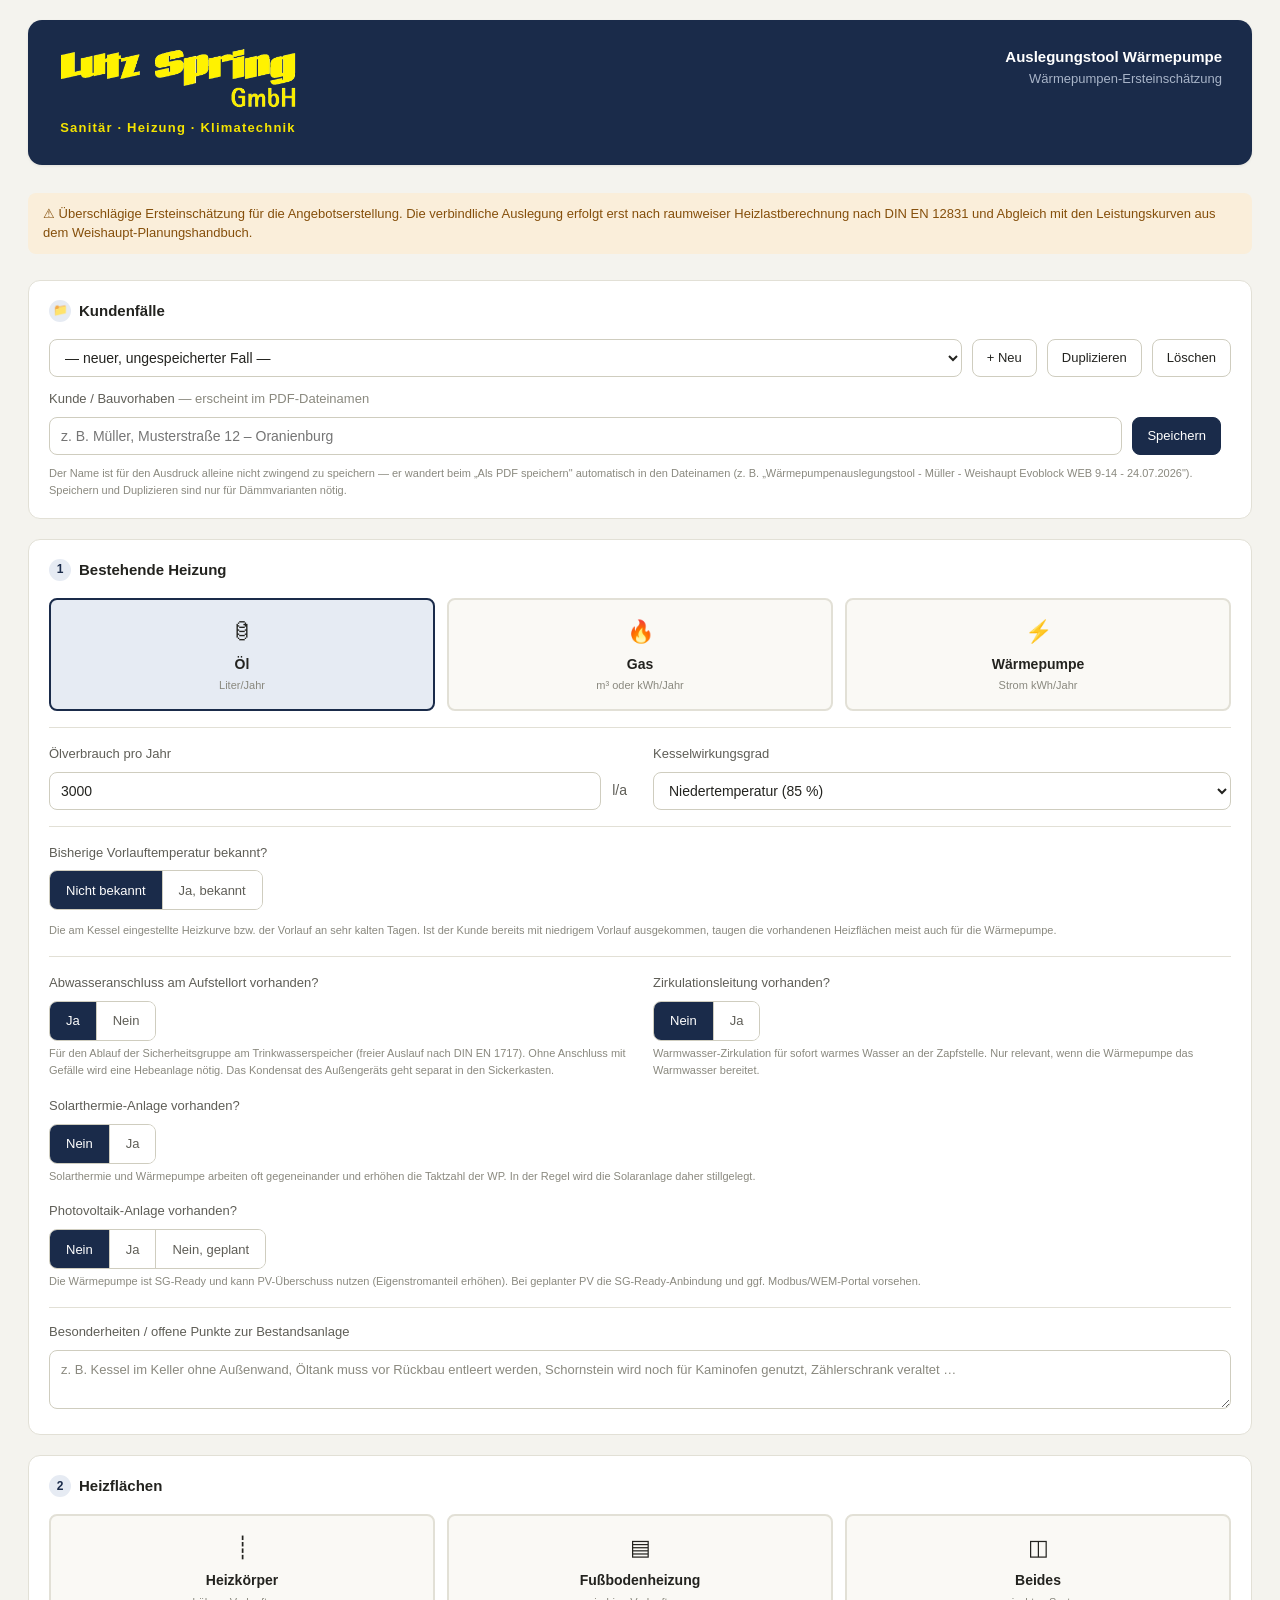
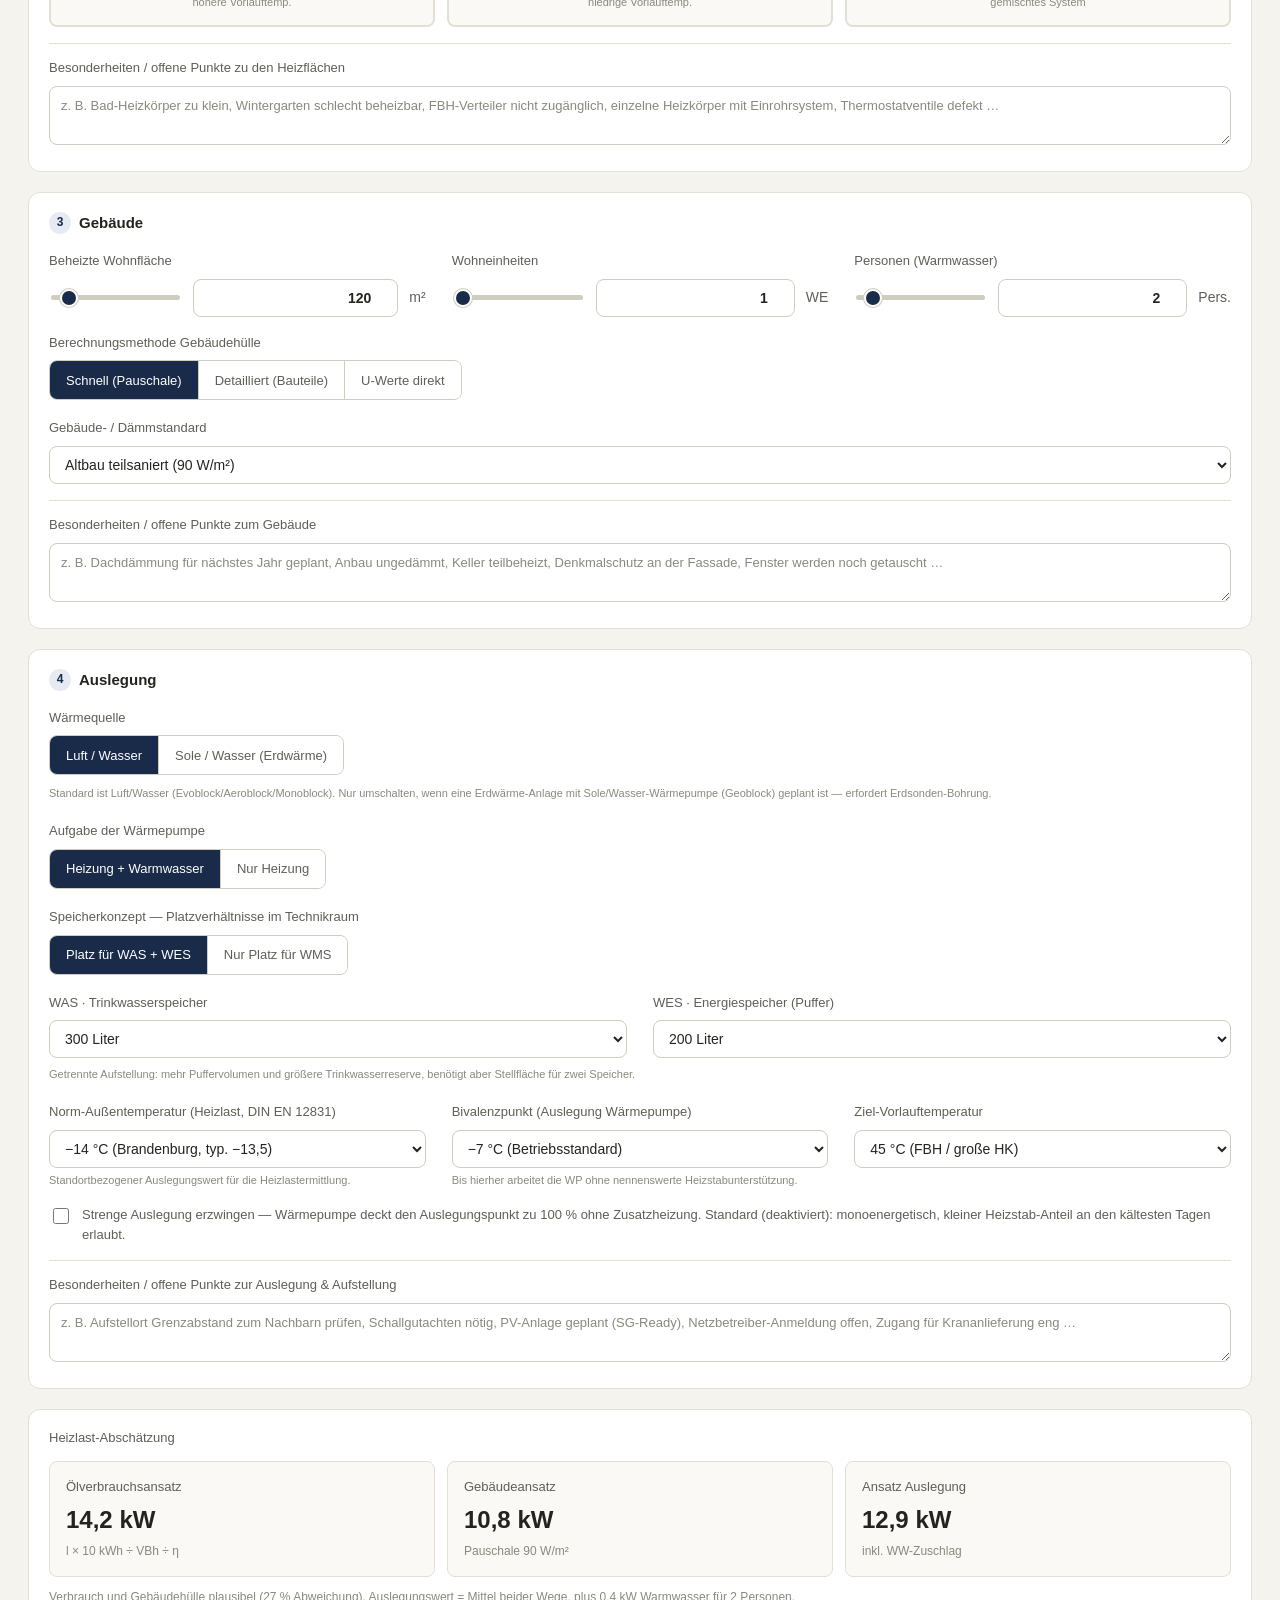
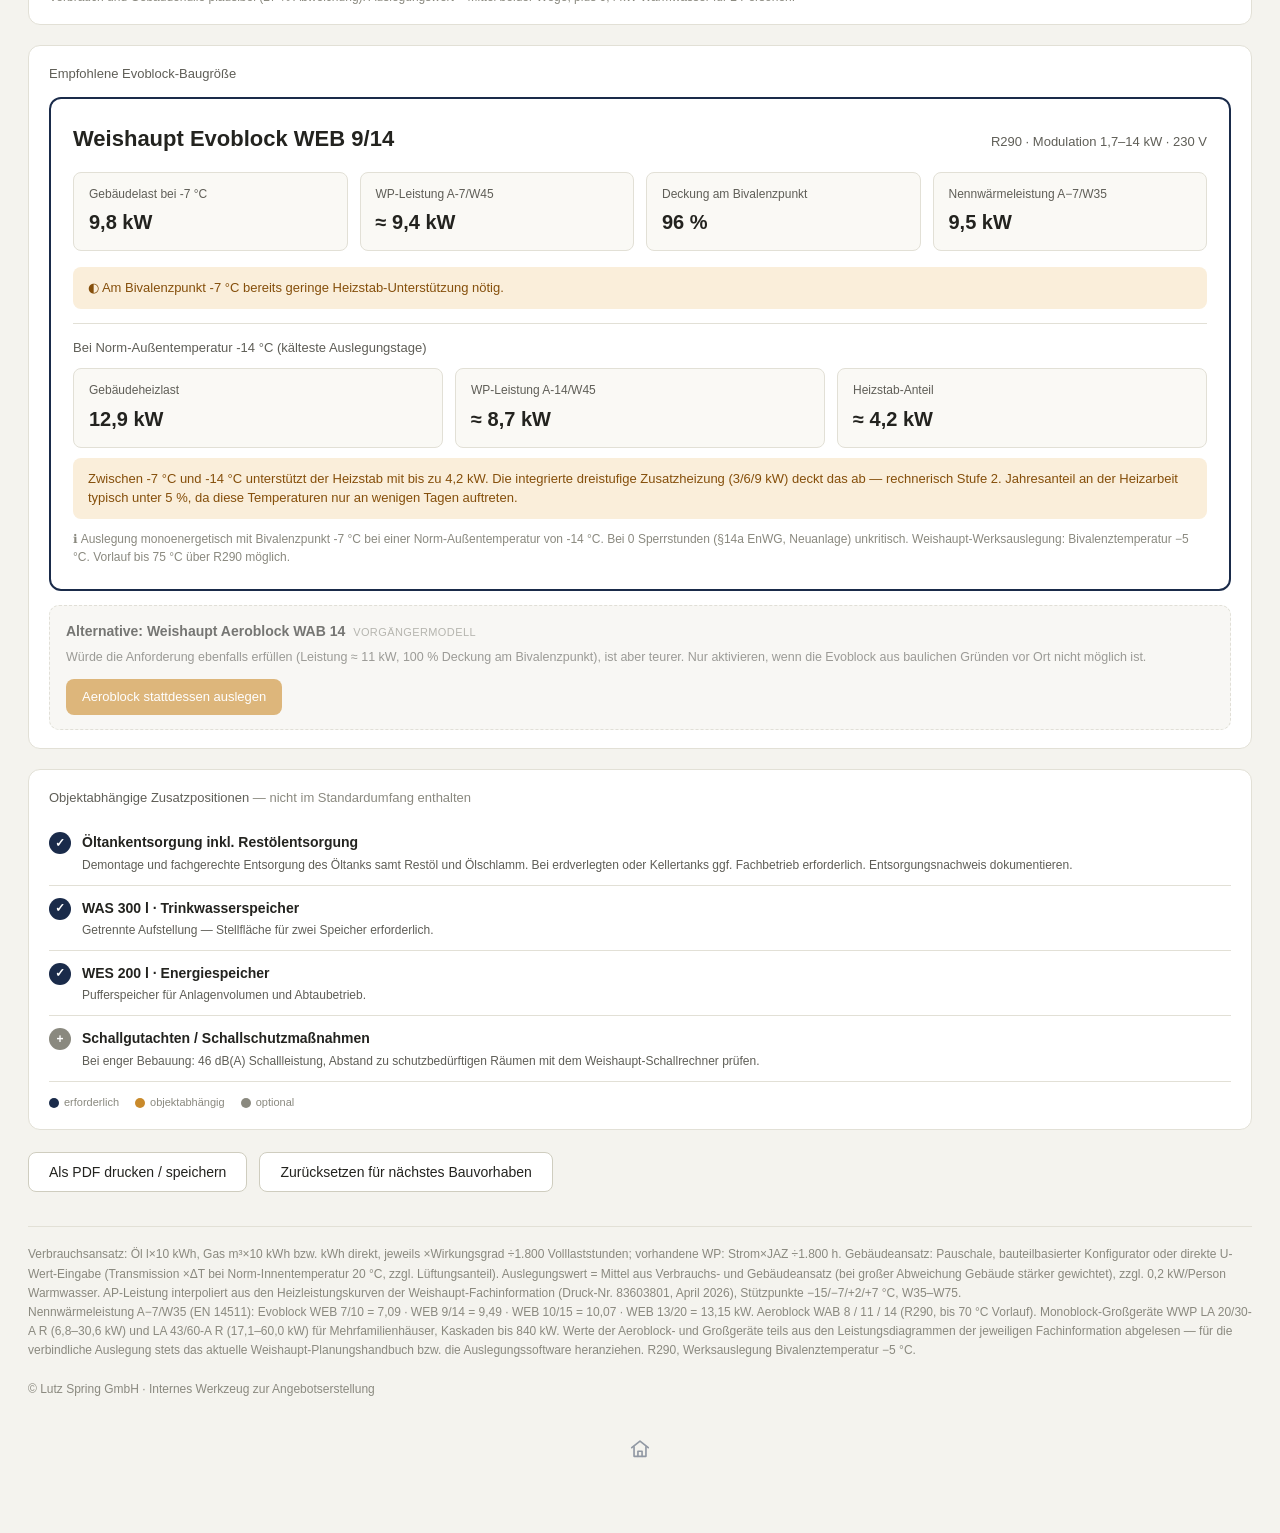
==== auslegung.html @ f7540739 "Tools übernommen, Designsystem 2.1" ====
<!DOCTYPE html>
<html lang="de">
<head>
<meta charset="UTF-8">
<meta name="viewport" content="width=device-width, initial-scale=1.0">
<title>Auslegungstool Wärmepumpe · Lutz Spring GmbH</title>
<link rel="stylesheet" href="theme.css">
<style>
  /* Datei-eigene Namen -> zentrale Tokens aus theme.css.
     Farbwerte stehen ausschliesslich in theme.css. */
  :root{
    --accent:      var(--brand-navy);
    --accent-text: var(--brand-navy);
  }
  *{box-sizing:border-box;}
  body{
    margin:0; background:var(--bg); color:var(--text);
    font-family:var(--font); font-size:16px; line-height:1.6;
    -webkit-font-smoothing:antialiased;
  }
  .wrap{width:100%; max-width:1400px; margin:0 auto; padding:0 28px 60px;}
  @media (max-width:700px){ .wrap{padding:0 14px 50px;} }
  header{
    display:flex; align-items:flex-start; justify-content:space-between;
    padding:26px 30px; margin:20px 0 28px;
    background:var(--brand-navy); border-radius:14px; flex-wrap:wrap; gap:16px;
    box-shadow:0 1px 3px var(--shadow-soft);
  }
  .brand{display:inline-flex; flex-direction:column; align-items:center; gap:8px;}
  .zurueck{
    display:inline-flex; align-items:center; justify-content:center;
    width:48px; height:48px; flex-shrink:0;
    color:var(--accent); text-decoration:none; line-height:1;
    opacity:.45; transition:opacity .12s;
  }
  .zurueck:hover{opacity:1;}
  .zurueck:active{opacity:.3;}
  .brand img.logo-img{width:240px; height:auto; display:block;}
  .brand-sub{color:var(--brand-yellow); font-size:13px; font-weight:600; letter-spacing:1.2px; text-align:center; white-space:nowrap;}
  .tool-title{font-size:13px; color:var(--text-on-dark-2); text-align:right; line-height:1.5;}
  .tool-title strong{display:block; color:var(--text-on-dark); font-size:15px; font-weight:600;}
  .hinweis{
    background:var(--warn-bg); border-radius:var(--radius);
    padding:11px 15px; margin-bottom:26px; font-size:13px;
    color:var(--warn); line-height:1.5;
  }
  .block{border:1px solid var(--border); border-radius:12px; padding:18px 20px; margin-bottom:20px; background:var(--card);}
  .block-title{font-size:15px; font-weight:600; margin-bottom:16px; display:flex; align-items:center; gap:8px;}
  .block-title .num{
    width:22px; height:22px; border-radius:50%; background:var(--accent-bg); color:var(--accent);
    display:inline-flex; align-items:center; justify-content:center; font-size:12px; font-weight:700; flex-shrink:0;
  }
  .grid-in{display:grid; grid-template-columns:repeat(auto-fit,minmax(250px,1fr)); gap:18px 26px;}
  label.fld{display:block; font-size:13px; color:var(--text-2); margin-bottom:7px;}
  .row{display:flex; align-items:center; gap:11px;}
  .val{font-size:14px; font-weight:600; min-width:66px; text-align:right;}
  .val-input{
    width:72px; height:34px; padding:0 8px; font-size:14px; font-weight:600;
    font-family:var(--font); color:var(--text); text-align:right;
    background:var(--card); border:1px solid var(--border-strong); border-radius:var(--radius); outline:none;
  }
  .val-input:focus{border-color:var(--accent); box-shadow:0 0 0 3px var(--accent-bg);}
  select, input[type=number]{
    width:100%; height:38px; padding:0 11px; font-size:14px;
    font-family:var(--font); color:var(--text);
    background:var(--card); border:1px solid var(--border-strong);
    border-radius:var(--radius); outline:none;
  }
  select:focus, input[type=number]:focus{border-color:var(--accent); box-shadow:0 0 0 3px var(--accent-bg);}
  input[type=range]{-webkit-appearance:none; appearance:none; height:5px; border-radius:3px; background:var(--border-strong); outline:none;}
  input[type=range]::-webkit-slider-thumb{-webkit-appearance:none; appearance:none; width:18px; height:18px; border-radius:50%; background:var(--accent); cursor:pointer; border:2px solid var(--card); box-shadow:0 0 0 1px var(--border-strong);}
  input[type=range]::-moz-range-thumb{width:18px; height:18px; border-radius:50%; background:var(--accent); cursor:pointer; border:2px solid var(--card);}
  .unit{font-size:14px; color:var(--text-2); white-space:nowrap;}
  .segment{display:inline-flex; border:1px solid var(--border-strong); border-radius:var(--radius); overflow:hidden;}
  .segment button{
    height:38px; padding:0 16px; font-size:13px; font-family:var(--font);
    background:var(--card); color:var(--text-2); border:none; cursor:pointer; border-right:1px solid var(--border-strong);
  }
  .segment button:last-child{border-right:none;}
  .segment button.active{background:var(--accent); color:var(--text-on-dark); font-weight:500;}
  .heizart-grid{display:grid; grid-template-columns:repeat(3,1fr); gap:12px;}
  .heizart-card, .heizflaeche-card{
    border:2px solid var(--border); border-radius:var(--radius); padding:14px 12px; text-align:center; cursor:pointer;
    background:var(--surface); transition:border-color .1s;
  }
  .heizart-card:hover, .heizflaeche-card:hover{border-color:var(--border-strong);}
  .heizart-card.active, .heizflaeche-card.active{border-color:var(--accent); background:var(--accent-bg);}
  .heizart-icon{font-size:22px; margin-bottom:4px;}
  .heizart-lbl{font-size:14px; font-weight:600;}
  .heizart-sub{font-size:11px; color:var(--text-3); margin-top:2px;}
  .subpanel{margin-top:16px; padding-top:16px; border-top:1px solid var(--border); display:none;}
  .subpanel.show{display:block;}
  .mode-panel{display:none; margin-top:14px;}
  .mode-panel.show{display:block;}
  .section-label{font-size:13px; color:var(--text-2); margin-bottom:12px;}
  .stat-grid{display:grid; grid-template-columns:repeat(auto-fit,minmax(150px,1fr)); gap:12px;}
  .stat{background:var(--surface); border-radius:var(--radius); padding:15px 16px; border:1px solid var(--border);}
  .stat-lbl{font-size:13px; color:var(--text-2); margin-bottom:4px;}
  .stat-val{font-size:24px; font-weight:600;}
  .stat-sub{font-size:12px; color:var(--text-3); margin-top:2px;}
  .plausi{font-size:12px; color:var(--text-3); margin-top:11px; line-height:1.5;}
  .rec-card{border:2px solid var(--accent); border-radius:12px; padding:22px; background:var(--card);}
  .rec-head{display:flex; align-items:baseline; justify-content:space-between; margin-bottom:16px; flex-wrap:wrap; gap:6px;}
  .rec-name{font-size:22px; font-weight:600;}
  .rec-meta{font-size:13px; color:var(--text-2);}
  .rec-stats{display:grid; grid-template-columns:repeat(auto-fit,minmax(130px,1fr)); gap:12px; margin-bottom:16px;}
  .rec-stat{background:var(--surface); border-radius:var(--radius); padding:12px 15px; border:1px solid var(--border);}
  .rec-stat-lbl{font-size:12px; color:var(--text-2);}
  .rec-stat-val{font-size:20px; font-weight:600; margin-top:2px;}
  .badge{border-radius:var(--radius); padding:11px 15px; font-size:13px; line-height:1.5; margin-bottom:11px;}
  .b-success{background:var(--success-bg); color:var(--success);}
  .b-warn{background:var(--warn-bg); color:var(--warn);}
  .b-danger{background:var(--danger-bg); color:var(--danger);}
  .note{font-size:12px; color:var(--text-3); line-height:1.55;}
  .toggle-row{margin-top:16px; display:flex; align-items:flex-start; gap:10px; font-size:13px; color:var(--text-2); line-height:1.5;}
  .toggle-row input{width:16px; height:16px; cursor:pointer; margin-top:3px; flex-shrink:0;}
  footer{margin-top:34px; padding-top:18px; border-top:1px solid var(--border); font-size:12px; color:var(--text-3); line-height:1.6;}
  .print-btn{margin-top:22px; height:40px; padding:0 20px; font-size:14px; font-family:var(--font); color:var(--text); background:var(--card); border:1px solid var(--border-strong); border-radius:var(--radius); cursor:pointer;}
  .print-btn:hover{background:var(--surface);}
  .mini-btn{
    height:38px; padding:0 14px; font-size:13px; font-family:var(--font);
    color:var(--text); background:var(--card); border:1px solid var(--border-strong);
    border-radius:var(--radius); cursor:pointer; white-space:nowrap;
  }
  .mini-btn:hover{background:var(--surface);}
  .mini-btn.accent{background:var(--accent); color:var(--text-on-dark); border-color:var(--accent);}
  .mini-btn.accent:hover{background:var(--brand-navy-dark);}
  .uwert-hint{font-size:11px; color:var(--text-3); margin-top:4px;}
  .verteiler-row{display:flex; align-items:center; gap:10px; margin-bottom:10px;}
  .verteiler-row .vt-name{flex:1.4; height:38px; padding:0 11px; font-size:14px; font-family:var(--font); color:var(--text); background:var(--card); border:1px solid var(--border-strong); border-radius:var(--radius); outline:none;}
  .verteiler-row .vt-kreise{flex:0.8; height:38px; padding:0 11px; font-size:14px; font-family:var(--font); color:var(--text); background:var(--card); border:1px solid var(--border-strong); border-radius:var(--radius); outline:none;}
  .verteiler-row .vt-del{width:34px; height:34px; flex-shrink:0; border:1px solid var(--border-strong); border-radius:var(--radius); background:var(--card); color:var(--text-2); font-size:18px; line-height:1; cursor:pointer;}
  .verteiler-row .vt-del:hover{background:var(--danger-bg); color:var(--danger); border-color:var(--danger);}
  .vt-add{height:38px; padding:0 16px; font-size:13px; font-family:var(--font); color:var(--accent); background:var(--accent-bg); border:1px solid var(--accent); border-radius:var(--radius); cursor:pointer; font-weight:500;}
  .vt-add:hover{background:var(--blue-hover);}
  .pg-box{border:1.5px solid var(--border-strong); border-radius:10px; padding:14px 16px; margin-top:14px;}
  .pg-box.pg1{border-left:4px solid var(--gold); background:var(--gold-bg);}
  .pg-box.pg2{border-left:4px solid var(--accent); background:var(--blue-bg);}
  .pg-head{display:flex; align-items:center; gap:8px; font-size:13px; font-weight:700; margin-bottom:12px;}
  .pg-head .pg-num{width:22px; height:22px; border-radius:50%; display:inline-flex; align-items:center; justify-content:center; font-size:12px; color:var(--text-on-dark); flex-shrink:0;}
  .pg-box.pg1 .pg-num{background:var(--gold);}
  .pg-box.pg2 .pg-num{background:var(--accent);}
  .pg-box.pg1 .pg-head{color:var(--gold-text);}
  .pg-box.pg2 .pg-head{color:var(--accent);}
  .pg-head .pg-sub{font-weight:400; color:var(--text-3); font-size:12px;}
  .komp-item{display:flex; align-items:flex-start; gap:11px; padding:11px 0; border-bottom:1px solid var(--border);}
  .komp-item:last-child{border-bottom:none;}
  .komp-icon{width:22px; height:22px; border-radius:50%; flex-shrink:0; display:inline-flex; align-items:center; justify-content:center; font-size:12px; font-weight:700; color:var(--text-on-dark); margin-top:1px;}
  .komp-icon.pflicht{background:var(--accent);}
  .komp-icon.bedingt{background:var(--gold);}
  .komp-icon.option{background:var(--text-3);}
  .komp-txt{flex:1;}
  .komp-name{font-size:14px; font-weight:600;}
  .komp-desc{font-size:12px; color:var(--text-2); margin-top:2px; line-height:1.5;}
  .komp-legende{font-size:11px; color:var(--text-3); margin-top:12px; display:flex; gap:16px; flex-wrap:wrap;}
  .komp-legende span{display:inline-flex; align-items:center; gap:5px;}
  .komp-legende i{width:10px; height:10px; border-radius:50%; display:inline-block;}
  .alt-card{margin-top:14px; padding:14px 16px; border:1px dashed var(--border-strong); border-radius:10px; background:var(--bg); opacity:.62; transition:opacity .15s;}
  .alt-card:hover{opacity:.85;}
  .alt-card.aktiv{opacity:1; border-style:solid; border-color:var(--gold); background:var(--gold-bg);}
  .alt-head{font-size:14px; font-weight:700; color:var(--text); margin-bottom:6px;}
  .alt-head .alt-sub{font-size:11px; font-weight:400; color:var(--text-3); text-transform:uppercase; letter-spacing:.4px; margin-left:4px;}
  .alt-badge{display:inline-block; background:var(--gold); color:var(--text-on-dark); font-size:11px; font-weight:600; padding:2px 8px; border-radius:20px; margin-right:6px; text-transform:none; letter-spacing:0;}
  .alt-desc{font-size:12.5px; color:var(--text-2); line-height:1.55; margin-bottom:11px;}
  .alt-btn{height:36px; padding:0 16px; font-size:13px; font-family:var(--font); font-weight:500; color:var(--text-on-dark); background:var(--gold); border:none; border-radius:var(--radius); cursor:pointer;}
  .alt-btn:hover{background:var(--gold-hover);}
  .bes-wrap{border-top:1px solid var(--border); margin-top:16px; padding-top:14px;}
  .bes-wrap textarea{
    width:100%; min-height:58px; padding:9px 11px; font-size:13px; font-family:var(--font);
    color:var(--text); background:var(--card); border:1px solid var(--border-strong);
    border-radius:var(--radius); outline:none; resize:vertical; line-height:1.5;
  }
  .bes-wrap textarea:focus{border-color:var(--accent); box-shadow:0 0 0 3px var(--accent-bg);}
  .bes-wrap textarea::placeholder{color:var(--text-3);}
  #print-summary{display:none;}
  @media print{
    body{background:var(--card);}
    .print-btn{display:none;}
    .zurueck{display:none;}
    .heizart-card, .heizflaeche-card{cursor:default;}
    header{-webkit-print-color-adjust:exact; print-color-adjust:exact;}
    .mini-btn{display:none;}
    #kunde-select,#kunde-name{border:none;}
    /* Bedien-Blöcke und Live-Ergebnisse im Druck ausblenden */
    .block, footer{display:none;}
    .hinweis{display:none;}
    /* Zusammenfassung anzeigen */
    #print-summary{display:block; -webkit-print-color-adjust:exact; print-color-adjust:exact;}
    header{margin-top:0;}
    .wrap{max-width:100%; padding:0;}
    @page{margin:14mm;}
  }
  #print-summary .ps-title{font-size:17px; font-weight:700; color:var(--text); margin:4px 0 2px;}
  #print-summary .ps-meta{font-size:12px; color:var(--text-2); margin-bottom:14px;}
  #print-summary .ps-cols{display:flex; gap:24px;}
  #print-summary .ps-col{flex:1;}
  #print-summary .ps-h{font-size:12px; font-weight:700; color:var(--accent); text-transform:uppercase; letter-spacing:.4px; margin-bottom:6px; border-bottom:1.5px solid var(--accent); padding-bottom:3px;}
  #print-summary .ps-table{width:100%; border-collapse:collapse; font-size:12.5px; margin-bottom:4px;}
  #print-summary .ps-table td{padding:3px 0; vertical-align:top;}
  #print-summary .ps-table td:first-child{color:var(--text-2); width:52%; padding-right:8px;}
  #print-summary .ps-table td:last-child{color:var(--text); font-weight:500; text-align:right;}
  #print-summary .ps-result{margin-top:14px; padding:14px 16px; border:2px solid var(--accent); border-radius:10px; background:var(--blue-bg-2);}
  #print-summary .ps-result .ps-r-name{font-size:18px; font-weight:700; color:var(--text);}
  #print-summary .ps-result .ps-r-sub{font-size:12px; color:var(--text-2); margin-bottom:8px;}
  #print-summary .ps-result table{width:100%; border-collapse:collapse; font-size:12.5px;}
  #print-summary .ps-result td{padding:3px 0;}
  #print-summary .ps-result td:first-child{color:var(--text-2);}
  #print-summary .ps-result td:last-child{text-align:right; font-weight:600;}
  #print-summary .ps-note{font-size:11.5px; color:var(--text-2); margin-top:10px; line-height:1.5;}
  #print-summary .ps-disclaimer{font-size:10.5px; color:var(--text-3); margin-top:16px; padding-top:8px; border-top:1px solid var(--border); line-height:1.5;}
  #print-summary .psk-item{font-size:11.5px; line-height:1.5; padding:3px 0; display:flex; gap:7px;}
  #print-summary .psk-mark{font-weight:700; flex-shrink:0; width:12px;}
  #print-summary .psk-name{font-weight:600;}
  #print-summary .psk-desc{color:var(--text-2);}
  #print-summary .psk-legende{font-size:10.5px; color:var(--text-3); margin-top:6px;}
  #print-summary .psb-item{font-size:11.5px; line-height:1.5; margin-bottom:7px;}
  #print-summary .psb-label{font-weight:600; color:var(--text);}
  #print-summary .psb-text{color:var(--text-2); white-space:pre-wrap;}
</style>
</head>
<body>
<div class="wrap">

  <header>
    <div class="brand">
      <img class="logo-img" src="[data-uri]" alt="Lutz Spring GmbH">
      <div class="brand-sub">Sanitär · Heizung · Klimatechnik</div>
    </div>
    <div class="tool-title">
      <strong>Auslegungstool Wärmepumpe</strong>
      Wärmepumpen-Ersteinschätzung
    </div>
  </header>

  <div class="hinweis">
    &#9888; Überschlägige Ersteinschätzung für die Angebotserstellung. Die verbindliche Auslegung erfolgt erst nach raumweiser Heizlastberechnung nach DIN EN 12831 und Abgleich mit den Leistungskurven aus dem Weishaupt-Planungshandbuch.
  </div>

  <!-- BLOCK 0: Kundenliste -->
  <div class="block">
    <div class="block-title"><span class="num">&#128193;</span> Kundenfälle</div>
    <div style="display:flex; align-items:center; gap:10px; flex-wrap:wrap; margin-bottom:12px;">
      <select id="kunde-select" style="flex:1; min-width:180px;">
        <option value="">— neuer, ungespeicherter Fall —</option>
      </select>
      <button class="mini-btn" id="kunde-neu" title="Neuen leeren Fall beginnen">+ Neu</button>
      <button class="mini-btn" id="kunde-dupl" title="Aktuellen Fall als Kopie speichern (z. B. für Dämmvariante)">Duplizieren</button>
      <button class="mini-btn" id="kunde-del" title="Ausgewählten Fall löschen">Löschen</button>
    </div>
    <label class="fld">Kunde / Bauvorhaben <span style="color:var(--text-3); font-weight:400;">— erscheint im PDF-Dateinamen</span></label>
    <div style="display:flex; align-items:center; gap:10px; flex-wrap:wrap;">
      <input type="text" id="kunde-name" placeholder="z. B. Müller, Musterstraße 12 – Oranienburg" style="flex:1; min-width:200px; height:38px; padding:0 11px; font-size:14px; font-family:var(--font); color:var(--text); background:var(--card); border:1px solid var(--border-strong); border-radius:var(--radius); outline:none;">
      <button class="mini-btn accent" id="kunde-save">Speichern</button>
      <span id="save-status" style="font-size:12px; color:var(--text-3);"></span>
    </div>
    <div class="uwert-hint" style="margin-top:10px;">Der Name ist für den Ausdruck alleine nicht zwingend zu speichern — er wandert beim „Als PDF speichern" automatisch in den Dateinamen (z. B. „Wärmepumpenauslegungstool - Müller - Weishaupt Evoblock WEB 9-14 - 24.07.2026"). Speichern und Duplizieren sind nur für Dämmvarianten nötig.</div>
  </div>

  <!-- BLOCK 1: Bestandsanlage / Heizart -->
  <div class="block">
    <div class="block-title"><span class="num">1</span> Bestehende Heizung</div>
    <div class="heizart-grid">
      <div class="heizart-card" data-heizart="oel">
        <div class="heizart-icon">&#128738;</div>
        <div class="heizart-lbl">Öl</div>
        <div class="heizart-sub">Liter/Jahr</div>
      </div>
      <div class="heizart-card" data-heizart="gas">
        <div class="heizart-icon">&#128293;</div>
        <div class="heizart-lbl">Gas</div>
        <div class="heizart-sub">m³ oder kWh/Jahr</div>
      </div>
      <div class="heizart-card" data-heizart="wp">
        <div class="heizart-icon">&#9889;</div>
        <div class="heizart-lbl">Wärmepumpe</div>
        <div class="heizart-sub">Strom kWh/Jahr</div>
      </div>
    </div>

    <!-- Öl -->
    <div class="subpanel" id="panel-oel">
      <div class="grid-in">
        <div>
          <label class="fld">Ölverbrauch pro Jahr</label>
          <div class="row"><input type="number" id="oel-verbrauch" value="3000" min="0" max="12000" step="100" style="flex:1;"><span class="unit">l/a</span></div>
        </div>
        <div>
          <label class="fld">Kesselwirkungsgrad</label>
          <select id="oel-eta">
            <option value="0.80">Alter Standardkessel (80 %)</option>
            <option value="0.85" selected>Niedertemperatur (85 %)</option>
            <option value="0.90">Brennwert (90 %)</option>
          </select>
        </div>
      </div>
    </div>

    <!-- Gas -->
    <div class="subpanel" id="panel-gas">
      <div class="grid-in">
        <div>
          <label class="fld">Gasverbrauch pro Jahr</label>
          <div class="row"><input type="number" id="gas-verbrauch" value="3000" min="0" max="60000" step="100" style="flex:1;"><span class="unit" id="gas-unit">m³/a</span></div>
        </div>
        <div>
          <label class="fld">Abrechnungseinheit</label>
          <div class="segment" id="gas-einheit">
            <button type="button" data-einheit="m3" class="active">m³</button>
            <button type="button" data-einheit="kwh">kWh</button>
          </div>
          <div class="uwert-hint" id="gas-brennwert-hint">Brennwert ~10 kWh/m³ (Erdgas H). Bei m³-Abrechnung automatisch umgerechnet.</div>
        </div>
        <div>
          <label class="fld">Kesselwirkungsgrad</label>
          <select id="gas-eta">
            <option value="0.85">Alter Heizwertkessel (85 %)</option>
            <option value="0.90" selected>Niedertemperatur (90 %)</option>
            <option value="0.96">Brennwert (96 %)</option>
          </select>
        </div>
      </div>
    </div>

    <!-- WP -->
    <div class="subpanel" id="panel-wp">
      <div class="grid-in">
        <div>
          <label class="fld">Stromverbrauch Wärmepumpe/Jahr</label>
          <div class="row"><input type="number" id="wp-strom" value="4500" min="0" max="20000" step="100" style="flex:1;"><span class="unit">kWh/a</span></div>
          <div class="uwert-hint">Nur WP-Strom, ohne Haushaltsstrom. Falls Zwischenzähler vorhanden.</div>
        </div>
        <div>
          <label class="fld">Jahresarbeitszahl (JAZ)</label>
          <div class="row"><input type="number" id="wp-jaz" value="3.5" min="1.5" max="6" step="0.1" style="flex:1;"><span class="unit">–</span></div>
          <div class="uwert-hint">Aus Zählerablesung ermittelt oder geschätzt (Luft/Wasser typ. 3,0–4,0).</div>
        </div>
      </div>
    </div>

    <!-- Bisherige Vorlauftemperatur -->
    <div style="border-top:1px solid var(--border); margin-top:16px; padding-top:16px;">
      <label class="fld">Bisherige Vorlauftemperatur bekannt?</label>
      <div class="segment" id="alt-vl-bekannt" style="margin-bottom:4px;">
        <button type="button" data-altvl="nein" class="active">Nicht bekannt</button>
        <button type="button" data-altvl="ja">Ja, bekannt</button>
      </div>

      <div class="mode-panel" id="alt-vl-panel">
        <div class="grid-in" style="margin-top:14px;">
          <div>
            <label class="fld">Vorlauf der Altanlage am kältesten Tag</label>
            <div class="row">
              <input type="number" id="alt-vl-wert" value="60" min="30" max="90" step="1" style="flex:1;">
              <span class="unit">°C</span>
            </div>
          </div>
          <div>
            <label class="fld">Wurde es damit ausreichend warm?</label>
            <select id="alt-vl-komfort">
              <option value="ja" selected>Ja, Räume wurden warm</option>
              <option value="knapp">Knapp / einzelne Räume kühl</option>
              <option value="nein">Nein, es war zu kalt</option>
            </select>
          </div>
        </div>
        <div id="alt-vl-bewertung" style="margin-top:12px;"></div>
      </div>

      <div class="uwert-hint" id="alt-vl-hint" style="margin-top:8px;">Die am Kessel eingestellte Heizkurve bzw. der Vorlauf an sehr kalten Tagen. Ist der Kunde bereits mit niedrigem Vorlauf ausgekommen, taugen die vorhandenen Heizflächen meist auch für die Wärmepumpe.</div>
    </div>

    <!-- Bauliche Gegebenheiten -->
    <div style="border-top:1px solid var(--border); margin-top:16px; padding-top:16px;">
      <div class="grid-in">
        <div>
          <label class="fld">Abwasseranschluss am Aufstellort vorhanden?</label>
          <div class="segment" id="abwasser">
            <button type="button" data-abw="ja" class="active">Ja</button>
            <button type="button" data-abw="nein">Nein</button>
          </div>
          <div class="uwert-hint">Für den Ablauf der Sicherheitsgruppe am Trinkwasserspeicher (freier Auslauf nach DIN EN 1717). Ohne Anschluss mit Gefälle wird eine Hebeanlage nötig. Das Kondensat des Außengeräts geht separat in den Sickerkasten.</div>
        </div>
        <div>
          <label class="fld">Zirkulationsleitung vorhanden?</label>
          <div class="segment" id="zirkulation">
            <button type="button" data-zirk="nein" class="active">Nein</button>
            <button type="button" data-zirk="ja">Ja</button>
          </div>
          <div class="uwert-hint">Warmwasser-Zirkulation für sofort warmes Wasser an der Zapfstelle. Nur relevant, wenn die Wärmepumpe das Warmwasser bereitet.</div>
        </div>
      </div>

      <div class="grid-in" style="margin-top:16px;">
        <div>
          <label class="fld">Solarthermie-Anlage vorhanden?</label>
          <div class="segment" id="solar">
            <button type="button" data-solar="nein" class="active">Nein</button>
            <button type="button" data-solar="ja">Ja</button>
          </div>
          <div class="uwert-hint">Solarthermie und Wärmepumpe arbeiten oft gegeneinander und erhöhen die Taktzahl der WP. In der Regel wird die Solaranlage daher stillgelegt.</div>
        </div>
        <div id="solar-demontage-wrap" style="display:none;">
          <label class="fld">Solarthermie demontieren?</label>
          <div class="segment" id="solar-demontage">
            <button type="button" data-solardem="ja" class="active">Ja, demontieren</button>
            <button type="button" data-solardem="nein">Nein, bleibt</button>
          </div>
          <div class="uwert-hint">Bei Demontage wird die Solarflüssigkeit in einem Kanister aufgefangen (verbleibt beim Kunden).</div>
        </div>
      </div>

      <div class="grid-in" style="margin-top:16px;">
        <div>
          <label class="fld">Photovoltaik-Anlage vorhanden?</label>
          <div class="segment" id="pv">
            <button type="button" data-pv="nein" class="active">Nein</button>
            <button type="button" data-pv="ja">Ja</button>
            <button type="button" data-pv="geplant">Nein, geplant</button>
          </div>
          <div class="uwert-hint" id="pv-hint">Die Wärmepumpe ist SG-Ready und kann PV-Überschuss nutzen (Eigenstromanteil erhöhen). Bei geplanter PV die SG-Ready-Anbindung und ggf. Modbus/WEM-Portal vorsehen.</div>
        </div>
      </div>
    </div>

    <div class="bes-wrap">
      <label class="fld">Besonderheiten / offene Punkte zur Bestandsanlage</label>
      <textarea id="bes-bestand" placeholder="z. B. Kessel im Keller ohne Außenwand, Öltank muss vor Rückbau entleert werden, Schornstein wird noch für Kaminofen genutzt, Zählerschrank veraltet …"></textarea>
    </div>
  </div>

  <!-- BLOCK 2: Heizflächen -->
  <div class="block">
    <div class="block-title"><span class="num">2</span> Heizflächen</div>
    <div class="heizart-grid">
      <div class="heizflaeche-card" data-hf="hk">
        <div class="heizart-icon">&#9482;</div>
        <div class="heizart-lbl">Heizkörper</div>
        <div class="heizart-sub">höhere Vorlauftemp.</div>
      </div>
      <div class="heizflaeche-card" data-hf="fbh">
        <div class="heizart-icon">&#9636;</div>
        <div class="heizart-lbl">Fußbodenheizung</div>
        <div class="heizart-sub">niedrige Vorlauftemp.</div>
      </div>
      <div class="heizflaeche-card" data-hf="beides">
        <div class="heizart-icon">&#9707;</div>
        <div class="heizart-lbl">Beides</div>
        <div class="heizart-sub">gemischtes System</div>
      </div>
    </div>

    <!-- Heizkörper-Anzahl -->
    <div class="subpanel" id="panel-hk">
      <div class="grid-in">
        <div>
          <label class="fld">Anzahl Heizkörper</label>
          <div class="row"><input type="number" id="hf-hk-anzahl" value="8" min="0" max="60" step="1" style="flex:1;"><span class="unit">Stück</span></div>
        </div>
        <div>
          <label class="fld">Rohrsystem</label>
          <div class="segment" id="hk-system">
            <button type="button" data-hksys="zweirohr" class="active">Zweirohr</button>
            <button type="button" data-hksys="einrohr">Einrohr</button>
          </div>
        </div>
      </div>
      <div class="uwert-hint" id="hk-system-hint" style="margin-top:8px;"></div>

      <div style="border-top:1px solid var(--border); margin-top:14px; padding-top:14px;">
        <div class="grid-in">
          <div>
            <label class="fld">RTL-Boxen vorhanden? <span style="color:var(--text-3); font-weight:400;">(Rücklauftemperaturbegrenzer)</span></label>
            <div class="segment" id="rtl">
              <button type="button" data-rtl="nein" class="active">Nein</button>
              <button type="button" data-rtl="ja">Ja</button>
            </div>
          </div>
          <div id="rtl-anzahl-wrap" style="display:none;">
            <label class="fld">Anzahl RTL-Boxen</label>
            <div class="row"><input type="number" id="rtl-anzahl" value="1" min="1" max="40" step="1" style="flex:1;"><span class="unit">Stück</span></div>
          </div>
          <div id="rtl-hersteller-wrap" style="display:none;">
            <label class="fld">Hersteller / Typ</label>
            <input type="text" id="rtl-hersteller" placeholder="z. B. Möhlenhoff, Oventrop …" style="width:100%; height:38px; padding:0 11px; font-size:14px; font-family:var(--font); color:var(--text); background:var(--card); border:1px solid var(--border-strong); border-radius:var(--radius); outline:none;">
          </div>
        </div>
        <div class="uwert-hint" id="rtl-hint" style="margin-top:8px; display:none;">RTL-Boxen begrenzen den Rücklauf einzelner Flächen (oft Bad-FBH im Heizkörpernetz). Im Wärmepumpenbetrieb können sie zu hohen Rücklauftemperaturen bzw. Taktung führen — vor Ort prüfen, ob sie entfallen oder umgebaut werden müssen.</div>
      </div>
    </div>

    <!-- FBH-Kreise -->
    <div class="subpanel" id="panel-fbh">
      <label class="fld">Heizkreisverteiler (je Etage / Bereich ein Verteiler)</label>
      <div id="fbh-verteiler-liste"></div>
      <button type="button" class="vt-add" id="fbh-verteiler-add">+ Verteiler hinzufügen</button>
      <div class="uwert-hint" style="margin-top:10px;">Bei mehreren Etagen hat üblicherweise jede Etage einen eigenen Heizkreisverteiler. Über „+ Verteiler hinzufügen" weitere Verteiler mit ihrer jeweiligen Kreiszahl ergänzen.</div>
    </div>

    <!-- Beides -->
    <div class="subpanel" id="panel-beides">

      <div class="pg-box pg1">
        <div class="pg-head"><span class="pg-num">1</span> Pumpengruppe 1 · Heizkörper <span class="pg-sub">— ungemischter Kreis</span></div>
        <div class="grid-in">
          <div>
            <label class="fld">Anzahl Heizkörper</label>
            <div class="row"><input type="number" id="hf-beides-hk" value="4" min="0" max="60" step="1" style="flex:1;"><span class="unit">Stück</span></div>
          </div>
          <div>
            <label class="fld">Vorlauftemperatur</label>
            <select id="hf-beides-vlhk">
              <option value="45">45 °C</option>
              <option value="50" selected>50 °C</option>
              <option value="55">55 °C</option>
              <option value="60">60 °C</option>
            </select>
          </div>
        </div>
      </div>

      <div class="pg-box pg2">
        <div class="pg-head"><span class="pg-num">2</span> Pumpengruppe 2 · Fußbodenheizung <span class="pg-sub">— gemischter Kreis (3-Wege-Mischer)</span></div>
        <div class="grid-in" style="margin-bottom:12px;">
          <div>
            <label class="fld">Vorlauftemperatur</label>
            <select id="hf-beides-vlfbh">
              <option value="30">30 °C</option>
              <option value="35">35 °C</option>
              <option value="40" selected>40 °C</option>
              <option value="45">45 °C</option>
            </select>
          </div>
        </div>
        <label class="fld">Heizkreisverteiler (je Etage / Bereich ein Verteiler)</label>
        <div id="beides-verteiler-liste"></div>
        <button type="button" class="vt-add" id="beides-verteiler-add">+ Verteiler hinzufügen</button>
      </div>

      <div class="uwert-hint" style="margin-top:12px;">Die Wärmepumpe wird auf den höheren Vorlauf (Pumpengruppe 1, Heizkörper) ausgelegt — dieser Wert wird oben als Ziel-Vorlauftemperatur übernommen. Für maximale Effizienz die Heizkörper möglichst groß für niedrige Vorlauftemperaturen auslegen. Bei mehreren Etagen je Etage einen FBH-Verteiler ergänzen.</div>
    </div>

    <div id="kuehlen-wrap" style="display:none; border-top:1px solid var(--border); margin-top:16px; padding-top:16px;">
      <div class="grid-in">
        <div>
          <label class="fld">Kühlfunktion gewünscht?</label>
          <div class="segment" id="kuehlen">
            <button type="button" data-kuehl="nein" class="active">Nein</button>
            <button type="button" data-kuehl="ja">Ja, aktive Kühlung</button>
          </div>
          <div class="uwert-hint">Die Wärmepumpe ist reversibel und kann über die Flächenheizung kühlen. Erfordert Zusatzkomponenten (Taupunktüberwachung, diffusionsdichte Dämmung).</div>
        </div>
        <div id="kuehlen-regler-wrap" style="display:none;">
          <label class="fld">Anzahl Räume mit Kühlung <span style="color:var(--text-3); font-weight:400;">(Raumregler)</span></label>
          <div class="row"><input type="number" id="kuehlen-raeume" value="1" min="1" max="40" step="1" style="flex:1;"><span class="unit">Räume</span></div>
        </div>
      </div>
      <div class="uwert-hint" id="kuehlen-hint" style="margin-top:8px; display:none;">Für aktive Kühlung werden Blossom-IC Raumregler eingesetzt (ermöglichen zugleich den automatischen hydraulischen Abgleich). Zusätzlich diffusionsdichte Isolierung der kälteführenden Leitungen und Taupunktfühler zur Kondensatvermeidung erforderlich.</div>
    </div>

    <div class="bes-wrap">
      <label class="fld">Besonderheiten / offene Punkte zu den Heizflächen</label>
      <textarea id="bes-heizflaechen" placeholder="z. B. Bad-Heizkörper zu klein, Wintergarten schlecht beheizbar, FBH-Verteiler nicht zugänglich, einzelne Heizkörper mit Einrohrsystem, Thermostatventile defekt …"></textarea>
    </div>
  </div>

  <!-- BLOCK 3: Gebäude -->
  <div class="block">
    <div class="block-title"><span class="num">3</span> Gebäude</div>
    <div class="grid-in" style="margin-bottom:16px;">
      <div>
        <label class="fld">Beheizte Wohnfläche</label>
        <div class="row"><input type="range" id="flaeche" min="60" max="800" value="120" step="5" style="flex:1;"><input type="number" id="flaeche-num" value="120" min="20" step="5" class="val-input"><span class="unit">m²</span></div>
      </div>
      <div>
        <label class="fld">Wohneinheiten</label>
        <div class="row"><input type="range" id="wohneinheiten" min="1" max="20" value="1" step="1" style="flex:1;"><input type="number" id="wohneinheiten-num" value="1" min="1" step="1" class="val-input"><span class="unit">WE</span></div>
      </div>
      <div id="personen-wrap">
        <label class="fld">Personen (Warmwasser)</label>
        <div class="row"><input type="range" id="personen" min="1" max="16" value="2" step="1" style="flex:1;"><input type="number" id="personen-num" value="2" min="1" step="1" class="val-input"><span class="unit">Pers.</span></div>
      </div>
    </div>

    <label class="fld">Berechnungsmethode Gebäudehülle</label>
    <div class="segment" id="geb-mode" style="margin-bottom:4px;">
      <button type="button" data-mode="schnell" class="active">Schnell (Pauschale)</button>
      <button type="button" data-mode="detail">Detailliert (Bauteile)</button>
      <button type="button" data-mode="uwert">U-Werte direkt</button>
    </div>

    <!-- Modus schnell -->
    <div class="mode-panel show" id="mode-schnell">
      <div style="margin-top:14px;">
        <label class="fld">Gebäude- / Dämmstandard</label>
        <select id="pauschale">
          <option value="30">Neubau GEG / KfW-Effizienzhaus (30 W/m²)</option>
          <option value="50">Neubau ~2010+ / Sanierung gut (50 W/m²)</option>
          <option value="70">Teilsaniert / 90er Jahre (70 W/m²)</option>
          <option value="90" selected>Altbau teilsaniert (90 W/m²)</option>
          <option value="110">Altbau ungedämmt (110 W/m²)</option>
          <option value="140">Altbau unsaniert, einfachverglast (140 W/m²)</option>
        </select>
      </div>
    </div>

    <!-- Modus detail -->
    <div class="mode-panel" id="mode-detail">
      <div class="grid-in" style="margin-top:14px;">
        <div>
          <label class="fld">Baujahr / Gebäudealter</label>
          <select id="d-baujahr">
            <option value="70">vor 1977 (unsaniert)</option>
            <option value="55" selected>1977–1994</option>
            <option value="45">1995–2001</option>
            <option value="38">2002–2008</option>
            <option value="28">2009–2015</option>
            <option value="22">ab 2016 (EnEV/GEG)</option>
          </select>
        </div>
        <div>
          <label class="fld">Fensterverglasung</label>
          <select id="d-fenster">
            <option value="22">Einfachverglasung</option>
            <option value="12" selected>2-fach, älter (vor ~2000)</option>
            <option value="5">2-fach, modern (Wärmeschutz)</option>
            <option value="-2">3-fach-Verglasung</option>
          </select>
        </div>
        <div>
          <label class="fld">Wandaufbau (Werkstoff)</label>
          <select id="d-wand-mat">
            <option value="massiv">Massiv (Ziegel/Kalksandstein/Beton)</option>
            <option value="leicht" selected>Leichtbaustein (Poroton/Holzstein/Bims)</option>
            <option value="holz">Holzständer / Fachwerk</option>
          </select>
        </div>
        <div>
          <label class="fld">Wanddicke</label>
          <select id="d-wand-dicke">
            <option value="dünn">bis 24 cm</option>
            <option value="mittel" selected>24–36 cm</option>
            <option value="dick">über 36 cm</option>
          </select>
        </div>
        <div>
          <label class="fld">Wanddämmung</label>
          <select id="d-wand-daemm">
            <option value="ohne" selected>keine Dämmung</option>
            <option value="teil">Teildämmung / Kerndämmung</option>
            <option value="wdvs">WDVS / Volldämmung</option>
          </select>
        </div>
        <div>
          <label class="fld">Dachdämmung / oberste Geschossdecke</label>
          <select id="d-dach">
            <option value="16">ungedämmt</option>
            <option value="6" selected>teilgedämmt / vor 2000</option>
            <option value="-3">gut gedämmt (aktueller Standard)</option>
          </select>
        </div>
      </div>
      <div class="uwert-hint" id="detail-ergebnis" style="margin-top:12px;"></div>
    </div>

    <!-- Modus uwert -->
    <div class="mode-panel" id="mode-uwert">
      <div class="uwert-hint" style="margin-top:14px; margin-bottom:12px;">Aus Energieausweis oder Bauteilberechnung. Flächen der Bauteile eintragen, U-Werte in W/(m²·K). Norm-Innentemperatur 20 °C.</div>
      <div class="grid-in">
        <div>
          <label class="fld">Außenwand · Fläche</label>
          <div class="row"><input type="number" id="u-wand-a" value="140" min="0" step="5" style="flex:1;"><span class="unit">m²</span></div>
        </div>
        <div>
          <label class="fld">Außenwand · U-Wert</label>
          <div class="row"><input type="number" id="u-wand-u" value="0.8" min="0.1" max="2.5" step="0.05" style="flex:1;"><span class="unit">W/m²K</span></div>
        </div>
        <div>
          <label class="fld">Dach/Decke · Fläche</label>
          <div class="row"><input type="number" id="u-dach-a" value="90" min="0" step="5" style="flex:1;"><span class="unit">m²</span></div>
        </div>
        <div>
          <label class="fld">Dach/Decke · U-Wert</label>
          <div class="row"><input type="number" id="u-dach-u" value="0.4" min="0.1" max="2.5" step="0.05" style="flex:1;"><span class="unit">W/m²K</span></div>
        </div>
        <div>
          <label class="fld">Fenster · Fläche</label>
          <div class="row"><input type="number" id="u-fen-a" value="25" min="0" step="1" style="flex:1;"><span class="unit">m²</span></div>
        </div>
        <div>
          <label class="fld">Fenster · U-Wert</label>
          <div class="row"><input type="number" id="u-fen-u" value="1.3" min="0.6" max="5" step="0.1" style="flex:1;"><span class="unit">W/m²K</span></div>
        </div>
        <div>
          <label class="fld">Boden/Keller · Fläche</label>
          <div class="row"><input type="number" id="u-bod-a" value="90" min="0" step="5" style="flex:1;"><span class="unit">m²</span></div>
        </div>
        <div>
          <label class="fld">Boden/Keller · U-Wert</label>
          <div class="row"><input type="number" id="u-bod-u" value="0.6" min="0.1" max="2.5" step="0.05" style="flex:1;"><span class="unit">W/m²K</span></div>
        </div>
      </div>
      <div class="uwert-hint" id="uwert-ergebnis" style="margin-top:12px;"></div>
    </div>

    <div class="bes-wrap">
      <label class="fld">Besonderheiten / offene Punkte zum Gebäude</label>
      <textarea id="bes-gebaeude" placeholder="z. B. Dachdämmung für nächstes Jahr geplant, Anbau ungedämmt, Keller teilbeheizt, Denkmalschutz an der Fassade, Fenster werden noch getauscht …"></textarea>
    </div>
  </div>

  <!-- BLOCK 4: Auslegungsrandbedingungen -->
  <div class="block">
    <div class="block-title"><span class="num">4</span> Auslegung</div>

    <label class="fld">Wärmequelle</label>
    <div class="segment" id="waermequelle" style="margin-bottom:6px;">
      <button type="button" data-wq="luft" class="active">Luft / Wasser</button>
      <button type="button" data-wq="sole">Sole / Wasser (Erdwärme)</button>
    </div>
    <div class="uwert-hint" id="sole-hint" style="margin-bottom:18px;">Standard ist Luft/Wasser (Evoblock/Aeroblock/Monoblock). Nur umschalten, wenn eine Erdwärme-Anlage mit Sole/Wasser-Wärmepumpe (Geoblock) geplant ist — erfordert Erdsonden-Bohrung.</div>

    <label class="fld">Aufgabe der Wärmepumpe</label>
    <div class="segment" id="wp-aufgabe" style="margin-bottom:18px;">
      <button type="button" data-aufgabe="heizung_ww" class="active">Heizung + Warmwasser</button>
      <button type="button" data-aufgabe="nur_heizung">Nur Heizung</button>
    </div>
    <div class="uwert-hint" id="ww-extern-hint" style="margin-top:-12px; margin-bottom:16px; display:none;">Warmwasserbereitung erfolgt extern (z. B. Durchlauferhitzer, Frischwasserstation am Gaskessel, separater WW-Wärmeerzeuger). Die Wärmepumpe wird ausschließlich auf die Raumheizung ausgelegt — kein Warmwasser-Zuschlag in der Heizlast.</div>

    <label class="fld">Speicherkonzept — Platzverhältnisse im Technikraum</label>
    <div class="segment" id="speicher-konzept" style="margin-bottom:6px;">
      <button type="button" data-sp="getrennt" class="active">Platz für WAS + WES</button>
      <button type="button" data-sp="wms">Nur Platz für WMS</button>
    </div>

    <div id="speicher-detail" style="margin-bottom:18px;">
      <div class="grid-in" id="sp-getrennt-felder" style="margin-top:12px;">
        <div id="sp-was-wrap">
          <label class="fld">WAS · Trinkwasserspeicher</label>
          <select id="sp-was">
            <option value="200">200 Liter</option>
            <option value="300" selected>300 Liter</option>
            <option value="400">400 Liter</option>
            <option value="500">500 Liter</option>
            <option value="600">600 Liter</option>
          </select>
        </div>
        <div>
          <label class="fld">WES · Energiespeicher (Puffer)</label>
          <select id="sp-wes">
            <option value="70">70 Liter</option>
            <option value="200" selected>200 Liter</option>
            <option value="500">500 Liter</option>
            <option value="660">660 Liter</option>
            <option value="910">910 Liter</option>
          </select>
        </div>
      </div>
      <div class="grid-in" id="sp-wms-felder" style="margin-top:12px; display:none;">
        <div>
          <label class="fld">WMS · Modularspeicher</label>
          <select id="sp-wms">
            <option value="300_120" selected>300 l Trinkwasser / 120 l Puffer</option>
            <option value="200_80">200 l Trinkwasser / 80 l Puffer</option>
          </select>
        </div>
      </div>
      <div class="uwert-hint" id="sp-hint" style="margin-top:8px;"></div>
    </div>

    <div class="grid-in">
      <div>
        <label class="fld">Norm-Außentemperatur (Heizlast, DIN EN 12831)</label>
        <select id="norm-at">
          <option value="-10">−10 °C</option>
          <option value="-11">−11 °C</option>
          <option value="-12">−12 °C</option>
          <option value="-13">−13 °C</option>
          <option value="-14" selected>−14 °C (Brandenburg, typ. −13,5)</option>
          <option value="-15">−15 °C</option>
          <option value="-16">−16 °C</option>
          <option value="-18">−18 °C</option>
        </select>
        <div class="uwert-hint">Standortbezogener Auslegungswert für die Heizlastermittlung.</div>
      </div>
      <div>
        <label class="fld">Bivalenzpunkt (Auslegung Wärmepumpe)</label>
        <select id="ap">
          <option value="-12">−12 °C</option>
          <option value="-10">−10 °C</option>
          <option value="-9">−9 °C</option>
          <option value="-8">−8 °C</option>
          <option value="-7" selected>−7 °C (Betriebsstandard)</option>
          <option value="-6">−6 °C</option>
          <option value="-5">−5 °C (Weishaupt-Werksauslegung)</option>
          <option value="-3">−3 °C</option>
        </select>
        <div class="uwert-hint">Bis hierher arbeitet die WP ohne nennenswerte Heizstabunterstützung.</div>
      </div>
      <div>
        <label class="fld">Ziel-Vorlauftemperatur <span id="vl-auto-hint" style="color:var(--text-3); font-weight:400;"></span></label>
        <select id="vl">
          <option value="35">35 °C (Fußbodenheizung)</option>
          <option value="40">40 °C (FBH / sehr große HK)</option>
          <option value="45" selected>45 °C (FBH / große HK)</option>
          <option value="50">50 °C (Bestands-Heizkörper)</option>
          <option value="55">55 °C (Bestands-Heizkörper knapp)</option>
          <option value="65">65 °C (kleine Altbau-HK)</option>
          <option value="75">75 °C (nur mit R290 möglich)</option>
        </select>
      </div>
    </div>
    <div id="bivalenz-info" style="margin-top:14px;"></div>
    <div class="toggle-row">
      <input type="checkbox" id="streng">
      <label for="streng">Strenge Auslegung erzwingen — Wärmepumpe deckt den Auslegungspunkt zu 100 % ohne Zusatzheizung. Standard (deaktiviert): monoenergetisch, kleiner Heizstab-Anteil an den kältesten Tagen erlaubt.</label>
    </div>

    <div class="bes-wrap">
      <label class="fld">Besonderheiten / offene Punkte zur Auslegung &amp; Aufstellung</label>
      <textarea id="bes-auslegung" placeholder="z. B. Aufstellort Grenzabstand zum Nachbarn prüfen, Schallgutachten nötig, PV-Anlage geplant (SG-Ready), Netzbetreiber-Anmeldung offen, Zugang für Krananlieferung eng …"></textarea>
    </div>
  </div>

  <!-- Ergebnis Heizlast -->
  <div class="block">
    <div class="section-label">Heizlast-Abschätzung</div>
    <div class="stat-grid">
      <div class="stat">
        <div class="stat-lbl" id="lbl-verbrauch">Verbrauchsansatz</div>
        <div class="stat-val" id="hl-verbrauch">—</div>
        <div class="stat-sub" id="sub-verbrauch">—</div>
      </div>
      <div class="stat">
        <div class="stat-lbl">Gebäudeansatz</div>
        <div class="stat-val" id="hl-gebaeude">10,8 kW</div>
        <div class="stat-sub" id="sub-gebaeude">Hülle</div>
      </div>
      <div class="stat">
        <div class="stat-lbl">Ansatz Auslegung</div>
        <div class="stat-val" id="hl-final">11,0 kW</div>
        <div class="stat-sub">inkl. WW-Zuschlag</div>
      </div>
    </div>
    <div class="plausi" id="plausi"></div>
  </div>

  <!-- Ergebnis Empfehlung -->
  <div class="block">
    <div class="section-label">Empfohlene Evoblock-Baugröße</div>
    <div id="empfehlung"></div>
  </div>

  <!-- Zusätzlich benötigte Komponenten -->
  <div class="block">
    <div class="section-label">Objektabhängige Zusatzpositionen <span style="color:var(--text-3); font-weight:400;">— nicht im Standardumfang enthalten</span></div>
    <div id="komponenten"></div>
  </div>

  <!-- Druck-Zusammenfassung: nur beim Drucken sichtbar -->
  <div id="print-summary">
    <div class="ps-title">Zusammenfassung Wärmepumpen-Ersteinschätzung</div>
    <div class="ps-meta" id="ps-meta"></div>
    <div class="ps-cols">
      <div class="ps-col">
        <div class="ps-h">Objekt / Gebäude</div>
        <table class="ps-table" id="ps-gebaeude"></table>
      </div>
      <div class="ps-col">
        <div class="ps-h">Bestandsheizung</div>
        <table class="ps-table" id="ps-bestand"></table>
      </div>
    </div>
    <div class="ps-h" style="margin-top:14px;">Heizlast-Abschätzung</div>
    <table class="ps-table" id="ps-heizlast"></table>
    <div class="ps-result" id="ps-result"></div>
    <div class="ps-note" id="ps-note"></div>
    <div id="ps-komponenten"></div>
    <div id="ps-besonderheiten"></div>
    <div class="ps-disclaimer">Überschlägige Ersteinschätzung für die Angebotserstellung. Keine verbindliche Auslegung — diese erfolgt nach raumweiser Heizlastberechnung gemäß DIN EN 12831 und Abgleich mit dem Weishaupt-Planungshandbuch (Fachinformation 83603801).</div>
  </div>

  <div style="margin-top:22px; display:flex; align-items:center; gap:12px; flex-wrap:wrap;">
    <button class="print-btn" style="margin-top:0;" onclick="if(window.aktualisiereDruck)window.aktualisiereDruck();window.print()">Als PDF drucken / speichern</button>
    <button class="print-btn" style="margin-top:0;" id="reset-btn" title="Alle Eingaben auf Standard zurücksetzen">Zurücksetzen für nächstes Bauvorhaben</button>
  </div>

  <footer>
    Verbrauchsansatz: Öl l&#215;10 kWh, Gas m³&#215;10 kWh bzw. kWh direkt, jeweils &#215;Wirkungsgrad &#247;1.800 Volllaststunden; vorhandene WP: Strom&#215;JAZ &#247;1.800 h. Gebäudeansatz: Pauschale, bauteilbasierter Konfigurator oder direkte U-Wert-Eingabe (Transmission &#215;&#916;T bei Norm-Innentemperatur 20 °C, zzgl. Lüftungsanteil). Auslegungswert = Mittel aus Verbrauchs- und Gebäudeansatz (bei großer Abweichung Gebäude stärker gewichtet), zzgl. 0,2 kW/Person Warmwasser. AP-Leistung interpoliert aus den Heizleistungskurven der Weishaupt-Fachinformation (Druck-Nr. 83603801, April 2026), Stützpunkte −15/−7/+2/+7 °C, W35–W75.<br>
    Nennwärmeleistung A−7/W35 (EN 14511): Evoblock WEB 7/10 = 7,09 · WEB 9/14 = 9,49 · WEB 10/15 = 10,07 · WEB 13/20 = 13,15 kW. Aeroblock WAB 8 / 11 / 14 (R290, bis 70 °C Vorlauf). Monoblock-Großgeräte WWP LA 20/30-A R (6,8–30,6 kW) und LA 43/60-A R (17,1–60,0 kW) für Mehrfamilienhäuser, Kaskaden bis 840 kW. Werte der Aeroblock- und Großgeräte teils aus den Leistungsdiagrammen der jeweiligen Fachinformation abgelesen — für die verbindliche Auslegung stets das aktuelle Weishaupt-Planungshandbuch bzw. die Auslegungssoftware heranziehen. R290, Werksauslegung Bivalenztemperatur −5 °C.<br><br>
    © Lutz Spring GmbH · Internes Werkzeug zur Angebotserstellung
  </footer>

  <div style="display:flex; justify-content:center; margin-top:26px;">
    <a class="zurueck" href="index.html" title="Zur Startseite" aria-label="Zur Startseite"><svg viewBox="0 0 24 24" width="22" height="22" fill="none" stroke="currentColor" stroke-width="1.8" stroke-linecap="round" stroke-linejoin="round"><path d="M3 10.5 12 3.5l9 7"/><path d="M5.5 9.5V20h13V9.5"/><path d="M9.75 20v-5.5h4.5V20"/></svg></a>
  </div>

</div>

<script>
(function(){
  var VBh = 1800, WWpP = 0.2;

  var geraete = [
    {name:"WEB 7/10", serie:"Evoblock", typ:"evoblock", min:1.7, max:10.0, phase:"230 V", biv:7.09, db:43, kg:144,
     kurve:{"-15":{35:6.0,45:5.9,55:5.8,65:5.4,75:5.6},"-7":{35:7.09,45:7.0,55:7.0,65:6.7,75:5.6},"2":{35:7.0,45:7.0,55:6.9,65:6.9,75:6.3},"7":{35:8.5,45:8.4,55:8.3,65:8.0,75:7.3}}},
    {name:"WAB 8", serie:"Aeroblock", typ:"aeroblock", min:1.6, max:8.0, phase:"230 V", biv:6.2, db:49, kg:200,
     kurve:{"-15":{35:5.6,45:5.5,55:5.4,65:5.1,75:4.8},"-7":{35:6.2,45:6.1,55:6.0,65:5.7,75:5.3},"2":{35:6.2,45:6.1,55:6.0,65:5.8,75:5.5},"7":{35:7.4,45:7.3,55:7.1,65:6.8,75:6.4}}},
    {name:"WEB 9/14", serie:"Evoblock", typ:"evoblock", min:1.7, max:14.0, phase:"230 V", biv:9.49, db:46, kg:150,
     kurve:{"-15":{35:8.7,45:8.6,55:8.5,65:8.2,75:7.5},"-7":{35:9.49,45:9.4,55:9.3,65:8.5,75:7.0},"2":{35:9.3,45:9.3,55:9.2,65:8.5,75:8.2},"7":{35:9.5,45:9.8,55:10.0,65:9.3,75:9.0}}},
    {name:"WAB 11", serie:"Aeroblock", typ:"aeroblock", min:1.6, max:11.0, phase:"230 V", biv:6.9, db:49, kg:207,
     kurve:{"-15":{35:6.2,45:6.1,55:6.0,65:5.7,75:5.3},"-7":{35:6.9,45:6.8,55:6.7,65:6.4,75:5.9},"2":{35:6.9,45:6.8,55:6.7,65:6.5,75:6.1},"7":{35:8.3,45:8.2,55:8.0,65:7.6,75:7.1}}},
    {name:"WEB 10/15", serie:"Evoblock", typ:"evoblock", min:2.7, max:15.0, phase:"400 V", biv:10.07, db:46, kg:166,
     kurve:{"-15":{35:8.7,45:8.6,55:8.5,65:8.3,75:8.0},"-7":{35:10.07,45:10.0,55:9.9,65:9.5,75:9.0},"2":{35:9.8,45:9.8,55:9.7,65:9.6,75:9.6},"7":{35:11.0,45:10.9,55:10.8,65:10.5,75:10.2}}},
    {name:"WAB 14", serie:"Aeroblock", typ:"aeroblock", min:4.1, max:14.0, phase:"400 V", biv:11.2, db:41, kg:260,
     kurve:{"-15":{35:10.0,45:9.9,55:9.7,65:9.3,75:8.7},"-7":{35:11.2,45:11.0,55:10.8,65:10.3,75:9.6},"2":{35:11.2,45:11.0,55:10.8,65:10.5,75:9.9},"7":{35:13.0,45:12.8,55:12.5,65:11.9,75:11.2}}},
    {name:"WEB 13/20", serie:"Evoblock", typ:"evoblock", min:3.2, max:20.0, phase:"400 V", biv:13.15, db:45, kg:205,
     kurve:{"-15":{35:12.5,45:12.4,55:12.3,65:12.0,75:11.5},"-7":{35:13.15,45:13.0,55:12.9,65:12.5,75:12.3},"2":{35:13.5,45:13.5,55:13.4,65:13.0,75:13.2},"7":{35:15.0,45:14.9,55:14.8,65:14.5,75:14.0}}},
    {name:"WWP LA 20/30-A R", serie:"", typ:"gross", min:6.8, max:30.6, phase:"400 V", biv:20.0, db:54, kg:340,
     kurve:{"-15":{35:17.5,45:17.0,55:16.5,65:16.0,75:15.5},"-7":{35:20.5,45:20.0,55:19.5,65:19.0,75:18.0},"2":{35:17.5,45:17.0,55:16.5,65:16.5,75:16.0},"7":{35:20.0,45:19.5,55:19.0,65:18.5,75:17.5}}},
    {name:"WWP LA 43/60-A R", serie:"", typ:"gross", min:17.1, max:60.0, phase:"400 V", biv:39.0, db:58, kg:490,
     kurve:{"-15":{35:33.0,45:33.0,55:34.0,65:37.0,75:36.0},"-7":{35:39.0,45:38.0,55:40.0,65:42.0,75:40.0},"2":{35:36.0,45:35.0,55:35.0,65:35.0,75:34.0},"7":{35:40.0,45:37.0,55:37.0,65:36.0,75:35.0}}},
    {name:"WGB 8", serie:"Geoblock", typ:"sole", min:1.7, max:8.6, phase:"400 V", biv:8.6, db:39, kg:190,
     kurve:{"-15":{35:8.6,45:8.4,55:8.1,65:7.6,75:7.6},"-7":{35:8.6,45:8.4,55:8.1,65:7.6,75:7.6},"2":{35:8.6,45:8.4,55:8.1,65:7.6,75:7.6},"7":{35:8.8,45:8.6,55:8.3,65:7.8,75:7.8}}},
    {name:"WGB 14", serie:"Geoblock", typ:"sole", min:2.0, max:13.5, phase:"400 V", biv:13.5, db:39, kg:195,
     kurve:{"-15":{35:13.5,45:13.2,55:12.7,65:12.0,75:12.0},"-7":{35:13.5,45:13.2,55:12.7,65:12.0,75:12.0},"2":{35:13.5,45:13.2,55:12.7,65:12.0,75:12.0},"7":{35:13.8,45:13.5,55:13.0,65:12.3,75:12.3}}}
  ];
  var stuetzTemp = [-15, -7, 2, 7];

  var stuetzVL = [35, 45, 55, 65, 75];

  function leistungBeiVL(kurveTemp, vl){
    // interpoliert die Heizleistung zwischen den VL-Stützpunkten (35/45/55/65/75)
    var v = vl;
    if(v <= stuetzVL[0]) return kurveTemp[35];
    if(v >= stuetzVL[stuetzVL.length-1]) return kurveTemp[75];
    var vLow = stuetzVL[0], vHigh = stuetzVL[stuetzVL.length-1];
    for(var i=0;i<stuetzVL.length-1;i++){ if(v >= stuetzVL[i] && v <= stuetzVL[i+1]){ vLow = stuetzVL[i]; vHigh = stuetzVL[i+1]; break; } }
    var pLow = kurveTemp[vLow], pHigh = kurveTemp[vHigh];
    if(vHigh === vLow) return pLow;
    return pLow + (v - vLow)/(vHigh - vLow) * (pHigh - pLow);
  }

  function apLeistungKurve(g, apTemp, vl){
    var t = apTemp;
    if(t <= stuetzTemp[0]) t = stuetzTemp[0];
    if(t >= stuetzTemp[stuetzTemp.length-1]) t = stuetzTemp[stuetzTemp.length-1];
    var tLow = stuetzTemp[0], tHigh = stuetzTemp[stuetzTemp.length-1];
    for(var i=0;i<stuetzTemp.length-1;i++){ if(t >= stuetzTemp[i] && t <= stuetzTemp[i+1]){ tLow = stuetzTemp[i]; tHigh = stuetzTemp[i+1]; break; } }
    var pLow = leistungBeiVL(g.kurve[String(tLow)], vl), pHigh = leistungBeiVL(g.kurve[String(tHigh)], vl);
    if(tHigh === tLow) return pLow;
    return pLow + (t - tLow)/(tHigh - tLow) * (pHigh - pLow);
  }

  function el(id){ return document.getElementById(id); }
  function geraeteBez(g){ return g.serie ? "Weishaupt "+g.serie+" "+g.name : "Weishaupt "+g.name; }
  function r1(x){ return (Math.round(x*10)/10).toString().replace(".",","); }
  function r0(x){ return Math.round(x).toString(); }

  var heizart = "oel";
  var gebMode = "schnell";
  var gasEinheit = "m3";
  var altVlBekannt = "nein";      // nein | ja
  var abwasser = "ja";            // ja | nein
  var zirkulation = "nein";       // ja | nein
  var solar = "nein";             // ja | nein — Solarthermie vorhanden
  var solarDemontage = "ja";      // ja | nein — nur relevant wenn solar==ja
  var pv = "nein";                // ja | nein | geplant — Photovoltaik
  var speicherKonzept = "getrennt"; // getrennt (WAS+WES) | wms
  var wpAufgabe = "heizung_ww";   // heizung_ww | nur_heizung
  var waermequelle = "luft";      // luft | sole
  var aeroblockAktiv = false;     // true, wenn Nutzer die Aeroblock-Alternative bewusst gewählt hat
  var heizflaeche = null;   // null = noch keine Auswahl
  var hkSystem = "zweirohr";      // zweirohr | einrohr
  var rtl = "nein";               // ja | nein — RTL-Boxen vorhanden
  var kuehlen = "nein";           // ja | nein — aktive Kühlung über Flächenheizung
  var vlManuell = false;    // true, sobald der Nutzer die VL selbst ändert

  // Heizkreisverteiler-Listen (je Etage/Bereich ein Verteiler)
  var fbhVerteiler = [{name:"Erdgeschoss", kreise:6}];
  var beidesVerteiler = [{name:"Erdgeschoss", kreise:4}];

  function verteilerRendern(listeId, daten, onChange){
    var container = el(listeId);
    if(!container) return;
    container.innerHTML = "";
    daten.forEach(function(v, idx){
      var row = document.createElement("div");
      row.className = "verteiler-row";
      var nameInput = document.createElement("input");
      nameInput.type = "text"; nameInput.className = "vt-name";
      nameInput.placeholder = "Etage / Bereich"; nameInput.value = v.name || "";
      nameInput.addEventListener("input", function(){ daten[idx].name = nameInput.value; onChange(); });
      var kreiseInput = document.createElement("input");
      kreiseInput.type = "number"; kreiseInput.className = "vt-kreise";
      kreiseInput.min = "0"; kreiseInput.max = "40"; kreiseInput.step = "1";
      kreiseInput.value = v.kreise; kreiseInput.title = "Anzahl Heizkreise";
      kreiseInput.addEventListener("input", function(){ daten[idx].kreise = parseInt(kreiseInput.value)||0; onChange(); });
      var kreiseWrap = document.createElement("div");
      kreiseWrap.style.cssText = "flex:0.8; display:flex; align-items:center; gap:6px;";
      kreiseWrap.appendChild(kreiseInput);
      var kreiseUnit = document.createElement("span");
      kreiseUnit.className = "unit"; kreiseUnit.textContent = "Kreise";
      kreiseWrap.appendChild(kreiseUnit);
      row.appendChild(nameInput);
      row.appendChild(kreiseWrap);
      var delBtn = document.createElement("button");
      delBtn.type = "button"; delBtn.className = "vt-del"; delBtn.textContent = "×";
      delBtn.title = "Verteiler entfernen";
      delBtn.disabled = daten.length <= 1;
      delBtn.style.opacity = daten.length <= 1 ? "0.3" : "1";
      delBtn.addEventListener("click", function(){
        if(daten.length <= 1) return;
        daten.splice(idx, 1);
        verteilerRendern(listeId, daten, onChange);
        onChange();
      });
      row.appendChild(delBtn);
      container.appendChild(row);
    });
  }

  function verteilerKreiseGesamt(daten){
    return daten.reduce(function(s, v){ return s + (parseInt(v.kreise)||0); }, 0);
  }

  // Heizart-Auswahl
  var heizartCards = document.querySelectorAll(".heizart-card");
  heizartCards.forEach(function(c){
    c.addEventListener("click", function(){
      heizart = c.getAttribute("data-heizart");
      heizartCards.forEach(function(x){ x.classList.remove("active"); });
      c.classList.add("active");
      ["oel","gas","wp"].forEach(function(h){ el("panel-"+h).classList.toggle("show", h===heizart); });
      calc();
      arbeitsstandSichern();
    });
  });

  // Gas-Einheit
  document.querySelectorAll("#gas-einheit button").forEach(function(b){
    b.addEventListener("click", function(){
      gasEinheit = b.getAttribute("data-einheit");
      document.querySelectorAll("#gas-einheit button").forEach(function(x){ x.classList.remove("active"); });
      b.classList.add("active");
      el("gas-unit").textContent = gasEinheit === "m3" ? "m³/a" : "kWh/a";
      el("gas-brennwert-hint").style.display = gasEinheit === "m3" ? "block" : "none";
      calc();
      arbeitsstandSichern();
    });
  });

  // Bisherige Vorlauftemperatur bekannt?
  function altVlAnwenden(){
    el("alt-vl-panel").classList.toggle("show", altVlBekannt === "ja");
    el("alt-vl-hint").style.display = altVlBekannt === "ja" ? "none" : "block";
    document.querySelectorAll("#alt-vl-bekannt button").forEach(function(x){ x.classList.toggle("active", x.getAttribute("data-altvl")===altVlBekannt); });
  }
  document.querySelectorAll("#alt-vl-bekannt button").forEach(function(b){
    b.addEventListener("click", function(){
      altVlBekannt = b.getAttribute("data-altvl");
      altVlAnwenden();
      calc();
      arbeitsstandSichern();
    });
  });

  // Fachliche Bewertung: bisherige VL im Vergleich zur geplanten Ziel-VL
  function altVlBewerten(zielVl){
    if(altVlBekannt !== "ja"){ el("alt-vl-bewertung").innerHTML = ""; return null; }
    var altVl = parseFloat(el("alt-vl-wert").value)||0;
    var komfort = el("alt-vl-komfort").value;
    if(!altVl){ el("alt-vl-bewertung").innerHTML = ""; return null; }

    var cls, txt, kurz;
    if(komfort === "nein"){
      cls = "b-danger";
      kurz = "Heizflächen bereits im Bestand zu klein";
      txt = "Die Altanlage lief mit "+altVl+" °C und es wurde trotzdem nicht warm — die Heizflächen sind schon für den Bestand unterdimensioniert. Vor einem Wärmepumpen-Angebot Heizflächen prüfen und einzelne Räume nachrüsten. Raumweise Heizlastberechnung hier zwingend.";
    } else if(altVl <= zielVl){
      cls = "b-success";
      kurz = "Sehr gute Voraussetzung";
      txt = "Die Altanlage kam bereits mit "+altVl+" °C aus" + (komfort === "knapp" ? " (mit Einschränkungen in einzelnen Räumen)" : "") + " — das liegt auf oder unter der geplanten Ziel-Vorlauftemperatur von "+zielVl+" °C. Die vorhandenen Heizflächen sind damit für den Wärmepumpenbetrieb gut geeignet." + (komfort === "knapp" ? " Die kritischen Räume gezielt nachrechnen." : "");
    } else if(altVl - zielVl <= 10){
      cls = komfort === "knapp" ? "b-warn" : "b-success";
      kurz = "Gute Voraussetzung";
      txt = "Die Altanlage lief mit "+altVl+" °C, geplant sind "+zielVl+" °C — eine Absenkung um "+Math.round(altVl-zielVl)+" K. Das ist meist erreichbar, weil Bestandsanlagen typischerweise mit Reserve gefahren werden." + (komfort === "knapp" ? " Da es bereits knapp war, sollten die kritischen Räume vor dem Angebot nachgerechnet werden." : " Als Nachweis empfiehlt sich ein Absenkversuch: Heizkurve für einige kalte Tage auf "+zielVl+" °C stellen und prüfen, ob alle Räume warm werden.");
    } else if(altVl - zielVl <= 20){
      cls = "b-warn";
      kurz = "Absenkung prüfen";
      txt = "Von "+altVl+" °C auf "+zielVl+" °C sind "+Math.round(altVl-zielVl)+" K Absenkung — das ist deutlich. Vor dem Angebot unbedingt einen Absenkversuch durchführen oder die Heizflächen raumweise nachrechnen. Ggf. einzelne Heizkörper vergrößern.";
    } else {
      cls = "b-danger";
      kurz = "Heizflächenanpassung wahrscheinlich nötig";
      txt = "Von "+altVl+" °C auf "+zielVl+" °C wären "+Math.round(altVl-zielVl)+" K Absenkung — das schaffen die vorhandenen Heizflächen erfahrungsgemäß nicht. Entweder Heizflächen vergrößern oder mit höherer Vorlauftemperatur auslegen (R290 erlaubt bis 75 °C, kostet aber Effizienz).";
    }
    el("alt-vl-bewertung").innerHTML = '<div class="badge '+cls+'" style="margin-bottom:0;">'+txt+'</div>';
    return { altVl: altVl, komfort: komfort, kurz: kurz };
  }

  // Bauliche Gegebenheiten: Abwasser / Zirkulation
  document.querySelectorAll("#abwasser button").forEach(function(b){
    b.addEventListener("click", function(){
      abwasser = b.getAttribute("data-abw");
      document.querySelectorAll("#abwasser button").forEach(function(x){ x.classList.toggle("active", x.getAttribute("data-abw")===abwasser); });
      calc(); arbeitsstandSichern();
    });
  });
  document.querySelectorAll("#zirkulation button").forEach(function(b){
    b.addEventListener("click", function(){
      zirkulation = b.getAttribute("data-zirk");
      document.querySelectorAll("#zirkulation button").forEach(function(x){ x.classList.toggle("active", x.getAttribute("data-zirk")===zirkulation); });
      calc(); arbeitsstandSichern();
    });
  });

  // Solarthermie vorhanden -> ggf. Demontage-Frage einblenden
  function solarAnwenden(){
    document.querySelectorAll("#solar button").forEach(function(x){ x.classList.toggle("active", x.getAttribute("data-solar")===solar); });
    el("solar-demontage-wrap").style.display = solar === "ja" ? "block" : "none";
    document.querySelectorAll("#solar-demontage button").forEach(function(x){ x.classList.toggle("active", x.getAttribute("data-solardem")===solarDemontage); });
  }
  document.querySelectorAll("#solar button").forEach(function(b){
    b.addEventListener("click", function(){
      solar = b.getAttribute("data-solar");
      solarAnwenden();
      calc(); arbeitsstandSichern();
    });
  });
  document.querySelectorAll("#solar-demontage button").forEach(function(b){
    b.addEventListener("click", function(){
      solarDemontage = b.getAttribute("data-solardem");
      solarAnwenden();
      calc(); arbeitsstandSichern();
    });
  });

  // Photovoltaik vorhanden / geplant / nein
  function pvAnwenden(){
    document.querySelectorAll("#pv button").forEach(function(x){ x.classList.toggle("active", x.getAttribute("data-pv")===pv); });
    var txt;
    if(pv === "ja"){
      txt = "PV vorhanden — die Wärmepumpe ist SG-Ready und kann den PV-Überschuss nutzen (Eigenstromanteil erhöhen). SG-Ready-Anbindung bzw. Modbus/WEM-Portal einplanen.";
    } else if(pv === "geplant"){
      txt = "PV für die Zukunft geplant — SG-Ready-Vorbereitung vorsehen, damit die Anbindung später ohne Umbau möglich ist. Auf Leerrohr/Steuerleitung zum künftigen Wechselrichter achten.";
    } else {
      txt = "Die Wärmepumpe ist SG-Ready und kann PV-Überschuss nutzen (Eigenstromanteil erhöhen). Bei geplanter PV die SG-Ready-Anbindung und ggf. Modbus/WEM-Portal vorsehen.";
    }
    el("pv-hint").textContent = txt;
  }
  document.querySelectorAll("#pv button").forEach(function(b){
    b.addEventListener("click", function(){
      pv = b.getAttribute("data-pv");
      pvAnwenden();
      calc(); arbeitsstandSichern();
    });
  });

  // ---- Zusätzlich benötigte Komponenten ----
  function komponentenErmitteln(gewaehlt, hlFinal){
    // Nur objektabhängige Zusatzpositionen, die NICHT im Standardangebot enthalten sind.
    var k = [];

    // --- Solarthermie-Demontage ---
    if(solar === "ja" && solarDemontage === "ja"){
      k.push({art:"pflicht", name:"Leerer Kanister für Solarflüssigkeit",
        desc:"Zum Auffangen der Solarflüssigkeit beim Rückbau der Solarthermie-Anlage. Der Kanister verbleibt beim Kunden (Entsorgung bzw. Weiterverwendung durch den Kunden)."});
    }

    // --- Öltankentsorgung (nur bei Öl-Bestand) ---
    if(heizart === "oel"){
      k.push({art:"pflicht", name:"Öltankentsorgung inkl. Restölentsorgung",
        desc:"Demontage und fachgerechte Entsorgung des Öltanks samt Restöl und Ölschlamm. Bei erdverlegten oder Kellertanks ggf. Fachbetrieb erforderlich. Entsorgungsnachweis dokumentieren."});
    }

    // --- Erdwärmequelle (nur bei Sole/Wasser) ---
    if(waermequelle === "sole"){
      k.push({art:"pflicht", name:"Erdwärmesonde inkl. Bohrung",
        desc:"Sole/Wasser erfordert die Erschließung der Erdwärmequelle. Sondendimensionierung nach VDI 4640 (Entzugsleistung je nach Bodenverhältnissen ca. 35–50 W/m). Behördliche Genehmigung erforderlich. Komplettservice über Weishaupt-Partner BauGrund Süd möglich (Bohrung, Genehmigung, 10 Jahre Garantie auf Material und Entzugsleistung)."});
      k.push({art:"pflicht", name:"Soleverteiler + Solekreis-Zubehör",
        desc:"Soleverteiler, Solekreis-Befüllung (Wasser-Glykol-Gemisch), Membranausdehnungsgefäß Solekreis, Solekreis-Sicherheitsgruppe."});
    }

    // --- Speicher (Ausführung objektabhängig nach Platzverhältnissen) ---
    if(wpAufgabe === "nur_heizung"){
      k.push({art:"pflicht", name:"WES " + el("sp-wes").value + " l · Energiespeicher",
        desc:"Reiner Pufferspeicher — Warmwasserbereitung erfolgt extern, kein Trinkwasserspeicher erforderlich."});
    } else if(speicherKonzept === "getrennt"){
      k.push({art:"pflicht", name:"WAS " + el("sp-was").value + " l · Trinkwasserspeicher",
        desc:"Getrennte Aufstellung — Stellfläche für zwei Speicher erforderlich."});
      k.push({art:"pflicht", name:"WES " + el("sp-wes").value + " l · Energiespeicher",
        desc:"Pufferspeicher für Anlagenvolumen und Abtaubetrieb."});
    } else {
      var wmsWahl = el("sp-wms").value === "200_80"
        ? {name:"WMS 200/80 · Modularspeicher", desc:"200 l Trinkwasser / 80 l Puffer in einer Einheit — platzsparend bei beengtem Technikraum. Nur 80 l Puffervolumen: bei geringem Estrich-/Rohrnetzvolumen oder überwiegend Heizkörpern zusätzliches Anlagenvolumen prüfen."}
        : {name:"WMS 300/120 · Modularspeicher", desc:"300 l Trinkwasser / 120 l Puffer in einer Einheit — platzsparend bei beengtem Technikraum."};
      k.push({art:"pflicht", name:wmsWahl.name, desc:wmsWahl.desc});
    }

    // --- Trinkwasserseite: nur wenn die WP das Warmwasser bereitet ---
    if(wpAufgabe !== "nur_heizung"){
      if(abwasser === "nein"){
        k.push({art:"pflicht", name:"Hebeanlage für Ablauf Sicherheitsgruppe",
          desc:"Kein Abwasseranschluss mit Gefälle am Aufstellort — Ablauf der Sicherheitsgruppe muss gehoben werden, freier Auslauf nach DIN EN 1717 bleibt erhalten."});
      }
      if(zirkulation === "ja"){
        k.push({art:"pflicht", name:"Zirkulationspumpe mit Zeit-/Temperatursteuerung",
          desc:"Zirkulationsleitung vorhanden. Bedarfsgeführte Steuerung — Dauerzirkulation senkt die Jahresarbeitszahl deutlich."});
      }
    }

    // --- Anlagenvolumen bei Taktungsrisiko ---
    if(hlFinal < gewaehlt.min * 1.3){
      k.push({art:"pflicht", name:"Zusätzliches Anlagenvolumen (Reihenpuffer)",
        desc:"Heizlast "+r1(hlFinal)+" kW liegt nahe der unteren Modulationsgrenze der "+gewaehlt.name+" ("+r1(gewaehlt.min)+" kW) — Taktungsgefahr im Teillastbetrieb."});
    }

    // --- Zweiter Heizkreis / zusätzliche Verteiler ---
    if(heizflaeche === "beides"){
      k.push({art:"pflicht", name:"Erweiterungsmodul 2. Heizkreis + gemischte Pumpengruppe",
        desc:"Gemischter Kreis (3-Wege-Mischer) für die Fußbodenheizung zusätzlich zum ungemischten Heizkörperkreis."});
    }
    var vertListe = heizflaeche === "beides" ? beidesVerteiler : (heizflaeche === "fbh" ? fbhVerteiler : null);
    if(vertListe && vertListe.length > 1){
      k.push({art:"pflicht", name:"Zusätzliche Heizkreisverteiler ("+(vertListe.length-1)+" über Standard)",
        desc:"Insgesamt "+vertListe.length+" Verteiler mit "+verteilerKreiseGesamt(vertListe)+" Kreisen — Anbindeleitungen je Etage einkalkulieren."});
    }

    // --- Heizflächen aus VL-Bewertung ---
    if(altVlBekannt === "ja"){
      var aVl = parseFloat(el("alt-vl-wert").value)||0;
      var aK = el("alt-vl-komfort").value;
      var zielVl = parseFloat(el("vl").value)||45;
      if(aK === "nein"){
        k.push({art:"bedingt", name:"Heizflächenerweiterung erforderlich",
          desc:"Altanlage wurde mit "+aVl+" °C nicht warm — Heizflächen bereits im Bestand unterdimensioniert. Raumweise Nachrechnung und Austausch einzelner Heizkörper einplanen."});
      } else if(aVl - zielVl > 20){
        k.push({art:"bedingt", name:"Heizflächenanpassung wahrscheinlich",
          desc:"Absenkung von "+aVl+" °C auf "+zielVl+" °C ("+Math.round(aVl-zielVl)+" K) — einzelne Heizkörper vergrößern oder mit höherer Vorlauftemperatur auslegen."});
      } else if(aVl - zielVl > 10){
        k.push({art:"bedingt", name:"Absenkversuch vor Angebotslegung",
          desc:"Absenkung um "+Math.round(aVl-zielVl)+" K geplant — Heizkurve testweise auf "+zielVl+" °C stellen und kritische Räume prüfen."});
      }
    }

    // --- Kühlung ---
    if((heizflaeche === "fbh" || heizflaeche === "beides") && kuehlen === "ja"){
      var kuehlRaeume = parseInt(el("kuehlen-raeume").value)||1;
      k.push({art:"pflicht", name:"Taupunktfühler / Kondensatüberwachung",
        desc:"Verhindert Kondensatbildung im Kühlbetrieb — schaltet die Kühlung ab, bevor der Taupunkt unterschritten wird. Pflicht bei aktiver Flächenkühlung."});
      k.push({art:"pflicht", name:"Diffusionsdichte Dämmung der kälteführenden Leitungen",
        desc:"Alle Vor- und Rücklaufleitungen im Kühlbetrieb müssen diffusionsdicht gedämmt werden, um Tauwasser und Bauschäden zu vermeiden."});
      k.push({art:"pflicht", name:"Blossom-IC Raumregler ("+kuehlRaeume+" "+(kuehlRaeume===1?"Raum":"Räume")+")",
        desc:"Raumregler für den Kühlbetrieb — übernehmen zugleich den automatischen hydraulischen Abgleich der Flächenheizkreise. Je gekühltem Raum ein Regler."});
      k.push({art:"pflicht", name:"Umschaltung Heizen/Kühlen + Kühlstation",
        desc:"Umschaltventile und Regelungserweiterung für den reversiblen Betrieb. Bei Sole/Wasser passive Kühlung über Wärmetauscher möglich."});
    } else if(heizflaeche === "fbh" || heizflaeche === "beides"){
      k.push({art:"option", name:"Kühlfunktion über Flächenheizung (optional)",
        desc:"Die Wärmepumpe ist reversibel. Bei späterem Wunsch nach Kühlung sind Taupunktfühler, diffusionsdichte Dämmung und geeignete Raumregler nachzurüsten."});
    }

    // --- Objektabhängige Prüfpunkte ---
    k.push({art:"option", name:"Schallgutachten / Schallschutzmaßnahmen",
      desc:"Bei enger Bebauung: "+ (gewaehlt.db||46) +" dB(A) Schallleistung, Abstand zu schutzbedürftigen Räumen mit dem Weishaupt-Schallrechner prüfen."});

    return k;
  }

  function komponentenRendern(k){
    if(!k.length){
      el("komponenten").innerHTML = '<div class="komp-desc" style="padding:4px 0;">Keine objektabhängigen Zusatzpositionen erkannt — Standardumfang ausreichend.</div>';
      return;
    }
    var html = "";
    k.forEach(function(item){
      var zeichen = item.art === "pflicht" ? "✓" : item.art === "bedingt" ? "!" : "+";
      html += '<div class="komp-item">';
      html += '<span class="komp-icon '+item.art+'">'+zeichen+'</span>';
      html += '<div class="komp-txt"><div class="komp-name">'+item.name+'</div><div class="komp-desc">'+item.desc+'</div></div>';
      html += '</div>';
    });
    html += '<div class="komp-legende">';
    html += '<span><i style="background:var(--accent)"></i> erforderlich</span>';
    html += '<span><i style="background:var(--gold)"></i> objektabhängig</span>';
    html += '<span><i style="background:var(--text-3)"></i> optional</span>';
    html += '</div>';
    el("komponenten").innerHTML = html;
  }

  // Speicherkonzept: getrennt (WAS+WES) oder kombiniert (WMS)
  function speicherAnwenden(){
    var nurHeizung = (wpAufgabe === "nur_heizung");
    document.querySelectorAll("#speicher-konzept button").forEach(function(x){ x.classList.toggle("active", x.getAttribute("data-sp")===speicherKonzept); });
    el("sp-getrennt-felder").style.display = speicherKonzept === "getrennt" ? "" : "none";
    el("sp-wms-felder").style.display = speicherKonzept === "wms" ? "" : "none";
    // Bei nur Heizung entfällt der Trinkwasserspeicher
    el("sp-was-wrap").style.display = nurHeizung ? "none" : "";
    var hint = "";
    if(nurHeizung){
      hint = speicherKonzept === "getrennt"
        ? "Nur Heizung: Trinkwasserspeicher entfällt, es wird ausschließlich der WES als Pufferspeicher benötigt."
        : "Nur Heizung: Ein WMS ist hier nicht sinnvoll — der integrierte Trinkwasserteil bleibt ungenutzt. Reiner Pufferspeicher (WES) empfohlen.";
    } else {
      hint = speicherKonzept === "getrennt"
        ? "Getrennte Aufstellung: mehr Puffervolumen und größere Trinkwasserreserve, benötigt aber Stellfläche für zwei Speicher."
        : "Kombispeicher WMS: platzsparend, Trinkwasser und Puffer in einer Einheit. Geringeres Puffervolumen — bei Taktungsgefahr zusätzliches Anlagenvolumen prüfen.";
    }
    el("sp-hint").textContent = hint;
  }
  document.querySelectorAll("#speicher-konzept button").forEach(function(b){
    b.addEventListener("click", function(){
      speicherKonzept = b.getAttribute("data-sp");
      speicherAnwenden();
      calc(); arbeitsstandSichern();
    });
  });

  // WP-Aufgabe: Heizung+WW oder nur Heizung
  function wpAufgabeAnwenden(){
    var nurHeizung = (wpAufgabe === "nur_heizung");
    el("ww-extern-hint").style.display = nurHeizung ? "block" : "none";
    var pw = el("personen-wrap");
    if(pw){
      pw.style.opacity = nurHeizung ? "0.4" : "1";
      pw.style.pointerEvents = nurHeizung ? "none" : "auto";
      var lbl = pw.querySelector("label.fld");
      if(lbl) lbl.textContent = nurHeizung ? "Personen (Warmwasser extern)" : "Personen (Warmwasser)";
    }
    document.querySelectorAll("#wp-aufgabe button").forEach(function(x){ x.classList.toggle("active", x.getAttribute("data-aufgabe")===wpAufgabe); });
    speicherAnwenden();
  }
  document.querySelectorAll("#wp-aufgabe button").forEach(function(b){
    b.addEventListener("click", function(){
      wpAufgabe = b.getAttribute("data-aufgabe");
      wpAufgabeAnwenden();
      calc();
      arbeitsstandSichern();
    });
  });

  // Wärmequelle: Luft (Standard) oder Sole (Erdwärme)
  function waermequelleAnwenden(){
    document.querySelectorAll("#waermequelle button").forEach(function(x){ x.classList.toggle("active", x.getAttribute("data-wq")===waermequelle); });
    el("sole-hint").style.display = waermequelle === "sole" ? "block" : "none";
    // Bei Sole ist die Aeroblock-Ausweichoption gegenstandslos
    if(waermequelle === "sole") aeroblockAktiv = false;
  }
  document.querySelectorAll("#waermequelle button").forEach(function(b){
    b.addEventListener("click", function(){
      waermequelle = b.getAttribute("data-wq");
      waermequelleAnwenden();
      calc();
      arbeitsstandSichern();
    });
  });

  // Gebäude-Modus
  document.querySelectorAll("#geb-mode button").forEach(function(b){
    b.addEventListener("click", function(){
      gebMode = b.getAttribute("data-mode");
      document.querySelectorAll("#geb-mode button").forEach(function(x){ x.classList.remove("active"); });
      b.classList.add("active");
      ["schnell","detail","uwert"].forEach(function(m){ el("mode-"+m).classList.toggle("show", m===gebMode); });
      calc();
      arbeitsstandSichern();
    });
  });

  // Heizflächen-Auswahl (schlägt Vorlauftemperatur vor)
  var vlVorschlagEinzel = { hk:"50", fbh:"35" };
  var heizflaecheCards = document.querySelectorAll(".heizflaeche-card");

  function vlVorschlagAnwenden(){
    if(vlManuell) return;
    var vorschlag = null;
    if(heizflaeche === "beides"){
      // Bei zwei Pumpengruppen ist der Heizkörper-Kreis (höherer Vorlauf) führend
      vorschlag = el("hf-beides-vlhk").value;
    } else if(heizflaeche && vlVorschlagEinzel[heizflaeche]){
      vorschlag = vlVorschlagEinzel[heizflaeche];
    }
    if(vorschlag){
      el("vl").value = vorschlag;
      el("vl-auto-hint").textContent = heizflaeche === "beides" ? "· aus Heizkörper-Kreis" : "· automatisch vorgeschlagen";
    }
  }

  heizflaecheCards.forEach(function(c){
    c.addEventListener("click", function(){
      heizflaeche = c.getAttribute("data-hf");
      heizflaecheCards.forEach(function(x){ x.classList.remove("active"); });
      c.classList.add("active");
      ["hk","fbh","beides"].forEach(function(h){ el("panel-"+h).classList.toggle("show", h===heizflaeche); });
      vlVorschlagAnwenden();
      kuehlenSichtbarkeit();
      kuehlenAnwenden();
      calc();
      arbeitsstandSichern();
    });
  });

  // Bei Beides: Änderung des Heizkörper-Vorlaufs führt die Haupt-Vorlauftemperatur nach
  el("hf-beides-vlhk").addEventListener("change", function(){
    if(heizflaeche === "beides"){ vlVorschlagAnwenden(); calc(); arbeitsstandSichern(); }
  });

  // Rohrsystem Ein-/Zweirohr
  function hkSystemAnwenden(){
    document.querySelectorAll("#hk-system button").forEach(function(x){ x.classList.toggle("active", x.getAttribute("data-hksys")===hkSystem); });
    el("hk-system-hint").textContent = hkSystem === "einrohr"
      ? "Einrohrsystem: Die Vorlauftemperatur fällt über den Strang ab — die hinteren Heizkörper bekommen weniger. Für Wärmepumpen kritisch; Umbau auf Zweirohr oder Strangoptimierung vor Ort prüfen."
      : "Zweirohrsystem: Jeder Heizkörper wird mit gleicher Vorlauftemperatur versorgt — gut für den Wärmepumpenbetrieb geeignet.";
  }
  document.querySelectorAll("#hk-system button").forEach(function(b){
    b.addEventListener("click", function(){
      hkSystem = b.getAttribute("data-hksys");
      hkSystemAnwenden();
      calc(); arbeitsstandSichern();
    });
  });

  // RTL-Boxen
  function rtlAnwenden(){
    document.querySelectorAll("#rtl button").forEach(function(x){ x.classList.toggle("active", x.getAttribute("data-rtl")===rtl); });
    var an = rtl === "ja";
    el("rtl-anzahl-wrap").style.display = an ? "block" : "none";
    el("rtl-hersteller-wrap").style.display = an ? "block" : "none";
    el("rtl-hint").style.display = an ? "block" : "none";
  }
  document.querySelectorAll("#rtl button").forEach(function(b){
    b.addEventListener("click", function(){
      rtl = b.getAttribute("data-rtl");
      rtlAnwenden();
      calc(); arbeitsstandSichern();
    });
  });

  // Kühlfunktion (nur bei Flächenheizung: fbh oder beides)
  function kuehlenSichtbarkeit(){
    var moeglich = (heizflaeche === "fbh" || heizflaeche === "beides");
    el("kuehlen-wrap").style.display = moeglich ? "block" : "none";
    if(!moeglich) kuehlen = "nein";
  }
  function kuehlenAnwenden(){
    document.querySelectorAll("#kuehlen button").forEach(function(x){ x.classList.toggle("active", x.getAttribute("data-kuehl")===kuehlen); });
    var an = (kuehlen === "ja");
    el("kuehlen-regler-wrap").style.display = an ? "block" : "none";
    el("kuehlen-hint").style.display = an ? "block" : "none";
  }
  document.querySelectorAll("#kuehlen button").forEach(function(b){
    b.addEventListener("click", function(){
      kuehlen = b.getAttribute("data-kuehl");
      kuehlenAnwenden();
      calc(); arbeitsstandSichern();
    });
  });

  // Merken, wenn der Nutzer die Vorlauftemperatur selbst ändert
  el("vl").addEventListener("change", function(){
    vlManuell = true;
    el("vl-auto-hint").textContent = "";
  });

  // Verteiler-Hinzufügen
  el("fbh-verteiler-add").addEventListener("click", function(){
    var etagen = ["Erdgeschoss","1. Obergeschoss","2. Obergeschoss","3. Obergeschoss","Dachgeschoss","Keller"];
    var name = etagen[fbhVerteiler.length] || ("Verteiler "+(fbhVerteiler.length+1));
    fbhVerteiler.push({name:name, kreise:4});
    verteilerRendern("fbh-verteiler-liste", fbhVerteiler, function(){ calc(); arbeitsstandSichern(); });
    calc(); arbeitsstandSichern();
  });
  el("beides-verteiler-add").addEventListener("click", function(){
    var etagen = ["Erdgeschoss","1. Obergeschoss","2. Obergeschoss","3. Obergeschoss","Dachgeschoss","Keller"];
    var name = etagen[beidesVerteiler.length] || ("Verteiler "+(beidesVerteiler.length+1));
    beidesVerteiler.push({name:name, kreise:4});
    verteilerRendern("beides-verteiler-liste", beidesVerteiler, function(){ calc(); arbeitsstandSichern(); });
    calc(); arbeitsstandSichern();
  });

  // Verteiler initial rendern
  verteilerRendern("fbh-verteiler-liste", fbhVerteiler, function(){ calc(); arbeitsstandSichern(); });
  verteilerRendern("beides-verteiler-liste", beidesVerteiler, function(){ calc(); arbeitsstandSichern(); });

  function verbrauchHeizlast(){
    if(heizart === "oel"){
      var l = parseFloat(el("oel-verbrauch").value)||0;
      var eta = parseFloat(el("oel-eta").value);
      return l>0 ? (l*10*eta/VBh) : 0;
    } else if(heizart === "gas"){
      var g = parseFloat(el("gas-verbrauch").value)||0;
      var eta2 = parseFloat(el("gas-eta").value);
      var kwh = gasEinheit === "m3" ? g*10 : g;
      return kwh>0 ? (kwh*eta2/VBh) : 0;
    } else {
      var strom = parseFloat(el("wp-strom").value)||0;
      var jaz = parseFloat(el("wp-jaz").value)||3.5;
      return strom>0 ? (strom*jaz/VBh) : 0;
    }
  }

  function wandFaktor(){
    var mat = el("d-wand-mat").value;
    var dicke = el("d-wand-dicke").value;
    var daemm = el("d-wand-daemm").value;
    var base = {massiv:14, leicht:10, holz:8}[mat];
    var dickeAdj = {"dünn":4, "mittel":0, "dick":-3}[dicke];
    var daemmAdj = {ohne:4, teil:-6, wdvs:-16}[daemm];
    return base + dickeAdj + daemmAdj;
  }

  function gebaeudeHeizlast(flaeche){
    if(gebMode === "schnell"){
      var w = parseFloat(el("pauschale").value);
      return {hl: flaeche*w/1000, spez:w, txt:"Pauschale "+w+" W/m²"};
    } else if(gebMode === "detail"){
      var basis = parseFloat(el("d-baujahr").value);
      var fen = parseFloat(el("d-fenster").value);
      var wand = wandFaktor();
      var dach = parseFloat(el("d-dach").value);
      var spez = Math.max(15, basis + fen + wand + dach);
      el("detail-ergebnis").textContent = "Ergebnis Bauteilansatz: ≈ "+r0(spez)+" W/m² (Basis "+r0(basis)+" + Fenster "+r0(fen)+" + Wand "+r0(wand)+" + Dach "+r0(dach)+")";
      return {hl: flaeche*spez/1000, spez:spez, txt:"Bauteile ≈ "+r0(spez)+" W/m²"};
    } else {
      var normAT = parseFloat(el("norm-at").value);
      var dT = 20 - normAT;
      var HT = 0;
      HT += (parseFloat(el("u-wand-a").value)||0)*(parseFloat(el("u-wand-u").value)||0);
      HT += (parseFloat(el("u-dach-a").value)||0)*(parseFloat(el("u-dach-u").value)||0);
      HT += (parseFloat(el("u-fen-a").value)||0)*(parseFloat(el("u-fen-u").value)||0);
      HT += (parseFloat(el("u-bod-a").value)||0)*(parseFloat(el("u-bod-u").value)||0);
      var transmission = HT*dT/1000;
      var lueftung = 0.5 * flaeche*2.5 * 0.34 * dT / 1000;
      var hl = transmission + lueftung;
      el("uwert-ergebnis").textContent = "Transmission ≈ "+r1(transmission)+" kW + Lüftung ≈ "+r1(lueftung)+" kW bei ΔT="+r0(dT)+" K (Norm-Innentemp. 20 °C).";
      return {hl: hl, spez: flaeche>0 ? hl*1000/flaeche : 0, txt:"U-Werte, ΔT="+r0(dT)+" K"};
    }
  }

  function calc(){
    var flaeche = parseFloat(el("flaeche-num").value) || 0;
    var wohneinheiten = parseFloat(el("wohneinheiten-num").value) || 1;
    var personen = parseFloat(el("personen-num").value) || 1;
    var apTemp = parseFloat(el("ap").value);
    var normAT = parseFloat(el("norm-at").value);
    var vl = parseFloat(el("vl").value);
    var altVlInfo = altVlBewerten(vl);

    var hlVerbrauch = verbrauchHeizlast();
    var geb = gebaeudeHeizlast(flaeche);
    var hlGebaeude = geb.hl;
    var wwZuschlag = (wpAufgabe === "nur_heizung") ? 0 : personen * WWpP;

    // Verbrauchs-Kachel-Beschriftung
    var vLabel = {oel:"Ölverbrauchsansatz", gas:"Gasverbrauchsansatz", wp:"WP-Verbrauchsansatz"}[heizart];
    var vSub = {oel:"l × 10 kWh ÷ VBh ÷ η", gas:"kWh × η ÷ VBh", wp:"Strom × JAZ ÷ VBh"}[heizart];
    el("lbl-verbrauch").textContent = vLabel;
    el("hl-verbrauch").textContent = hlVerbrauch>0 ? r1(hlVerbrauch)+" kW" : "—";
    el("sub-verbrauch").textContent = vSub;
    el("hl-gebaeude").textContent = r1(hlGebaeude)+" kW";
    el("sub-gebaeude").textContent = geb.txt;

    // Auslegungswert
    var wwText = (wpAufgabe === "nur_heizung")
      ? "ohne Warmwasser-Zuschlag (WW extern)"
      : "plus "+r1(wwZuschlag)+" kW Warmwasser für "+personen+" Personen";
    var gebaeudeAnteil;
    if(hlVerbrauch > 0){
      var abw = Math.abs(hlGebaeude - hlVerbrauch) / ((hlGebaeude + hlVerbrauch)/2) * 100;
      // Bei großer Abweichung Gebäude stärker gewichten (60/40), sonst 50/50
      var wG = abw > 35 ? 0.6 : 0.5;
      gebaeudeAnteil = wG*hlGebaeude + (1-wG)*hlVerbrauch;
      var plausiTxt = abw > 35
        ? "Große Abweichung zwischen Verbrauch und Gebäudehülle ("+r0(abw)+" %). Altanlage evtl. über-/unterdimensioniert oder untypisches Nutzerverhalten — Gebäudeansatz wird mit 60 % stärker gewichtet. Vor Angebot prüfen."
        : "Verbrauch und Gebäudehülle plausibel ("+r0(abw)+" % Abweichung). Auslegungswert = Mittel beider Wege, "+wwText+".";
      el("plausi").textContent = plausiTxt;
    } else {
      gebaeudeAnteil = hlGebaeude;
      el("plausi").textContent = "Nur Gebäudeansatz genutzt (kein Verbrauch angegeben), "+wwText+".";
    }
    var hlFinal = gebaeudeAnteil + wwZuschlag;
    el("hl-final").textContent = r1(hlFinal)+" kW";

    // Baugrößenauswahl
    // Die Heizlast hlFinal gilt bei Norm-Außentemperatur. Am (wärmeren) Bivalenzpunkt
    // ist die Gebäudelast geringer — lineare Lastlinie zwischen Heizgrenze (15 °C) und Norm-AT.
    var heizgrenze = 15;
    var lastAnteilBiv = (heizgrenze - apTemp) / (heizgrenze - normAT);
    if(lastAnteilBiv > 1) lastAnteilBiv = 1;
    if(lastAnteilBiv < 0) lastAnteilBiv = 0;
    var lastAmBivalenzpunkt = hlFinal * lastAnteilBiv;

    var monoTol = el("streng").checked ? 1.0 : 1.15;

    var evoWahl = null, aeroWahl = null, gewaehlt = null;

    if(waermequelle === "sole"){
      // Sole/Wasser: nur Geoblock-Geräte
      for(var s=0;s<geraete.length;s++){
        if(geraete[s].typ !== "sole") continue;
        if(apLeistungKurve(geraete[s], apTemp, vl)*monoTol >= lastAmBivalenzpunkt){ gewaehlt = geraete[s]; break; }
      }
      if(!gewaehlt){
        // größtes Sole-Gerät als Rückfall
        for(var s2=geraete.length-1;s2>=0;s2--){ if(geraete[s2].typ==="sole"){ gewaehlt = geraete[s2]; break; } }
      }
      evoWahl = gewaehlt;
      aeroblockAktiv = false;
    } else {
      // Luft/Wasser: Evoblock und große Monoblock, Aeroblock übersprungen (teurer Vorgänger)
      for(var i=0;i<geraete.length;i++){
        if(geraete[i].typ === "aeroblock" || geraete[i].typ === "sole") continue;
        if(apLeistungKurve(geraete[i], apTemp, vl)*monoTol >= lastAmBivalenzpunkt){ evoWahl = geraete[i]; break; }
      }
      if(!evoWahl){
        for(var i2=geraete.length-1;i2>=0;i2--){ if(geraete[i2].typ!=="sole"){ evoWahl = geraete[i2]; break; } }
      }

      // Passende Aeroblock als Alternative (kleinste, die die Last deckt)
      for(var j=0;j<geraete.length;j++){
        if(geraete[j].typ !== "aeroblock") continue;
        if(apLeistungKurve(geraete[j], apTemp, vl)*monoTol >= lastAmBivalenzpunkt){ aeroWahl = geraete[j]; break; }
      }
      if(!aeroWahl){ aeroblockAktiv = false; }

      // Das tatsächlich ausgelegte Gerät: Aeroblock nur wenn bewusst aktiviert
      gewaehlt = (aeroblockAktiv && aeroWahl) ? aeroWahl : evoWahl;
    }

    var apLeistung = apLeistungKurve(gewaehlt, apTemp, vl);
    var deckung = Math.min(100, apLeistung/lastAmBivalenzpunkt*100);
    var heizstabAnteil = Math.max(0, lastAmBivalenzpunkt - apLeistung);
    // Heizstabbedarf bei Norm-Außentemperatur (dort ist die Lücke am größten)
    var leistungBeiNormAT = apLeistungKurve(gewaehlt, normAT, vl);
    var heizstabBeiNormAT = Math.max(0, hlFinal - leistungBeiNormAT);
    var taktRisiko = lastAmBivalenzpunkt < gewaehlt.min*1.3;

    var statusCls, statusTxt;
    if(heizstabAnteil <= 0.05){
      statusCls="b-success"; statusTxt="✓ Die Wärmepumpe deckt den Bivalenzpunkt "+apTemp+" °C vollständig ohne Heizstab.";
    } else if(heizstabAnteil <= gewaehlt.max*0.15){
      statusCls="b-warn"; statusTxt="◐ Am Bivalenzpunkt "+apTemp+" °C bereits geringe Heizstab-Unterstützung nötig.";
    } else {
      statusCls="b-danger"; statusTxt="⚠ Deutlicher Heizstab-Anteil schon am Bivalenzpunkt — nächstgrößere Baugröße prüfen.";
    }

    var html = '<div class="rec-card">';
    html += '<div class="rec-head"><div class="rec-name">'+geraeteBez(gewaehlt)+'</div>';
    html += '<div class="rec-meta">R290 · Modulation '+r1(gewaehlt.min)+'–'+r1(gewaehlt.max)+' kW · '+gewaehlt.phase+'</div></div>';
    html += '<div class="rec-stats">';
    html += '<div class="rec-stat"><div class="rec-stat-lbl">Gebäudelast bei '+apTemp+' °C</div><div class="rec-stat-val">'+r1(lastAmBivalenzpunkt)+' kW</div></div>';
    html += '<div class="rec-stat"><div class="rec-stat-lbl">WP-Leistung A'+apTemp+'/W'+vl+'</div><div class="rec-stat-val">≈ '+r1(apLeistung)+' kW</div></div>';
    html += '<div class="rec-stat"><div class="rec-stat-lbl">Deckung am Bivalenzpunkt</div><div class="rec-stat-val">'+r0(deckung)+' %</div></div>';
    html += '<div class="rec-stat"><div class="rec-stat-lbl">Nennwärmeleistung A−7/W35</div><div class="rec-stat-val">'+r1(gewaehlt.biv)+' kW</div></div>';
    html += '</div>';
    html += '<div class="badge '+statusCls+'">'+statusTxt+'</div>';

    // Zweiter Betriebspunkt: Norm-Außentemperatur (nur bei Luft/Wasser relevant)
    if(waermequelle === "sole"){
      html += '<div style="border-top:1px solid var(--border); margin-top:14px; padding-top:14px;">';
      if(heizstabAnteil > 0.05){
        html += '<div class="badge b-warn" style="margin-bottom:0;">Die Heizlast liegt über der Dauerleistung der '+gewaehlt.name+' ('+r1(gewaehlt.max)+' kW). Für reinen Sole-Betrieb ohne nennenswerten Heizstab-Einsatz größere Sonde bzw. Kaskade prüfen — oder die integrierten Backup-Heizstäbe (2 × 3,5 kW) an den kältesten Tagen zuschalten. Sole liefert ganzjährig konstante Quellentemperatur.</div>';
      } else {
        html += '<div class="badge b-success" style="margin-bottom:0;">Monovalenter Betrieb — die Sole/Wasser-Wärmepumpe deckt die volle Heizlast von '+r1(hlFinal)+' kW auch an den kältesten Tagen, da die Erdreichtemperatur ganzjährig nahezu konstant bleibt. Die integrierten Elektroheizstäbe (2 × 3,5 kW) dienen nur als Backup.</div>';
      }
      html += '</div>';
    } else {
    html += '<div style="border-top:1px solid var(--border); margin-top:14px; padding-top:14px;">';
    html += '<div style="font-size:13px; color:var(--text-2); margin-bottom:10px;">Bei Norm-Außentemperatur '+normAT+' °C (kälteste Auslegungstage)</div>';
    html += '<div class="rec-stats" style="margin-bottom:10px;">';
    html += '<div class="rec-stat"><div class="rec-stat-lbl">Gebäudeheizlast</div><div class="rec-stat-val">'+r1(hlFinal)+' kW</div></div>';
    html += '<div class="rec-stat"><div class="rec-stat-lbl">WP-Leistung A'+normAT+'/W'+vl+'</div><div class="rec-stat-val">≈ '+r1(leistungBeiNormAT)+' kW</div></div>';
    html += '<div class="rec-stat"><div class="rec-stat-lbl">Heizstab-Anteil</div><div class="rec-stat-val">'+(heizstabBeiNormAT<=0.05?"0 kW":"≈ "+r1(heizstabBeiNormAT)+" kW")+'</div></div>';
    html += '</div>';
    var hsStufen = Math.ceil(heizstabBeiNormAT / 3);
    if(heizstabBeiNormAT > 0.05){
      var stufenTxt = hsStufen <= 3
        ? "Die integrierte dreistufige Zusatzheizung (3/6/9 kW) deckt das ab — rechnerisch Stufe "+hsStufen+"."
        : "Benötigte Zusatzleistung übersteigt die integrierte Zusatzheizung — Auslegung prüfen.";
      html += '<div class="badge '+(hsStufen<=3?"b-warn":"b-danger")+'" style="margin-bottom:0;">Zwischen '+apTemp+' °C und '+normAT+' °C unterstützt der Heizstab mit bis zu '+r1(heizstabBeiNormAT)+' kW. '+stufenTxt+' Jahresanteil an der Heizarbeit typisch unter 5 %, da diese Temperaturen nur an wenigen Tagen auftreten.</div>';
    } else {
      html += '<div class="badge b-success" style="margin-bottom:0;">Monovalent — die Wärmepumpe deckt auch die Norm-Außentemperatur '+normAT+' °C vollständig ohne Heizstab.</div>';
    }
    html += '</div>';
    }

    if(taktRisiko){
      html += '<div class="badge b-warn" style="margin-top:11px;">↻ Taktungsrisiko im Teillastbetrieb: Last am Bivalenzpunkt ('+r1(lastAmBivalenzpunkt)+' kW) nahe der unteren Modulationsgrenze ('+r1(gewaehlt.min)+' kW). Ausreichendes Anlagenvolumen bzw. Pufferspeicher vorsehen.</div>';
    }
    var bivTxt = (waermequelle === "sole")
      ? "Sole/Wasser-Auslegung (Geoblock). Die Erdwärmequelle liefert nahezu konstante Leistung über das ganze Jahr — monovalenter Betrieb ohne nennenswerte Elektro-Zusatzheizung. Vorlauf bis 65 °C, R290. Voraussetzung: fachgerecht dimensionierte Erdsonden-Bohrung (Entzugsleistung nach VDI 4640, Genehmigung erforderlich)."
      : "Auslegung monoenergetisch mit Bivalenzpunkt "+apTemp+" °C bei einer Norm-Außentemperatur von "+normAT+" °C. Bei 0 Sperrstunden (§14a EnWG, Neuanlage) unkritisch. Weishaupt-Werksauslegung: Bivalenztemperatur −5 °C. Vorlauf bis 75 °C über R290 möglich.";
    html += '<div class="note" style="margin-top:11px;">ℹ '+bivTxt+'</div></div>';

    // Aeroblock-Alternative (Vorgänger, teurer) — nur anzeigen, wenn passend und nicht ohnehin gewählt
    if(aeroWahl){
      var aeroLeistung = apLeistungKurve(aeroWahl, apTemp, vl);
      var aeroDeckung = Math.min(100, aeroLeistung/lastAmBivalenzpunkt*100);
      if(aeroblockAktiv){
        // Aeroblock ist aktiv -> Hinweis mit Möglichkeit, zur Evoblock zurückzuwechseln
        html += '<div class="alt-card aktiv">';
        html += '<div class="alt-head"><span class="alt-badge">Ausweichlösung aktiv</span> '+geraeteBez(aeroWahl)+'</div>';
        html += '<div class="alt-desc">Die Aeroblock (Vorgängermodell, höherer Preis) ist als Auslegung aktiviert — nur wählen, wenn Baubedingungen die Evoblock ausschließen. Standardempfehlung wäre '+geraeteBez(evoWahl)+'.</div>';
        html += '<button type="button" class="alt-btn" id="aero-toggle">Zurück zur Evoblock ('+evoWahl.name+')</button>';
        html += '</div>';
      } else {
        // Aeroblock als graue, aktivierbare Alternative
        html += '<div class="alt-card">';
        html += '<div class="alt-head">Alternative: '+geraeteBez(aeroWahl)+' <span class="alt-sub">Vorgängermodell</span></div>';
        html += '<div class="alt-desc">Würde die Anforderung ebenfalls erfüllen (Leistung ≈ '+r1(aeroLeistung)+' kW, '+r0(aeroDeckung)+' % Deckung am Bivalenzpunkt), ist aber teurer. Nur aktivieren, wenn die Evoblock aus baulichen Gründen vor Ort nicht möglich ist.</div>';
        html += '<button type="button" class="alt-btn" id="aero-toggle">Aeroblock stattdessen auslegen</button>';
        html += '</div>';
      }
    }

    el("empfehlung").innerHTML = html;

    // Umschalt-Button verbinden
    var aeroBtn = el("aero-toggle");
    if(aeroBtn){
      aeroBtn.addEventListener("click", function(){
        aeroblockAktiv = !aeroblockAktiv;
        calc(); arbeitsstandSichern();
      });
    }

    // Zusätzlich benötigte Komponenten
    var komponenten = komponentenErmitteln(gewaehlt, hlFinal);
    komponentenRendern(komponenten);

    // ---- Druck-Zusammenfassung befüllen ----
    befuelleDruck({
      flaeche:flaeche, wohneinheiten:wohneinheiten, personen:personen, apTemp:apTemp, vl:vl,
      hlVerbrauch:hlVerbrauch, hlGebaeude:hlGebaeude, geb:geb, hlFinal:hlFinal, wwZuschlag:wwZuschlag,
      gewaehlt:gewaehlt, apLeistung:apLeistung, deckung:deckung, heizstabAnteil:heizstabAnteil,
      statusTxt:statusTxt, bivTxt:bivTxt, taktRisiko:taktRisiko, altVlInfo:altVlInfo, komponenten:komponenten, normAT:normAT, lastAmBivalenzpunkt:lastAmBivalenzpunkt, leistungBeiNormAT:leistungBeiNormAT, heizstabBeiNormAT:heizstabBeiNormAT
    });
  }

  function optText(id){
    var e = el(id);
    if(!e || e.tagName !== "SELECT") return "";
    return e.options[e.selectedIndex] ? e.options[e.selectedIndex].text : "";
  }

  function befuelleDruck(d){
    function r1(x){ return (Math.round(x*10)/10).toString().replace(".",","); }
    function r0(x){ return Math.round(x).toString(); }
    function zeile(a,b){ return "<tr><td>"+a+"</td><td>"+b+"</td></tr>"; }

    // Kopf: Kundenname + Datum
    var name = (el("kunde-name").value||"").trim();
    var datum = new Date().toLocaleDateString("de-DE", {day:"2-digit",month:"2-digit",year:"numeric"});
    el("ps-meta").innerHTML = (name ? "<strong>"+name+"</strong> · " : "") + "Erstellt am " + datum;

    // Gebäude
    var g = "";
    g += zeile("Beheizte Wohnfläche", r0(d.flaeche)+" m²");
    g += zeile("Wohneinheiten", r0(d.wohneinheiten));
    if(wpAufgabe !== "nur_heizung") g += zeile("Personen (Warmwasser)", r0(d.personen));
    if(gebMode === "schnell"){
      g += zeile("Methode Gebäudehülle", "Pauschale");
      g += zeile("Dämmstandard", optText("pauschale"));
    } else if(gebMode === "detail"){
      g += zeile("Methode Gebäudehülle", "Bauteil-Konfigurator");
      g += zeile("Baujahr", optText("d-baujahr"));
      g += zeile("Fenster", optText("d-fenster"));
      g += zeile("Wand", optText("d-wand-mat")+", "+optText("d-wand-dicke")+", "+optText("d-wand-daemm"));
      g += zeile("Dach / oberste Decke", optText("d-dach"));
      g += zeile("Spezifische Heizlast", r0(d.geb.spez)+" W/m²");
    } else {
      g += zeile("Methode Gebäudehülle", "U-Werte direkt");
      g += zeile("Wand", (el("u-wand-a").value||"–")+" m² · U="+(el("u-wand-u").value||"–"));
      g += zeile("Dach / Decke", (el("u-dach-a").value||"–")+" m² · U="+(el("u-dach-u").value||"–"));
      g += zeile("Fenster", (el("u-fen-a").value||"–")+" m² · U="+(el("u-fen-u").value||"–"));
      g += zeile("Boden / Keller", (el("u-bod-a").value||"–")+" m² · U="+(el("u-bod-u").value||"–"));
    }
    el("ps-gebaeude").innerHTML = g;

    // Bestandsheizung
    var b = "";
    var heizartName = {oel:"Öl", gas:"Gas", wp:"Vorhandene Wärmepumpe"}[heizart];
    b += zeile("Wärmeerzeuger", heizartName);
    if(heizart === "oel"){
      b += zeile("Ölverbrauch", (el("oel-verbrauch").value||"–")+" l/a");
      b += zeile("Kesselwirkungsgrad", optText("oel-eta"));
    } else if(heizart === "gas"){
      b += zeile("Gasverbrauch", (el("gas-verbrauch").value||"–")+" "+(gasEinheit==="m3"?"m³/a":"kWh/a"));
      b += zeile("Kesselwirkungsgrad", optText("gas-eta"));
    } else {
      b += zeile("Stromverbrauch WP", (el("wp-strom").value||"–")+" kWh/a");
      b += zeile("Jahresarbeitszahl (JAZ)", (el("wp-jaz").value||"–"));
    }
    b += zeile("Norm-Außentemperatur", d.normAT+" °C");
    b += zeile("Bivalenzpunkt (WP-Auslegung)", d.apTemp+" °C");
    var hfName = {hk:"Heizkörper", fbh:"Fußbodenheizung", beides:"Heizkörper + Fußbodenheizung"}[heizflaeche];
    if(hfName){
      b += zeile("Heizflächen", hfName);
      if(heizflaeche === "hk"){
        b += zeile("Anzahl Heizkörper", (el("hf-hk-anzahl").value||"–")+" Stück");
        b += zeile("Rohrsystem", hkSystem === "einrohr" ? "Einrohrsystem" : "Zweirohrsystem");
      } else if(heizflaeche === "fbh"){
        var gesamtF = verteilerKreiseGesamt(fbhVerteiler);
        b += zeile("Heizkreisverteiler", fbhVerteiler.length + " (gesamt " + gesamtF + " Kreise)");
        fbhVerteiler.forEach(function(v){ b += zeile("&nbsp;&nbsp;· "+(v.name||"Verteiler"), (v.kreise||0)+" Kreise"); });
      } else {
        var gesamtB = verteilerKreiseGesamt(beidesVerteiler);
        b += zeile("Heizkörper (Pumpengruppe 1)", (el("hf-beides-hk").value||"–")+" Stück");
        b += zeile("Rohrsystem Heizkörper", hkSystem === "einrohr" ? "Einrohrsystem" : "Zweirohrsystem");
        b += zeile("FBH-Verteiler (Pumpengruppe 2)", beidesVerteiler.length + " (gesamt " + gesamtB + " Kreise)");
        beidesVerteiler.forEach(function(v){ b += zeile("&nbsp;&nbsp;· "+(v.name||"Verteiler"), (v.kreise||0)+" Kreise"); });
        b += zeile("Vorlauf HK / FBH", (el("hf-beides-vlhk").value||"–")+" °C / "+(el("hf-beides-vlfbh").value||"–")+" °C");
      }
    }
    if(rtl === "ja" && (heizflaeche === "hk" || heizflaeche === "beides")){
      var rtlAnz = el("rtl-anzahl").value||"–";
      var rtlHst = (el("rtl-hersteller").value||"").trim();
      b += zeile("RTL-Boxen", rtlAnz + " Stück" + (rtlHst ? " ("+rtlHst+")" : ""));
    }
    if((heizflaeche === "fbh" || heizflaeche === "beides") && kuehlen === "ja"){
      b += zeile("Kühlfunktion", "aktive Kühlung — " + (el("kuehlen-raeume").value||"–") + " Räume (Blossom-IC)");
    }
    b += zeile("Ziel-Vorlauftemperatur", d.vl+" °C");
    if(altVlBekannt === "ja"){
      var aVl = el("alt-vl-wert").value||"–";
      var aK = {ja:"Räume wurden warm", knapp:"knapp / einzelne Räume kühl", nein:"zu kalt"}[el("alt-vl-komfort").value];
      b += zeile("Bisheriger Vorlauf (Altanlage)", aVl+" °C — "+aK);
    }
    b += zeile("Aufgabe der Wärmepumpe", wpAufgabe === "nur_heizung" ? "Nur Heizung (WW extern)" : "Heizung + Warmwasser");
    var spTxt;
    if(wpAufgabe === "nur_heizung"){
      spTxt = "WES " + el("sp-wes").value + " l (nur Puffer)";
    } else if(speicherKonzept === "getrennt"){
      spTxt = "WAS " + el("sp-was").value + " l + WES " + el("sp-wes").value + " l (getrennt)";
    } else {
      spTxt = el("sp-wms").value === "200_80" ? "WMS 200 l TW / 80 l Puffer" : "WMS 300 l TW / 120 l Puffer";
    }
    b += zeile("Speicherkonzept", spTxt);
    b += zeile("Abwasseranschluss", abwasser === "ja" ? "vorhanden" : "nicht vorhanden");
    b += zeile("Zirkulationsleitung", zirkulation === "ja" ? "vorhanden" : "nicht vorhanden");
    if(solar === "ja"){
      b += zeile("Solarthermie-Anlage", solarDemontage === "ja" ? "vorhanden — wird demontiert" : "vorhanden — bleibt bestehen");
    }
    b += zeile("Photovoltaik-Anlage", pv === "ja" ? "vorhanden (SG-Ready-Anbindung)" : pv === "geplant" ? "für die Zukunft geplant" : "nicht vorhanden");
    el("ps-bestand").innerHTML = b;

    // Heizlast
    var h = "";
    var vLabel = {oel:"Ölverbrauchsansatz", gas:"Gasverbrauchsansatz", wp:"WP-Verbrauchsansatz"}[heizart];
    if(d.hlVerbrauch > 0) h += zeile(vLabel, r1(d.hlVerbrauch)+" kW");
    h += zeile("Gebäudeansatz ("+d.geb.txt+")", r1(d.hlGebaeude)+" kW");
    h += zeile("Warmwasser-Zuschlag", wpAufgabe === "nur_heizung" ? "entfällt (WW extern)" : r1(d.wwZuschlag)+" kW");
    h += zeile("<strong>Auslegungswert Heizlast</strong>", "<strong>"+r1(d.hlFinal)+" kW</strong>");
    el("ps-heizlast").innerHTML = h;

    // Ergebnis
    var res = '<div class="ps-r-name">'+geraeteBez(d.gewaehlt)+'</div>';
    res += '<div class="ps-r-sub">R290 · Modulation '+r1(d.gewaehlt.min)+'–'+r1(d.gewaehlt.max)+' kW · '+d.gewaehlt.phase+' · Vorlauf bis 75 °C</div>';
    res += '<table>';
    res += zeile("<strong>Am Bivalenzpunkt "+d.apTemp+" °C</strong>", "");
    res += zeile("&nbsp;&nbsp;Gebäudelast", r1(d.lastAmBivalenzpunkt)+" kW");
    res += zeile("&nbsp;&nbsp;WP-Leistung A"+d.apTemp+"/W"+d.vl, "≈ "+r1(d.apLeistung)+" kW");
    res += zeile("&nbsp;&nbsp;Deckung", r0(d.deckung)+" %");
    res += zeile("<strong>Bei Norm-Außentemperatur "+d.normAT+" °C</strong>", "");
    res += zeile("&nbsp;&nbsp;Gebäudeheizlast", r1(d.hlFinal)+" kW");
    res += zeile("&nbsp;&nbsp;WP-Leistung A"+d.normAT+"/W"+d.vl, "≈ "+r1(d.leistungBeiNormAT)+" kW");
    res += zeile("&nbsp;&nbsp;Heizstab-Anteil", d.heizstabBeiNormAT<=0.05?"0 kW":"≈ "+r1(d.heizstabBeiNormAT)+" kW");
    res += zeile("Nennwärmeleistung A−7/W35", r1(d.gewaehlt.biv)+" kW");
    res += '</table>';
    el("ps-result").innerHTML = res;

    // Bewertung
    var note = d.statusTxt.replace(/^[✓◐⚠]\s*/, "") + " " + d.bivTxt;
    if(d.taktRisiko) note += " Hinweis: Heizlast nahe der unteren Modulationsgrenze — ausreichendes Anlagenvolumen bzw. Pufferspeicher vorsehen.";
    if(d.altVlInfo) note += " Heizflächen-Einschätzung: " + d.altVlInfo.kurz + " (Altanlage lief mit " + d.altVlInfo.altVl + " °C).";
    el("ps-note").textContent = note;

    // Komponentenliste im Druck
    if(d.komponenten && d.komponenten.length){
      var kh = '<div class="ps-h" style="margin-top:16px;">Objektabhängige Zusatzpositionen</div>';
      d.komponenten.forEach(function(item){
        var mark = item.art === "pflicht" ? "■" : item.art === "bedingt" ? "▲" : "□";
        kh += '<div class="psk-item"><span class="psk-mark">'+mark+'</span><span><span class="psk-name">'+item.name+'</span> — <span class="psk-desc">'+item.desc+'</span></span></div>';
      });
      kh += '<div class="psk-legende">■ erforderlich &nbsp; ▲ objektabhängig &nbsp; □ zu prüfen</div>';
      el("ps-komponenten").innerHTML = kh;
    } else {
      el("ps-komponenten").innerHTML = "";
    }

    // Besonderheiten (nur ausgeben, wenn etwas eingetragen wurde)
    var besFelder = [
      {id:"bes-bestand",      label:"Bestandsanlage"},
      {id:"bes-heizflaechen", label:"Heizflächen"},
      {id:"bes-gebaeude",     label:"Gebäude"},
      {id:"bes-auslegung",    label:"Auslegung & Aufstellung"}
    ];
    var bh = "", hatBes = false;
    besFelder.forEach(function(f){
      var e = el(f.id);
      var txt = e ? (e.value||"").trim() : "";
      if(txt){
        hatBes = true;
        var sicher = txt.replace(/&/g,"&amp;").replace(/</g,"&lt;").replace(/>/g,"&gt;");
        bh += '<div class="psb-item"><span class="psb-label">'+f.label+':</span> <span class="psb-text">'+sicher+'</span></div>';
      }
    });
    el("ps-besonderheiten").innerHTML = hatBes
      ? '<div class="ps-h" style="margin-top:16px;">Besonderheiten &amp; offene Punkte</div>' + bh
      : "";

    // Seitentitel = Dateiname beim Speichern als PDF
    // Schrägstriche (z. B. "WEB 13/20") würden im Dateinamen stören -> ersetzen
    var jetzt = new Date();
    var datum = ("0"+jetzt.getDate()).slice(-2) + "." + ("0"+(jetzt.getMonth()+1)).slice(-2) + "." + jetzt.getFullYear();
    var titel = "Wärmepumpenauslegungstool";
    if(name) titel += " - " + name;
    titel += " - " + geraeteBez(d.gewaehlt).replace(/\//g,"-");
    titel += " - " + datum;
    document.title = titel;
  }

  // ---- Kundenliste (lokal gespeichert, überlebt Schließen/Neuöffnen) ----
  var STORAGE_KEY = "lutzspring_evoblock_kunden_v2";
  var WORK_KEY = "lutzspring_evoblock_work_v2";
  var alleInputs = ["flaeche","flaeche-num","wohneinheiten","wohneinheiten-num","personen","personen-num","ap","norm-at","vl","streng","pauschale","oel-verbrauch","oel-eta","gas-verbrauch","gas-eta","wp-strom","wp-jaz","d-baujahr","d-fenster","d-wand-mat","d-wand-dicke","d-wand-daemm","d-dach","u-wand-a","u-wand-u","u-dach-a","u-dach-u","u-fen-a","u-fen-u","u-bod-a","u-bod-u","hf-hk-anzahl","rtl-anzahl","rtl-hersteller","kuehlen-raeume","hf-beides-hk","hf-beides-vlhk","hf-beides-vlfbh","alt-vl-wert","alt-vl-komfort","bes-bestand","bes-heizflaechen","bes-gebaeude","bes-auslegung","sp-was","sp-wes","sp-wms"];

  var kunden = [];        // [{id, name, stand}]
  var aktuelleId = null;  // id des geladenen Kunden, null = ungespeicherter Arbeitsstand

  function standErfassen(){
    var stand = { heizart: heizart, gebMode: gebMode, gasEinheit: gasEinheit, altVlBekannt: altVlBekannt, abwasser: abwasser, zirkulation: zirkulation, solar: solar, solarDemontage: solarDemontage, pv: pv, speicherKonzept: speicherKonzept, wpAufgabe: wpAufgabe, waermequelle: waermequelle, aeroblockAktiv: aeroblockAktiv, heizflaeche: heizflaeche, hkSystem: hkSystem, rtl: rtl, kuehlen: kuehlen, vlManuell: vlManuell, fbhVerteiler: fbhVerteiler, beidesVerteiler: beidesVerteiler, felder: {} };
    alleInputs.forEach(function(id){
      var e = el(id);
      if(!e) return;
      stand.felder[id] = e.type === "checkbox" ? e.checked : e.value;
    });
    return stand;
  }

  function standAnwenden(stand){
    if(!stand) return;
    if(stand.heizart){
      heizart = stand.heizart;
      heizartCards.forEach(function(x){ x.classList.toggle("active", x.getAttribute("data-heizart")===heizart); });
      ["oel","gas","wp"].forEach(function(h){ el("panel-"+h).classList.toggle("show", h===heizart); });
    }
    if(stand.gebMode){
      gebMode = stand.gebMode;
      document.querySelectorAll("#geb-mode button").forEach(function(x){ x.classList.toggle("active", x.getAttribute("data-mode")===gebMode); });
      ["schnell","detail","uwert"].forEach(function(m){ el("mode-"+m).classList.toggle("show", m===gebMode); });
    }
    if(stand.gasEinheit){
      gasEinheit = stand.gasEinheit;
      document.querySelectorAll("#gas-einheit button").forEach(function(x){ x.classList.toggle("active", x.getAttribute("data-einheit")===gasEinheit); });
      el("gas-unit").textContent = gasEinheit === "m3" ? "m³/a" : "kWh/a";
      el("gas-brennwert-hint").style.display = gasEinheit === "m3" ? "block" : "none";
    }
    vlManuell = !!stand.vlManuell;
    hkSystem = stand.hkSystem || "zweirohr";
    hkSystemAnwenden();
    rtl = stand.rtl || "nein";
    rtlAnwenden();
    kuehlen = stand.kuehlen || "nein";
    kuehlenSichtbarkeit();
    kuehlenAnwenden();
    wpAufgabe = stand.wpAufgabe || "heizung_ww";
    wpAufgabeAnwenden();
    waermequelle = stand.waermequelle || "luft";
    waermequelleAnwenden();
    aeroblockAktiv = !!stand.aeroblockAktiv;
    altVlBekannt = stand.altVlBekannt || "nein";
    altVlAnwenden();
    abwasser = stand.abwasser || "ja";
    document.querySelectorAll("#abwasser button").forEach(function(x){ x.classList.toggle("active", x.getAttribute("data-abw")===abwasser); });
    zirkulation = stand.zirkulation || "nein";
    document.querySelectorAll("#zirkulation button").forEach(function(x){ x.classList.toggle("active", x.getAttribute("data-zirk")===zirkulation); });
    solar = stand.solar || "nein";
    solarDemontage = stand.solarDemontage || "ja";
    solarAnwenden();
    pv = stand.pv || "nein";
    pvAnwenden();
    speicherKonzept = stand.speicherKonzept || "getrennt";
    speicherAnwenden();
    if(stand.fbhVerteiler && stand.fbhVerteiler.length){
      fbhVerteiler = stand.fbhVerteiler;
      verteilerRendern("fbh-verteiler-liste", fbhVerteiler, function(){ calc(); arbeitsstandSichern(); });
    }
    if(stand.beidesVerteiler && stand.beidesVerteiler.length){
      beidesVerteiler = stand.beidesVerteiler;
      verteilerRendern("beides-verteiler-liste", beidesVerteiler, function(){ calc(); arbeitsstandSichern(); });
    }
    if(stand.heizflaeche){
      heizflaeche = stand.heizflaeche;
      heizflaecheCards.forEach(function(x){ x.classList.toggle("active", x.getAttribute("data-hf")===heizflaeche); });
      ["hk","fbh","beides"].forEach(function(h){ el("panel-"+h).classList.toggle("show", h===heizflaeche); });
    } else {
      heizflaeche = null;
      heizflaecheCards.forEach(function(x){ x.classList.remove("active"); });
      ["hk","fbh","beides"].forEach(function(h){ el("panel-"+h).classList.remove("show"); });
    }
    if(stand.felder){
      alleInputs.forEach(function(id){
        var e = el(id);
        if(!e || !(id in stand.felder)) return;
        if(e.type === "checkbox"){ e.checked = stand.felder[id]; }
        else { e.value = stand.felder[id]; }
      });
      // Regler an wiederhergestellte Zahlenwerte angleichen (begrenzt aufs Regler-Maximum)
      [["flaeche","flaeche-num"],["wohneinheiten","wohneinheiten-num"],["personen","personen-num"]].forEach(function(pair){
        var regler = el(pair[0]), zahl = el(pair[1]);
        if(regler && zahl){
          var v = parseFloat(zahl.value), max = parseFloat(regler.max), min = parseFloat(regler.min);
          if(!isNaN(v)) regler.value = v > max ? max : (v < min ? min : v);
        }
      });
    }
  }

  function kundenLaden(){
    try{
      var roh = localStorage.getItem(STORAGE_KEY);
      kunden = roh ? JSON.parse(roh) : [];
    }catch(e){ kunden = []; }
  }

  function kundenSichern(){
    try{ localStorage.setItem(STORAGE_KEY, JSON.stringify(kunden)); }catch(e){}
  }

  function arbeitsstandSichern(){
    // laufender Arbeitsstand, damit beim Neuöffnen nichts verloren geht
    try{
      localStorage.setItem(WORK_KEY, JSON.stringify({ aktuelleId: aktuelleId, stand: standErfassen() }));
    }catch(e){}
    statusBlink();
  }

  function statusBlink(){
    var s = el("save-status");
    if(!s) return;
    s.textContent = "✓ gesichert";
    clearTimeout(window._saveTimer);
    window._saveTimer = setTimeout(function(){ s.textContent = ""; }, 1400);
  }

  function dropdownAufbauen(){
    var sel = el("kunde-select");
    sel.innerHTML = '<option value="">— neuer, ungespeicherter Fall —</option>';
    kunden.forEach(function(k){
      var o = document.createElement("option");
      o.value = k.id;
      o.textContent = k.name;
      if(k.id === aktuelleId) o.selected = true;
      sel.appendChild(o);
    });
  }

  function neueId(){ return "k" + Date.now() + Math.floor(Math.random()*1000); }

  // Speichern-Knopf: aktuellen Fall unter Namen sichern (neu oder überschreiben)
  el("kunde-save").addEventListener("click", function(){
    var name = el("kunde-name").value.trim();
    if(!name){ alert("Bitte einen Namen für den Fall eingeben."); el("kunde-name").focus(); return; }
    var stand = standErfassen();
    if(aktuelleId){
      var vorhanden = kunden.filter(function(k){ return k.id === aktuelleId; })[0];
      if(vorhanden){ vorhanden.name = name; vorhanden.stand = stand; }
      else { aktuelleId = neueId(); kunden.push({ id: aktuelleId, name: name, stand: stand }); }
    } else {
      aktuelleId = neueId();
      kunden.push({ id: aktuelleId, name: name, stand: stand });
    }
    kundenSichern();
    arbeitsstandSichern();
    dropdownAufbauen();
    statusBlink();
  });

  // Auswahl im Dropdown: Fall laden
  el("kunde-select").addEventListener("change", function(){
    var id = el("kunde-select").value;
    if(!id){
      aktuelleId = null;
      el("kunde-name").value = "";
      arbeitsstandSichern();
      return;
    }
    var k = kunden.filter(function(x){ return x.id === id; })[0];
    if(k){
      aktuelleId = k.id;
      el("kunde-name").value = k.name;
      standAnwenden(k.stand);
      arbeitsstandSichern();
      calc();
    }
  });

  // Neu: leeren Fall beginnen
  el("kunde-neu").addEventListener("click", function(){
    if(!confirm("Neuen leeren Fall beginnen? Nicht gespeicherte Änderungen am aktuellen Fall gehen verloren.")) return;
    aktuelleId = null;
    el("kunde-name").value = "";
    // Standardwerte durch Neuladen der Seite ohne Arbeitsstand
    try{ localStorage.removeItem(WORK_KEY); }catch(e){}
    location.reload();
  });

  // Zurücksetzen fürs nächste Bauvorhaben (ohne Akte/Kundenliste)
  el("reset-btn").addEventListener("click", function(){
    if(!confirm("Alle Eingaben auf Standard zurücksetzen und mit einem leeren Bauvorhaben starten?")) return;
    aktuelleId = null;
    try{ localStorage.removeItem(WORK_KEY); }catch(e){}
    location.reload();
  });

  // Duplizieren: aktuellen Stand als neuen Fall (für Dämmvarianten)
  el("kunde-dupl").addEventListener("click", function(){
    var basisName = el("kunde-name").value.trim() || "Fall";
    var neuName = basisName + " (Variante)";
    aktuelleId = neueId();
    kunden.push({ id: aktuelleId, name: neuName, stand: standErfassen() });
    el("kunde-name").value = neuName;
    kundenSichern();
    arbeitsstandSichern();
    dropdownAufbauen();
    statusBlink();
  });

  // Löschen
  el("kunde-del").addEventListener("click", function(){
    if(!aktuelleId){ alert("Es ist kein gespeicherter Fall ausgewählt."); return; }
    var k = kunden.filter(function(x){ return x.id === aktuelleId; })[0];
    if(!k) return;
    if(!confirm("Fall „" + k.name + "\" wirklich löschen?")) return;
    kunden = kunden.filter(function(x){ return x.id !== aktuelleId; });
    aktuelleId = null;
    el("kunde-name").value = "";
    kundenSichern();
    arbeitsstandSichern();
    dropdownAufbauen();
  });

  // Alle Inputs: neu berechnen + Arbeitsstand sichern
  // Regler <-> Zahlenfeld synchron halten (Zahlenfeld kann über Regler-Max hinausgehen)
  function koppleReglerZahl(reglerId, zahlId){
    var regler = el(reglerId), zahl = el(zahlId);
    if(!regler || !zahl) return;
    regler.addEventListener("input", function(){
      zahl.value = regler.value;
      calc(); arbeitsstandSichern();
    });
    zahl.addEventListener("input", function(){
      var v = parseFloat(zahl.value);
      // Regler folgt nur bis zu seinem Maximum, das Zahlenfeld darf höher
      if(!isNaN(v)){
        var max = parseFloat(regler.max), min = parseFloat(regler.min);
        regler.value = v > max ? max : (v < min ? min : v);
      }
      calc(); arbeitsstandSichern();
    });
  }
  koppleReglerZahl("flaeche", "flaeche-num");
  koppleReglerZahl("personen", "personen-num");
  koppleReglerZahl("wohneinheiten", "wohneinheiten-num");

  alleInputs.forEach(function(id){
    var e = el(id);
    // Regler und ihre Zahlenfelder haben eigene Handler (koppleReglerZahl) - hier überspringen
    if(id==="flaeche"||id==="personen"||id==="wohneinheiten"||id==="flaeche-num"||id==="personen-num"||id==="wohneinheiten-num"){
      return;
    }
    if(e){
      e.addEventListener("input", function(){ calc(); arbeitsstandSichern(); });
      e.addEventListener("change", function(){ calc(); arbeitsstandSichern(); });
    }
  });
  // Letzten Arbeitsstand wiederherstellen
  var workGeladen = false;
  try{
    var work = localStorage.getItem(WORK_KEY);
    if(work){
      var w = JSON.parse(work);
      aktuelleId = w.aktuelleId || null;
      if(aktuelleId){
        var k = kunden.filter(function(x){ return x.id === aktuelleId; })[0];
        if(k) el("kunde-name").value = k.name;
        else aktuelleId = null;
      }
      standAnwenden(w.stand);
      dropdownAufbauen();
      workGeladen = true;
    }
  }catch(e){}

  if(!workGeladen){
    document.querySelector('.heizart-card[data-heizart="oel"]').classList.add("active");
    el("panel-oel").classList.add("show");
  }

  // Speicheranzeige initial setzen
  speicherAnwenden();
  hkSystemAnwenden();
  rtlAnwenden();

  // Namensfeld aktualisiert die Druck-Zusammenfassung sofort
  el("kunde-name").addEventListener("input", function(){ calc(); });

  // Vor dem Drucken sicherstellen, dass die Zusammenfassung aktuell ist
  window.aktualisiereDruck = calc;
  window.addEventListener("beforeprint", function(){ calc(); });

  calc();
})();
</script>
</body>
</html>
---- theme.css ----
/* ============================================================
   theme.css — zentrale Design-Tokens der Lutz-Spring-Tools
   ------------------------------------------------------------
   EINZIGE QUELLE FÜR FARBEN, ABSTÄNDE UND SCHRIFT.
   Für ein Redesign ausschließlich diese Datei anfassen —
   die einzelnen Tool-Dateien greifen nur noch hierauf zu.

   Aufbau:
     1. Marke        – Corporate-Farben, nicht ohne Rücksprache ändern
     2. Flächen      – Hintergründe und Kartenflächen
     3. Text         – Textfarben nach Wichtigkeit
     4. Linien       – Rahmen und Trenner
     5. Interaktion  – Links, Buttons, Fokus
     6. Status       – Erfolg / Warnung / Fehler / Info
     7. Status-Detail– weiche Flächen, dunkle Textvarianten
     8. Zeilen       – Tabellen- und Zeilenzustände
     9. Bestand      – Goldfamilie für Lager-/Bestandsteile
    10. Grau         – neutrale Graustufen (Bildschirm + Druck)
    11. Druck        – Rollennamen der Druckansicht
    12. Schatten     – Schatten und Overlays
    13. Übrige Tools – Farben aus den anderen vier Dateien
    14. Form         – Radien, Schrift, Abstände
   ============================================================ */

:root{

  /* --- 1. Marke ------------------------------------------- */
  --brand-navy:        #1a2b4a;
  --brand-navy-light:  #28406b;
  --brand-navy-soft:   #2c4470;
  --brand-navy-dark:   #12203a;
  --brand-yellow:      #f5e400;
  --brand-yellow-alt:  #ffed00;

  /* --- 2. Flächen ----------------------------------------- */
  /* Warme Variante: Landingpage, Auslegung, Kostenvergleich */
  --bg:            #f4f3ee;
  --card:          #ffffff;
  --surface:       #faf9f5;

  /* Kühle Variante: Heizkörper, Bestandsaufnahme.
     REDESIGN-HINWEIS: Die beiden Flächenfamilien sind historisch
     gewachsen. Um alles auf einen Ton zu vereinheitlichen, hier
     einfach --bg-cool auf var(--bg) setzen. */
  --bg-cool:       #f4f6f9;
  --surface-cool:  #eef1f5;

  /* --- 3. Text -------------------------------------------- */
  --text:          #23231f;   /* Fließtext */
  --text-2:        #5f5e57;   /* Sekundär, Labels */
  --text-3:        #8a897f;   /* Tertiär, Hinweise */
  --text-on-dark:  #ffffff;   /* Text auf Navy-Flächen */

  /* Kühle Variante (Heizkörper, Bestandsaufnahme) */
  --text-cool:     #1c2733;
  --text-cool-2:   #5f6b7a;

  /* Warme Variante (Landingpage) */
  --text-warm:     #20242c;
  --text-warm-2:   #5d6672;

  /* --- 4. Linien ------------------------------------------ */
  --border:        #e2e0d6;
  --border-strong: #cfcdbf;
  --border-cool:   #d9dee6;

  /* --- 5. Interaktion ------------------------------------- */
  --interactive:        #3d7ab8;  /* Links, aktive Elemente */
  --interactive-strong: #2c6cb8;  /* Buttons, Hervorhebung */
  --interactive-dark:   #194a82;  /* Hover / gedrückt */
  --interactive-bg:     #e8f0fb;  /* Hinterlegte Info-Flächen */
  --accent-bg:          #e6ebf3;  /* Navy-Hinterlegung */

  /* --- 6. Status ------------------------------------------ */
  --success:       #3b6d11;
  --success-bg:    #eaf3de;
  --status-green:  #2e7d4f;
  --status-green-bg: #e6f4ea;

  --warn:          #854f0b;
  --warn-bg:       #faeeda;
  --status-amber:  #c77d1a;
  --status-amber-bg: #fff7e6;

  --danger:        #a32d2d;
  --danger-bg:     #fcebeb;
  --status-red:    #b23b3b;
  --status-red-bg: #f4dede;


  /* --- 7. Status-Detailfarben ------------------------------
     Feinabstufungen fuer Badges und Hinweisboxen. Die Basisfarben
     stehen in Abschnitt 6; hier liegen die weicheren Flaechen und
     die dunkleren Textvarianten, die darauf lesbar bleiben. */
  --success-text:          #1a6e3a;
  --success-text-deep:     #1e5a38;
  --success-bg-soft:       #e3f1e8;

  --warn-text:             #7a5410;
  --warn-text-strong:      #5c3f0c;
  --warn-bg-soft:          #faf0dd;
  --warn-bg-neutral:       #f6f3ea;
  --warn-border-gold:      #c9a94a;
  --warn-text-gold:        #6b5518;

  --danger-text:           #992222;
  --danger-border:         #c0392b;
  --danger-strong:         #a83232;
  --danger-bg-soft:        #f1d4d4;
  --danger-bg-soft-hover:  #e8bcbc;
  --danger-bg-faint:       #fdf2f2;

  --info-text:             #1c4a72;
  --info-bg-soft:          #eef4fb;

  /* --- 8. Tabellen- und Zeilenzustaende --------------------- */
  --row-hover:             #f0f5fa;   /* Hover ueber eine Ergebniszeile */
  --row-best-bg:           #eaf5ee;   /* beste Treffer               */
  --row-best-hover:        #e0f0e6;
  --row-active-bg:         #dfeaf6;   /* angeklickte Zeile           */
  --row-lager-bg:          #eff5fc;   /* Zeile aus dem Lagerbestand  */
  --row-lager-hover:       #e2eefa;
  --track-bg:              #e5e9ef;   /* Schiene von Fortschrittsbalken */
  --surface-cool-hover:    #e9eef4;
  --neutral-bg-warm:       #f4f4f0;
  --placeholder:           #aab2bd;

  /* --- 9. Bestand / Lager (Goldfamilie) ---------------------
     Kennzeichnet vorhandene Heizkoerper aus dem Bestand. */
  --bestand:               #d4a017;
  --bestand-border:        #e0cf5a;
  --bestand-bg:            #fdf9e3;
  --bestand-bg-soft:       #fff8e6;
  --bestand-bg-faint:      #fffdf0;
  --bestand-text:          #5c4a0c;
  --bestand-label:         #7a5c0c;
  --on-yellow:             #3a3000;   /* Text auf --brand-yellow */
  --on-gold:               #3a2f08;   /* Text auf --bestand      */

  /* --- 10. Neutrale Graustufen ------------------------------
     Reine Grauwerte ohne Farbstich. Werden sowohl auf dem Bildschirm
     (Tabellen in bestandsaufnahme) als auch im Druck gebraucht –
     deshalb einmal hier definiert und unten nur referenziert. */
  --gray-900:              #000000;
  --gray-800:              #333333;
  --gray-700:              #555555;
  --gray-600:              #666666;
  --gray-500:              #777777;
  --gray-400:              #aaaaaa;
  --gray-350:              #bbbbbb;
  --gray-300:              #cccccc;
  --gray-250:              #dddddd;
  --gray-200:              #e5e5e5;
  --gray-150:              #eeeeee;

  /* --- 11. Druckansicht ------------------------------------
     Im Druck gilt nicht die Bildschirmpalette; Flaechen sollen dort
     neutral und kontrastreich sein. Die Grauwerte kommen aus der
     Skala oben, die Rollennamen bleiben fuer ein Redesign erhalten. */
  --print-text:            var(--gray-900);
  --print-text-2:          var(--gray-700);
  --print-text-3:          var(--gray-600);
  --print-text-4:          var(--gray-500);
  --print-th-text:         var(--gray-800);
  --print-on-navy-2:       #e8edf4;
  --print-border:          var(--gray-300);
  --print-border-light:    var(--gray-250);
  --print-border-strong:   var(--gray-350);
  --print-border-faint:    var(--gray-200);
  --print-note-bg:         #fff6d6;
  --print-note-border:     #e3c94a;
  --print-note-text:       #6b5a1e;
  --print-bestand-bg:      #fde9a8;

  /* --- 12. Schatten und Overlays ---------------------------
     Overlays liegen auf Navy- oder Gelbflaechen; sie brauchen
     Transparenz, damit der Untergrund durchscheint. */
  --shadow-sm:             rgba(0,0,0,.04);
  --shadow-md:             rgba(0,0,0,.15);
  --shadow-lg:             rgba(0,0,0,.25);

  --overlay-white-12:      rgba(255,255,255,.12);
  --overlay-white-14:      rgba(255,255,255,.14);
  --overlay-white-15:      rgba(255,255,255,.15);
  --overlay-white-16:      rgba(255,255,255,.16);
  --overlay-white-25:      rgba(255,255,255,.25);
  --overlay-white-30:      rgba(255,255,255,.3);

  --shadow-soft:           rgba(0,0,0,.08);
  --shadow-navy-13:        rgba(26,43,74,.13);
  --shadow-navy-18:        rgba(26,43,74,.18);
  --overlay-white-08:      rgba(255,255,255,.08);

  --focus-ring:            rgba(61,122,184,.15);
  --accent-glow:           rgba(61,122,184,.12);
  --lager-overlay-bg:      rgba(44,108,184,.30);
  --lager-overlay-border:  rgba(120,180,255,.5);
  --bestand-overlay-bg:    rgba(245,228,0,.15);
  --bestand-overlay-border:rgba(245,228,0,.5);

  /* --- 13. Farben der uebrigen Tools -----------------------
     Aus auslegung / kostenvergleich / bestandsaufnahme / index
     herausgeloest. Werte unveraendert uebernommen. */

  /* Gedaempfter Text auf Navy (Werkzeugtitel in der Kopfzeile) */
  --text-on-dark-2:        #a8b4c8;
  /* Kraeftigerer kuehler Fliesstext (bestandsaufnahme)         */
  --text-cool-strong:      #1c2430;
  --info-text-strong:      #123a63;

  /* Goldfamilie der Prognose- und Kostenboxen.
     Eigenstaendig gegenueber --bestand (#d4a017). */
  --gold:                  #c98a2b;
  --gold-hover:            #b5771f;
  --gold-text:             #8a5e1a;
  --gold-bg:               #fdf8f0;
  --gold-label:            #b8860b;
  --gold-bar:              #e0a11c;

  /* Helle Blauflaechen (Boxen, weiche Buttons) */
  --blue-bg:               #f5f8fc;
  --blue-bg-2:             #f6f9fd;
  --blue-hover:            #d5dfec;
  --blue-soft:             #e4eaf1;
  --blue-soft-hover:       #d5dfeb;

  /* Herstellerkennzeichnung im Lagerbestand */
  --mfr-verteo:            #5a3ea0;
  --mfr-arbonia:           #3a7d5a;
  --mfr-zehnder:           #8a6d1e;

  /* Platzhalterflaeche der Kacheln auf der Landingpage */
  --thumb-bg:              #dedbd2;

  /* ACHTUNG, fast identische Paare – bewusst NICHT zusammengelegt,
     weil das eine Design-Entscheidung waere:
       --danger-bg-soft-hover  #e8bcbc  vs  ...-alt  #eec3c3
       --blue-hover            #d5dfec  vs  --blue-soft-hover #d5dfeb  */
  --danger-bg-soft-hover-alt: #eec3c3;

  /* --- 14. Form -------------------------------------------- */
  --radius:      8px;
  --radius-lg:   16px;
  --font: -apple-system, BlinkMacSystemFont, "Segoe UI", Roboto,
          Helvetica, Arial, sans-serif;
}
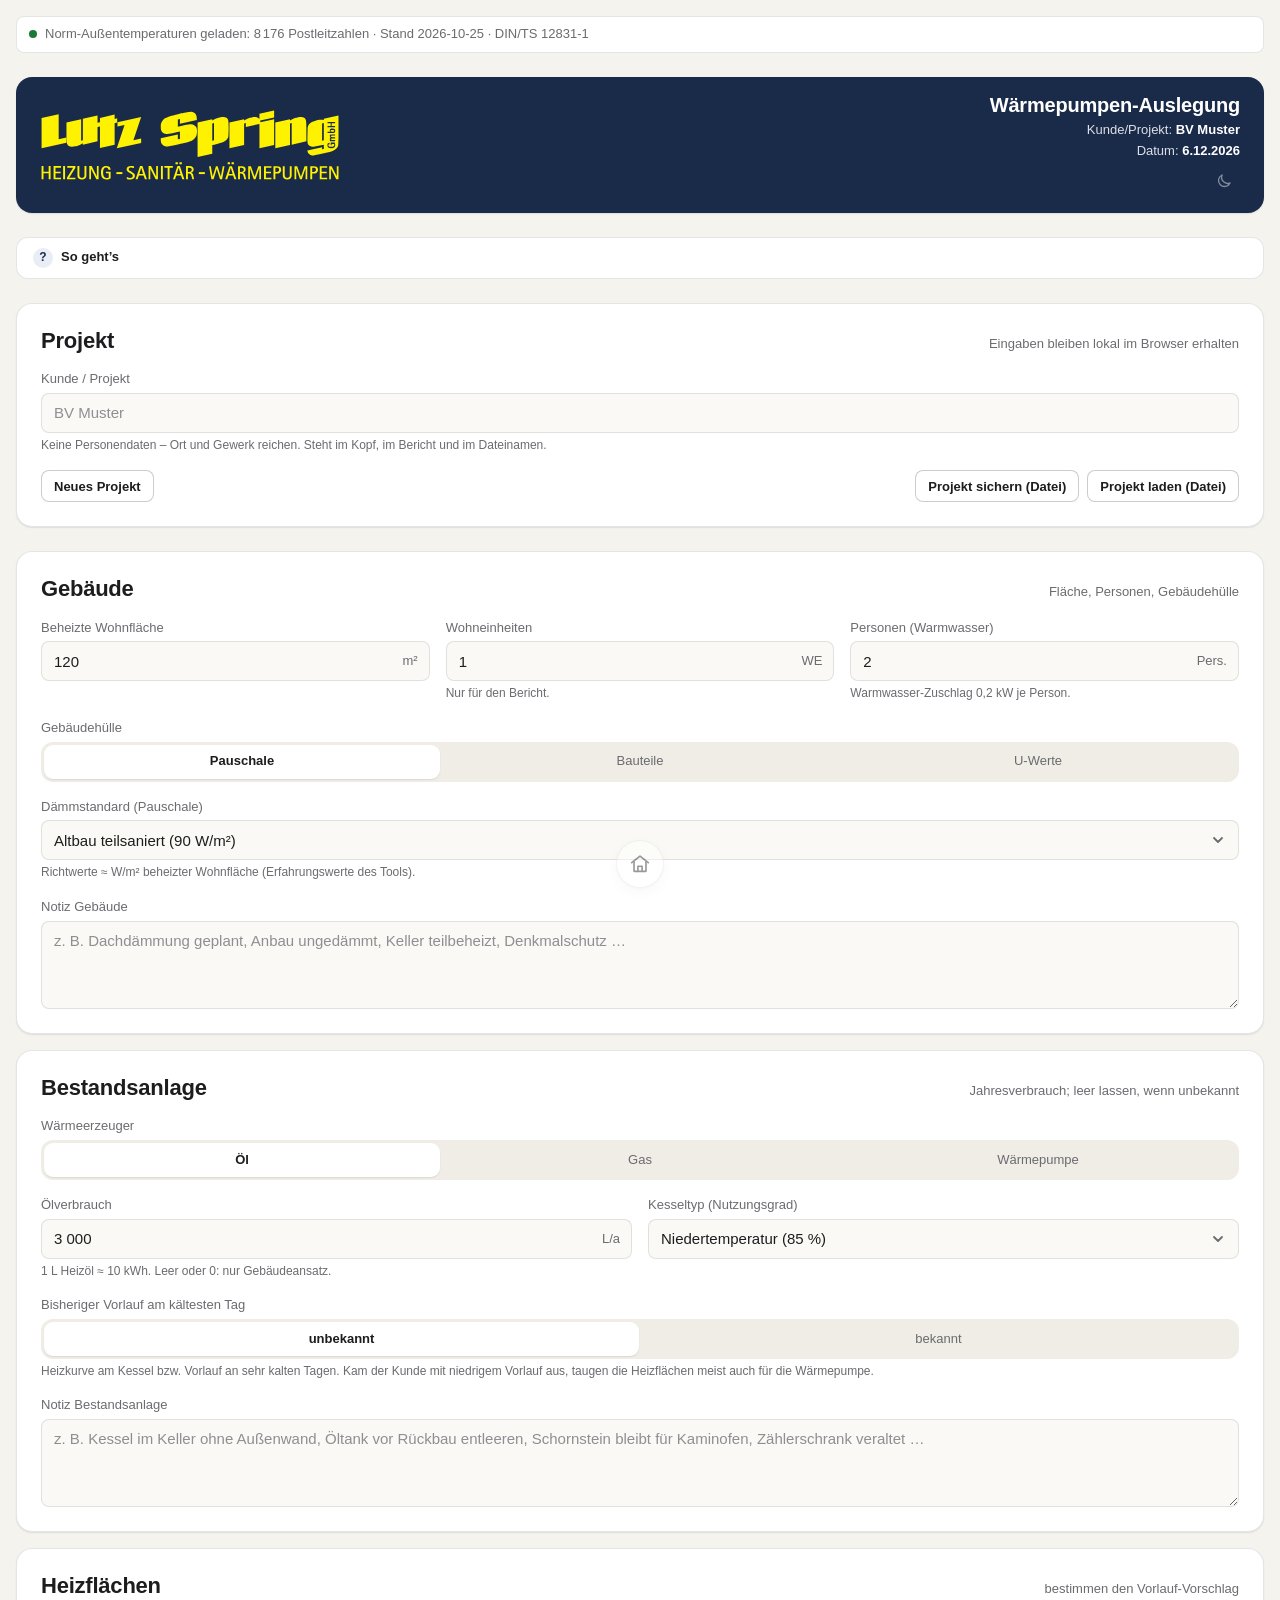
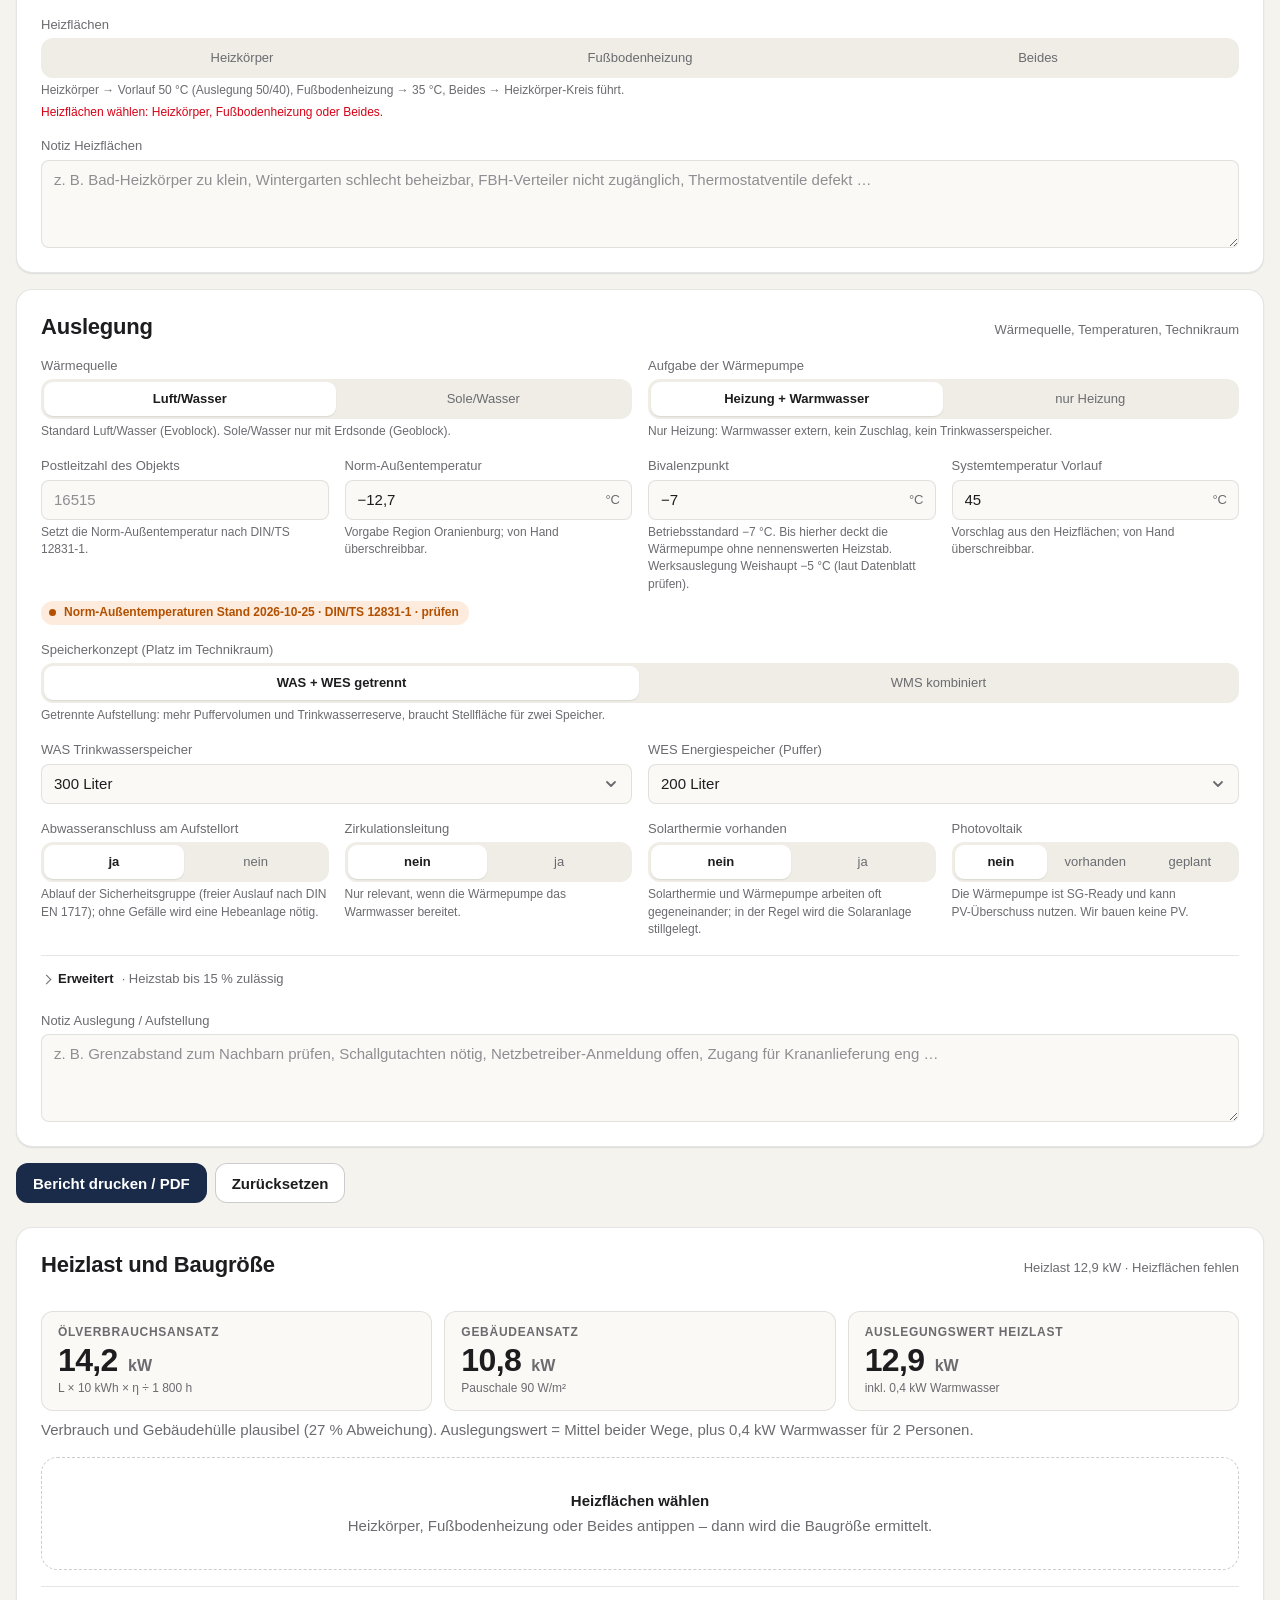
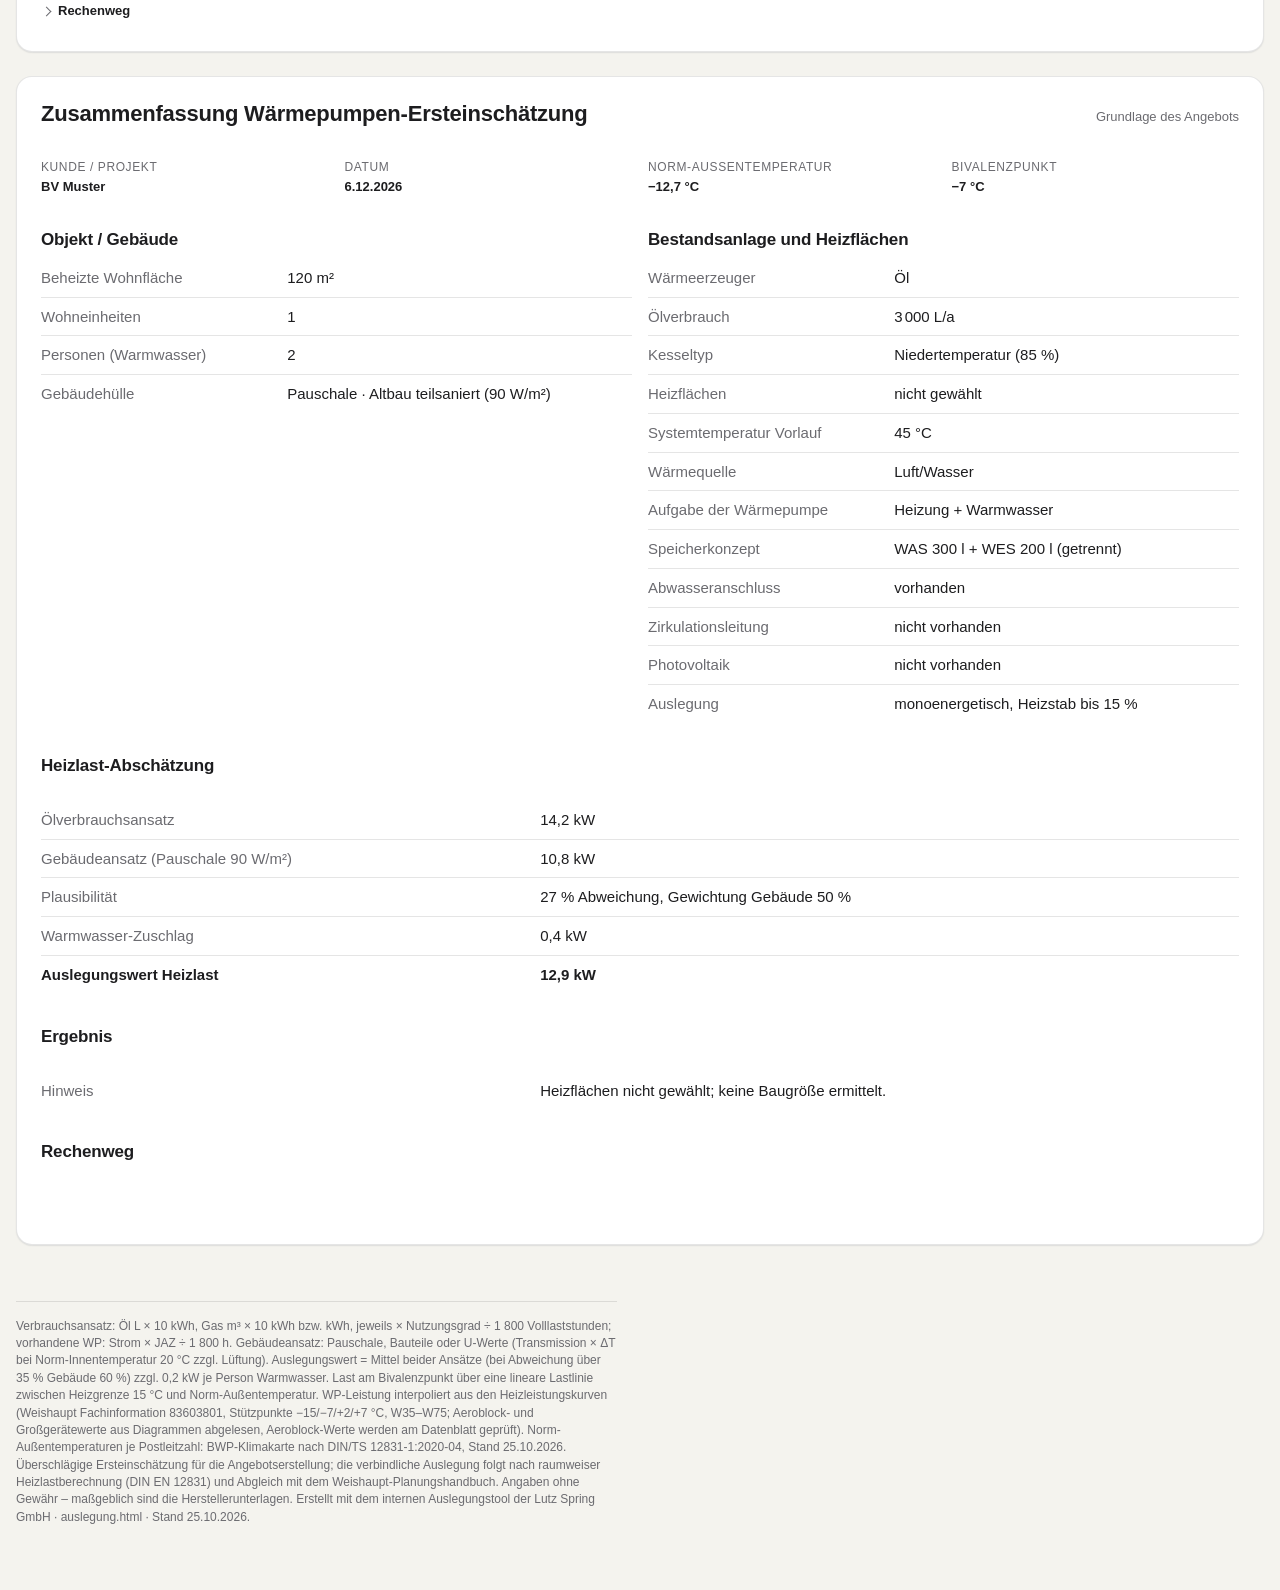
==== commit 2556665f: "auslegung: Umbau Schritt 4 · Neubau auf design.css 2.1 nach Feldliste, Rechenteil unverändert, PLZ →" ====
--- a/auslegung.html
+++ b/auslegung.html
@@ -1,614 +1,868 @@
 <!DOCTYPE html>
 <html lang="de">
 <head>
-<meta charset="UTF-8">
-<meta name="viewport" content="width=device-width, initial-scale=1.0">
-<title>Auslegungstool Wärmepumpe · Lutz Spring GmbH</title>
-<link rel="stylesheet" href="theme.css">
+<meta charset="utf-8">
+<meta name="viewport" content="width=device-width, initial-scale=1, viewport-fit=cover">
+<meta name="robots" content="noindex, nofollow">
+<meta name="theme-color" content="#1a2b4a">
+<link rel="icon" href="assets/icons/favicon.svg" type="image/svg+xml">
+<link rel="apple-touch-icon" href="assets/icons/apple-touch-icon.png">
+<meta name="apple-mobile-web-app-capable" content="yes">
+<meta name="apple-mobile-web-app-status-bar-style" content="black-translucent">
+<meta name="apple-mobile-web-app-title" content="WP-Auslegung">
+<title>Wärmepumpen-Auslegung · Lutz Spring GmbH</title>
+<!-- design.css:start -->
 <style>
-  /* Datei-eigene Namen -> zentrale Tokens aus theme.css.
-     Farbwerte stehen ausschliesslich in theme.css. */
-  :root{
-    --accent:      var(--brand-navy);
-    --accent-text: var(--brand-navy);
+/* ============================================================
+   design.css · Lutz Spring GmbH · Heizung · Sanitär · Wärmepumpen
+   Gemeinsames Designsystem für alle internen HTML-Tools.
+   Version 2.1.2 · Stand 2026-10-25
+   Einbinden:  Beim Veröffentlichen fügt _build/inline.py diese Datei in jedes
+               Tool ein (Marker design.css:start / design.css:end im HTML).
+               Ein Tool bleibt so eine einzelne Datei.
+   Regeln:     DESIGNREGELN.md · Referenz: styleguide.html
+   Keine externen Abhängigkeiten. Systemschrift. Hell + Dunkel.
+   ============================================================ */
+
+/* ------------------------------------------------------------
+   1 · TOKENS (hell = Standard)
+   Alle Farben nur über diese Variablen verwenden.
+   ------------------------------------------------------------ */
+:root {
+  color-scheme: light;
+
+  /* Marke [BESTÄTIGT 03_design-system.md] */
+  --ls-navy:        #1a2b4a;
+  --ls-navy-2:      #223a63;   /* Hover/aktiv auf Navy */
+  --ls-navy-3:      #142238;   /* gedrückt */
+  --ls-yellow:      #fff200;   /* Logo-Gelb [BESTÄTIGT 2026-10-25]; nur Logo + Akzent, nie Textfarbe auf hellem Grund */
+  --ls-yellow-ink:  #8a6d00;   /* lesbares „Gelb“ als Text auf Weiß (≥ 4,5:1) */
+
+  /* Flächen */
+  --ls-bg:          #f4f3ee;   /* Creme, Seitenhintergrund [BESTÄTIGT] */
+  --ls-surface:     #ffffff;   /* Karten */
+  --ls-surface-2:   #faf9f5;   /* Eingaben, Zebra-Zeilen, Tabellenköpfe */
+  --ls-surface-3:   #efede6;   /* gedrückt / ausgewählt */
+  --ls-line:        rgba(0, 0, 0, 0.10);
+  --ls-line-strong: rgba(0, 0, 0, 0.20);
+
+  /* Text */
+  --ls-text:        #1d1d1f;
+  --ls-text-2:      #6b6b70;   /* Sekundär, Labels (4,8:1 auf Creme) */
+  --ls-text-3:      #8e8e93;   /* nur Platzhalter, deaktiviert */
+  --ls-on-navy:     #ffffff;
+
+  /* Interaktion */
+  --ls-primary:     var(--ls-navy);
+  --ls-primary-hover: var(--ls-navy-2);
+  --ls-primary-active: var(--ls-navy-3);
+  --ls-on-primary:  #ffffff;
+  --ls-link:        var(--ls-navy);
+  --ls-focus:       var(--ls-navy);
+  --ls-focus-ring:  rgba(26, 43, 74, 0.25);
+  --ls-selection:   rgba(255, 242, 0, 0.45);
+
+  /* Zustände (semantisch, nicht Akzent) */
+  --ls-ok:          #1a7a36;  --ls-ok-bg:     #e3f3e7;
+  --ls-warn:        #b25000;  --ls-warn-bg:   #fdebdd;
+  --ls-danger:      #d70015;  --ls-danger-bg: #fde4e6;
+  --ls-info:        #1a2b4a;  --ls-info-bg:   #e8edf6;
+
+  /* Diagramme: Reihenfarben mit fester Bedeutung (Wärmepumpe = Navy, Bestand Gas/Öl = Grau, Strom/PV = Gelb-Ocker, Vergleich = Stahlblau) */
+  --ls-chart-wp:    #1a2b4a;
+  --ls-chart-alt:   #8e8e93;
+  --ls-chart-pv:    #c9a800;
+  --ls-chart-2:     #4f75b8;
+  --ls-chart-grid:  rgba(0, 0, 0, 0.08);
+  --ls-chart-text:  #6b6b70;
+
+  /* Schatten (Tiefe sparsam) */
+  --ls-shadow-1: 0 1px 2px rgba(20, 30, 50, 0.06), 0 1px 1px rgba(20, 30, 50, 0.04);
+  --ls-shadow-2: 0 4px 16px rgba(20, 30, 50, 0.08), 0 1px 2px rgba(20, 30, 50, 0.05);
+
+  /* Schrift: Systemschrift wie auf iPad und Mac [BESTÄTIGT: keine externen Abhängigkeiten] */
+  --ls-font: -apple-system, BlinkMacSystemFont, "SF Pro Text", "Segoe UI", Roboto, "Helvetica Neue", Arial, sans-serif;
+  --ls-font-mono: ui-monospace, "SF Mono", Menlo, Consolas, "Liberation Mono", monospace;
+  --ls-fs-xs: 0.75rem;    /* 12 · Fußnoten */
+  --ls-fs-sm: 0.8125rem;  /* 13 · Labels, Tabellen dicht */
+  --ls-fs-md: 0.9375rem;  /* 15 · Fließtext, Eingaben */
+  --ls-fs-lg: 1.0625rem;  /* 17 · Kartentitel */
+  --ls-fs-xl: 1.375rem;   /* 22 · Abschnitt */
+  --ls-fs-2xl: 1.75rem;   /* 28 · Seitentitel */
+  --ls-fs-kpi: 2rem;      /* 32 · Kennzahl */
+  --ls-lh: 1.45;
+
+  /* Abstände: 8-px-Raster */
+  --ls-s1: 4px; --ls-s2: 8px; --ls-s3: 12px; --ls-s4: 16px;
+  --ls-s5: 24px; --ls-s6: 32px; --ls-s7: 48px; --ls-s8: 64px;
+
+  /* Radien */
+  --ls-r-sm: 8px; --ls-r-md: 12px; --ls-r-lg: 16px; --ls-r-pill: 999px;
+
+  /* Maße */
+  --ls-max: 1400px;           /* [BESTÄTIGT] */
+  --ls-control-h: 40px;       /* Höhe Eingaben/Buttons (Maus) */
+  --ls-touch-h: 44px;         /* Höhe auf Touch (iPad) */
+  --ls-gutter: 16px;
+
+  /* Theme-Schalter: welches Symbol sichtbar ist (hell → Mond anbieten) */
+  --ls-icon-moon: block;
+  --ls-icon-sun: none;
+}
+
+/* Dunkel: folgt dem System, solange kein data-theme gesetzt ist */
+@media (prefers-color-scheme: dark) {
+  :root:not([data-theme="light"]) {
+    color-scheme: dark;
+    --ls-navy:        #16233d;
+    --ls-navy-2:      #1d2f52;
+    --ls-navy-3:      #111b30;
+    --ls-yellow-ink:  #fff200;
+    --ls-bg:          #141416;
+    --ls-surface:     #1e1e20;
+    --ls-surface-2:   #27272a;
+    --ls-surface-3:   #313134;
+    --ls-line:        rgba(255, 255, 255, 0.11);
+    --ls-line-strong: rgba(255, 255, 255, 0.22);
+    --ls-text:        #f5f5f7;
+    --ls-text-2:      #a1a1a6;
+    --ls-text-3:      #7c7c82;
+    --ls-primary:     #4f75b8;
+    --ls-primary-hover: #5d83c6;
+    --ls-primary-active: #43669f;
+    --ls-link:        #8fb3f0;
+    --ls-focus:       #8fb3f0;
+    --ls-focus-ring:  rgba(143, 179, 240, 0.30);
+    --ls-selection:   rgba(255, 242, 0, 0.30);
+    --ls-ok:     #30d158; --ls-ok-bg:     rgba(48, 209, 88, 0.14);
+    --ls-warn:   #ff9f0a; --ls-warn-bg:   rgba(255, 159, 10, 0.14);
+    --ls-danger: #ff453a; --ls-danger-bg: rgba(255, 69, 58, 0.14);
+    --ls-info:   #8fb3f0; --ls-info-bg:   rgba(143, 179, 240, 0.14);
+    --ls-chart-wp: #8fb3f0; --ls-chart-alt: #7c7c82; --ls-chart-pv: #e6c800; --ls-chart-2: #4f75b8; --ls-chart-grid: rgba(255,255,255,0.09); --ls-chart-text: #a1a1a6;
+    --ls-shadow-1: 0 1px 2px rgba(0, 0, 0, 0.4);
+    --ls-shadow-2: 0 6px 20px rgba(0, 0, 0, 0.45);
+    --ls-icon-moon: none;
+    --ls-icon-sun: block;
   }
-  *{box-sizing:border-box;}
-  body{
-    margin:0; background:var(--bg); color:var(--text);
-    font-family:var(--font); font-size:16px; line-height:1.6;
-    -webkit-font-smoothing:antialiased;
+}
+/* Dunkel: ausdrücklich gewählt (Schalter im Tool) – gleiche Werte */
+:root[data-theme="dark"] {
+  color-scheme: dark;
+  --ls-icon-moon: none;
+  --ls-icon-sun: block;
+  --ls-navy:        #16233d;
+  --ls-navy-2:      #1d2f52;
+  --ls-navy-3:      #111b30;
+  --ls-yellow-ink:  #fff200;
+  --ls-bg:          #141416;
+  --ls-surface:     #1e1e20;
+  --ls-surface-2:   #27272a;
+  --ls-surface-3:   #313134;
+  --ls-line:        rgba(255, 255, 255, 0.11);
+  --ls-line-strong: rgba(255, 255, 255, 0.22);
+  --ls-text:        #f5f5f7;
+  --ls-text-2:      #a1a1a6;
+  --ls-text-3:      #7c7c82;
+  --ls-primary:     #4f75b8;
+  --ls-primary-hover: #5d83c6;
+  --ls-primary-active: #43669f;
+  --ls-link:        #8fb3f0;
+  --ls-focus:       #8fb3f0;
+  --ls-focus-ring:  rgba(143, 179, 240, 0.30);
+  --ls-selection:   rgba(255, 242, 0, 0.30);
+  --ls-ok:     #30d158; --ls-ok-bg:     rgba(48, 209, 88, 0.14);
+  --ls-warn:   #ff9f0a; --ls-warn-bg:   rgba(255, 159, 10, 0.14);
+  --ls-danger: #ff453a; --ls-danger-bg: rgba(255, 69, 58, 0.14);
+  --ls-info:   #8fb3f0; --ls-info-bg:   rgba(143, 179, 240, 0.14);
+  --ls-chart-wp: #8fb3f0; --ls-chart-alt: #7c7c82; --ls-chart-pv: #e6c800; --ls-chart-2: #4f75b8; --ls-chart-grid: rgba(255,255,255,0.09); --ls-chart-text: #a1a1a6;
+  --ls-shadow-1: 0 1px 2px rgba(0, 0, 0, 0.4);
+  --ls-shadow-2: 0 6px 20px rgba(0, 0, 0, 0.45);
+}
+
+/* ------------------------------------------------------------
+   2 · BASIS
+   ------------------------------------------------------------ */
+*, *::before, *::after { box-sizing: border-box; }
+html { -webkit-text-size-adjust: 100%; height: 100%; }
+body {
+  margin: 0;
+  min-height: 100%;
+  background: var(--ls-bg);
+  color: var(--ls-text);
+  font: var(--ls-fs-md) / var(--ls-lh) var(--ls-font);
+  -webkit-font-smoothing: antialiased;
+  padding-block: calc(var(--ls-s4) + env(safe-area-inset-top, 0px)) calc(var(--ls-s8) + env(safe-area-inset-bottom, 0px)); /* oben: Statusleiste der Homescreen-App; unten: Haus-Icon */
+  padding-left:  max(var(--ls-gutter), env(safe-area-inset-left, 0px));
+  padding-right: max(var(--ls-gutter), env(safe-area-inset-right, 0px));
+}
+::selection { background: var(--ls-selection); }
+img, svg, canvas { max-width: 100%; height: auto; }
+[hidden] { display: none !important; }
+a { color: var(--ls-link); text-decoration: underline; text-underline-offset: 2px; text-decoration-thickness: 1px; }
+a:hover { text-decoration-thickness: 2px; }
+hr { border: 0; border-top: 1px solid var(--ls-line); margin: var(--ls-s5) 0; }
+code, kbd, .ls-mono { font-family: var(--ls-font-mono); font-size: 0.92em; }
+small, .ls-small { font-size: var(--ls-fs-sm); }
+sub, sup { line-height: 0; }
+
+h1, h2, h3, h4 { margin: 0; color: var(--ls-text); font-weight: 600; letter-spacing: -0.01em; text-wrap: balance; hyphens: auto; -webkit-hyphens: auto; }
+h1 { font-size: var(--ls-fs-2xl); line-height: 1.15; letter-spacing: -0.02em; }
+h2 { font-size: var(--ls-fs-xl);  line-height: 1.2; }
+h3 { font-size: var(--ls-fs-lg);  line-height: 1.3; }
+h4 { font-size: var(--ls-fs-md);  line-height: 1.35; }
+p  { margin: 0; }
+p + p { margin-top: var(--ls-s3); }
+.ls-prose { max-width: 70ch; }
+.ls-prose p + p { margin-top: var(--ls-s3); }
+
+/* Fokus: immer sichtbar, Tastatur und Touch */
+:focus { outline: none; }
+:focus-visible { outline: 2px solid var(--ls-focus); outline-offset: 2px; border-radius: var(--ls-r-sm); }
+
+/* Reduzierte Bewegung respektieren */
+@media (prefers-reduced-motion: reduce) {
+  *, *::before, *::after { animation: none !important; transition: none !important; scroll-behavior: auto !important; }
+}
+
+/* ------------------------------------------------------------
+   3 · LAYOUT
+   ------------------------------------------------------------ */
+.ls-container { max-width: var(--ls-max); margin-inline: auto; width: 100%; min-width: 0; }
+.ls-stack  { display: grid; gap: var(--ls-s4); }
+/* Grid-Kinder dürfen nie breiter werden als ihr Platz (Tabellen/Code scrollen im eigenen Rahmen) */
+.ls-container > *, .ls-stack > *, .ls-form > *, .ls-fields > *, .ls-card > * { min-width: 0; }
+.ls-stack--tight { gap: var(--ls-s2); }
+.ls-stack--loose { gap: var(--ls-s5); }
+.ls-row    { display: flex; flex-wrap: wrap; align-items: center; gap: var(--ls-s2) var(--ls-s3); }
+.ls-row--between { justify-content: space-between; }
+.ls-row--end { justify-content: flex-end; }
+.ls-grow { flex: 1 1 auto; min-width: 0; }
+.ls-section { margin-top: var(--ls-s6); }
+.ls-section > h2 { margin-bottom: var(--ls-s4); }
+
+/* Karten-Raster [BESTÄTIGT: minmax(250px,1fr), einspaltig < 700 px] */
+.ls-grid { display: grid; grid-template-columns: repeat(auto-fit, minmax(250px, 1fr)); gap: var(--ls-s4); }
+.ls-grid--2 { grid-template-columns: repeat(auto-fit, minmax(min(100%, 340px), 1fr)); }
+.ls-grid--3 { grid-template-columns: repeat(auto-fit, minmax(min(100%, 280px), 1fr)); }
+.ls-grid > * { min-width: 0; }
+@media (max-width: 699.98px) { .ls-grid, .ls-grid--2, .ls-grid--3 { grid-template-columns: 1fr; } }
+
+/* ------------------------------------------------------------
+   4 · KOPF (Navy-Balken mit runden Ecken [BESTÄTIGT]) + FUSS
+   ------------------------------------------------------------ */
+.ls-header {
+  background: var(--ls-navy);
+  color: var(--ls-on-navy);
+  border-radius: var(--ls-r-lg);
+  padding: var(--ls-s4) var(--ls-s5);
+  display: grid;
+  grid-template-columns: auto 1fr;
+  align-items: center;
+  gap: var(--ls-s3) var(--ls-s5);
+  box-shadow: var(--ls-shadow-1);
+}
+.ls-header__brand { display: grid; gap: 2px; }
+/* Logo Variante B (Wortmarke mit Slogan) als Inline-SVG; Farbe über currentColor. Mindestens 280 px breit, sonst ist der Slogan im Logo unlesbar. */
+.ls-header__logo { display: block; width: min(300px, 100%); height: auto; color: var(--ls-yellow); }
+.ls-header__logo--navy { color: var(--ls-navy); } /* Ausnahme: Logo ohne Navy-Hintergrund (Fuß, helle Fläche) */
+.ls-header__slogan { font-size: var(--ls-fs-sm); color: var(--ls-yellow); letter-spacing: 0.02em; }
+.ls-header:has(> .ls-header__title) { grid-template-columns: auto 1fr auto; } /* alte Form mit Titelblock in der Mitte */
+.ls-header__title { display: grid; gap: 2px; min-width: 0; }
+.ls-header__title h1 { color: var(--ls-on-navy); font-size: var(--ls-fs-xl); }
+/* Standard (2.1.2): Toolname rechts oben über Kunde/Projekt, kein Untertitel */
+.ls-header__meta .ls-header__title h1, .ls-header__meta h1 { font-size: 1.25rem; line-height: 1.2; font-weight: 600; letter-spacing: -0.01em; color: var(--ls-on-navy); margin: 0 0 2px; text-align: right; }
+.ls-header__sub { font-size: var(--ls-fs-sm); color: rgba(255,255,255,0.75); }
+.ls-header__meta { display: grid; gap: 2px; justify-items: end; justify-self: end; text-align: right; font-size: var(--ls-fs-sm); color: rgba(255,255,255,0.85); white-space: nowrap; min-width: 0; }
+.ls-header__meta b { color: var(--ls-on-navy); font-weight: 600; }
+.ls-header__meta .ls-header__title { justify-items: end; margin-bottom: 2px; }
+.ls-header a { color: var(--ls-on-navy); }
+.ls-header .ls-btn--ghost { color: var(--ls-on-navy); border-color: rgba(255,255,255,0.35); }
+.ls-header .ls-btn--ghost:hover { background: rgba(255,255,255,0.1); }
+@media (max-width: 699.98px) {
+  .ls-header { grid-template-columns: 1fr; padding: var(--ls-s4); }
+  .ls-header__meta { justify-items: start; text-align: left; white-space: normal; }
+}
+/* Theme-Schalter: runder Symbolknopf, Mond im Hell-, Sonne im Dunkelmodus; kein Text, kein Rahmen */
+.ls-theme-toggle { appearance: none; border: 0; background: transparent; width: 32px; height: 32px; border-radius: var(--ls-r-pill); display: inline-grid; place-items: center; color: var(--ls-on-navy); opacity: .45; cursor: pointer; transition: opacity .15s ease; -webkit-tap-highlight-color: transparent; } /* Deckkraft wie Haus-Icon: 0,45 / 1 / 0,3 */
+.ls-theme-toggle:hover, .ls-theme-toggle:focus-visible { opacity: 1; }
+.ls-theme-toggle:active { opacity: .3; }
+.ls-theme-toggle svg { width: 18px; height: 18px; }
+.ls-theme-toggle__moon { display: var(--ls-icon-moon); }
+.ls-theme-toggle__sun { display: var(--ls-icon-sun); }
+.ls-header__meta .ls-theme-toggle { justify-self: end; margin-top: 2px; }
+@media (max-width: 699.98px) { .ls-header__meta { justify-self: stretch; } .ls-header__meta .ls-theme-toggle { justify-self: start; } .ls-header__meta .ls-header__title h1, .ls-header__meta h1 { text-align: left; } }
+@media (pointer: coarse) { .ls-theme-toggle { width: 40px; height: 40px; } }
+
+/* Text-Wortmarke, falls (noch) kein Logo eingebettet ist */
+.ls-wordmark { font-weight: 800; font-size: 1.375rem; letter-spacing: -0.02em; color: var(--ls-yellow); line-height: 1; }
+.ls-wordmark small { display: block; font-weight: 600; font-size: 0.75rem; color: var(--ls-on-navy); letter-spacing: 0.08em; margin-top: 2px; }
+
+.ls-footer { margin-top: var(--ls-s6); padding-top: var(--ls-s4); border-top: 1px solid var(--ls-line); font-size: var(--ls-fs-xs); color: var(--ls-text-2); max-width: 90ch; }
+
+/* Haus-Icon: Rücklink zur Startseite [BESTÄTIGT: 48×48, unten mittig, Deckkraft 0,45 / 1 / 0,3, im Druck aus] */
+.ls-home {
+  position: fixed; left: 50%; bottom: calc(var(--ls-s3) + env(safe-area-inset-bottom, 0px));
+  transform: translateX(-50%);
+  width: 48px; height: 48px; border-radius: var(--ls-r-pill);
+  display: grid; place-items: center;
+  background: var(--ls-surface); color: var(--ls-text); border: 1px solid var(--ls-line);
+  box-shadow: var(--ls-shadow-2); opacity: 0.45; transition: opacity .15s ease; z-index: 50;
+}
+.ls-home:hover, .ls-home:focus-visible { opacity: 1; }
+.ls-home:active { opacity: 0.3; }
+.ls-home svg { width: 22px; height: 22px; }
+
+/* ------------------------------------------------------------
+   5 · KARTEN
+   ------------------------------------------------------------ */
+.ls-card {
+  background: var(--ls-surface);
+  border: 1px solid var(--ls-line);
+  border-radius: var(--ls-r-lg);
+  padding: var(--ls-s5);
+  box-shadow: var(--ls-shadow-1);
+  min-width: 0;
+}
+.ls-card--tight { padding: var(--ls-s4); }
+.ls-card--flat { box-shadow: none; }
+.ls-card__head { display: flex; align-items: baseline; justify-content: space-between; gap: var(--ls-s3); margin-bottom: var(--ls-s4); flex-wrap: wrap; }
+.ls-card__head h2, .ls-card__head h3 { margin: 0; }
+.ls-card__sub { font-size: var(--ls-fs-sm); color: var(--ls-text-2); }
+/* Abstand zwischen Karten kommt vom Eltern-Raster (.ls-stack / .ls-grid), nicht von Margins */
+
+/* Nummerierte Blockkarten (Schritte einer Auslegung) – nur bei echter Reihenfolge */
+.ls-steps { counter-reset: ls-step; display: grid; gap: var(--ls-s4); }
+.ls-steps > .ls-card { counter-increment: ls-step; position: relative; padding-left: calc(var(--ls-s5) + 40px); }
+.ls-steps > .ls-card::before {
+  content: counter(ls-step); position: absolute; left: var(--ls-s4); top: var(--ls-s5);
+  width: 28px; height: 28px; border-radius: var(--ls-r-pill);
+  background: var(--ls-navy); color: var(--ls-on-navy); font-weight: 700; font-size: var(--ls-fs-sm);
+  display: grid; place-items: center;
+}
+
+/* Empfehlungskarte: Navy mit gelben Kennwerten (z. B. Kostenvergleich) */
+.ls-card--navy { background: var(--ls-navy); color: var(--ls-on-navy); border-color: transparent; }
+.ls-card--navy h2, .ls-card--navy h3, .ls-card--navy .ls-kpi__value { color: var(--ls-on-navy); }
+.ls-card--navy .ls-kpi__value, .ls-card--navy .ls-accent { color: var(--ls-yellow); }
+.ls-card--navy .ls-kpi__label, .ls-card--navy .ls-muted { color: rgba(255,255,255,0.75); }
+.ls-card--navy .ls-kpi { background: rgba(255,255,255,0.08); border-color: rgba(255,255,255,0.15); }  /* Kennzahlen auf Navy, 2.1.1 */
+.ls-card--navy .ls-btn--primary { background: var(--ls-yellow); color: #1d1d1f; }
+.ls-card--navy .ls-btn--primary:hover { background: #fff566; }
+
+/* ------------------------------------------------------------
+   6 · FORMULARE
+   ------------------------------------------------------------ */
+.ls-form { display: grid; gap: var(--ls-s4); }
+.ls-fields { display: grid; grid-template-columns: repeat(auto-fit, minmax(min(100%, 200px), 1fr)); gap: var(--ls-s3) var(--ls-s4); }
+.ls-field { display: grid; gap: var(--ls-s1); min-width: 0; align-content: start; } /* align-content: Felder einer Zeile beginnen oben, Regler und Eingaben stehen auf einer Höhe (2.1.1) */
+.ls-field--span { grid-column: 1 / -1; }
+.ls-label { font-size: var(--ls-fs-sm); color: var(--ls-text-2); font-weight: 500; display: flex; gap: var(--ls-s1); align-items: baseline; }
+.ls-label abbr { text-decoration: none; }
+.ls-hint { font-size: var(--ls-fs-xs); color: var(--ls-text-2); }
+.ls-error { font-size: var(--ls-fs-xs); color: var(--ls-danger); font-weight: 500; }
+
+.ls-input, .ls-select, .ls-textarea {
+  width: 100%; min-height: var(--ls-control-h);
+  padding: 0 var(--ls-s3);
+  font: inherit; color: var(--ls-text);
+  background: var(--ls-surface-2);
+  border: 1px solid var(--ls-line); border-radius: var(--ls-r-sm);
+  transition: border-color .12s ease, box-shadow .12s ease, background .12s ease;
+  font-variant-numeric: tabular-nums;
+}
+.ls-textarea { min-height: calc(var(--ls-control-h) * 2.2); padding: var(--ls-s2) var(--ls-s3); resize: vertical; line-height: var(--ls-lh); }
+.ls-input::placeholder, .ls-textarea::placeholder { color: var(--ls-text-3); }
+.ls-input:hover, .ls-select:hover, .ls-textarea:hover { border-color: var(--ls-line-strong); }
+.ls-input:focus, .ls-select:focus, .ls-textarea:focus { outline: none; border-color: var(--ls-focus); box-shadow: 0 0 0 3px var(--ls-focus-ring); background: var(--ls-surface); }
+.ls-input[aria-invalid="true"], .ls-select[aria-invalid="true"] { border-color: var(--ls-danger); }
+.ls-input[aria-invalid="true"]:focus { box-shadow: 0 0 0 3px var(--ls-danger-bg); }
+.ls-input:disabled, .ls-select:disabled, .ls-textarea:disabled { color: var(--ls-text-3); background: var(--ls-surface-3); cursor: not-allowed; }
+.ls-input[readonly] { background: var(--ls-surface-3); }
+.ls-input[type="number"] { -moz-appearance: textfield; appearance: textfield; }
+.ls-input::-webkit-outer-spin-button, .ls-input::-webkit-inner-spin-button { -webkit-appearance: none; margin: 0; }
+.ls-select {
+  appearance: none; -webkit-appearance: none; padding-right: 36px; cursor: pointer;
+  background-image: url("data:image/svg+xml;utf8,<svg xmlns='http://www.w3.org/2000/svg' width='16' height='16' viewBox='0 0 16 16'><path d='M4 6l4 4 4-4' fill='none' stroke='%236b6b70' stroke-width='1.8' stroke-linecap='round' stroke-linejoin='round'/></svg>");
+  background-repeat: no-repeat; background-position: right 12px center;
+}
+
+/* Eingabe mit Einheit (Suffix) – Einheit steht am Feld, nie im Wert */
+.ls-unit { position: relative; display: grid; }
+.ls-unit .ls-input { padding-right: 3.2em; }
+.ls-unit > span { position: absolute; right: var(--ls-s3); top: 50%; transform: translateY(-50%); font-size: var(--ls-fs-sm); color: var(--ls-text-2); pointer-events: none; }
+.ls-unit--pre .ls-input { padding-left: 2.4em; padding-right: var(--ls-s3); }
+.ls-unit--pre > span { right: auto; left: var(--ls-s3); }
+
+/* Auswahlfelder */
+.ls-check { display: inline-flex; align-items: center; gap: var(--ls-s2); font-size: var(--ls-fs-md); cursor: pointer; min-height: 32px; }
+.ls-check input { width: 20px; height: 20px; margin: 0; accent-color: var(--ls-primary); flex: none; }
+.ls-switch { display: inline-flex; align-items: center; gap: var(--ls-s3); cursor: pointer; }
+.ls-switch input { position: absolute; opacity: 0; width: 0; height: 0; }
+.ls-switch i { width: 44px; height: 26px; border-radius: var(--ls-r-pill); background: var(--ls-line-strong); position: relative; transition: background .15s ease; flex: none; }
+.ls-switch i::after { content: ""; position: absolute; top: 3px; left: 3px; width: 20px; height: 20px; border-radius: 50%; background: #fff; box-shadow: 0 1px 3px rgba(0,0,0,.3); transition: transform .15s ease; }
+.ls-switch input:checked + i { background: var(--ls-ok); }
+.ls-switch input:checked + i::after { transform: translateX(18px); }
+.ls-switch input:focus-visible + i { outline: 2px solid var(--ls-focus); outline-offset: 2px; }
+
+/* Segment-Steuerung (Tabs ① ② ③, Umschalter Gas/Öl) */
+.ls-seg { display: inline-flex; padding: 3px; gap: 2px; background: var(--ls-surface-3); border-radius: var(--ls-r-md); max-width: 100%; overflow-x: auto; }
+.ls-seg > button, .ls-seg > label {
+  appearance: none; border: 0; background: transparent; color: var(--ls-text-2);
+  font: inherit; font-size: var(--ls-fs-sm); font-weight: 500;
+  padding: 0 var(--ls-s3); min-height: 34px; border-radius: calc(var(--ls-r-md) - 3px);
+  cursor: pointer; white-space: nowrap; transition: background .12s ease, color .12s ease; display: inline-flex; align-items: center; gap: var(--ls-s1);
+}
+.ls-seg > [aria-selected="true"], .ls-seg > .is-active, .ls-seg > label:has(input:checked) { background: var(--ls-surface); color: var(--ls-text); box-shadow: var(--ls-shadow-1); font-weight: 600; }
+.ls-seg input { position: absolute; opacity: 0; width: 0; height: 0; }
+.ls-seg--full { display: flex; }
+.ls-seg--full > * { flex: 1 1 0; justify-content: center; }
+
+/* „Erweitert“: selten geänderte Felder eingeklappt, eingestellte Werte als Kurzzeile sichtbar */
+.ls-details { border-top: 1px solid var(--ls-line); padding-top: var(--ls-s2); }
+.ls-details > summary { cursor: pointer; font-size: var(--ls-fs-sm); font-weight: 600; color: var(--ls-text); list-style: none; display: flex; align-items: center; gap: var(--ls-s2); min-height: 32px; }
+.ls-details > summary::-webkit-details-marker { display: none; }
+.ls-details > summary::before { content: ""; width: 7px; height: 7px; border-right: 1.8px solid var(--ls-text-2); border-bottom: 1.8px solid var(--ls-text-2); transform: rotate(-45deg); transition: transform .12s ease; flex: none; margin-left: 2px; }
+.ls-details[open] > summary::before { transform: rotate(45deg); }
+.ls-details > summary .ls-muted { font-weight: 400; }
+.ls-details[open] > summary .ls-muted { display: none; }
+
+/* Touch: größere Ziele auf iPad / Handy [BESTÄTIGT 2026-10-25, WCAG 2.2 Zielgröße] */
+@media (pointer: coarse) {
+  :root { --ls-control-h: var(--ls-touch-h); }
+  .ls-seg > button, .ls-seg > label { min-height: 40px; }
+  .ls-check { min-height: 44px; }
+  .ls-check input { width: 24px; height: 24px; }
+}
+
+/* ------------------------------------------------------------
+   7 · BUTTONS
+   Je Ansicht genau EIN primärer Button (die Hauptaktion).
+   ------------------------------------------------------------ */
+.ls-btn {
+  appearance: none; -webkit-appearance: none;
+  display: inline-flex; align-items: center; justify-content: center; gap: var(--ls-s2);
+  min-height: var(--ls-control-h); padding: 0 var(--ls-s4);
+  font: inherit; font-size: var(--ls-fs-md); font-weight: 600; line-height: 1;
+  border-radius: var(--ls-r-md); border: 1px solid transparent;
+  cursor: pointer; text-decoration: none; white-space: nowrap;
+  transition: background .12s ease, border-color .12s ease, transform .06s ease, box-shadow .12s ease;
+  -webkit-tap-highlight-color: transparent;
+}
+.ls-btn:active { transform: scale(0.98); }
+.ls-btn:disabled, .ls-btn[aria-disabled="true"] { opacity: 0.45; cursor: not-allowed; transform: none; }
+.ls-btn svg { width: 18px; height: 18px; flex: none; }
+.ls-btn--primary { background: var(--ls-primary); color: var(--ls-on-primary); }
+.ls-btn--primary:hover { background: var(--ls-primary-hover); }
+.ls-btn--primary:active { background: var(--ls-primary-active); }
+.ls-btn--secondary { background: var(--ls-surface); color: var(--ls-text); border-color: var(--ls-line-strong); }
+.ls-btn--secondary:hover { background: var(--ls-surface-2); }
+.ls-btn--ghost { background: transparent; color: var(--ls-link); border-color: transparent; }
+.ls-btn--ghost:hover { background: var(--ls-surface-3); }
+.ls-btn--danger { background: var(--ls-surface); color: var(--ls-danger); border-color: var(--ls-danger); }
+.ls-btn--danger:hover { background: var(--ls-danger-bg); }
+.ls-btn--sm { min-height: 32px; padding: 0 var(--ls-s3); font-size: var(--ls-fs-sm); border-radius: var(--ls-r-sm); }
+.ls-btn--lg { min-height: 48px; padding: 0 var(--ls-s5); font-size: var(--ls-fs-lg); }
+.ls-btn--block { width: 100%; }
+.ls-btn--icon { padding: 0; width: var(--ls-control-h); }
+.ls-toolbar { display: flex; flex-wrap: wrap; gap: var(--ls-s2); align-items: center; }
+.ls-toolbar__spacer { flex: 1 1 auto; }
+@media (max-width: 480px) { .ls-toolbar--stack .ls-btn { flex: 1 1 100%; } }
+
+/* ------------------------------------------------------------
+   8 · ERGEBNISSE: Kennzahlen, Tabellen, Listen
+   ------------------------------------------------------------ */
+.ls-num, .ls-table td.ls-num, .ls-kpi__value { font-variant-numeric: tabular-nums; }
+.ls-kpis { display: grid; grid-template-columns: repeat(auto-fit, minmax(min(100%, 160px), 1fr)); gap: var(--ls-s3); }
+.ls-kpi { display: grid; gap: 2px; padding: var(--ls-s3) var(--ls-s4); background: var(--ls-surface-2); border-radius: var(--ls-r-md); border: 1px solid var(--ls-line); min-width: 0; }
+.ls-kpi__label { font-size: var(--ls-fs-xs); color: var(--ls-text-2); text-transform: uppercase; letter-spacing: 0.06em; font-weight: 600; }
+.ls-kpi__value { font-size: var(--ls-fs-kpi); font-weight: 700; letter-spacing: -0.02em; line-height: 1.1; color: var(--ls-text); }
+.ls-kpi__value small { font-size: 0.5em; font-weight: 600; color: var(--ls-text-2); margin-left: 2px; letter-spacing: 0; }
+.ls-kpi__note { font-size: var(--ls-fs-xs); color: var(--ls-text-2); }
+.ls-kpi--ok .ls-kpi__value { color: var(--ls-ok); }
+.ls-kpi--warn .ls-kpi__value { color: var(--ls-warn); }
+.ls-kpi--danger .ls-kpi__value { color: var(--ls-danger); }
+
+/* Label/Wert-Liste (Bericht) */
+.ls-dl { display: grid; grid-template-columns: minmax(140px, 1fr) minmax(0, 1.4fr); margin: 0; font-size: var(--ls-fs-md); }
+.ls-dl > dt, .ls-dl > dd { margin: 0; padding: var(--ls-s2) 0; border-top: 1px solid var(--ls-line); min-width: 0; }
+.ls-dl > dt { color: var(--ls-text-2); padding-right: var(--ls-s3); }
+.ls-dl > dd { font-weight: 500; }
+.ls-dl > dt:first-of-type, .ls-dl > dd:first-of-type { border-top: 0; }
+.ls-dl > dt.ls-dl__strong, .ls-dl > dd.ls-dl__strong { font-weight: 700; color: var(--ls-text); }
+
+/* Tabellen: dicht, Zahlen rechts, Kopf fixiert, breite Tabellen scrollen im Rahmen */
+.ls-table-wrap { overflow-x: auto; -webkit-overflow-scrolling: touch; border: 1px solid var(--ls-line); border-radius: var(--ls-r-md); background: var(--ls-surface); }
+.ls-table { width: 100%; border-collapse: separate; border-spacing: 0; font-size: var(--ls-fs-sm); }
+.ls-table th, .ls-table td { padding: var(--ls-s2) var(--ls-s3); text-align: left; vertical-align: top; border-bottom: 1px solid var(--ls-line); }
+.ls-table th { position: sticky; top: 0; z-index: 1; background: var(--ls-surface-2); color: var(--ls-text-2); font-weight: 600; font-size: var(--ls-fs-xs); text-transform: uppercase; letter-spacing: 0.05em; white-space: nowrap; }
+.ls-table tbody tr:last-child td { border-bottom: 0; }
+.ls-table tbody tr:hover td { background: var(--ls-surface-2); }
+.ls-table .ls-num, .ls-table th.ls-num { text-align: right; }
+.ls-table tr.is-selected td { background: var(--ls-info-bg); }
+.ls-table tr.is-selected td:first-child { box-shadow: inset 3px 0 0 var(--ls-primary); }
+.ls-table tr[role="button"], .ls-table tr.is-clickable { cursor: pointer; }
+.ls-table tfoot td { font-weight: 600; background: var(--ls-surface-2); border-top: 1px solid var(--ls-line-strong); }
+.ls-table--compact th, .ls-table--compact td { padding: var(--ls-s1) var(--ls-s2); }
+
+/* Ergebnis-Zeilenliste (Alternative zur Tabelle auf schmalen Schirmen) */
+.ls-list { display: grid; }
+.ls-list__item { display: flex; align-items: center; gap: var(--ls-s3); padding: var(--ls-s3) 0; border-top: 1px solid var(--ls-line); }
+.ls-list__item:first-child { border-top: 0; }
+.ls-list__main { flex: 1 1 auto; min-width: 0; }
+.ls-list__main b { display: block; font-weight: 600; }
+.ls-list__main span { display: block; font-size: var(--ls-fs-sm); color: var(--ls-text-2); overflow-wrap: anywhere; }
+
+/* ------------------------------------------------------------
+   9 · STATUS: Badges, Hinweise, Leerzustände
+   ------------------------------------------------------------ */
+.ls-badge { display: inline-flex; align-items: center; gap: 4px; padding: 2px 10px; border-radius: var(--ls-r-pill); font-size: var(--ls-fs-xs); font-weight: 600; white-space: nowrap; background: var(--ls-surface-3); color: var(--ls-text-2); line-height: 1.6; }
+.ls-badge--ok { background: var(--ls-ok-bg); color: var(--ls-ok); }
+.ls-badge--warn { background: var(--ls-warn-bg); color: var(--ls-warn); }
+.ls-badge--danger { background: var(--ls-danger-bg); color: var(--ls-danger); }
+.ls-badge--info { background: var(--ls-info-bg); color: var(--ls-info); }
+.ls-badge--navy { background: var(--ls-navy); color: var(--ls-on-navy); }
+.ls-badge--yellow { background: var(--ls-yellow); color: #1d1d1f; }
+
+.ls-note { display: grid; grid-template-columns: auto 1fr; gap: var(--ls-s3); padding: var(--ls-s3) var(--ls-s4); border-radius: var(--ls-r-md); border: 1px solid var(--ls-line); background: var(--ls-surface-2); font-size: var(--ls-fs-sm); }
+.ls-note > svg, .ls-note > .ls-note__icon { width: 18px; height: 18px; margin-top: 2px; flex: none; }
+.ls-note b { font-weight: 600; }
+.ls-note--info   { background: var(--ls-info-bg);   border-color: transparent; color: var(--ls-text); }
+.ls-note--ok     { background: var(--ls-ok-bg);     border-color: transparent; }
+.ls-note--warn   { background: var(--ls-warn-bg);   border-color: transparent; }
+.ls-note--danger { background: var(--ls-danger-bg); border-color: transparent; }
+.ls-note--info .ls-note__icon { color: var(--ls-info); }
+.ls-note--ok .ls-note__icon { color: var(--ls-ok); }
+.ls-note--warn .ls-note__icon { color: var(--ls-warn); }
+.ls-note--danger .ls-note__icon { color: var(--ls-danger); }
+.ls-note--plain { grid-template-columns: 1fr; }
+
+/* Notizfeld im Bericht (gelb hinterlegt, wie bisher) */
+.ls-notiz { padding: var(--ls-s3) var(--ls-s4); border-radius: var(--ls-r-md); background: rgba(255, 242, 0, 0.16); border: 1px solid rgba(255, 242, 0, 0.5); font-size: var(--ls-fs-sm); }
+.ls-notiz b { color: var(--ls-yellow-ink); letter-spacing: 0.04em; font-size: var(--ls-fs-xs); }
+
+.ls-empty { text-align: center; padding: var(--ls-s6) var(--ls-s4); color: var(--ls-text-2); border: 1px dashed var(--ls-line-strong); border-radius: var(--ls-r-lg); }
+.ls-empty b { display: block; color: var(--ls-text); font-weight: 600; margin-bottom: var(--ls-s1); }
+
+/* Statuszeile oben (z. B. „Lagerbestand geladen: 14 Positionen · Stand …“) */
+.ls-status { display: flex; align-items: center; gap: var(--ls-s2); font-size: var(--ls-fs-sm); color: var(--ls-text-2); padding: var(--ls-s2) var(--ls-s3); border-radius: var(--ls-r-sm); background: var(--ls-surface); border: 1px solid var(--ls-line); }
+.ls-status__dot { width: 8px; height: 8px; border-radius: 50%; background: var(--ls-text-3); flex: none; }
+.ls-status--ok .ls-status__dot { background: var(--ls-ok); }
+.ls-status--warn .ls-status__dot { background: var(--ls-warn); }
+
+/* Fortschritt / Deckung */
+.ls-meter { height: 6px; border-radius: var(--ls-r-pill); background: var(--ls-surface-3); overflow: hidden; }
+.ls-meter > i { display: block; height: 100%; background: var(--ls-primary); border-radius: inherit; }
+.ls-meter--ok > i { background: var(--ls-ok); }
+.ls-meter--warn > i { background: var(--ls-warn); }
+.ls-meter--danger > i { background: var(--ls-danger); }
+
+/* Lade-Skelett */
+@keyframes ls-pulse { 50% { opacity: .45; } }
+.ls-skeleton { background: var(--ls-surface-3); border-radius: var(--ls-r-sm); min-height: 1em; animation: ls-pulse 1.4s ease-in-out infinite; }
+
+
+/* ------------------------------------------------------------
+   10 · WEITERE BAUSTEINE (2.1)
+   ------------------------------------------------------------ */
+
+/* 10.1 Startseiten-Kacheln (index.html): Bild 16:9, Titel, ein Satz, „Öffnen“ */
+.ls-tiles { display: grid; grid-template-columns: repeat(auto-fit, minmax(min(100%, 280px), 1fr)); gap: var(--ls-s4); }
+.ls-tile { display: grid; grid-template-rows: auto 1fr; background: var(--ls-surface); border: 1px solid var(--ls-line); border-radius: var(--ls-r-lg); overflow: hidden; box-shadow: var(--ls-shadow-1); color: inherit; text-decoration: none; transition: transform .12s ease, box-shadow .12s ease; min-width: 0; }
+.ls-tile:hover { transform: translateY(-2px); box-shadow: var(--ls-shadow-2); text-decoration: none; }
+.ls-tile:active { transform: none; }
+.ls-tile__img { aspect-ratio: 16 / 9; width: 100%; object-fit: cover; background: var(--ls-surface-3); display: block; }
+.ls-tile__img--placeholder { display: grid; place-items: center; color: var(--ls-text-3); font-size: var(--ls-fs-sm); }
+.ls-tile__body { padding: var(--ls-s4); display: grid; gap: var(--ls-s1); align-content: start; }
+.ls-tile__title { font-size: var(--ls-fs-lg); font-weight: 600; letter-spacing: -0.01em; }
+.ls-tile__text { font-size: var(--ls-fs-sm); color: var(--ls-text-2); }
+.ls-tile__cta { margin-top: var(--ls-s2); font-size: var(--ls-fs-sm); font-weight: 600; color: var(--ls-link); display: inline-flex; align-items: center; gap: 4px; }
+.ls-tile__cta::after { content: "›"; font-size: 1.1em; }
+
+/* 10.2 Gespeicherte Einträge (Räume, Positionen) mit Aktionen */
+.ls-items { display: grid; gap: var(--ls-s2); }
+.ls-item { display: grid; grid-template-columns: auto 1fr auto; align-items: center; gap: var(--ls-s3); padding: var(--ls-s2) var(--ls-s3); background: var(--ls-surface-2); border: 1px solid var(--ls-line); border-radius: var(--ls-r-md); min-width: 0; }
+.ls-item__no { width: 26px; height: 26px; border-radius: var(--ls-r-pill); background: var(--ls-navy); color: var(--ls-on-navy); font-size: var(--ls-fs-xs); font-weight: 700; display: grid; place-items: center; }
+.ls-item__main { min-width: 0; display: grid; gap: 1px; }
+.ls-item__main b { font-weight: 600; overflow: hidden; text-overflow: ellipsis; white-space: nowrap; }
+.ls-item__main span { font-size: var(--ls-fs-sm); color: var(--ls-text-2); overflow: hidden; text-overflow: ellipsis; white-space: nowrap; }
+.ls-item__actions { display: flex; gap: 2px; }
+.ls-item__actions .ls-btn { min-height: 32px; width: 32px; padding: 0; border-radius: var(--ls-r-sm); color: var(--ls-text-2); }
+.ls-item__actions .ls-btn:hover { color: var(--ls-text); }
+.ls-item__actions .ls-btn--danger { color: var(--ls-danger); border-color: transparent; background: transparent; }
+.ls-item.is-active { border-color: var(--ls-primary); box-shadow: 0 0 0 2px var(--ls-focus-ring); background: var(--ls-surface); }
+@media (max-width: 480px) { .ls-item { grid-template-columns: auto 1fr; } .ls-item__actions { grid-column: 1 / -1; justify-content: flex-end; } }
+
+/* 10.3 Rückfrage vor Löschen/Verwerfen – inline statt Browser-Dialog */
+.ls-confirm { display: flex; flex-wrap: wrap; align-items: center; gap: var(--ls-s2) var(--ls-s3); padding: var(--ls-s3) var(--ls-s4); background: var(--ls-danger-bg); border-radius: var(--ls-r-md); font-size: var(--ls-fs-sm); }
+.ls-confirm > b { font-weight: 600; flex: 1 1 auto; }
+.ls-confirm .ls-btn { min-height: 32px; }
+/* Natives <dialog> für größere Rückfragen oder Datei-Hinweise */
+.ls-dialog { border: 0; border-radius: var(--ls-r-lg); padding: 0; max-width: min(92vw, 440px); background: var(--ls-surface); color: var(--ls-text); box-shadow: var(--ls-shadow-2); }
+.ls-dialog::backdrop { background: rgba(0, 0, 0, 0.35); backdrop-filter: blur(2px); }
+.ls-dialog__body { padding: var(--ls-s5); display: grid; gap: var(--ls-s3); }
+.ls-dialog__body h3 { margin: 0; }
+.ls-dialog__actions { display: flex; justify-content: flex-end; gap: var(--ls-s2); padding: var(--ls-s3) var(--ls-s5) var(--ls-s4); border-top: 1px solid var(--ls-line); }
+
+/* 10.4 Rückmeldung nach Aktionen (Toast), unten über dem Haus-Icon */
+.ls-toasts { position: fixed; left: 50%; bottom: calc(72px + env(safe-area-inset-bottom, 0px)); transform: translateX(-50%); display: grid; gap: var(--ls-s2); z-index: 60; width: max-content; max-width: calc(100vw - 32px); pointer-events: none; }
+.ls-toast { padding: var(--ls-s2) var(--ls-s4); border-radius: var(--ls-r-pill); background: var(--ls-text); color: var(--ls-bg); font-size: var(--ls-fs-sm); font-weight: 500; box-shadow: var(--ls-shadow-2); display: flex; align-items: center; gap: var(--ls-s2); animation: ls-toast-in .18s ease; }
+.ls-toast--ok::before { content: ""; width: 8px; height: 8px; border-radius: 50%; background: var(--ls-ok); }
+.ls-toast--danger::before { content: ""; width: 8px; height: 8px; border-radius: 50%; background: var(--ls-danger); }
+@keyframes ls-toast-in { from { opacity: 0; transform: translateY(6px); } }
+
+/* 10.5 Stepper für Stückzahlen (Bestandsaufnahme) */
+.ls-stepper { display: inline-grid; grid-template-columns: var(--ls-control-h) 1fr var(--ls-control-h); border: 1px solid var(--ls-line); border-radius: var(--ls-r-sm); overflow: hidden; background: var(--ls-surface-2); min-width: 120px; }
+.ls-stepper > button { appearance: none; border: 0; background: transparent; color: var(--ls-text); font: inherit; font-size: 18px; font-weight: 500; cursor: pointer; min-height: var(--ls-control-h); }
+.ls-stepper > button:hover { background: var(--ls-surface-3); }
+.ls-stepper > button:disabled { color: var(--ls-text-3); cursor: not-allowed; }
+.ls-stepper > input { border: 0; border-inline: 1px solid var(--ls-line); background: var(--ls-surface); text-align: center; font: inherit; font-weight: 600; font-variant-numeric: tabular-nums; min-width: 0; color: var(--ls-text); padding: 0; }
+.ls-stepper > input:focus { outline: none; box-shadow: inset 0 0 0 2px var(--ls-focus-ring); }
+
+/* 10.6 Datenstand veränderlicher Werte (Fördersätze, Energiepreise, Normwerte) */
+.ls-stand { display: inline-flex; align-items: center; gap: var(--ls-s2); padding: 3px 10px 3px 8px; border-radius: var(--ls-r-pill); background: var(--ls-warn-bg); color: var(--ls-warn); font-size: var(--ls-fs-xs); font-weight: 600; }
+.ls-stand::before { content: ""; width: 7px; height: 7px; border-radius: 50%; background: currentColor; }
+.ls-stand--ok { background: var(--ls-ok-bg); color: var(--ls-ok); }
+
+/* 10.7 „So geht’s“: Anleitung eingeklappt statt Erklärtext */
+.ls-help { border: 1px solid var(--ls-line); border-radius: var(--ls-r-md); background: var(--ls-surface); padding: 0 var(--ls-s4); }
+.ls-help > summary { cursor: pointer; list-style: none; display: flex; align-items: center; gap: var(--ls-s2); min-height: 40px; font-size: var(--ls-fs-sm); font-weight: 600; }
+.ls-help > summary::-webkit-details-marker { display: none; }
+.ls-help > summary::before { content: "?"; width: 20px; height: 20px; border-radius: 50%; background: var(--ls-info-bg); color: var(--ls-info); font-size: 12px; font-weight: 700; display: grid; place-items: center; flex: none; }
+.ls-help > div { padding: 0 0 var(--ls-s3); font-size: var(--ls-fs-sm); color: var(--ls-text-2); }
+.ls-help ol, .ls-help ul { margin: var(--ls-s1) 0 0; padding-left: 18px; }
+
+/* 10.8 Auswahltabellen auf schmalen Schirmen als Karten (data-label am <td>) */
+@media (max-width: 699.98px) {
+  .ls-table--cards { font-size: var(--ls-fs-md); }
+  .ls-table--cards thead { display: none; }
+  .ls-table--cards tbody, .ls-table--cards tr, .ls-table--cards td { display: block; }
+  .ls-table--cards tr { padding: var(--ls-s3) var(--ls-s3) var(--ls-s2); border-bottom: 1px solid var(--ls-line); }
+  .ls-table--cards tr:last-child { border-bottom: 0; }
+  .ls-table--cards td { border: 0; padding: 2px 0; display: flex; justify-content: space-between; gap: var(--ls-s3); text-align: left !important; }
+  .ls-table--cards td[data-label]::before { content: attr(data-label); color: var(--ls-text-2); font-size: var(--ls-fs-xs); text-transform: uppercase; letter-spacing: .05em; flex: none; padding-top: 2px; }
+  .ls-table--cards td.ls-table__title { display: block; font-weight: 600; font-size: var(--ls-fs-md); padding-bottom: var(--ls-s1); }
+  .ls-table--cards tr.is-selected td:first-child { box-shadow: none; }
+  .ls-table--cards tr.is-selected { background: var(--ls-info-bg); box-shadow: inset 3px 0 0 var(--ls-primary); }
+}
+
+/* 10.9 Diagramme: Grundgerüst für SVG/Canvas-Charts in Karten */
+.ls-chart { width: 100%; max-width: 100%; height: auto; display: block; }
+.ls-chart text { font-family: var(--ls-font); font-size: 11px; fill: var(--ls-chart-text); }
+.ls-chart .grid line { stroke: var(--ls-chart-grid); stroke-width: 1; }
+.ls-chart .axis line, .ls-chart .axis path { stroke: var(--ls-line-strong); }
+.ls-chart .wp { fill: var(--ls-chart-wp); stroke: var(--ls-chart-wp); }
+.ls-chart .alt { fill: var(--ls-chart-alt); stroke: var(--ls-chart-alt); }
+.ls-chart .pv { fill: var(--ls-chart-pv); stroke: var(--ls-chart-pv); }
+.ls-chart .c2 { fill: var(--ls-chart-2); stroke: var(--ls-chart-2); }
+.ls-chart .value { font-weight: 600; fill: var(--ls-text); font-variant-numeric: tabular-nums; }
+.ls-legend { display: flex; flex-wrap: wrap; gap: var(--ls-s2) var(--ls-s4); font-size: var(--ls-fs-sm); color: var(--ls-text-2); }
+.ls-legend i { display: inline-block; width: 12px; height: 12px; border-radius: 3px; margin-right: 6px; vertical-align: -1px; }
+
+/* 10.10 Datei-Hinweis für iPad (Projekt sichern/laden, lager.json) */
+.ls-filehint { font-size: var(--ls-fs-xs); color: var(--ls-text-2); }
+input[type="file"].ls-file { font: inherit; font-size: var(--ls-fs-sm); }
+input[type="file"].ls-file::file-selector-button { font: inherit; font-weight: 600; font-size: var(--ls-fs-sm); border: 1px solid var(--ls-line-strong); background: var(--ls-surface); color: var(--ls-text); border-radius: var(--ls-r-sm); padding: 6px 12px; margin-right: var(--ls-s2); cursor: pointer; }
+
+/* 10.11 Bericht (Druckdokument): Deckkopf, Positionstabelle, Summen, Unterschrift */
+.ls-report { display: grid; gap: var(--ls-s4); }
+.ls-report__meta { display: grid; grid-template-columns: repeat(auto-fit, minmax(min(100%, 200px), 1fr)); gap: var(--ls-s2) var(--ls-s4); font-size: var(--ls-fs-sm); }
+.ls-report__meta div { display: grid; gap: 1px; }
+.ls-report__meta span { color: var(--ls-text-2); font-size: var(--ls-fs-xs); text-transform: uppercase; letter-spacing: .05em; }
+.ls-report__meta b { font-weight: 600; }
+.ls-report__sum td { font-weight: 700; font-size: var(--ls-fs-md); background: var(--ls-surface-2); border-top: 2px solid var(--ls-navy); }
+.ls-report__sign { display: grid; grid-template-columns: repeat(auto-fit, minmax(min(100%, 220px), 1fr)); gap: var(--ls-s6); margin-top: var(--ls-s6); font-size: var(--ls-fs-xs); color: var(--ls-text-2); }
+.ls-report__sign div { border-top: 1px solid var(--ls-line-strong); padding-top: var(--ls-s1); }
+.ls-report__legal { font-size: var(--ls-fs-xs); color: var(--ls-text-2); max-width: 90ch; }
+
+/* 10.12 Regler mit Zahlenfeld (kostenvergleich): Werte, die im Kundengespräch durchgespielt werden.
+   Das Zahlenfeld ist maßgeblich (Komma/Punkt, Einheit als Suffix); der Regler ist Komfort. Verhalten: LS.regler(). */
+.ls-range { display: grid; grid-template-columns: minmax(0, 1fr) 7.5em; gap: var(--ls-s3); align-items: center; }
+.ls-range input[type="range"] { -webkit-appearance: none; appearance: none; width: 100%; height: 32px; margin: 0; background: transparent; cursor: pointer; }
+.ls-range input[type="range"]:disabled { cursor: not-allowed; opacity: .45; }
+.ls-range input[type="range"]::-webkit-slider-runnable-track { height: 6px; border-radius: var(--ls-r-pill); background: var(--ls-surface-3); border: 1px solid var(--ls-line); }
+.ls-range input[type="range"]::-moz-range-track { height: 6px; border-radius: var(--ls-r-pill); background: var(--ls-surface-3); border: 1px solid var(--ls-line); }
+.ls-range input[type="range"]::-webkit-slider-thumb { -webkit-appearance: none; appearance: none; width: 24px; height: 24px; margin-top: -10px; border-radius: 50%; background: var(--ls-primary); border: 3px solid var(--ls-surface); box-shadow: var(--ls-shadow-1); }
+.ls-range input[type="range"]::-moz-range-thumb { width: 18px; height: 18px; border-radius: 50%; background: var(--ls-primary); border: 3px solid var(--ls-surface); box-shadow: var(--ls-shadow-1); }
+.ls-range input[type="range"]:focus-visible { outline: none; }
+.ls-range input[type="range"]:focus-visible::-webkit-slider-thumb { box-shadow: 0 0 0 3px var(--ls-focus-ring); }
+.ls-range input[type="range"]:focus-visible::-moz-range-thumb { box-shadow: 0 0 0 3px var(--ls-focus-ring); }
+@media (pointer: coarse) {
+  .ls-range input[type="range"] { height: 44px; }
+  .ls-range input[type="range"]::-webkit-slider-thumb { width: 28px; height: 28px; margin-top: -12px; }
+}
+
+/* ------------------------------------------------------------
+   11 · HILFSKLASSEN
+   ------------------------------------------------------------ */
+.ls-muted { color: var(--ls-text-2); }
+.ls-accent { color: var(--ls-yellow-ink); }
+.ls-right { text-align: right; }
+.ls-center { text-align: center; }
+.ls-nowrap { white-space: nowrap; }
+.ls-break { overflow-wrap: anywhere; }
+.ls-approx::before { content: "≈ "; }           /* Richtwert [BESTÄTIGT: immer mit ≈] */
+.ls-caps { font-size: var(--ls-fs-xs); text-transform: uppercase; letter-spacing: 0.06em; font-weight: 600; color: var(--ls-text-2); }
+.ls-sr-only { position: absolute !important; width: 1px; height: 1px; padding: 0; margin: -1px; overflow: hidden; clip: rect(0,0,0,0); white-space: nowrap; border: 0; }
+.ls-mt-0 { margin-top: 0 !important; } .ls-mt-2 { margin-top: var(--ls-s2); } .ls-mt-4 { margin-top: var(--ls-s4); } .ls-mt-5 { margin-top: var(--ls-s5); }
+.ls-mb-2 { margin-bottom: var(--ls-s2); } .ls-mb-4 { margin-bottom: var(--ls-s4); }
+.ls-print-only { display: none; }
+
+/* ------------------------------------------------------------
+   12 · DRUCK / PDF („Als PDF sichern“ aus Safari)
+   Bericht in Hell, Hintergrundfarben erzwungen, Karten ohne Umbruch.
+   Gedruckt werden nur Kopf, Ergebnis, Bericht und Fuß – nie das Formular. Keine Seitenzahlen.
+   ------------------------------------------------------------ */
+@media print {
+  @page { size: A4; margin: 12mm 12mm 14mm; }
+  :root, :root[data-theme="dark"] {
+    color-scheme: light;
+    --ls-bg: #ffffff; --ls-surface: #ffffff; --ls-surface-2: #f4f3ee; --ls-surface-3: #ebeae4;
+    --ls-text: #1d1d1f; --ls-text-2: #55555a; --ls-line: rgba(0,0,0,.18); --ls-line-strong: rgba(0,0,0,.3);
+    --ls-navy: #1a2b4a; --ls-primary: #1a2b4a; --ls-link: #1a2b4a; --ls-yellow-ink: #8a6d00;
+    --ls-ok: #1a7a36; --ls-ok-bg: #e3f3e7; --ls-warn: #b25000; --ls-warn-bg: #fdebdd; --ls-danger: #d70015; --ls-danger-bg: #fde4e6; --ls-info: #1a2b4a; --ls-info-bg: #e8edf6;
+    --ls-shadow-1: none; --ls-shadow-2: none;
   }
-  .wrap{width:100%; max-width:1400px; margin:0 auto; padding:0 28px 60px;}
-  @media (max-width:700px){ .wrap{padding:0 14px 50px;} }
-  header{
-    display:flex; align-items:flex-start; justify-content:space-between;
-    padding:26px 30px; margin:20px 0 28px;
-    background:var(--brand-navy); border-radius:14px; flex-wrap:wrap; gap:16px;
-    box-shadow:0 1px 3px var(--shadow-soft);
-  }
-  .brand{display:inline-flex; flex-direction:column; align-items:center; gap:8px;}
-  .zurueck{
-    display:inline-flex; align-items:center; justify-content:center;
-    width:48px; height:48px; flex-shrink:0;
-    color:var(--accent); text-decoration:none; line-height:1;
-    opacity:.45; transition:opacity .12s;
-  }
-  .zurueck:hover{opacity:1;}
-  .zurueck:active{opacity:.3;}
-  .brand img.logo-img{width:240px; height:auto; display:block;}
-  .brand-sub{color:var(--brand-yellow); font-size:13px; font-weight:600; letter-spacing:1.2px; text-align:center; white-space:nowrap;}
-  .tool-title{font-size:13px; color:var(--text-on-dark-2); text-align:right; line-height:1.5;}
-  .tool-title strong{display:block; color:var(--text-on-dark); font-size:15px; font-weight:600;}
-  .hinweis{
-    background:var(--warn-bg); border-radius:var(--radius);
-    padding:11px 15px; margin-bottom:26px; font-size:13px;
-    color:var(--warn); line-height:1.5;
-  }
-  .block{border:1px solid var(--border); border-radius:12px; padding:18px 20px; margin-bottom:20px; background:var(--card);}
-  .block-title{font-size:15px; font-weight:600; margin-bottom:16px; display:flex; align-items:center; gap:8px;}
-  .block-title .num{
-    width:22px; height:22px; border-radius:50%; background:var(--accent-bg); color:var(--accent);
-    display:inline-flex; align-items:center; justify-content:center; font-size:12px; font-weight:700; flex-shrink:0;
-  }
-  .grid-in{display:grid; grid-template-columns:repeat(auto-fit,minmax(250px,1fr)); gap:18px 26px;}
-  label.fld{display:block; font-size:13px; color:var(--text-2); margin-bottom:7px;}
-  .row{display:flex; align-items:center; gap:11px;}
-  .val{font-size:14px; font-weight:600; min-width:66px; text-align:right;}
-  .val-input{
-    width:72px; height:34px; padding:0 8px; font-size:14px; font-weight:600;
-    font-family:var(--font); color:var(--text); text-align:right;
-    background:var(--card); border:1px solid var(--border-strong); border-radius:var(--radius); outline:none;
-  }
-  .val-input:focus{border-color:var(--accent); box-shadow:0 0 0 3px var(--accent-bg);}
-  select, input[type=number]{
-    width:100%; height:38px; padding:0 11px; font-size:14px;
-    font-family:var(--font); color:var(--text);
-    background:var(--card); border:1px solid var(--border-strong);
-    border-radius:var(--radius); outline:none;
-  }
-  select:focus, input[type=number]:focus{border-color:var(--accent); box-shadow:0 0 0 3px var(--accent-bg);}
-  input[type=range]{-webkit-appearance:none; appearance:none; height:5px; border-radius:3px; background:var(--border-strong); outline:none;}
-  input[type=range]::-webkit-slider-thumb{-webkit-appearance:none; appearance:none; width:18px; height:18px; border-radius:50%; background:var(--accent); cursor:pointer; border:2px solid var(--card); box-shadow:0 0 0 1px var(--border-strong);}
-  input[type=range]::-moz-range-thumb{width:18px; height:18px; border-radius:50%; background:var(--accent); cursor:pointer; border:2px solid var(--card);}
-  .unit{font-size:14px; color:var(--text-2); white-space:nowrap;}
-  .segment{display:inline-flex; border:1px solid var(--border-strong); border-radius:var(--radius); overflow:hidden;}
-  .segment button{
-    height:38px; padding:0 16px; font-size:13px; font-family:var(--font);
-    background:var(--card); color:var(--text-2); border:none; cursor:pointer; border-right:1px solid var(--border-strong);
-  }
-  .segment button:last-child{border-right:none;}
-  .segment button.active{background:var(--accent); color:var(--text-on-dark); font-weight:500;}
-  .heizart-grid{display:grid; grid-template-columns:repeat(3,1fr); gap:12px;}
-  .heizart-card, .heizflaeche-card{
-    border:2px solid var(--border); border-radius:var(--radius); padding:14px 12px; text-align:center; cursor:pointer;
-    background:var(--surface); transition:border-color .1s;
-  }
-  .heizart-card:hover, .heizflaeche-card:hover{border-color:var(--border-strong);}
-  .heizart-card.active, .heizflaeche-card.active{border-color:var(--accent); background:var(--accent-bg);}
-  .heizart-icon{font-size:22px; margin-bottom:4px;}
-  .heizart-lbl{font-size:14px; font-weight:600;}
-  .heizart-sub{font-size:11px; color:var(--text-3); margin-top:2px;}
-  .subpanel{margin-top:16px; padding-top:16px; border-top:1px solid var(--border); display:none;}
-  .subpanel.show{display:block;}
-  .mode-panel{display:none; margin-top:14px;}
-  .mode-panel.show{display:block;}
-  .section-label{font-size:13px; color:var(--text-2); margin-bottom:12px;}
-  .stat-grid{display:grid; grid-template-columns:repeat(auto-fit,minmax(150px,1fr)); gap:12px;}
-  .stat{background:var(--surface); border-radius:var(--radius); padding:15px 16px; border:1px solid var(--border);}
-  .stat-lbl{font-size:13px; color:var(--text-2); margin-bottom:4px;}
-  .stat-val{font-size:24px; font-weight:600;}
-  .stat-sub{font-size:12px; color:var(--text-3); margin-top:2px;}
-  .plausi{font-size:12px; color:var(--text-3); margin-top:11px; line-height:1.5;}
-  .rec-card{border:2px solid var(--accent); border-radius:12px; padding:22px; background:var(--card);}
-  .rec-head{display:flex; align-items:baseline; justify-content:space-between; margin-bottom:16px; flex-wrap:wrap; gap:6px;}
-  .rec-name{font-size:22px; font-weight:600;}
-  .rec-meta{font-size:13px; color:var(--text-2);}
-  .rec-stats{display:grid; grid-template-columns:repeat(auto-fit,minmax(130px,1fr)); gap:12px; margin-bottom:16px;}
-  .rec-stat{background:var(--surface); border-radius:var(--radius); padding:12px 15px; border:1px solid var(--border);}
-  .rec-stat-lbl{font-size:12px; color:var(--text-2);}
-  .rec-stat-val{font-size:20px; font-weight:600; margin-top:2px;}
-  .badge{border-radius:var(--radius); padding:11px 15px; font-size:13px; line-height:1.5; margin-bottom:11px;}
-  .b-success{background:var(--success-bg); color:var(--success);}
-  .b-warn{background:var(--warn-bg); color:var(--warn);}
-  .b-danger{background:var(--danger-bg); color:var(--danger);}
-  .note{font-size:12px; color:var(--text-3); line-height:1.55;}
-  .toggle-row{margin-top:16px; display:flex; align-items:flex-start; gap:10px; font-size:13px; color:var(--text-2); line-height:1.5;}
-  .toggle-row input{width:16px; height:16px; cursor:pointer; margin-top:3px; flex-shrink:0;}
-  footer{margin-top:34px; padding-top:18px; border-top:1px solid var(--border); font-size:12px; color:var(--text-3); line-height:1.6;}
-  .print-btn{margin-top:22px; height:40px; padding:0 20px; font-size:14px; font-family:var(--font); color:var(--text); background:var(--card); border:1px solid var(--border-strong); border-radius:var(--radius); cursor:pointer;}
-  .print-btn:hover{background:var(--surface);}
-  .mini-btn{
-    height:38px; padding:0 14px; font-size:13px; font-family:var(--font);
-    color:var(--text); background:var(--card); border:1px solid var(--border-strong);
-    border-radius:var(--radius); cursor:pointer; white-space:nowrap;
-  }
-  .mini-btn:hover{background:var(--surface);}
-  .mini-btn.accent{background:var(--accent); color:var(--text-on-dark); border-color:var(--accent);}
-  .mini-btn.accent:hover{background:var(--brand-navy-dark);}
-  .uwert-hint{font-size:11px; color:var(--text-3); margin-top:4px;}
-  .verteiler-row{display:flex; align-items:center; gap:10px; margin-bottom:10px;}
-  .verteiler-row .vt-name{flex:1.4; height:38px; padding:0 11px; font-size:14px; font-family:var(--font); color:var(--text); background:var(--card); border:1px solid var(--border-strong); border-radius:var(--radius); outline:none;}
-  .verteiler-row .vt-kreise{flex:0.8; height:38px; padding:0 11px; font-size:14px; font-family:var(--font); color:var(--text); background:var(--card); border:1px solid var(--border-strong); border-radius:var(--radius); outline:none;}
-  .verteiler-row .vt-del{width:34px; height:34px; flex-shrink:0; border:1px solid var(--border-strong); border-radius:var(--radius); background:var(--card); color:var(--text-2); font-size:18px; line-height:1; cursor:pointer;}
-  .verteiler-row .vt-del:hover{background:var(--danger-bg); color:var(--danger); border-color:var(--danger);}
-  .vt-add{height:38px; padding:0 16px; font-size:13px; font-family:var(--font); color:var(--accent); background:var(--accent-bg); border:1px solid var(--accent); border-radius:var(--radius); cursor:pointer; font-weight:500;}
-  .vt-add:hover{background:var(--blue-hover);}
-  .pg-box{border:1.5px solid var(--border-strong); border-radius:10px; padding:14px 16px; margin-top:14px;}
-  .pg-box.pg1{border-left:4px solid var(--gold); background:var(--gold-bg);}
-  .pg-box.pg2{border-left:4px solid var(--accent); background:var(--blue-bg);}
-  .pg-head{display:flex; align-items:center; gap:8px; font-size:13px; font-weight:700; margin-bottom:12px;}
-  .pg-head .pg-num{width:22px; height:22px; border-radius:50%; display:inline-flex; align-items:center; justify-content:center; font-size:12px; color:var(--text-on-dark); flex-shrink:0;}
-  .pg-box.pg1 .pg-num{background:var(--gold);}
-  .pg-box.pg2 .pg-num{background:var(--accent);}
-  .pg-box.pg1 .pg-head{color:var(--gold-text);}
-  .pg-box.pg2 .pg-head{color:var(--accent);}
-  .pg-head .pg-sub{font-weight:400; color:var(--text-3); font-size:12px;}
-  .komp-item{display:flex; align-items:flex-start; gap:11px; padding:11px 0; border-bottom:1px solid var(--border);}
-  .komp-item:last-child{border-bottom:none;}
-  .komp-icon{width:22px; height:22px; border-radius:50%; flex-shrink:0; display:inline-flex; align-items:center; justify-content:center; font-size:12px; font-weight:700; color:var(--text-on-dark); margin-top:1px;}
-  .komp-icon.pflicht{background:var(--accent);}
-  .komp-icon.bedingt{background:var(--gold);}
-  .komp-icon.option{background:var(--text-3);}
-  .komp-txt{flex:1;}
-  .komp-name{font-size:14px; font-weight:600;}
-  .komp-desc{font-size:12px; color:var(--text-2); margin-top:2px; line-height:1.5;}
-  .komp-legende{font-size:11px; color:var(--text-3); margin-top:12px; display:flex; gap:16px; flex-wrap:wrap;}
-  .komp-legende span{display:inline-flex; align-items:center; gap:5px;}
-  .komp-legende i{width:10px; height:10px; border-radius:50%; display:inline-block;}
-  .alt-card{margin-top:14px; padding:14px 16px; border:1px dashed var(--border-strong); border-radius:10px; background:var(--bg); opacity:.62; transition:opacity .15s;}
-  .alt-card:hover{opacity:.85;}
-  .alt-card.aktiv{opacity:1; border-style:solid; border-color:var(--gold); background:var(--gold-bg);}
-  .alt-head{font-size:14px; font-weight:700; color:var(--text); margin-bottom:6px;}
-  .alt-head .alt-sub{font-size:11px; font-weight:400; color:var(--text-3); text-transform:uppercase; letter-spacing:.4px; margin-left:4px;}
-  .alt-badge{display:inline-block; background:var(--gold); color:var(--text-on-dark); font-size:11px; font-weight:600; padding:2px 8px; border-radius:20px; margin-right:6px; text-transform:none; letter-spacing:0;}
-  .alt-desc{font-size:12.5px; color:var(--text-2); line-height:1.55; margin-bottom:11px;}
-  .alt-btn{height:36px; padding:0 16px; font-size:13px; font-family:var(--font); font-weight:500; color:var(--text-on-dark); background:var(--gold); border:none; border-radius:var(--radius); cursor:pointer;}
-  .alt-btn:hover{background:var(--gold-hover);}
-  .bes-wrap{border-top:1px solid var(--border); margin-top:16px; padding-top:14px;}
-  .bes-wrap textarea{
-    width:100%; min-height:58px; padding:9px 11px; font-size:13px; font-family:var(--font);
-    color:var(--text); background:var(--card); border:1px solid var(--border-strong);
-    border-radius:var(--radius); outline:none; resize:vertical; line-height:1.5;
-  }
-  .bes-wrap textarea:focus{border-color:var(--accent); box-shadow:0 0 0 3px var(--accent-bg);}
-  .bes-wrap textarea::placeholder{color:var(--text-3);}
-  #print-summary{display:none;}
-  @media print{
-    body{background:var(--card);}
-    .print-btn{display:none;}
-    .zurueck{display:none;}
-    .heizart-card, .heizflaeche-card{cursor:default;}
-    header{-webkit-print-color-adjust:exact; print-color-adjust:exact;}
-    .mini-btn{display:none;}
-    #kunde-select,#kunde-name{border:none;}
-    /* Bedien-Blöcke und Live-Ergebnisse im Druck ausblenden */
-    .block, footer{display:none;}
-    .hinweis{display:none;}
-    /* Zusammenfassung anzeigen */
-    #print-summary{display:block; -webkit-print-color-adjust:exact; print-color-adjust:exact;}
-    header{margin-top:0;}
-    .wrap{max-width:100%; padding:0;}
-    @page{margin:14mm;}
-  }
-  #print-summary .ps-title{font-size:17px; font-weight:700; color:var(--text); margin:4px 0 2px;}
-  #print-summary .ps-meta{font-size:12px; color:var(--text-2); margin-bottom:14px;}
-  #print-summary .ps-cols{display:flex; gap:24px;}
-  #print-summary .ps-col{flex:1;}
-  #print-summary .ps-h{font-size:12px; font-weight:700; color:var(--accent); text-transform:uppercase; letter-spacing:.4px; margin-bottom:6px; border-bottom:1.5px solid var(--accent); padding-bottom:3px;}
-  #print-summary .ps-table{width:100%; border-collapse:collapse; font-size:12.5px; margin-bottom:4px;}
-  #print-summary .ps-table td{padding:3px 0; vertical-align:top;}
-  #print-summary .ps-table td:first-child{color:var(--text-2); width:52%; padding-right:8px;}
-  #print-summary .ps-table td:last-child{color:var(--text); font-weight:500; text-align:right;}
-  #print-summary .ps-result{margin-top:14px; padding:14px 16px; border:2px solid var(--accent); border-radius:10px; background:var(--blue-bg-2);}
-  #print-summary .ps-result .ps-r-name{font-size:18px; font-weight:700; color:var(--text);}
-  #print-summary .ps-result .ps-r-sub{font-size:12px; color:var(--text-2); margin-bottom:8px;}
-  #print-summary .ps-result table{width:100%; border-collapse:collapse; font-size:12.5px;}
-  #print-summary .ps-result td{padding:3px 0;}
-  #print-summary .ps-result td:first-child{color:var(--text-2);}
-  #print-summary .ps-result td:last-child{text-align:right; font-weight:600;}
-  #print-summary .ps-note{font-size:11.5px; color:var(--text-2); margin-top:10px; line-height:1.5;}
-  #print-summary .ps-disclaimer{font-size:10.5px; color:var(--text-3); margin-top:16px; padding-top:8px; border-top:1px solid var(--border); line-height:1.5;}
-  #print-summary .psk-item{font-size:11.5px; line-height:1.5; padding:3px 0; display:flex; gap:7px;}
-  #print-summary .psk-mark{font-weight:700; flex-shrink:0; width:12px;}
-  #print-summary .psk-name{font-weight:600;}
-  #print-summary .psk-desc{color:var(--text-2);}
-  #print-summary .psk-legende{font-size:10.5px; color:var(--text-3); margin-top:6px;}
-  #print-summary .psb-item{font-size:11.5px; line-height:1.5; margin-bottom:7px;}
-  #print-summary .psb-label{font-weight:600; color:var(--text);}
-  #print-summary .psb-text{color:var(--text-2); white-space:pre-wrap;}
+  * { -webkit-print-color-adjust: exact !important; print-color-adjust: exact !important; }
+  html, body { background: #fff !important; padding: 0 !important; font-size: 11pt; }
+  .ls-container { max-width: none; }
+  .ls-no-print, .ls-home, .ls-toolbar, .ls-btn, nav, .ls-seg, .ls-status, .ls-skeleton,
+  .ls-form, form, .ls-help, .ls-toasts, .ls-confirm, .ls-dialog, .ls-items, .ls-stepper, .ls-tiles, .ls-filehint, .ls-details { display: none !important; }
+  .ls-print-form { display: block !important; } /* Ausnahme: ein Formular, das bewusst gedruckt wird */
+  .ls-report, .ls-report__sign { break-inside: avoid; }
+  .ls-page-break { break-before: page; }
+  .ls-print-only { display: block; }
+  .ls-report__sign.ls-print-only, .ls-report__meta.ls-print-only { display: grid; }
+  .ls-header { border-radius: 8px; box-shadow: none; padding: 10mm 8mm 6mm; break-after: avoid; }
+  .ls-card, .ls-kpi, .ls-table-wrap, .ls-note, .ls-notiz, .ls-steps > .ls-card { break-inside: avoid; page-break-inside: avoid; box-shadow: none; }
+  .ls-card { border-color: rgba(0,0,0,.18); }
+  .ls-section, h2, h3 { break-after: avoid; }
+  .ls-table th { position: static; }
+  .ls-table-wrap { overflow: visible; }
+  a { color: inherit; text-decoration: none; }
+  .ls-footer { font-size: 8.5pt; color: #55555a; max-width: none; }
+  /* Druckkopfzeile: Datum/Projekt stehen im Header, keine Browserkopfzeile nötig */
+}
+</style>
+<!-- design.css:end -->
+<style>
+  /* Nur toolspezifische Ergänzungen hier. Farben ausschließlich über var(--ls-…). */
+  .verteiler-zeile { grid-template-columns: auto minmax(0, 1.4fr) minmax(0, 1fr) auto; }
+  .verteiler-zeile .ls-input { min-height: 36px; }
+  @media print { .verteiler-zeile { display: none; } }
 </style>
 </head>
 <body>
-<div class="wrap">
-
-  <header>
-    <div class="brand">
-      <img class="logo-img" src="[data-uri]" alt="Lutz Spring GmbH">
-      <div class="brand-sub">Sanitär · Heizung · Klimatechnik</div>
+<div class="ls-container ls-stack ls-stack--loose">
+
+  <!-- 1 · Statuszeile: Norm-Außentemperaturen je PLZ geladen -->
+  <div class="ls-status ls-status--ok ls-no-print" id="status" hidden>
+    <span class="ls-status__dot"></span><span id="statusText">Norm-Außentemperaturen geladen</span>
+  </div>
+
+  <!-- 2 · Kopf -->
+  <header class="ls-header">
+    <div class="ls-header__brand">
+      <!-- Logo Variante B (Wortmarke mit Slogan) als Inline-SVG, Quelle assets/logo/logo-variante-b.svg. Farbe über currentColor = var(--ls-yellow). -->
+      <svg class="ls-header__logo" role="img" aria-label="Lutz Spring GmbH · Heizung · Sanitär · Wärmepumpen" xmlns="http://www.w3.org/2000/svg" viewBox="1 1 716 172">
+<path fill-rule="evenodd" fill="currentColor" d="M 705.394531 44.726562 L 687.242188 44.726562 L 687.242188 41.660156 L 694.769531 41.660156 L 694.769531 35.132812 L 687.242188 35.132812 L 687.242188 32.050781 L 705.394531 32.050781 L 705.394531 35.132812 L 697.109375 35.132812 L 697.109375 41.660156 L 705.394531 41.660156 Z M 699.136719 55.363281 C 700.765625 55.363281 701.90625 55.207031 702.554688 54.890625 C 703.273438 54.554688 703.632812 53.945312 703.632812 53.054688 C 703.632812 51.597656 702.132812 50.871094 699.136719 50.871094 C 696.011719 50.871094 694.453125 51.597656 694.453125 53.054688 C 694.453125 53.847656 694.96875 54.453125 696.003906 54.863281 C 696.847656 55.199219 697.890625 55.363281 699.136719 55.363281 Z M 687.242188 55.363281 L 694.371094 55.363281 L 694.371094 55.3125 C 693.183594 54.566406 692.589844 53.488281 692.589844 52.078125 C 692.589844 49.199219 694.769531 47.761719 699.136719 47.761719 C 703.503906 47.761719 705.6875 49.523438 705.6875 53.054688 C 705.6875 54.726562 705.21875 56.003906 704.273438 56.894531 C 703.316406 57.820312 701.917969 58.28125 700.078125 58.28125 L 687.242188 58.28125 Z M 705.394531 77.984375 L 692.871094 77.984375 L 692.871094 75.054688 L 694.796875 75.054688 L 694.796875 75.003906 C 693.324219 74.375 692.589844 73.277344 692.589844 71.714844 C 692.589844 69.96875 693.414062 68.921875 695.078125 68.570312 L 695.078125 68.507812 C 694.472656 68.273438 693.9375 67.894531 693.472656 67.363281 C 692.882812 66.671875 692.589844 65.875 692.589844 64.984375 C 692.589844 64.003906 692.914062 63.203125 693.578125 62.597656 C 694.304688 61.929688 695.351562 61.597656 696.710938 61.597656 L 705.394531 61.597656 L 705.394531 64.511719 L 698.238281 64.511719 C 697.1875 64.511719 696.558594 64.535156 696.363281 64.578125 C 695.671875 64.730469 695.324219 65.136719 695.324219 65.796875 C 695.324219 66.578125 695.851562 67.210938 696.902344 67.695312 C 697.820312 68.117188 698.84375 68.324219 699.976562 68.324219 L 705.394531 68.324219 L 705.394531 71.242188 L 698.238281 71.242188 C 697.1875 71.242188 696.558594 71.269531 696.363281 71.320312 C 695.671875 71.464844 695.324219 71.875 695.324219 72.539062 C 695.324219 73.3125 695.851562 73.9375 696.902344 74.425781 C 697.820312 74.847656 698.84375 75.054688 699.976562 75.054688 L 705.394531 75.054688 Z M 694.824219 81.234375 L 704.03125 81.234375 C 704.398438 81.722656 704.738281 82.40625 705.046875 83.277344 C 705.472656 84.460938 705.6875 85.683594 705.6875 86.953125 C 705.6875 89.535156 704.789062 91.503906 702.992188 92.847656 C 701.355469 94.070312 699.121094 94.683594 696.289062 94.683594 C 690.058594 94.683594 686.949219 92.289062 686.949219 87.507812 C 686.949219 85.464844 687.425781 83.929688 688.371094 82.894531 C 689.246094 81.933594 690.46875 81.453125 692.035156 81.453125 L 692.035156 84.871094 C 691.261719 84.871094 690.621094 85.0625 690.097656 85.449219 C 689.453125 85.910156 689.132812 86.597656 689.132812 87.507812 C 689.132812 90.03125 691.519531 91.292969 696.289062 91.292969 C 701.097656 91.292969 703.503906 89.847656 703.503906 86.953125 C 703.503906 85.632812 703.265625 84.757812 702.785156 84.316406 L 697.007812 84.316406 L 697.007812 87.734375 L 694.824219 87.734375 Z M 678.390625 34.554688 L 674.285156 35.5 L 674.285156 76.722656 L 678.390625 75.777344 Z M 712.878906 84.925781 C 712.878906 86.886719 712.511719 88.65625 711.773438 90.238281 C 711.039062 91.8125 709.9375 93.441406 708.464844 95.125 C 705.871094 97.929688 702.328125 100.101562 697.84375 101.644531 C 694.128906 102.90625 686.976562 104.765625 676.390625 107.21875 C 675.339844 107.429688 672.445312 108.023438 667.714844 109.007812 C 662.984375 109.988281 659.074219 110.761719 655.988281 111.320312 C 654.378906 111.601562 652.796875 111.738281 651.257812 111.738281 C 648.804688 111.738281 646.875 111.285156 645.472656 110.375 C 643.160156 109.042969 641.546875 107.445312 640.636719 105.589844 C 639.726562 103.730469 639.269531 101.855469 639.269531 99.960938 L 674.285156 92.179688 L 674.285156 97.335938 L 678.390625 96.386719 L 678.390625 86.082031 L 656.515625 90.726562 C 655.042969 90.988281 653.535156 91.128906 651.992188 91.128906 C 649.117188 91.128906 646.804688 90.570312 645.050781 89.449219 C 642.527344 87.90625 640.882812 86.046875 640.109375 83.875 C 639.96875 83.03125 639.796875 81.894531 639.585938 80.457031 C 639.371094 79.019531 639.269531 77.808594 639.269531 76.828125 C 639.269531 72.273438 639.304688 67.765625 639.371094 63.316406 C 639.445312 58.863281 639.550781 54.183594 639.691406 49.277344 C 639.691406 46.542969 640.039062 44.175781 640.738281 42.175781 C 641.441406 40.179688 642.457031 38.480469 643.789062 37.078125 C 646.171875 34.484375 649.1875 32.484375 652.835938 31.082031 C 654.585938 30.382812 656.515625 29.699219 658.617188 29.035156 C 660.722656 28.367188 662.738281 27.804688 664.664062 27.351562 C 666.59375 26.894531 668.222656 26.664062 669.554688 26.664062 C 670.464844 26.664062 671.621094 26.703125 673.023438 26.773438 C 674.425781 26.84375 676.214844 27.015625 678.390625 27.296875 L 678.390625 24.246094 L 713.40625 16.46875 L 713.40625 67.890625 C 713.40625 71.253906 713.335938 74.339844 713.195312 77.144531 C 713.054688 79.949219 712.949219 82.539062 712.878906 84.925781 Z M 562.605469 32.976562 L 597.625 25.195312 L 597.625 28.246094 L 605.195312 24.460938 C 607.511719 23.335938 609.511719 22.566406 611.191406 22.144531 C 612.875 21.722656 614.414062 21.375 615.816406 21.09375 C 618.484375 20.53125 620.828125 20.253906 622.863281 20.253906 L 624.441406 20.253906 C 627.035156 20.253906 629.347656 20.882812 631.382812 22.144531 C 633.90625 23.6875 635.429688 26.121094 635.953125 29.453125 C 636.480469 32.785156 636.746094 38.726562 636.746094 47.277344 L 636.746094 78.195312 L 601.726562 86.082031 L 601.726562 34.554688 L 597.625 35.5 L 597.625 87.027344 L 562.605469 94.808594 Z M 453.140625 32.976562 L 488.15625 25.195312 L 488.15625 28.246094 L 495.726562 24.460938 C 498.039062 23.335938 500.039062 22.566406 501.722656 22.144531 C 503.402344 21.722656 504.945312 21.375 506.351562 21.09375 C 509.011719 20.53125 511.359375 20.253906 513.394531 20.253906 L 514.972656 20.253906 C 517.425781 20.253906 519.792969 20.9375 522.070312 22.304688 C 523.15625 22.953125 524.046875 23.722656 524.75 24.609375 L 524.75 12.367188 L 559.769531 4.585938 L 559.769531 21.09375 L 526.5 28.484375 C 526.785156 29.738281 526.992188 31.0625 527.117188 32.453125 L 559.769531 25.195312 L 559.769531 87.027344 L 524.75 94.808594 L 524.75 36.585938 L 492.257812 43.808594 L 492.257812 34.554688 L 488.15625 35.5 L 488.15625 87.027344 L 453.140625 94.808594 Z M 416.226562 34.554688 L 412.128906 35.5 L 412.128906 76.722656 L 416.226562 75.777344 Z M 450.722656 64.421875 C 450.722656 66.3125 450.351562 68.082031 449.617188 69.730469 C 448.878906 71.375 447.777344 73.007812 446.304688 74.621094 C 443.847656 77.421875 440.171875 79.597656 435.261719 81.140625 C 433.300781 81.773438 429.265625 82.820312 423.167969 84.296875 C 418.539062 85.488281 414.863281 86.398438 412.128906 87.027344 L 412.128906 107.535156 L 377.109375 115.421875 L 377.109375 32.976562 L 412.128906 25.195312 L 412.128906 28.246094 L 419.800781 24.355469 C 420.855469 23.863281 421.855469 23.445312 422.800781 23.089844 C 423.746094 22.742188 424.574219 22.460938 425.273438 22.25 C 428.214844 21.621094 430.636719 21.128906 432.527344 20.777344 C 434.421875 20.429688 436.035156 20.253906 437.363281 20.253906 L 438.941406 20.253906 C 441.535156 20.253906 443.847656 20.882812 445.882812 22.144531 C 448.410156 23.6875 449.933594 26.121094 450.457031 29.453125 C 450.984375 32.785156 451.246094 38.726562 451.246094 47.277344 C 451.246094 50.574219 451.175781 53.660156 451.035156 56.53125 C 450.894531 59.40625 450.789062 62.035156 450.722656 64.421875 Z M 334.941406 72.308594 L 334.941406 54.742188 C 322.8125 57.410156 314.121094 59.195312 308.863281 60.105469 C 306.546875 60.457031 304.65625 60.632812 303.183594 60.632812 C 300.238281 60.632812 297.820312 60.035156 295.929688 58.847656 C 292.910156 56.953125 291.035156 54.847656 290.300781 52.535156 C 289.5625 50.222656 289.195312 47.3125 289.195312 43.808594 C 289.195312 41.773438 289.25 39.988281 289.355469 38.445312 C 289.460938 36.902344 289.863281 35.324219 290.566406 33.710938 C 291.546875 31.257812 293.578125 28.386719 296.664062 25.089844 C 298.347656 23.40625 302.164062 21.550781 308.125 19.515625 C 314.085938 17.480469 322.179688 15.3125 332.417969 12.996094 C 337.117188 11.945312 340.550781 11.210938 342.722656 10.789062 C 346.859375 9.945312 351.238281 9.140625 355.867188 8.371094 C 357.339844 8.160156 358.339844 8.019531 358.863281 7.945312 C 359.390625 7.878906 360.214844 7.84375 361.335938 7.84375 C 364.140625 7.84375 366.59375 8.476562 368.695312 9.738281 C 371.574219 11.347656 373.394531 13.558594 374.164062 16.363281 C 374.9375 19.164062 375.320312 22.773438 375.320312 27.191406 L 334.941406 36.234375 L 334.941406 24.882812 L 330 26.035156 L 330 43.492188 C 341.425781 40.898438 349.90625 39.109375 355.445312 38.128906 C 357.6875 37.78125 359.550781 37.605469 361.019531 37.605469 C 364.246094 37.605469 366.910156 38.234375 369.015625 39.496094 C 372.097656 41.390625 373.988281 43.386719 374.691406 45.488281 C 375.390625 47.59375 375.746094 50.539062 375.746094 54.324219 C 375.746094 58.671875 375.25 62.085938 374.269531 64.578125 C 373.289062 67.066406 371.449219 69.746094 368.75 72.621094 C 366.050781 75.496094 361.511719 77.808594 355.132812 79.5625 C 353.027344 80.191406 349.59375 81.070312 344.824219 82.191406 C 338.238281 83.804688 334.101562 84.785156 332.417969 85.136719 C 329.191406 85.90625 325.671875 86.675781 321.847656 87.449219 C 318.03125 88.21875 313.523438 89.097656 308.335938 90.078125 C 306.863281 90.359375 305.917969 90.515625 305.496094 90.550781 C 305.078125 90.585938 304.304688 90.601562 303.183594 90.601562 C 300.589844 90.601562 298.347656 90.042969 296.453125 88.921875 C 293.578125 87.238281 291.652344 85.277344 290.671875 83.03125 C 289.6875 80.789062 289.195312 76.652344 289.195312 70.625 L 330 61.582031 L 330 73.355469 L 334.941406 72.308594 "/>
+<path fill-rule="evenodd" fill="currentColor" d="M 242.402344 20.042969 L 223.894531 75.691406 L 242.402344 71.570312 L 242.402344 81.875 L 184.25 94.808594 L 202.757812 39.164062 L 185.933594 42.933594 L 185.933594 32.660156 L 242.402344 20.042969 "/>
+<path fill-rule="evenodd" fill="currentColor" d="M 103.277344 86.082031 L 103.277344 82.929688 L 95.707031 87.027344 C 94.652344 87.378906 93.605469 87.765625 92.550781 88.183594 C 91.5 88.605469 90.691406 88.886719 90.132812 89.027344 C 87.820312 89.585938 86.171875 89.972656 85.191406 90.183594 C 82.527344 90.742188 80.070312 91.023438 77.828125 91.023438 L 76.460938 91.023438 C 73.941406 91.023438 71.625 90.394531 69.523438 89.132812 C 66.996094 87.660156 65.472656 85.222656 64.949219 81.820312 C 64.421875 78.421875 64.15625 72.445312 64.15625 63.894531 L 64.15625 32.976562 L 99.175781 25.195312 L 99.175781 76.722656 L 103.277344 75.777344 L 103.277344 24.246094 L 138.296875 16.46875 L 138.296875 33.726562 L 144.078125 32.453125 L 144.078125 22.25 L 179.097656 14.363281 L 179.097656 24.671875 L 185.195312 23.199219 L 185.195312 33.503906 L 179.097656 34.976562 L 179.097656 86.5 L 144.078125 94.28125 L 144.078125 42.753906 L 138.296875 44.03125 L 138.296875 78.195312 L 103.277344 86.082031 "/>
+<path fill-rule="evenodd" fill="currentColor" d="M 4.746094 22.671875 L 4.746094 94.808594 L 64.050781 81.5625 L 64.050781 69.152344 L 45.546875 73.394531 L 45.546875 13.628906 L 4.746094 22.671875 "/>
+<path fill-rule="nonzero" fill="currentColor" d="M 349.4375 168.765625 L 349.4375 137.335938 L 358.539062 137.335938 C 361.261719 137.339844 363.410156 137.949219 364.988281 139.160156 C 366.828125 140.574219 367.746094 142.714844 367.746094 145.59375 C 367.746094 149.539062 365.6875 152.007812 361.566406 152.996094 L 361.566406 153.089844 C 363.460938 153.507812 364.808594 154.367188 365.613281 155.667969 C 366.058594 156.410156 366.507812 157.863281 366.972656 160.03125 L 368.835938 168.765625 L 364.699219 168.765625 L 362.789062 161.804688 C 362.074219 159.207031 361.429688 157.554688 360.851562 156.824219 C 360.015625 155.769531 358.601562 155.242188 356.578125 155.242188 L 353.996094 155.242188 L 353.996094 168.765625 Z M 333.820312 133.03125 L 333.820312 128.003906 L 339.425781 128.003906 L 339.425781 133.03125 Z M 324.441406 133.03125 L 324.441406 128.003906 L 330.042969 128.003906 L 330.042969 133.03125 Z M 331.914062 141.519531 L 327.355469 156.160156 L 336.320312 156.160156 L 332 141.519531 Z M 318.414062 168.765625 L 329.132812 137.339844 L 334.742188 137.339844 L 345.484375 168.765625 L 340.65625 168.765625 L 337.566406 159.800781 L 326.308594 159.800781 L 323.265625 168.765625 Z M 305.621094 168.765625 L 305.621094 140.984375 L 297.796875 140.984375 L 297.796875 137.339844 L 318.015625 137.339844 L 318.015625 140.984375 L 310.1875 140.984375 L 310.1875 168.765625 Z M 289.652344 168.765625 L 289.652344 137.335938 L 294.210938 137.335938 L 294.210938 168.765625 Z M 260.144531 168.765625 L 260.144531 137.335938 L 265.839844 137.335938 L 278.222656 161.941406 L 278.3125 161.941406 L 278.3125 137.335938 L 282.40625 137.335938 L 282.40625 168.765625 L 277.046875 168.765625 L 264.320312 143.5625 L 264.230469 143.5625 L 264.230469 168.765625 Z M 242.585938 141.519531 L 238.019531 156.160156 L 246.984375 156.160156 L 242.664062 141.519531 Z M 229.078125 168.765625 L 239.800781 137.339844 L 245.40625 137.339844 L 256.148438 168.765625 L 251.324219 168.765625 L 248.230469 159.800781 L 236.972656 159.800781 L 233.929688 168.765625 Z M 217.84375 149.867188 L 220.933594 151.683594 C 223.117188 152.976562 224.582031 154.015625 225.359375 154.820312 C 226.808594 156.316406 227.539062 158.15625 227.539062 160.332031 C 227.539062 163.253906 226.453125 165.5 224.289062 167.074219 C 222.28125 168.542969 219.578125 169.277344 216.195312 169.277344 C 213.335938 169.277344 210.667969 168.855469 208.210938 168.03125 L 208.210938 163.292969 C 210.914062 164.847656 213.691406 165.628906 216.554688 165.628906 C 218.234375 165.628906 219.59375 165.28125 220.644531 164.582031 C 221.90625 163.769531 222.535156 162.570312 222.535156 160.984375 C 222.535156 159.539062 221.992188 158.304688 220.890625 157.265625 C 220.359375 156.75 219.203125 155.960938 217.421875 154.910156 L 214.550781 153.242188 C 212.1875 151.847656 210.691406 150.851562 210.066406 150.257812 C 208.507812 148.808594 207.726562 147.042969 207.726562 144.949219 C 207.726562 142.265625 208.726562 140.207031 210.726562 138.792969 C 212.570312 137.484375 215.046875 136.832031 218.15625 136.832031 C 220.585938 136.832031 222.964844 137.132812 225.292969 137.738281 L 225.292969 142.03125 C 221.945312 140.988281 219.484375 140.480469 217.929688 140.480469 C 216.34375 140.480469 215.09375 140.832031 214.171875 141.546875 C 213.207031 142.265625 212.730469 143.28125 212.730469 144.589844 C 212.730469 145.65625 213.289062 146.679688 214.425781 147.640625 C 214.96875 148.109375 216.109375 148.855469 217.84375 149.867188 Z M 353.996094 140.984375 L 353.996094 151.605469 L 356.625 151.605469 C 358.476562 151.605469 359.976562 151.214844 361.117188 150.441406 C 362.492188 149.492188 363.183594 148.058594 363.183594 146.121094 C 363.183594 142.699219 361.34375 140.984375 357.660156 140.984375 L 353.996094 140.984375 "/>
+<path fill-rule="nonzero" fill="currentColor" d="M 4.746094 168.765625 L 4.746094 137.335938 L 9.304688 137.335938 L 9.304688 150.597656 L 21.652344 150.597656 L 21.652344 137.335938 L 26.191406 137.335938 L 26.191406 168.765625 L 21.652344 168.765625 L 21.652344 154.242188 L 9.304688 154.242188 L 9.304688 168.765625 Z M 33.429688 168.765625 L 33.429688 137.335938 L 51.203125 137.335938 L 51.203125 140.980469 L 37.996094 140.980469 L 37.996094 150.597656 L 50.132812 150.597656 L 50.132812 154.238281 L 37.996094 154.238281 L 37.996094 165.117188 L 51.203125 165.117188 L 51.203125 168.761719 Z M 56.199219 168.765625 L 56.199219 137.335938 L 60.761719 137.335938 L 60.761719 168.765625 Z M 65.257812 168.765625 L 65.257812 165.078125 L 80.199219 140.984375 L 66.039062 140.984375 L 66.039062 137.339844 L 85.46875 137.339844 L 85.46875 141.03125 L 70.640625 165.121094 L 85.472656 165.121094 L 85.472656 168.765625 Z M 111.722656 137.339844 L 111.722656 159.46875 C 111.722656 162.714844 110.703125 165.191406 108.675781 166.894531 C 106.789062 168.484375 104.234375 169.277344 101.023438 169.277344 C 97.816406 169.277344 95.285156 168.484375 93.421875 166.894531 C 91.398438 165.191406 90.390625 162.714844 90.390625 159.46875 L 90.390625 137.339844 L 94.953125 137.339844 L 94.953125 158.605469 C 94.953125 160.546875 95.203125 162.003906 95.710938 162.984375 C 96.613281 164.75 98.367188 165.628906 100.980469 165.628906 C 103.65625 165.628906 105.453125 164.75 106.375 162.984375 C 106.898438 162.003906 107.160156 160.546875 107.160156 158.601562 L 107.160156 137.335938 Z M 118.582031 168.765625 L 118.582031 137.335938 L 124.277344 137.335938 L 136.660156 161.941406 L 136.753906 161.941406 L 136.753906 137.335938 L 140.84375 137.335938 L 140.84375 168.765625 L 135.488281 168.765625 L 122.765625 143.5625 L 122.671875 143.5625 L 122.671875 168.765625 Z M 169.53125 150.636719 L 169.53125 166.289062 C 166.945312 168.28125 163.699219 169.277344 159.789062 169.277344 C 150.953125 169.277344 146.535156 163.546875 146.535156 152.09375 C 146.535156 147.460938 147.480469 143.839844 149.359375 141.207031 C 151.464844 138.289062 154.636719 136.832031 158.878906 136.832031 C 161.90625 136.832031 164.367188 137.566406 166.261719 139.03125 C 168.320312 140.636719 169.351562 142.875 169.351562 145.765625 L 164.304688 145.765625 C 164.304688 144.269531 163.886719 143.058594 163.058594 142.125 C 162.09375 141.019531 160.683594 140.480469 158.835938 140.480469 C 153.972656 140.480469 151.542969 144.351562 151.542969 152.09375 C 151.535156 156 151.992188 159.003906 152.894531 161.09375 C 154.171875 164.121094 156.417969 165.628906 159.652344 165.628906 C 160.929688 165.628906 162.121094 165.480469 163.238281 165.179688 C 164.210938 164.917969 164.800781 164.652344 164.988281 164.386719 L 164.988281 154.285156 L 158.296875 154.285156 L 158.296875 150.644531 L 169.53125 150.636719 "/>
+<path fill-rule="nonzero" fill="currentColor" d="M 183.269531 156.328125 L 183.269531 151.6875 L 197.605469 151.6875 L 197.605469 156.328125 L 183.269531 156.328125 "/>
+<path fill-rule="nonzero" fill="currentColor" d="M 380.160156 156.328125 L 380.160156 151.6875 L 394.496094 151.6875 L 394.496094 156.328125 L 380.160156 156.328125 "/>
+<path fill-rule="nonzero" fill="currentColor" d="M 410.234375 168.546875 L 404.410156 137.359375 L 408.535156 137.359375 L 413.105469 162.257812 L 413.195312 162.257812 L 420.914062 137.359375 L 424.882812 137.359375 L 432.566406 162.257812 L 432.652344 162.257812 L 437.226562 137.359375 L 441.351562 137.359375 L 435.632812 168.546875 L 430.625 168.546875 L 422.949219 144.050781 L 422.847656 144.050781 L 415.269531 168.546875 Z M 442.917969 168.546875 L 453.558594 137.359375 L 459.121094 137.359375 L 469.78125 168.546875 L 464.992188 168.546875 L 461.925781 159.648438 L 450.753906 159.648438 L 447.734375 168.546875 Z M 456.320312 141.511719 L 451.792969 156.035156 L 460.6875 156.035156 L 456.398438 141.511719 Z M 448.898438 133.082031 L 448.898438 128.09375 L 454.460938 128.09375 L 454.460938 133.082031 Z M 458.210938 133.082031 L 458.210938 128.09375 L 463.769531 128.09375 L 463.769531 133.082031 Z M 473.703125 168.546875 L 473.703125 137.359375 L 482.738281 137.359375 C 485.4375 137.359375 487.574219 137.960938 489.136719 139.167969 C 490.960938 140.570312 491.871094 142.691406 491.871094 145.546875 C 491.871094 149.464844 489.828125 151.914062 485.742188 152.902344 L 485.742188 152.992188 C 487.625 153.402344 488.957031 154.257812 489.757812 155.550781 C 490.203125 156.28125 490.644531 157.730469 491.105469 159.875 L 492.953125 168.546875 L 488.851562 168.546875 L 486.953125 161.640625 C 486.246094 159.058594 485.605469 157.421875 485.035156 156.699219 C 484.207031 155.648438 482.792969 155.128906 480.789062 155.128906 L 478.230469 155.128906 L 478.230469 168.546875 Z M 478.230469 140.972656 L 478.230469 151.511719 L 480.835938 151.511719 C 482.675781 151.511719 484.160156 151.132812 485.296875 150.359375 C 486.660156 149.417969 487.34375 148 487.34375 146.078125 C 487.34375 142.683594 485.519531 140.976562 481.871094 140.976562 Z M 497.980469 168.546875 L 497.980469 137.359375 L 504.359375 137.359375 L 513.210938 162.894531 L 513.300781 162.894531 L 522.144531 137.359375 L 528.480469 137.359375 L 528.480469 168.546875 L 524.421875 168.546875 L 524.421875 142.703125 L 524.332031 142.703125 L 515.375 168.546875 L 511.097656 168.546875 L 502.128906 142.703125 L 502.039062 142.703125 L 502.039062 168.546875 Z M 535.664062 168.546875 L 535.664062 137.359375 L 553.304688 137.359375 L 553.304688 140.972656 L 540.195312 140.972656 L 540.195312 150.519531 L 552.242188 150.519531 L 552.242188 154.132812 L 540.195312 154.132812 L 540.195312 164.929688 L 553.304688 164.929688 L 553.304688 168.542969 Z M 558.261719 168.546875 L 558.261719 137.359375 L 565.769531 137.359375 C 568.914062 137.359375 571.316406 137.820312 572.96875 138.734375 C 575.453125 140.09375 576.695312 142.589844 576.695312 146.210938 C 576.695312 149.550781 575.449219 151.972656 572.945312 153.472656 C 571.238281 154.488281 569.195312 154.996094 566.808594 154.996094 L 562.789062 154.996094 L 562.789062 168.546875 Z M 562.789062 140.972656 L 562.789062 151.375 L 565.996094 151.375 C 569.820312 151.375 571.734375 149.652344 571.734375 146.207031 C 571.734375 144.050781 571.070312 142.558594 569.742188 141.75 C 568.894531 141.234375 567.644531 140.972656 565.992188 140.972656 Z M 601.660156 137.359375 L 601.660156 159.316406 C 601.660156 162.542969 600.648438 165 598.636719 166.695312 C 596.765625 168.269531 594.234375 169.050781 591.050781 169.050781 C 587.867188 169.050781 585.355469 168.269531 583.496094 166.695312 C 581.496094 165 580.492188 162.542969 580.492188 159.316406 L 580.492188 137.359375 L 585.019531 137.359375 L 585.019531 158.460938 C 585.019531 160.386719 585.265625 161.832031 585.773438 162.804688 C 586.671875 164.558594 588.410156 165.4375 591 165.4375 C 593.660156 165.4375 595.445312 164.558594 596.355469 162.804688 C 596.878906 161.832031 597.132812 160.386719 597.132812 158.460938 L 597.132812 137.359375 Z M 608.429688 168.546875 L 608.429688 137.359375 L 614.8125 137.359375 L 623.664062 162.894531 L 623.753906 162.894531 L 632.597656 137.359375 L 638.933594 137.359375 L 638.933594 168.546875 L 634.871094 168.546875 L 634.871094 142.703125 L 634.785156 142.703125 L 625.828125 168.546875 L 621.546875 168.546875 L 612.582031 142.703125 L 612.492188 142.703125 L 612.492188 168.546875 Z M 646.117188 168.546875 L 646.117188 137.359375 L 653.617188 137.359375 C 656.769531 137.359375 659.171875 137.820312 660.820312 138.734375 C 663.308594 140.09375 664.550781 142.589844 664.550781 146.210938 C 664.550781 149.550781 663.300781 151.972656 660.796875 153.472656 C 659.085938 154.488281 657.050781 154.996094 654.660156 154.996094 L 650.648438 154.996094 L 650.648438 168.546875 Z M 650.644531 140.972656 L 650.644531 151.375 L 653.839844 151.375 C 657.667969 151.375 659.585938 149.652344 659.585938 146.207031 C 659.585938 144.050781 658.921875 142.558594 657.597656 141.75 C 656.746094 141.234375 655.492188 140.972656 653.847656 140.972656 Z M 668.710938 168.546875 L 668.710938 137.359375 L 686.347656 137.359375 L 686.347656 140.972656 L 673.238281 140.972656 L 673.238281 150.519531 L 685.289062 150.519531 L 685.289062 154.132812 L 673.238281 154.132812 L 673.238281 164.929688 L 686.347656 164.929688 L 686.347656 168.542969 Z M 691.3125 168.546875 L 691.3125 137.359375 L 696.964844 137.359375 L 709.257812 161.777344 L 709.347656 161.777344 L 709.347656 137.359375 L 713.40625 137.359375 L 713.40625 168.546875 L 708.089844 168.546875 L 695.464844 143.539062 L 695.371094 143.539062 L 695.371094 168.546875 L 691.3125 168.546875 "/>
+</svg>
     </div>
-    <div class="tool-title">
-      <strong>Auslegungstool Wärmepumpe</strong>
-      Wärmepumpen-Ersteinschätzung
+    <div class="ls-header__meta">
+      <h1>Wärmepumpen-Auslegung</h1>
+      <span>Kunde/Projekt: <b id="metaProjekt">BV Muster</b></span>
+      <span>Datum: <b id="metaDatum">–</b></span>
+      <button type="button" class="ls-theme-toggle ls-no-print" id="themeToggle" aria-label="Dunkel- oder Hellmodus umschalten" title="Dunkel / Hell">
+        <svg class="ls-theme-toggle__moon" viewBox="0 0 24 24" fill="none" stroke="currentColor" stroke-width="1.8" stroke-linecap="round" stroke-linejoin="round" aria-hidden="true"><path d="M20 14.5A8 8 0 0 1 9.5 4a8 8 0 1 0 10.5 10.5z"/></svg>
+        <svg class="ls-theme-toggle__sun" viewBox="0 0 24 24" fill="none" stroke="currentColor" stroke-width="1.8" stroke-linecap="round" aria-hidden="true"><circle cx="12" cy="12" r="4"/><path d="M12 3v2M12 19v2M3 12h2M19 12h2M5.6 5.6l1.4 1.4M17 17l1.4 1.4M5.6 18.4 7 17M17 7l1.4-1.4"/></svg>
+      </button>
     </div>
   </header>
 
-  <div class="hinweis">
-    &#9888; Überschlägige Ersteinschätzung für die Angebotserstellung. Die verbindliche Auslegung erfolgt erst nach raumweiser Heizlastberechnung nach DIN EN 12831 und Abgleich mit den Leistungskurven aus dem Weishaupt-Planungshandbuch.
-  </div>
-
-  <!-- BLOCK 0: Kundenliste -->
-  <div class="block">
-    <div class="block-title"><span class="num">&#128193;</span> Kundenfälle</div>
-    <div style="display:flex; align-items:center; gap:10px; flex-wrap:wrap; margin-bottom:12px;">
-      <select id="kunde-select" style="flex:1; min-width:180px;">
-        <option value="">— neuer, ungespeicherter Fall —</option>
-      </select>
-      <button class="mini-btn" id="kunde-neu" title="Neuen leeren Fall beginnen">+ Neu</button>
-      <button class="mini-btn" id="kunde-dupl" title="Aktuellen Fall als Kopie speichern (z. B. für Dämmvariante)">Duplizieren</button>
-      <button class="mini-btn" id="kunde-del" title="Ausgewählten Fall löschen">Löschen</button>
+  <!-- 2a · So geht’s -->
+  <details class="ls-help ls-no-print">
+    <summary>So geht’s</summary>
+    <div><ol><li>Projekt benennen (ohne Personendaten, z. B. „BV Muster“ oder Ort und Gewerk).</li><li>Gebäude: Wohnfläche, Personen und Gebäudehülle (Pauschale, Bauteile oder U-Werte). Bestandsanlage mit Jahresverbrauch; leer lassen, wenn unbekannt.</li><li>Heizflächen wählen (Heizkörper, Fußbodenheizung, Beides); daraus kommt der Vorlauf-Vorschlag.</li><li>Auslegung: Postleitzahl eintragen, die Norm-Außentemperatur wird eingesetzt; Bivalenzpunkt −7 °C ist Standard. Speicher und Technikraum angeben.</li><li>Das Ergebnis rechnet bei jeder Änderung mit. „Bericht drucken / PDF“ für die Kundenakte; „Projekt sichern (Datei)“ zum Weiterarbeiten.</li></ol>
+    <p class="ls-filehint ls-mt-2">iPad: Die Datei aus „Projekt sichern“ landet über das Teilen-Blatt in der Dateien-App. Zum Laden das Tool in Safari öffnen, nicht in der Vorschau (Quick Look). Die PLZ-Tabelle lädt nur über die echte Adresse; ohne Tabelle gilt −12,7 °C.</p></div>
+  </details>
+
+  <!-- 3 · Projekt -->
+  <section class="ls-card ls-no-print" aria-labelledby="h-projekt">
+    <div class="ls-card__head"><h2 id="h-projekt">Projekt</h2><span class="ls-card__sub">Eingaben bleiben lokal im Browser erhalten</span></div>
+    <div class="ls-fields">
+      <div class="ls-field">
+        <label class="ls-label" for="projekt">Kunde / Projekt</label>
+        <input class="ls-input" id="projekt" type="text" placeholder="BV Muster" autocomplete="off">
+        <div class="ls-hint">Keine Personendaten – Ort und Gewerk reichen. Steht im Kopf, im Bericht und im Dateinamen.</div>
+      </div>
     </div>
-    <label class="fld">Kunde / Bauvorhaben <span style="color:var(--text-3); font-weight:400;">— erscheint im PDF-Dateinamen</span></label>
-    <div style="display:flex; align-items:center; gap:10px; flex-wrap:wrap;">
-      <input type="text" id="kunde-name" placeholder="z. B. Müller, Musterstraße 12 – Oranienburg" style="flex:1; min-width:200px; height:38px; padding:0 11px; font-size:14px; font-family:var(--font); color:var(--text); background:var(--card); border:1px solid var(--border-strong); border-radius:var(--radius); outline:none;">
-      <button class="mini-btn accent" id="kunde-save">Speichern</button>
-      <span id="save-status" style="font-size:12px; color:var(--text-3);"></span>
+    <div class="ls-toolbar ls-mt-4">
+      <button type="button" class="ls-btn ls-btn--secondary ls-btn--sm" id="btnNeu">Neues Projekt</button>
+      <span class="ls-toolbar__spacer"></span>
+      <button type="button" class="ls-btn ls-btn--secondary ls-btn--sm" id="btnSichern">Projekt sichern (Datei)</button>
+      <label class="ls-btn ls-btn--secondary ls-btn--sm" for="dateiLaden">Projekt laden (Datei)</label>
+      <input type="file" id="dateiLaden" accept=".json,application/json" class="ls-sr-only">
     </div>
-    <div class="uwert-hint" style="margin-top:10px;">Der Name ist für den Ausdruck alleine nicht zwingend zu speichern — er wandert beim „Als PDF speichern" automatisch in den Dateinamen (z. B. „Wärmepumpenauslegungstool - Müller - Weishaupt Evoblock WEB 9-14 - 24.07.2026"). Speichern und Duplizieren sind nur für Dämmvarianten nötig.</div>
-  </div>
-
-  <!-- BLOCK 1: Bestandsanlage / Heizart -->
-  <div class="block">
-    <div class="block-title"><span class="num">1</span> Bestehende Heizung</div>
-    <div class="heizart-grid">
-      <div class="heizart-card" data-heizart="oel">
-        <div class="heizart-icon">&#128738;</div>
-        <div class="heizart-lbl">Öl</div>
-        <div class="heizart-sub">Liter/Jahr</div>
-      </div>
-      <div class="heizart-card" data-heizart="gas">
-        <div class="heizart-icon">&#128293;</div>
-        <div class="heizart-lbl">Gas</div>
-        <div class="heizart-sub">m³ oder kWh/Jahr</div>
-      </div>
-      <div class="heizart-card" data-heizart="wp">
-        <div class="heizart-icon">&#9889;</div>
-        <div class="heizart-lbl">Wärmepumpe</div>
-        <div class="heizart-sub">Strom kWh/Jahr</div>
-      </div>
-    </div>
-
-    <!-- Öl -->
-    <div class="subpanel" id="panel-oel">
-      <div class="grid-in">
-        <div>
-          <label class="fld">Ölverbrauch pro Jahr</label>
-          <div class="row"><input type="number" id="oel-verbrauch" value="3000" min="0" max="12000" step="100" style="flex:1;"><span class="unit">l/a</span></div>
-        </div>
-        <div>
-          <label class="fld">Kesselwirkungsgrad</label>
-          <select id="oel-eta">
-            <option value="0.80">Alter Standardkessel (80 %)</option>
-            <option value="0.85" selected>Niedertemperatur (85 %)</option>
-            <option value="0.90">Brennwert (90 %)</option>
+  </section>
+
+  <!-- 4 · Eingaben -->
+  <form class="ls-form ls-stack ls-stack--loose" id="formEingaben" aria-label="Eingaben" novalidate>
+
+    <!-- 4.1 Gebäude -->
+    <section class="ls-card" aria-labelledby="h-gebaeude">
+      <div class="ls-card__head"><h2 id="h-gebaeude">Gebäude</h2><span class="ls-card__sub">Fläche, Personen, Gebäudehülle</span></div>
+      <div class="ls-fields">
+        <div class="ls-field">
+          <label class="ls-label" for="wohnflaeche">Beheizte Wohnfläche</label>
+          <div class="ls-unit"><input class="ls-input ls-num" id="wohnflaeche" type="text" inputmode="decimal" value="120"><span>m²</span></div>
+          <div class="ls-error" id="wohnflaecheErr" hidden></div>
+        </div>
+        <div class="ls-field">
+          <label class="ls-label" for="wohneinheiten">Wohneinheiten</label>
+          <div class="ls-unit"><input class="ls-input ls-num" id="wohneinheiten" type="text" inputmode="numeric" value="1"><span>WE</span></div>
+          <div class="ls-hint">Nur für den Bericht.</div>
+          <div class="ls-error" id="wohneinheitenErr" hidden></div>
+        </div>
+        <div class="ls-field">
+          <label class="ls-label" for="personen" id="personenLabel">Personen (Warmwasser)</label>
+          <div class="ls-unit"><input class="ls-input ls-num" id="personen" type="text" inputmode="numeric" value="2"><span>Pers.</span></div>
+          <div class="ls-hint" id="personenHint">Warmwasser-Zuschlag 0,2 kW je Person.</div>
+          <div class="ls-error" id="personenErr" hidden></div>
+        </div>
+      </div>
+      <div class="ls-field ls-mt-4">
+        <span class="ls-label" id="huelleLabel">Gebäudehülle</span>
+        <div class="ls-seg ls-seg--full" role="group" aria-labelledby="huelleLabel">
+          <label><input type="radio" name="huelle" id="huellePauschale" value="schnell" checked><span>Pauschale</span></label>
+          <label><input type="radio" name="huelle" id="huelleBauteile" value="detail"><span>Bauteile</span></label>
+          <label><input type="radio" name="huelle" id="huelleUwerte" value="uwert"><span>U-Werte</span></label>
+        </div>
+      </div>
+      <div class="ls-fields ls-mt-4" id="blockPauschale">
+        <div class="ls-field">
+          <label class="ls-label" for="pauschale">Dämmstandard (Pauschale)</label>
+          <select class="ls-select" id="pauschale">
+            <option value="30">Neubau GEG / KfW-Effizienzhaus (30 W/m²)</option>
+            <option value="50">Neubau ~2010+ / Sanierung gut (50 W/m²)</option>
+            <option value="70">Teilsaniert / 90er Jahre (70 W/m²)</option>
+            <option value="90" selected>Altbau teilsaniert (90 W/m²)</option>
+            <option value="110">Altbau ungedämmt (110 W/m²)</option>
+            <option value="140">Altbau unsaniert, einfachverglast (140 W/m²)</option>
           </select>
-        </div>
-      </div>
-    </div>
-
-    <!-- Gas -->
-    <div class="subpanel" id="panel-gas">
-      <div class="grid-in">
-        <div>
-          <label class="fld">Gasverbrauch pro Jahr</label>
-          <div class="row"><input type="number" id="gas-verbrauch" value="3000" min="0" max="60000" step="100" style="flex:1;"><span class="unit" id="gas-unit">m³/a</span></div>
-        </div>
-        <div>
-          <label class="fld">Abrechnungseinheit</label>
-          <div class="segment" id="gas-einheit">
-            <button type="button" data-einheit="m3" class="active">m³</button>
-            <button type="button" data-einheit="kwh">kWh</button>
-          </div>
-          <div class="uwert-hint" id="gas-brennwert-hint">Brennwert ~10 kWh/m³ (Erdgas H). Bei m³-Abrechnung automatisch umgerechnet.</div>
-        </div>
-        <div>
-          <label class="fld">Kesselwirkungsgrad</label>
-          <select id="gas-eta">
-            <option value="0.85">Alter Heizwertkessel (85 %)</option>
-            <option value="0.90" selected>Niedertemperatur (90 %)</option>
-            <option value="0.96">Brennwert (96 %)</option>
-          </select>
-        </div>
-      </div>
-    </div>
-
-    <!-- WP -->
-    <div class="subpanel" id="panel-wp">
-      <div class="grid-in">
-        <div>
-          <label class="fld">Stromverbrauch Wärmepumpe/Jahr</label>
-          <div class="row"><input type="number" id="wp-strom" value="4500" min="0" max="20000" step="100" style="flex:1;"><span class="unit">kWh/a</span></div>
-          <div class="uwert-hint">Nur WP-Strom, ohne Haushaltsstrom. Falls Zwischenzähler vorhanden.</div>
-        </div>
-        <div>
-          <label class="fld">Jahresarbeitszahl (JAZ)</label>
-          <div class="row"><input type="number" id="wp-jaz" value="3.5" min="1.5" max="6" step="0.1" style="flex:1;"><span class="unit">–</span></div>
-          <div class="uwert-hint">Aus Zählerablesung ermittelt oder geschätzt (Luft/Wasser typ. 3,0–4,0).</div>
-        </div>
-      </div>
-    </div>
-
-    <!-- Bisherige Vorlauftemperatur -->
-    <div style="border-top:1px solid var(--border); margin-top:16px; padding-top:16px;">
-      <label class="fld">Bisherige Vorlauftemperatur bekannt?</label>
-      <div class="segment" id="alt-vl-bekannt" style="margin-bottom:4px;">
-        <button type="button" data-altvl="nein" class="active">Nicht bekannt</button>
-        <button type="button" data-altvl="ja">Ja, bekannt</button>
-      </div>
-
-      <div class="mode-panel" id="alt-vl-panel">
-        <div class="grid-in" style="margin-top:14px;">
-          <div>
-            <label class="fld">Vorlauf der Altanlage am kältesten Tag</label>
-            <div class="row">
-              <input type="number" id="alt-vl-wert" value="60" min="30" max="90" step="1" style="flex:1;">
-              <span class="unit">°C</span>
-            </div>
-          </div>
-          <div>
-            <label class="fld">Wurde es damit ausreichend warm?</label>
-            <select id="alt-vl-komfort">
-              <option value="ja" selected>Ja, Räume wurden warm</option>
-              <option value="knapp">Knapp / einzelne Räume kühl</option>
-              <option value="nein">Nein, es war zu kalt</option>
-            </select>
-          </div>
-        </div>
-        <div id="alt-vl-bewertung" style="margin-top:12px;"></div>
-      </div>
-
-      <div class="uwert-hint" id="alt-vl-hint" style="margin-top:8px;">Die am Kessel eingestellte Heizkurve bzw. der Vorlauf an sehr kalten Tagen. Ist der Kunde bereits mit niedrigem Vorlauf ausgekommen, taugen die vorhandenen Heizflächen meist auch für die Wärmepumpe.</div>
-    </div>
-
-    <!-- Bauliche Gegebenheiten -->
-    <div style="border-top:1px solid var(--border); margin-top:16px; padding-top:16px;">
-      <div class="grid-in">
-        <div>
-          <label class="fld">Abwasseranschluss am Aufstellort vorhanden?</label>
-          <div class="segment" id="abwasser">
-            <button type="button" data-abw="ja" class="active">Ja</button>
-            <button type="button" data-abw="nein">Nein</button>
-          </div>
-          <div class="uwert-hint">Für den Ablauf der Sicherheitsgruppe am Trinkwasserspeicher (freier Auslauf nach DIN EN 1717). Ohne Anschluss mit Gefälle wird eine Hebeanlage nötig. Das Kondensat des Außengeräts geht separat in den Sickerkasten.</div>
-        </div>
-        <div>
-          <label class="fld">Zirkulationsleitung vorhanden?</label>
-          <div class="segment" id="zirkulation">
-            <button type="button" data-zirk="nein" class="active">Nein</button>
-            <button type="button" data-zirk="ja">Ja</button>
-          </div>
-          <div class="uwert-hint">Warmwasser-Zirkulation für sofort warmes Wasser an der Zapfstelle. Nur relevant, wenn die Wärmepumpe das Warmwasser bereitet.</div>
-        </div>
-      </div>
-
-      <div class="grid-in" style="margin-top:16px;">
-        <div>
-          <label class="fld">Solarthermie-Anlage vorhanden?</label>
-          <div class="segment" id="solar">
-            <button type="button" data-solar="nein" class="active">Nein</button>
-            <button type="button" data-solar="ja">Ja</button>
-          </div>
-          <div class="uwert-hint">Solarthermie und Wärmepumpe arbeiten oft gegeneinander und erhöhen die Taktzahl der WP. In der Regel wird die Solaranlage daher stillgelegt.</div>
-        </div>
-        <div id="solar-demontage-wrap" style="display:none;">
-          <label class="fld">Solarthermie demontieren?</label>
-          <div class="segment" id="solar-demontage">
-            <button type="button" data-solardem="ja" class="active">Ja, demontieren</button>
-            <button type="button" data-solardem="nein">Nein, bleibt</button>
-          </div>
-          <div class="uwert-hint">Bei Demontage wird die Solarflüssigkeit in einem Kanister aufgefangen (verbleibt beim Kunden).</div>
-        </div>
-      </div>
-
-      <div class="grid-in" style="margin-top:16px;">
-        <div>
-          <label class="fld">Photovoltaik-Anlage vorhanden?</label>
-          <div class="segment" id="pv">
-            <button type="button" data-pv="nein" class="active">Nein</button>
-            <button type="button" data-pv="ja">Ja</button>
-            <button type="button" data-pv="geplant">Nein, geplant</button>
-          </div>
-          <div class="uwert-hint" id="pv-hint">Die Wärmepumpe ist SG-Ready und kann PV-Überschuss nutzen (Eigenstromanteil erhöhen). Bei geplanter PV die SG-Ready-Anbindung und ggf. Modbus/WEM-Portal vorsehen.</div>
-        </div>
-      </div>
-    </div>
-
-    <div class="bes-wrap">
-      <label class="fld">Besonderheiten / offene Punkte zur Bestandsanlage</label>
-      <textarea id="bes-bestand" placeholder="z. B. Kessel im Keller ohne Außenwand, Öltank muss vor Rückbau entleert werden, Schornstein wird noch für Kaminofen genutzt, Zählerschrank veraltet …"></textarea>
-    </div>
-  </div>
-
-  <!-- BLOCK 2: Heizflächen -->
-  <div class="block">
-    <div class="block-title"><span class="num">2</span> Heizflächen</div>
-    <div class="heizart-grid">
-      <div class="heizflaeche-card" data-hf="hk">
-        <div class="heizart-icon">&#9482;</div>
-        <div class="heizart-lbl">Heizkörper</div>
-        <div class="heizart-sub">höhere Vorlauftemp.</div>
-      </div>
-      <div class="heizflaeche-card" data-hf="fbh">
-        <div class="heizart-icon">&#9636;</div>
-        <div class="heizart-lbl">Fußbodenheizung</div>
-        <div class="heizart-sub">niedrige Vorlauftemp.</div>
-      </div>
-      <div class="heizflaeche-card" data-hf="beides">
-        <div class="heizart-icon">&#9707;</div>
-        <div class="heizart-lbl">Beides</div>
-        <div class="heizart-sub">gemischtes System</div>
-      </div>
-    </div>
-
-    <!-- Heizkörper-Anzahl -->
-    <div class="subpanel" id="panel-hk">
-      <div class="grid-in">
-        <div>
-          <label class="fld">Anzahl Heizkörper</label>
-          <div class="row"><input type="number" id="hf-hk-anzahl" value="8" min="0" max="60" step="1" style="flex:1;"><span class="unit">Stück</span></div>
-        </div>
-        <div>
-          <label class="fld">Rohrsystem</label>
-          <div class="segment" id="hk-system">
-            <button type="button" data-hksys="zweirohr" class="active">Zweirohr</button>
-            <button type="button" data-hksys="einrohr">Einrohr</button>
-          </div>
-        </div>
-      </div>
-      <div class="uwert-hint" id="hk-system-hint" style="margin-top:8px;"></div>
-
-      <div style="border-top:1px solid var(--border); margin-top:14px; padding-top:14px;">
-        <div class="grid-in">
-          <div>
-            <label class="fld">RTL-Boxen vorhanden? <span style="color:var(--text-3); font-weight:400;">(Rücklauftemperaturbegrenzer)</span></label>
-            <div class="segment" id="rtl">
-              <button type="button" data-rtl="nein" class="active">Nein</button>
-              <button type="button" data-rtl="ja">Ja</button>
-            </div>
-          </div>
-          <div id="rtl-anzahl-wrap" style="display:none;">
-            <label class="fld">Anzahl RTL-Boxen</label>
-            <div class="row"><input type="number" id="rtl-anzahl" value="1" min="1" max="40" step="1" style="flex:1;"><span class="unit">Stück</span></div>
-          </div>
-          <div id="rtl-hersteller-wrap" style="display:none;">
-            <label class="fld">Hersteller / Typ</label>
-            <input type="text" id="rtl-hersteller" placeholder="z. B. Möhlenhoff, Oventrop …" style="width:100%; height:38px; padding:0 11px; font-size:14px; font-family:var(--font); color:var(--text); background:var(--card); border:1px solid var(--border-strong); border-radius:var(--radius); outline:none;">
-          </div>
-        </div>
-        <div class="uwert-hint" id="rtl-hint" style="margin-top:8px; display:none;">RTL-Boxen begrenzen den Rücklauf einzelner Flächen (oft Bad-FBH im Heizkörpernetz). Im Wärmepumpenbetrieb können sie zu hohen Rücklauftemperaturen bzw. Taktung führen — vor Ort prüfen, ob sie entfallen oder umgebaut werden müssen.</div>
-      </div>
-    </div>
-
-    <!-- FBH-Kreise -->
-    <div class="subpanel" id="panel-fbh">
-      <label class="fld">Heizkreisverteiler (je Etage / Bereich ein Verteiler)</label>
-      <div id="fbh-verteiler-liste"></div>
-      <button type="button" class="vt-add" id="fbh-verteiler-add">+ Verteiler hinzufügen</button>
-      <div class="uwert-hint" style="margin-top:10px;">Bei mehreren Etagen hat üblicherweise jede Etage einen eigenen Heizkreisverteiler. Über „+ Verteiler hinzufügen" weitere Verteiler mit ihrer jeweiligen Kreiszahl ergänzen.</div>
-    </div>
-
-    <!-- Beides -->
-    <div class="subpanel" id="panel-beides">
-
-      <div class="pg-box pg1">
-        <div class="pg-head"><span class="pg-num">1</span> Pumpengruppe 1 · Heizkörper <span class="pg-sub">— ungemischter Kreis</span></div>
-        <div class="grid-in">
-          <div>
-            <label class="fld">Anzahl Heizkörper</label>
-            <div class="row"><input type="number" id="hf-beides-hk" value="4" min="0" max="60" step="1" style="flex:1;"><span class="unit">Stück</span></div>
-          </div>
-          <div>
-            <label class="fld">Vorlauftemperatur</label>
-            <select id="hf-beides-vlhk">
-              <option value="45">45 °C</option>
-              <option value="50" selected>50 °C</option>
-              <option value="55">55 °C</option>
-              <option value="60">60 °C</option>
-            </select>
-          </div>
-        </div>
-      </div>
-
-      <div class="pg-box pg2">
-        <div class="pg-head"><span class="pg-num">2</span> Pumpengruppe 2 · Fußbodenheizung <span class="pg-sub">— gemischter Kreis (3-Wege-Mischer)</span></div>
-        <div class="grid-in" style="margin-bottom:12px;">
-          <div>
-            <label class="fld">Vorlauftemperatur</label>
-            <select id="hf-beides-vlfbh">
-              <option value="30">30 °C</option>
-              <option value="35">35 °C</option>
-              <option value="40" selected>40 °C</option>
-              <option value="45">45 °C</option>
-            </select>
-          </div>
-        </div>
-        <label class="fld">Heizkreisverteiler (je Etage / Bereich ein Verteiler)</label>
-        <div id="beides-verteiler-liste"></div>
-        <button type="button" class="vt-add" id="beides-verteiler-add">+ Verteiler hinzufügen</button>
-      </div>
-
-      <div class="uwert-hint" style="margin-top:12px;">Die Wärmepumpe wird auf den höheren Vorlauf (Pumpengruppe 1, Heizkörper) ausgelegt — dieser Wert wird oben als Ziel-Vorlauftemperatur übernommen. Für maximale Effizienz die Heizkörper möglichst groß für niedrige Vorlauftemperaturen auslegen. Bei mehreren Etagen je Etage einen FBH-Verteiler ergänzen.</div>
-    </div>
-
-    <div id="kuehlen-wrap" style="display:none; border-top:1px solid var(--border); margin-top:16px; padding-top:16px;">
-      <div class="grid-in">
-        <div>
-          <label class="fld">Kühlfunktion gewünscht?</label>
-          <div class="segment" id="kuehlen">
-            <button type="button" data-kuehl="nein" class="active">Nein</button>
-            <button type="button" data-kuehl="ja">Ja, aktive Kühlung</button>
-          </div>
-          <div class="uwert-hint">Die Wärmepumpe ist reversibel und kann über die Flächenheizung kühlen. Erfordert Zusatzkomponenten (Taupunktüberwachung, diffusionsdichte Dämmung).</div>
-        </div>
-        <div id="kuehlen-regler-wrap" style="display:none;">
-          <label class="fld">Anzahl Räume mit Kühlung <span style="color:var(--text-3); font-weight:400;">(Raumregler)</span></label>
-          <div class="row"><input type="number" id="kuehlen-raeume" value="1" min="1" max="40" step="1" style="flex:1;"><span class="unit">Räume</span></div>
-        </div>
-      </div>
-      <div class="uwert-hint" id="kuehlen-hint" style="margin-top:8px; display:none;">Für aktive Kühlung werden Blossom-IC Raumregler eingesetzt (ermöglichen zugleich den automatischen hydraulischen Abgleich). Zusätzlich diffusionsdichte Isolierung der kälteführenden Leitungen und Taupunktfühler zur Kondensatvermeidung erforderlich.</div>
-    </div>
-
-    <div class="bes-wrap">
-      <label class="fld">Besonderheiten / offene Punkte zu den Heizflächen</label>
-      <textarea id="bes-heizflaechen" placeholder="z. B. Bad-Heizkörper zu klein, Wintergarten schlecht beheizbar, FBH-Verteiler nicht zugänglich, einzelne Heizkörper mit Einrohrsystem, Thermostatventile defekt …"></textarea>
-    </div>
-  </div>
-
-  <!-- BLOCK 3: Gebäude -->
-  <div class="block">
-    <div class="block-title"><span class="num">3</span> Gebäude</div>
-    <div class="grid-in" style="margin-bottom:16px;">
-      <div>
-        <label class="fld">Beheizte Wohnfläche</label>
-        <div class="row"><input type="range" id="flaeche" min="60" max="800" value="120" step="5" style="flex:1;"><input type="number" id="flaeche-num" value="120" min="20" step="5" class="val-input"><span class="unit">m²</span></div>
-      </div>
-      <div>
-        <label class="fld">Wohneinheiten</label>
-        <div class="row"><input type="range" id="wohneinheiten" min="1" max="20" value="1" step="1" style="flex:1;"><input type="number" id="wohneinheiten-num" value="1" min="1" step="1" class="val-input"><span class="unit">WE</span></div>
-      </div>
-      <div id="personen-wrap">
-        <label class="fld">Personen (Warmwasser)</label>
-        <div class="row"><input type="range" id="personen" min="1" max="16" value="2" step="1" style="flex:1;"><input type="number" id="personen-num" value="2" min="1" step="1" class="val-input"><span class="unit">Pers.</span></div>
-      </div>
-    </div>
-
-    <label class="fld">Berechnungsmethode Gebäudehülle</label>
-    <div class="segment" id="geb-mode" style="margin-bottom:4px;">
-      <button type="button" data-mode="schnell" class="active">Schnell (Pauschale)</button>
-      <button type="button" data-mode="detail">Detailliert (Bauteile)</button>
-      <button type="button" data-mode="uwert">U-Werte direkt</button>
-    </div>
-
-    <!-- Modus schnell -->
-    <div class="mode-panel show" id="mode-schnell">
-      <div style="margin-top:14px;">
-        <label class="fld">Gebäude- / Dämmstandard</label>
-        <select id="pauschale">
-          <option value="30">Neubau GEG / KfW-Effizienzhaus (30 W/m²)</option>
-          <option value="50">Neubau ~2010+ / Sanierung gut (50 W/m²)</option>
-          <option value="70">Teilsaniert / 90er Jahre (70 W/m²)</option>
-          <option value="90" selected>Altbau teilsaniert (90 W/m²)</option>
-          <option value="110">Altbau ungedämmt (110 W/m²)</option>
-          <option value="140">Altbau unsaniert, einfachverglast (140 W/m²)</option>
-        </select>
-      </div>
-    </div>
-
-    <!-- Modus detail -->
-    <div class="mode-panel" id="mode-detail">
-      <div class="grid-in" style="margin-top:14px;">
-        <div>
-          <label class="fld">Baujahr / Gebäudealter</label>
-          <select id="d-baujahr">
+          <div class="ls-hint">Richtwerte ≈ W/m² beheizter Wohnfläche (Erfahrungswerte des Tools).</div>
+        </div>
+      </div>
+      <div class="ls-fields ls-mt-4" id="blockBauteile" hidden>
+        <div class="ls-field">
+          <label class="ls-label" for="baujahr">Baujahr</label>
+          <select class="ls-select" id="baujahr">
             <option value="70">vor 1977 (unsaniert)</option>
             <option value="55" selected>1977–1994</option>
             <option value="45">1995–2001</option>
@@ -617,126 +871,306 @@
             <option value="22">ab 2016 (EnEV/GEG)</option>
           </select>
         </div>
-        <div>
-          <label class="fld">Fensterverglasung</label>
-          <select id="d-fenster">
+        <div class="ls-field">
+          <label class="ls-label" for="fenster">Fenster</label>
+          <select class="ls-select" id="fenster">
             <option value="22">Einfachverglasung</option>
             <option value="12" selected>2-fach, älter (vor ~2000)</option>
             <option value="5">2-fach, modern (Wärmeschutz)</option>
             <option value="-2">3-fach-Verglasung</option>
           </select>
         </div>
-        <div>
-          <label class="fld">Wandaufbau (Werkstoff)</label>
-          <select id="d-wand-mat">
+        <div class="ls-field">
+          <label class="ls-label" for="wandWerkstoff">Wand · Werkstoff</label>
+          <select class="ls-select" id="wandWerkstoff">
             <option value="massiv">Massiv (Ziegel/Kalksandstein/Beton)</option>
             <option value="leicht" selected>Leichtbaustein (Poroton/Holzstein/Bims)</option>
             <option value="holz">Holzständer / Fachwerk</option>
           </select>
         </div>
-        <div>
-          <label class="fld">Wanddicke</label>
-          <select id="d-wand-dicke">
+        <div class="ls-field">
+          <label class="ls-label" for="wandDicke">Wand · Dicke</label>
+          <select class="ls-select" id="wandDicke">
             <option value="dünn">bis 24 cm</option>
             <option value="mittel" selected>24–36 cm</option>
             <option value="dick">über 36 cm</option>
           </select>
         </div>
-        <div>
-          <label class="fld">Wanddämmung</label>
-          <select id="d-wand-daemm">
+        <div class="ls-field">
+          <label class="ls-label" for="wandDaemmung">Wand · Dämmung</label>
+          <select class="ls-select" id="wandDaemmung">
             <option value="ohne" selected>keine Dämmung</option>
             <option value="teil">Teildämmung / Kerndämmung</option>
             <option value="wdvs">WDVS / Volldämmung</option>
           </select>
         </div>
-        <div>
-          <label class="fld">Dachdämmung / oberste Geschossdecke</label>
-          <select id="d-dach">
+        <div class="ls-field">
+          <label class="ls-label" for="dach">Dach / oberste Decke</label>
+          <select class="ls-select" id="dach">
             <option value="16">ungedämmt</option>
             <option value="6" selected>teilgedämmt / vor 2000</option>
             <option value="-3">gut gedämmt (aktueller Standard)</option>
           </select>
         </div>
       </div>
-      <div class="uwert-hint" id="detail-ergebnis" style="margin-top:12px;"></div>
-    </div>
-
-    <!-- Modus uwert -->
-    <div class="mode-panel" id="mode-uwert">
-      <div class="uwert-hint" style="margin-top:14px; margin-bottom:12px;">Aus Energieausweis oder Bauteilberechnung. Flächen der Bauteile eintragen, U-Werte in W/(m²·K). Norm-Innentemperatur 20 °C.</div>
-      <div class="grid-in">
-        <div>
-          <label class="fld">Außenwand · Fläche</label>
-          <div class="row"><input type="number" id="u-wand-a" value="140" min="0" step="5" style="flex:1;"><span class="unit">m²</span></div>
-        </div>
-        <div>
-          <label class="fld">Außenwand · U-Wert</label>
-          <div class="row"><input type="number" id="u-wand-u" value="0.8" min="0.1" max="2.5" step="0.05" style="flex:1;"><span class="unit">W/m²K</span></div>
-        </div>
-        <div>
-          <label class="fld">Dach/Decke · Fläche</label>
-          <div class="row"><input type="number" id="u-dach-a" value="90" min="0" step="5" style="flex:1;"><span class="unit">m²</span></div>
-        </div>
-        <div>
-          <label class="fld">Dach/Decke · U-Wert</label>
-          <div class="row"><input type="number" id="u-dach-u" value="0.4" min="0.1" max="2.5" step="0.05" style="flex:1;"><span class="unit">W/m²K</span></div>
-        </div>
-        <div>
-          <label class="fld">Fenster · Fläche</label>
-          <div class="row"><input type="number" id="u-fen-a" value="25" min="0" step="1" style="flex:1;"><span class="unit">m²</span></div>
-        </div>
-        <div>
-          <label class="fld">Fenster · U-Wert</label>
-          <div class="row"><input type="number" id="u-fen-u" value="1.3" min="0.6" max="5" step="0.1" style="flex:1;"><span class="unit">W/m²K</span></div>
-        </div>
-        <div>
-          <label class="fld">Boden/Keller · Fläche</label>
-          <div class="row"><input type="number" id="u-bod-a" value="90" min="0" step="5" style="flex:1;"><span class="unit">m²</span></div>
-        </div>
-        <div>
-          <label class="fld">Boden/Keller · U-Wert</label>
-          <div class="row"><input type="number" id="u-bod-u" value="0.6" min="0.1" max="2.5" step="0.05" style="flex:1;"><span class="unit">W/m²K</span></div>
-        </div>
-      </div>
-      <div class="uwert-hint" id="uwert-ergebnis" style="margin-top:12px;"></div>
-    </div>
-
-    <div class="bes-wrap">
-      <label class="fld">Besonderheiten / offene Punkte zum Gebäude</label>
-      <textarea id="bes-gebaeude" placeholder="z. B. Dachdämmung für nächstes Jahr geplant, Anbau ungedämmt, Keller teilbeheizt, Denkmalschutz an der Fassade, Fenster werden noch getauscht …"></textarea>
-    </div>
-  </div>
-
-  <!-- BLOCK 4: Auslegungsrandbedingungen -->
-  <div class="block">
-    <div class="block-title"><span class="num">4</span> Auslegung</div>
-
-    <label class="fld">Wärmequelle</label>
-    <div class="segment" id="waermequelle" style="margin-bottom:6px;">
-      <button type="button" data-wq="luft" class="active">Luft / Wasser</button>
-      <button type="button" data-wq="sole">Sole / Wasser (Erdwärme)</button>
-    </div>
-    <div class="uwert-hint" id="sole-hint" style="margin-bottom:18px;">Standard ist Luft/Wasser (Evoblock/Aeroblock/Monoblock). Nur umschalten, wenn eine Erdwärme-Anlage mit Sole/Wasser-Wärmepumpe (Geoblock) geplant ist — erfordert Erdsonden-Bohrung.</div>
-
-    <label class="fld">Aufgabe der Wärmepumpe</label>
-    <div class="segment" id="wp-aufgabe" style="margin-bottom:18px;">
-      <button type="button" data-aufgabe="heizung_ww" class="active">Heizung + Warmwasser</button>
-      <button type="button" data-aufgabe="nur_heizung">Nur Heizung</button>
-    </div>
-    <div class="uwert-hint" id="ww-extern-hint" style="margin-top:-12px; margin-bottom:16px; display:none;">Warmwasserbereitung erfolgt extern (z. B. Durchlauferhitzer, Frischwasserstation am Gaskessel, separater WW-Wärmeerzeuger). Die Wärmepumpe wird ausschließlich auf die Raumheizung ausgelegt — kein Warmwasser-Zuschlag in der Heizlast.</div>
-
-    <label class="fld">Speicherkonzept — Platzverhältnisse im Technikraum</label>
-    <div class="segment" id="speicher-konzept" style="margin-bottom:6px;">
-      <button type="button" data-sp="getrennt" class="active">Platz für WAS + WES</button>
-      <button type="button" data-sp="wms">Nur Platz für WMS</button>
-    </div>
-
-    <div id="speicher-detail" style="margin-bottom:18px;">
-      <div class="grid-in" id="sp-getrennt-felder" style="margin-top:12px;">
-        <div id="sp-was-wrap">
-          <label class="fld">WAS · Trinkwasserspeicher</label>
-          <select id="sp-was">
+      <div id="blockUwerte" hidden>
+        <div class="ls-hint ls-mt-4">Aus Energieausweis oder Bauteilberechnung. Flächen der Bauteile und U-Werte in W/(m²·K); Norm-Innentemperatur 20 °C.</div>
+        <div class="ls-fields ls-mt-2">
+          <div class="ls-field"><label class="ls-label" for="uWandA">Außenwand · Fläche</label><div class="ls-unit"><input class="ls-input ls-num" id="uWandA" type="text" inputmode="decimal" value="140"><span>m²</span></div><div class="ls-error" id="uWandAErr" hidden></div></div>
+          <div class="ls-field"><label class="ls-label" for="uWandU">Außenwand · U-Wert</label><div class="ls-unit"><input class="ls-input ls-num" id="uWandU" type="text" inputmode="decimal" value="0,8"><span>W/(m²·K)</span></div><div class="ls-error" id="uWandUErr" hidden></div></div>
+          <div class="ls-field"><label class="ls-label" for="uDachA">Dach / Decke · Fläche</label><div class="ls-unit"><input class="ls-input ls-num" id="uDachA" type="text" inputmode="decimal" value="90"><span>m²</span></div><div class="ls-error" id="uDachAErr" hidden></div></div>
+          <div class="ls-field"><label class="ls-label" for="uDachU">Dach / Decke · U-Wert</label><div class="ls-unit"><input class="ls-input ls-num" id="uDachU" type="text" inputmode="decimal" value="0,4"><span>W/(m²·K)</span></div><div class="ls-error" id="uDachUErr" hidden></div></div>
+          <div class="ls-field"><label class="ls-label" for="uFensterA">Fenster · Fläche</label><div class="ls-unit"><input class="ls-input ls-num" id="uFensterA" type="text" inputmode="decimal" value="25"><span>m²</span></div><div class="ls-error" id="uFensterAErr" hidden></div></div>
+          <div class="ls-field"><label class="ls-label" for="uFensterU">Fenster · U-Wert</label><div class="ls-unit"><input class="ls-input ls-num" id="uFensterU" type="text" inputmode="decimal" value="1,3"><span>W/(m²·K)</span></div><div class="ls-error" id="uFensterUErr" hidden></div></div>
+          <div class="ls-field"><label class="ls-label" for="uBodenA">Boden / Keller · Fläche</label><div class="ls-unit"><input class="ls-input ls-num" id="uBodenA" type="text" inputmode="decimal" value="90"><span>m²</span></div><div class="ls-error" id="uBodenAErr" hidden></div></div>
+          <div class="ls-field"><label class="ls-label" for="uBodenU">Boden / Keller · U-Wert</label><div class="ls-unit"><input class="ls-input ls-num" id="uBodenU" type="text" inputmode="decimal" value="0,6"><span>W/(m²·K)</span></div><div class="ls-error" id="uBodenUErr" hidden></div></div>
+        </div>
+      </div>
+      <div class="ls-field ls-mt-4">
+        <label class="ls-label" for="notizGebaeude">Notiz Gebäude</label>
+        <textarea class="ls-textarea" id="notizGebaeude" rows="2" placeholder="z. B. Dachdämmung geplant, Anbau ungedämmt, Keller teilbeheizt, Denkmalschutz …"></textarea>
+      </div>
+    </section>
+
+    <!-- 4.2 Bestandsanlage -->
+    <section class="ls-card" aria-labelledby="h-bestand">
+      <div class="ls-card__head"><h2 id="h-bestand">Bestandsanlage</h2><span class="ls-card__sub">Jahresverbrauch; leer lassen, wenn unbekannt</span></div>
+      <div class="ls-field">
+        <span class="ls-label" id="bestandLabel">Wärmeerzeuger</span>
+        <div class="ls-seg ls-seg--full" role="group" aria-labelledby="bestandLabel">
+          <label><input type="radio" name="bestand" id="bestandOel" value="oel" checked><span>Öl</span></label>
+          <label><input type="radio" name="bestand" id="bestandGas" value="gas"><span>Gas</span></label>
+          <label><input type="radio" name="bestand" id="bestandWp" value="wp"><span>Wärmepumpe</span></label>
+        </div>
+      </div>
+      <div class="ls-fields ls-mt-4" id="blockOel">
+        <div class="ls-field">
+          <label class="ls-label" for="oelVerbrauch">Ölverbrauch</label>
+          <div class="ls-unit"><input class="ls-input ls-num" id="oelVerbrauch" type="text" inputmode="decimal" value="3 000"><span>L/a</span></div>
+          <div class="ls-hint">1 L Heizöl ≈ 10 kWh. Leer oder 0: nur Gebäudeansatz.</div>
+          <div class="ls-error" id="oelVerbrauchErr" hidden></div>
+        </div>
+        <div class="ls-field">
+          <label class="ls-label" for="oelNutzungsgrad">Kesseltyp (Nutzungsgrad)</label>
+          <select class="ls-select" id="oelNutzungsgrad">
+            <option value="0.80">Alter Standardkessel (80 %)</option>
+            <option value="0.85" selected>Niedertemperatur (85 %)</option>
+            <option value="0.90">Brennwert (90 %)</option>
+          </select>
+        </div>
+      </div>
+      <div class="ls-fields ls-mt-4" id="blockGas" hidden>
+        <div class="ls-field">
+          <label class="ls-label" for="gasVerbrauch">Gasverbrauch</label>
+          <div class="ls-unit"><input class="ls-input ls-num" id="gasVerbrauch" type="text" inputmode="decimal" value="3 000"><span id="gasVerbrauchEinheit">m³/a</span></div>
+          <div class="ls-hint" id="gasHint">Bei m³ wird mit ≈ 10 kWh/m³ (Erdgas H) umgerechnet. Leer oder 0: nur Gebäudeansatz.</div>
+          <div class="ls-error" id="gasVerbrauchErr" hidden></div>
+        </div>
+        <div class="ls-field">
+          <span class="ls-label" id="gasEinheitLabel">Abrechnungseinheit</span>
+          <div class="ls-seg ls-seg--full" role="group" aria-labelledby="gasEinheitLabel">
+            <label><input type="radio" name="gasEinheit" id="gasEinheitM3" value="m3" checked><span>m³</span></label>
+            <label><input type="radio" name="gasEinheit" id="gasEinheitKwh" value="kwh"><span>kWh</span></label>
+          </div>
+        </div>
+        <div class="ls-field">
+          <label class="ls-label" for="gasNutzungsgrad">Kesseltyp (Nutzungsgrad)</label>
+          <select class="ls-select" id="gasNutzungsgrad">
+            <option value="0.85">Alter Heizwertkessel (85 %)</option>
+            <option value="0.90" selected>Niedertemperatur (90 %)</option>
+            <option value="0.96">Brennwert (96 %)</option>
+          </select>
+        </div>
+      </div>
+      <div class="ls-fields ls-mt-4" id="blockWp" hidden>
+        <div class="ls-field">
+          <label class="ls-label" for="wpStrom">Stromverbrauch Wärmepumpe</label>
+          <div class="ls-unit"><input class="ls-input ls-num" id="wpStrom" type="text" inputmode="decimal" value="4 500"><span>kWh/a</span></div>
+          <div class="ls-hint">Nur WP-Strom (Zwischenzähler), ohne Haushaltsstrom. Leer oder 0: nur Gebäudeansatz.</div>
+          <div class="ls-error" id="wpStromErr" hidden></div>
+        </div>
+        <div class="ls-field">
+          <label class="ls-label" for="wpJaz">Jahresarbeitszahl JAZ</label>
+          <div class="ls-unit"><input class="ls-input ls-num" id="wpJaz" type="text" inputmode="decimal" value="3,5"><span>–</span></div>
+          <div class="ls-hint">Aus Zählerablesung oder geschätzt (Luft/Wasser ≈ 3,0–4,0).</div>
+          <div class="ls-error" id="wpJazErr" hidden></div>
+        </div>
+      </div>
+      <div class="ls-field ls-mt-4">
+        <span class="ls-label" id="altVlLabel">Bisheriger Vorlauf am kältesten Tag</span>
+        <div class="ls-seg ls-seg--full" role="group" aria-labelledby="altVlLabel">
+          <label><input type="radio" name="altVlBekannt" id="altVlNein" value="nein" checked><span>unbekannt</span></label>
+          <label><input type="radio" name="altVlBekannt" id="altVlJa" value="ja"><span>bekannt</span></label>
+        </div>
+        <div class="ls-hint">Heizkurve am Kessel bzw. Vorlauf an sehr kalten Tagen. Kam der Kunde mit niedrigem Vorlauf aus, taugen die Heizflächen meist auch für die Wärmepumpe.</div>
+      </div>
+      <div class="ls-fields ls-mt-4" id="blockAltVl" hidden>
+        <div class="ls-field">
+          <label class="ls-label" for="altVl">Vorlauf Altanlage</label>
+          <div class="ls-unit"><input class="ls-input ls-num" id="altVl" type="text" inputmode="decimal" value="60"><span>°C</span></div>
+          <div class="ls-error" id="altVlErr" hidden></div>
+        </div>
+        <div class="ls-field">
+          <span class="ls-label" id="altVlKomfortLabel">Räume wurden warm</span>
+          <div class="ls-seg ls-seg--full" role="group" aria-labelledby="altVlKomfortLabel">
+            <label><input type="radio" name="altVlKomfort" id="altVlKomfortJa" value="ja" checked><span>ja</span></label>
+            <label><input type="radio" name="altVlKomfort" id="altVlKomfortKnapp" value="knapp"><span>knapp</span></label>
+            <label><input type="radio" name="altVlKomfort" id="altVlKomfortNein" value="nein"><span>nein</span></label>
+          </div>
+        </div>
+      </div>
+      <div class="ls-field ls-mt-4">
+        <label class="ls-label" for="notizBestand">Notiz Bestandsanlage</label>
+        <textarea class="ls-textarea" id="notizBestand" rows="2" placeholder="z. B. Kessel im Keller ohne Außenwand, Öltank vor Rückbau entleeren, Schornstein bleibt für Kaminofen, Zählerschrank veraltet …"></textarea>
+      </div>
+    </section>
+
+    <!-- 4.3 Heizflächen -->
+    <section class="ls-card" aria-labelledby="h-heizflaechen">
+      <div class="ls-card__head"><h2 id="h-heizflaechen">Heizflächen</h2><span class="ls-card__sub">bestimmen den Vorlauf-Vorschlag</span></div>
+      <div class="ls-field">
+        <span class="ls-label" id="heizflaechenLabel">Heizflächen</span>
+        <div class="ls-seg ls-seg--full" role="group" aria-labelledby="heizflaechenLabel" id="heizflaechen">
+          <label><input type="radio" name="heizflaechen" id="hfHk" value="hk"><span>Heizkörper</span></label>
+          <label><input type="radio" name="heizflaechen" id="hfFbh" value="fbh"><span>Fußbodenheizung</span></label>
+          <label><input type="radio" name="heizflaechen" id="hfBeides" value="beides"><span>Beides</span></label>
+        </div>
+        <div class="ls-hint">Heizkörper → Vorlauf 50 °C (Auslegung 50/40), Fußbodenheizung → 35 °C, Beides → Heizkörper-Kreis führt.</div>
+        <div class="ls-error" id="heizflaechenErr" hidden></div>
+      </div>
+      <div class="ls-fields ls-mt-4" id="blockHk" hidden>
+        <div class="ls-field">
+          <label class="ls-label" for="hkAnzahl" id="hkAnzahlLabel">Anzahl Heizkörper</label>
+          <div class="ls-unit"><input class="ls-input ls-num" id="hkAnzahl" type="text" inputmode="numeric" value="8"><span>Stück</span></div>
+          <div class="ls-error" id="hkAnzahlErr" hidden></div>
+        </div>
+        <div class="ls-field">
+          <span class="ls-label" id="rohrLabel">Rohrsystem</span>
+          <div class="ls-seg ls-seg--full" role="group" aria-labelledby="rohrLabel">
+            <label><input type="radio" name="rohrsystem" id="rohrZweirohr" value="zweirohr" checked><span>Zweirohr</span></label>
+            <label><input type="radio" name="rohrsystem" id="rohrEinrohr" value="einrohr"><span>Einrohr</span></label>
+          </div>
+        </div>
+        <div class="ls-field">
+          <span class="ls-label" id="rtlLabel">RTL-Boxen (Rücklauftemperaturbegrenzer)</span>
+          <div class="ls-seg ls-seg--full" role="group" aria-labelledby="rtlLabel">
+            <label><input type="radio" name="rtl" id="rtlNein" value="nein" checked><span>nein</span></label>
+            <label><input type="radio" name="rtl" id="rtlJa" value="ja"><span>ja</span></label>
+          </div>
+        </div>
+        <div class="ls-field" id="blockRtlAnzahl" hidden>
+          <label class="ls-label" for="rtlAnzahl">Anzahl RTL-Boxen</label>
+          <div class="ls-unit"><input class="ls-input ls-num" id="rtlAnzahl" type="text" inputmode="numeric" value="1"><span>Stück</span></div>
+          <div class="ls-error" id="rtlAnzahlErr" hidden></div>
+        </div>
+        <div class="ls-field" id="blockRtlTyp" hidden>
+          <label class="ls-label" for="rtlTyp">Hersteller / Typ</label>
+          <input class="ls-input" id="rtlTyp" type="text" placeholder="z. B. Möhlenhoff, Oventrop …">
+        </div>
+      </div>
+      <div id="hinweisRohr" class="ls-mt-4" hidden></div>
+      <div class="ls-fields ls-mt-4" id="blockBeidesVl" hidden>
+        <div class="ls-field">
+          <label class="ls-label" for="beidesVlHk">Vorlauf Heizkörper-Kreis (ungemischt)</label>
+          <div class="ls-unit"><input class="ls-input ls-num" id="beidesVlHk" type="text" inputmode="decimal" value="50"><span>°C</span></div>
+          <div class="ls-hint">Führt die Systemtemperatur der Wärmepumpe.</div>
+          <div class="ls-error" id="beidesVlHkErr" hidden></div>
+        </div>
+        <div class="ls-field">
+          <label class="ls-label" for="beidesVlFbh">Vorlauf FBH-Kreis (gemischt)</label>
+          <div class="ls-unit"><input class="ls-input ls-num" id="beidesVlFbh" type="text" inputmode="decimal" value="40"><span>°C</span></div>
+          <div class="ls-hint">Nur für den Bericht; 3-Wege-Mischer.</div>
+          <div class="ls-error" id="beidesVlFbhErr" hidden></div>
+        </div>
+      </div>
+      <div class="ls-mt-4" id="blockVerteiler" hidden>
+        <span class="ls-label">Heizkreisverteiler (je Etage / Bereich ein Verteiler)</span>
+        <div class="ls-items ls-mt-2" id="verteilerListe"></div>
+        <div class="ls-toolbar ls-mt-2"><button type="button" class="ls-btn ls-btn--secondary ls-btn--sm" id="btnVerteiler">+ Verteiler hinzufügen</button></div>
+        <div class="ls-hint">Mehr als ein Verteiler → Zusatzposition „zusätzliche Heizkreisverteiler“.</div>
+      </div>
+      <div class="ls-fields ls-mt-4" id="blockKuehlung" hidden>
+        <div class="ls-field">
+          <span class="ls-label" id="kuehlungLabel">Kühlung über die Flächenheizung</span>
+          <div class="ls-seg ls-seg--full" role="group" aria-labelledby="kuehlungLabel">
+            <label><input type="radio" name="kuehlung" id="kuehlungNein" value="nein" checked><span>nein</span></label>
+            <label><input type="radio" name="kuehlung" id="kuehlungJa" value="ja"><span>ja, aktive Kühlung</span></label>
+          </div>
+          <div class="ls-hint">Die Wärmepumpe ist reversibel. Aktive Kühlung braucht Taupunktfühler, diffusionsdichte Dämmung und Raumregler.</div>
+        </div>
+        <div class="ls-field" id="blockKuehlRaeume" hidden>
+          <label class="ls-label" for="kuehlRaeume">Räume mit Kühlung (Blossom-ic Raumregler)</label>
+          <div class="ls-unit"><input class="ls-input ls-num" id="kuehlRaeume" type="text" inputmode="numeric" value="1"><span>Räume</span></div>
+          <div class="ls-error" id="kuehlRaeumeErr" hidden></div>
+        </div>
+      </div>
+      <div class="ls-field ls-mt-4">
+        <label class="ls-label" for="notizHeizflaechen">Notiz Heizflächen</label>
+        <textarea class="ls-textarea" id="notizHeizflaechen" rows="2" placeholder="z. B. Bad-Heizkörper zu klein, Wintergarten schlecht beheizbar, FBH-Verteiler nicht zugänglich, Thermostatventile defekt …"></textarea>
+      </div>
+    </section>
+
+    <!-- 4.4 Auslegung und Technikraum -->
+    <section class="ls-card" aria-labelledby="h-auslegung">
+      <div class="ls-card__head"><h2 id="h-auslegung">Auslegung</h2><span class="ls-card__sub">Wärmequelle, Temperaturen, Technikraum</span></div>
+      <div class="ls-fields">
+        <div class="ls-field">
+          <span class="ls-label" id="wqLabel">Wärmequelle</span>
+          <div class="ls-seg ls-seg--full" role="group" aria-labelledby="wqLabel">
+            <label><input type="radio" name="waermequelle" id="wqLuft" value="luft" checked><span>Luft/Wasser</span></label>
+            <label><input type="radio" name="waermequelle" id="wqSole" value="sole"><span>Sole/Wasser</span></label>
+          </div>
+          <div class="ls-hint">Standard Luft/Wasser (Evoblock). Sole/Wasser nur mit Erdsonde (Geoblock).</div>
+        </div>
+        <div class="ls-field">
+          <span class="ls-label" id="aufgabeLabel">Aufgabe der Wärmepumpe</span>
+          <div class="ls-seg ls-seg--full" role="group" aria-labelledby="aufgabeLabel">
+            <label><input type="radio" name="aufgabe" id="aufgabeWw" value="heizung_ww" checked><span>Heizung + Warmwasser</span></label>
+            <label><input type="radio" name="aufgabe" id="aufgabeHeizung" value="nur_heizung"><span>nur Heizung</span></label>
+          </div>
+          <div class="ls-hint" id="aufgabeHint">Nur Heizung: Warmwasser extern, kein Zuschlag, kein Trinkwasserspeicher.</div>
+        </div>
+      </div>
+      <div class="ls-fields ls-mt-4">
+        <div class="ls-field">
+          <label class="ls-label" for="plz">Postleitzahl des Objekts</label>
+          <input class="ls-input ls-num" id="plz" type="text" inputmode="numeric" maxlength="5" placeholder="16515" autocomplete="off">
+          <div class="ls-hint" id="plzHint">Setzt die Norm-Außentemperatur nach DIN/TS 12831-1.</div>
+          <div class="ls-error" id="plzErr" hidden></div>
+        </div>
+        <div class="ls-field">
+          <label class="ls-label" for="normAT">Norm-Außentemperatur</label>
+          <div class="ls-unit"><input class="ls-input ls-num" id="normAT" type="text" inputmode="decimal" value="−12,7"><span>°C</span></div>
+          <div class="ls-hint" id="normATHint">Vorgabe Region Oranienburg; von Hand überschreibbar.</div>
+          <div class="ls-error" id="normATErr" hidden></div>
+        </div>
+        <div class="ls-field">
+          <label class="ls-label" for="bivalenz">Bivalenzpunkt</label>
+          <div class="ls-unit"><input class="ls-input ls-num" id="bivalenz" type="text" inputmode="decimal" value="−7"><span>°C</span></div>
+          <div class="ls-hint">Betriebsstandard −7 °C. Bis hierher deckt die Wärmepumpe ohne nennenswerten Heizstab. Werksauslegung Weishaupt −5 °C (laut Datenblatt prüfen).</div>
+          <div class="ls-error" id="bivalenzErr" hidden></div>
+        </div>
+        <div class="ls-field">
+          <label class="ls-label" for="vorlauf">Systemtemperatur Vorlauf</label>
+          <div class="ls-unit"><input class="ls-input ls-num" id="vorlauf" type="text" inputmode="decimal" value="45"><span>°C</span></div>
+          <div class="ls-hint" id="vorlaufHint">Vorschlag aus den Heizflächen; von Hand überschreibbar.</div>
+          <div class="ls-error" id="vorlaufErr" hidden></div>
+        </div>
+      </div>
+      <div class="ls-row ls-mt-2"><span class="ls-stand" id="normATStand">Norm-Außentemperaturen je PLZ · Tabelle wird geladen</span></div>
+
+      <div class="ls-field ls-mt-4">
+        <span class="ls-label" id="spLabel">Speicherkonzept (Platz im Technikraum)</span>
+        <div class="ls-seg ls-seg--full" role="group" aria-labelledby="spLabel">
+          <label><input type="radio" name="speicherKonzept" id="spGetrennt" value="getrennt" checked><span>WAS + WES getrennt</span></label>
+          <label><input type="radio" name="speicherKonzept" id="spWms" value="wms"><span>WMS kombiniert</span></label>
+        </div>
+        <div class="ls-hint" id="spHint"></div>
+      </div>
+      <div class="ls-fields ls-mt-4">
+        <div class="ls-field" id="blockWas">
+          <label class="ls-label" for="was">WAS Trinkwasserspeicher</label>
+          <select class="ls-select" id="was">
             <option value="200">200 Liter</option>
             <option value="300" selected>300 Liter</option>
             <option value="400">400 Liter</option>
@@ -744,9 +1178,9 @@
             <option value="600">600 Liter</option>
           </select>
         </div>
-        <div>
-          <label class="fld">WES · Energiespeicher (Puffer)</label>
-          <select id="sp-wes">
+        <div class="ls-field" id="blockWes">
+          <label class="ls-label" for="wes">WES Energiespeicher (Puffer)</label>
+          <select class="ls-select" id="wes">
             <option value="70">70 Liter</option>
             <option value="200" selected>200 Liter</option>
             <option value="500">500 Liter</option>
@@ -754,1462 +1188,983 @@
             <option value="910">910 Liter</option>
           </select>
         </div>
-      </div>
-      <div class="grid-in" id="sp-wms-felder" style="margin-top:12px; display:none;">
-        <div>
-          <label class="fld">WMS · Modularspeicher</label>
-          <select id="sp-wms">
+        <div class="ls-field" id="blockWms" hidden>
+          <label class="ls-label" for="wms">WMS Modularspeicher</label>
+          <select class="ls-select" id="wms">
             <option value="300_120" selected>300 l Trinkwasser / 120 l Puffer</option>
             <option value="200_80">200 l Trinkwasser / 80 l Puffer</option>
           </select>
         </div>
       </div>
-      <div class="uwert-hint" id="sp-hint" style="margin-top:8px;"></div>
+      <div class="ls-fields ls-mt-4">
+        <div class="ls-field">
+          <span class="ls-label" id="abwasserLabel">Abwasseranschluss am Aufstellort</span>
+          <div class="ls-seg ls-seg--full" role="group" aria-labelledby="abwasserLabel">
+            <label><input type="radio" name="abwasser" id="abwasserJa" value="ja" checked><span>ja</span></label>
+            <label><input type="radio" name="abwasser" id="abwasserNein" value="nein"><span>nein</span></label>
+          </div>
+          <div class="ls-hint">Ablauf der Sicherheitsgruppe (freier Auslauf nach DIN EN 1717); ohne Gefälle wird eine Hebeanlage nötig.</div>
+        </div>
+        <div class="ls-field">
+          <span class="ls-label" id="zirkLabel">Zirkulationsleitung</span>
+          <div class="ls-seg ls-seg--full" role="group" aria-labelledby="zirkLabel">
+            <label><input type="radio" name="zirkulation" id="zirkNein" value="nein" checked><span>nein</span></label>
+            <label><input type="radio" name="zirkulation" id="zirkJa" value="ja"><span>ja</span></label>
+          </div>
+          <div class="ls-hint">Nur relevant, wenn die Wärmepumpe das Warmwasser bereitet.</div>
+        </div>
+        <div class="ls-field">
+          <span class="ls-label" id="solarLabel">Solarthermie vorhanden</span>
+          <div class="ls-seg ls-seg--full" role="group" aria-labelledby="solarLabel">
+            <label><input type="radio" name="solar" id="solarNein" value="nein" checked><span>nein</span></label>
+            <label><input type="radio" name="solar" id="solarJa" value="ja"><span>ja</span></label>
+          </div>
+          <div class="ls-hint">Solarthermie und Wärmepumpe arbeiten oft gegeneinander; in der Regel wird die Solaranlage stillgelegt.</div>
+        </div>
+        <div class="ls-field" id="blockSolarDem" hidden>
+          <span class="ls-label" id="solarDemLabel">Solarthermie demontieren</span>
+          <div class="ls-seg ls-seg--full" role="group" aria-labelledby="solarDemLabel">
+            <label><input type="radio" name="solarDemontage" id="solarDemJa" value="ja" checked><span>ja</span></label>
+            <label><input type="radio" name="solarDemontage" id="solarDemNein" value="nein"><span>nein, bleibt</span></label>
+          </div>
+          <div class="ls-hint">Die Solarflüssigkeit wird in einem Kanister aufgefangen, der beim Kunden bleibt.</div>
+        </div>
+        <div class="ls-field">
+          <span class="ls-label" id="pvLabel">Photovoltaik</span>
+          <div class="ls-seg ls-seg--full" role="group" aria-labelledby="pvLabel">
+            <label><input type="radio" name="pv" id="pvNein" value="nein" checked><span>nein</span></label>
+            <label><input type="radio" name="pv" id="pvJa" value="ja"><span>vorhanden</span></label>
+            <label><input type="radio" name="pv" id="pvGeplant" value="geplant"><span>geplant</span></label>
+          </div>
+          <div class="ls-hint" id="pvHint"></div>
+        </div>
+      </div>
+      <details class="ls-details ls-mt-4" id="erweitert">
+        <summary>Erweitert <span class="ls-muted" id="erweitertKurz">· Heizstab bis 15 % zulässig</span></summary>
+        <div class="ls-mt-2">
+          <label class="ls-check"><input type="checkbox" id="streng"><span>Strenge Auslegung: Wärmepumpe deckt den Bivalenzpunkt zu 100 % ohne Heizstab</span></label>
+          <div class="ls-hint">Standard: monoenergetisch, Heizstab bis 15 % der Last am Auslegungspunkt zulässig.</div>
+        </div>
+      </details>
+      <div class="ls-field ls-mt-4">
+        <label class="ls-label" for="notizAuslegung">Notiz Auslegung / Aufstellung</label>
+        <textarea class="ls-textarea" id="notizAuslegung" rows="2" placeholder="z. B. Grenzabstand zum Nachbarn prüfen, Schallgutachten nötig, Netzbetreiber-Anmeldung offen, Zugang für Krananlieferung eng …"></textarea>
+      </div>
+    </section>
+
+    <!-- 5 · Aktionen: genau ein primärer Button -->
+    <div class="ls-toolbar ls-no-print ls-mt-0">
+      <button type="button" class="ls-btn ls-btn--primary" id="btnDrucken" data-print>Bericht drucken / PDF</button>
+      <button type="button" class="ls-btn ls-btn--secondary" id="btnReset">Zurücksetzen</button>
     </div>
-
-    <div class="grid-in">
-      <div>
-        <label class="fld">Norm-Außentemperatur (Heizlast, DIN EN 12831)</label>
-        <select id="norm-at">
-          <option value="-10">−10 °C</option>
-          <option value="-11">−11 °C</option>
-          <option value="-12">−12 °C</option>
-          <option value="-13">−13 °C</option>
-          <option value="-14" selected>−14 °C (Brandenburg, typ. −13,5)</option>
-          <option value="-15">−15 °C</option>
-          <option value="-16">−16 °C</option>
-          <option value="-18">−18 °C</option>
-        </select>
-        <div class="uwert-hint">Standortbezogener Auslegungswert für die Heizlastermittlung.</div>
-      </div>
-      <div>
-        <label class="fld">Bivalenzpunkt (Auslegung Wärmepumpe)</label>
-        <select id="ap">
-          <option value="-12">−12 °C</option>
-          <option value="-10">−10 °C</option>
-          <option value="-9">−9 °C</option>
-          <option value="-8">−8 °C</option>
-          <option value="-7" selected>−7 °C (Betriebsstandard)</option>
-          <option value="-6">−6 °C</option>
-          <option value="-5">−5 °C (Weishaupt-Werksauslegung)</option>
-          <option value="-3">−3 °C</option>
-        </select>
-        <div class="uwert-hint">Bis hierher arbeitet die WP ohne nennenswerte Heizstabunterstützung.</div>
-      </div>
-      <div>
-        <label class="fld">Ziel-Vorlauftemperatur <span id="vl-auto-hint" style="color:var(--text-3); font-weight:400;"></span></label>
-        <select id="vl">
-          <option value="35">35 °C (Fußbodenheizung)</option>
-          <option value="40">40 °C (FBH / sehr große HK)</option>
-          <option value="45" selected>45 °C (FBH / große HK)</option>
-          <option value="50">50 °C (Bestands-Heizkörper)</option>
-          <option value="55">55 °C (Bestands-Heizkörper knapp)</option>
-          <option value="65">65 °C (kleine Altbau-HK)</option>
-          <option value="75">75 °C (nur mit R290 möglich)</option>
-        </select>
-      </div>
+  </form>
+
+  <!-- 6 · Ergebnis -->
+  <section class="ls-card" id="ergebnis" aria-labelledby="h-ergebnis">
+    <div class="ls-card__head"><h2 id="h-ergebnis">Heizlast und Baugröße</h2><span class="ls-card__sub" id="ergebnisSub">rechnet bei jeder Änderung mit</span></div>
+    <div id="hinweiseVorab" class="ls-stack"></div>
+    <div class="ls-kpis ls-mt-4">
+      <div class="ls-kpi"><span class="ls-kpi__label" id="kpiVerbrauchLabel">Verbrauchsansatz</span><span class="ls-kpi__value" id="kpiVerbrauch">–</span><span class="ls-kpi__note" id="kpiVerbrauchNote">–</span></div>
+      <div class="ls-kpi"><span class="ls-kpi__label">Gebäudeansatz</span><span class="ls-kpi__value" id="kpiGebaeude">–</span><span class="ls-kpi__note" id="kpiGebaeudeNote">–</span></div>
+      <div class="ls-kpi"><span class="ls-kpi__label">Auslegungswert Heizlast</span><span class="ls-kpi__value" id="kpiHeizlast">–</span><span class="ls-kpi__note" id="kpiHeizlastNote">–</span></div>
     </div>
-    <div id="bivalenz-info" style="margin-top:14px;"></div>
-    <div class="toggle-row">
-      <input type="checkbox" id="streng">
-      <label for="streng">Strenge Auslegung erzwingen — Wärmepumpe deckt den Auslegungspunkt zu 100 % ohne Zusatzheizung. Standard (deaktiviert): monoenergetisch, kleiner Heizstab-Anteil an den kältesten Tagen erlaubt.</label>
+    <p class="ls-muted ls-mt-2" id="plausi"></p>
+    <div id="leerzustand" class="ls-empty ls-mt-4" hidden><b>Heizflächen wählen</b>Heizkörper, Fußbodenheizung oder Beides antippen – dann wird die Baugröße ermittelt.</div>
+    <div id="empfehlungBlock" hidden>
+      <div class="ls-card ls-card--navy ls-mt-4" id="empfehlung">
+        <div class="ls-card__head"><h3 id="geraetName">–</h3><span class="ls-badge ls-badge--yellow" id="geraetBadge">Vorschlag</span></div>
+        <p class="ls-muted" id="geraetMeta">–</p>
+        <div class="ls-kpis ls-mt-2">
+          <div class="ls-kpi"><span class="ls-kpi__label" id="kpiLastBivLabel">Gebäudelast bei −7 °C</span><span class="ls-kpi__value" id="kpiLastBiv">–</span></div>
+          <div class="ls-kpi"><span class="ls-kpi__label" id="kpiWpBivLabel">WP-Leistung A−7/W50</span><span class="ls-kpi__value" id="kpiWpBiv">–</span></div>
+          <div class="ls-kpi"><span class="ls-kpi__label">Deckung am Bivalenzpunkt</span><span class="ls-kpi__value" id="kpiDeckung">–</span></div>
+          <div class="ls-kpi"><span class="ls-kpi__label">Nennwärmeleistung A−7/W35</span><span class="ls-kpi__value" id="kpiNenn">–</span></div>
+        </div>
+        <div class="ls-row ls-mt-2"><span class="ls-badge" id="statusBadge">–</span><span class="ls-muted" id="statusText2"></span></div>
+      </div>
+      <div id="normBlock" class="ls-mt-4">
+        <h3 id="normTitel">Bei Norm-Außentemperatur</h3>
+        <div class="ls-kpis ls-mt-2">
+          <div class="ls-kpi"><span class="ls-kpi__label">Gebäudeheizlast</span><span class="ls-kpi__value" id="kpiHlNorm">–</span></div>
+          <div class="ls-kpi"><span class="ls-kpi__label" id="kpiWpNormLabel">WP-Leistung</span><span class="ls-kpi__value" id="kpiWpNorm">–</span></div>
+          <div class="ls-kpi"><span class="ls-kpi__label">Heizstab-Anteil</span><span class="ls-kpi__value" id="kpiHeizstab">–</span></div>
+        </div>
+      </div>
+      <div id="hinweiseNach" class="ls-stack ls-mt-4"></div>
+      <div id="alternativeBlock" class="ls-card ls-card--flat ls-mt-4" hidden>
+        <div class="ls-card__head"><h3 id="altTitel">Alternative</h3><span class="ls-badge" id="altBadge">Aeroblock</span></div>
+        <p class="ls-muted" id="altText"></p>
+        <div class="ls-toolbar ls-no-print ls-mt-2"><button type="button" class="ls-btn ls-btn--secondary ls-btn--sm" id="btnAero">Aeroblock stattdessen auslegen</button></div>
+      </div>
+      <div class="ls-mt-4">
+        <h3>Objektabhängige Zusatzpositionen <span class="ls-muted">· nicht im Standardumfang</span></h3>
+        <div class="ls-list ls-mt-2" id="komponenten"></div>
+        <div class="ls-legend ls-mt-2"><span class="ls-badge ls-badge--navy">erforderlich</span> <span class="ls-badge ls-badge--warn">objektabhängig</span> <span class="ls-badge">optional</span></div>
+      </div>
     </div>
-
-    <div class="bes-wrap">
-      <label class="fld">Besonderheiten / offene Punkte zur Auslegung &amp; Aufstellung</label>
-      <textarea id="bes-auslegung" placeholder="z. B. Aufstellort Grenzabstand zum Nachbarn prüfen, Schallgutachten nötig, PV-Anlage geplant (SG-Ready), Netzbetreiber-Anmeldung offen, Zugang für Krananlieferung eng …"></textarea>
+    <details class="ls-details ls-mt-4" id="rechenwegBlock">
+      <summary>Rechenweg</summary>
+      <dl class="ls-dl ls-mt-2" id="rechenweg"></dl>
+    </details>
+  </section>
+
+  <!-- 7 · Bericht (Druck) -->
+  <section class="ls-card ls-report" id="bericht" aria-labelledby="h-bericht">
+    <div class="ls-card__head"><h2 id="h-bericht">Zusammenfassung Wärmepumpen-Ersteinschätzung</h2><span class="ls-card__sub">Grundlage des Angebots</span></div>
+    <div class="ls-report__meta">
+      <div><span>Kunde / Projekt</span><b id="berichtProjekt">BV Muster</b></div>
+      <div><span>Datum</span><b id="berichtDatum">–</b></div>
+      <div><span>Norm-Außentemperatur</span><b id="berichtNormAT">–</b></div>
+      <div><span>Bivalenzpunkt</span><b id="berichtBiv">–</b></div>
     </div>
-  </div>
-
-  <!-- Ergebnis Heizlast -->
-  <div class="block">
-    <div class="section-label">Heizlast-Abschätzung</div>
-    <div class="stat-grid">
-      <div class="stat">
-        <div class="stat-lbl" id="lbl-verbrauch">Verbrauchsansatz</div>
-        <div class="stat-val" id="hl-verbrauch">—</div>
-        <div class="stat-sub" id="sub-verbrauch">—</div>
-      </div>
-      <div class="stat">
-        <div class="stat-lbl">Gebäudeansatz</div>
-        <div class="stat-val" id="hl-gebaeude">10,8 kW</div>
-        <div class="stat-sub" id="sub-gebaeude">Hülle</div>
-      </div>
-      <div class="stat">
-        <div class="stat-lbl">Ansatz Auslegung</div>
-        <div class="stat-val" id="hl-final">11,0 kW</div>
-        <div class="stat-sub">inkl. WW-Zuschlag</div>
-      </div>
+    <div class="ls-grid ls-grid--2 ls-mt-4">
+      <div><h3>Objekt / Gebäude</h3><dl class="ls-dl ls-mt-2" id="berichtGebaeude"></dl></div>
+      <div><h3>Bestandsanlage und Heizflächen</h3><dl class="ls-dl ls-mt-2" id="berichtBestand"></dl></div>
     </div>
-    <div class="plausi" id="plausi"></div>
-  </div>
-
-  <!-- Ergebnis Empfehlung -->
-  <div class="block">
-    <div class="section-label">Empfohlene Evoblock-Baugröße</div>
-    <div id="empfehlung"></div>
-  </div>
-
-  <!-- Zusätzlich benötigte Komponenten -->
-  <div class="block">
-    <div class="section-label">Objektabhängige Zusatzpositionen <span style="color:var(--text-3); font-weight:400;">— nicht im Standardumfang enthalten</span></div>
-    <div id="komponenten"></div>
-  </div>
-
-  <!-- Druck-Zusammenfassung: nur beim Drucken sichtbar -->
-  <div id="print-summary">
-    <div class="ps-title">Zusammenfassung Wärmepumpen-Ersteinschätzung</div>
-    <div class="ps-meta" id="ps-meta"></div>
-    <div class="ps-cols">
-      <div class="ps-col">
-        <div class="ps-h">Objekt / Gebäude</div>
-        <table class="ps-table" id="ps-gebaeude"></table>
-      </div>
-      <div class="ps-col">
-        <div class="ps-h">Bestandsheizung</div>
-        <table class="ps-table" id="ps-bestand"></table>
-      </div>
+    <h3 class="ls-mt-4">Heizlast-Abschätzung</h3>
+    <dl class="ls-dl ls-mt-2" id="berichtHeizlast"></dl>
+    <h3 class="ls-mt-4">Ergebnis</h3>
+    <dl class="ls-dl ls-mt-2" id="berichtErgebnis"></dl>
+    <div id="berichtKomponentenBlock" class="ls-mt-4" hidden>
+      <h3>Objektabhängige Zusatzpositionen</h3>
+      <div class="ls-list ls-mt-2" id="berichtKomponenten"></div>
     </div>
-    <div class="ps-h" style="margin-top:14px;">Heizlast-Abschätzung</div>
-    <table class="ps-table" id="ps-heizlast"></table>
-    <div class="ps-result" id="ps-result"></div>
-    <div class="ps-note" id="ps-note"></div>
-    <div id="ps-komponenten"></div>
-    <div id="ps-besonderheiten"></div>
-    <div class="ps-disclaimer">Überschlägige Ersteinschätzung für die Angebotserstellung. Keine verbindliche Auslegung — diese erfolgt nach raumweiser Heizlastberechnung gemäß DIN EN 12831 und Abgleich mit dem Weishaupt-Planungshandbuch (Fachinformation 83603801).</div>
-  </div>
-
-  <div style="margin-top:22px; display:flex; align-items:center; gap:12px; flex-wrap:wrap;">
-    <button class="print-btn" style="margin-top:0;" onclick="if(window.aktualisiereDruck)window.aktualisiereDruck();window.print()">Als PDF drucken / speichern</button>
-    <button class="print-btn" style="margin-top:0;" id="reset-btn" title="Alle Eingaben auf Standard zurücksetzen">Zurücksetzen für nächstes Bauvorhaben</button>
-  </div>
-
-  <footer>
-    Verbrauchsansatz: Öl l&#215;10 kWh, Gas m³&#215;10 kWh bzw. kWh direkt, jeweils &#215;Wirkungsgrad &#247;1.800 Volllaststunden; vorhandene WP: Strom&#215;JAZ &#247;1.800 h. Gebäudeansatz: Pauschale, bauteilbasierter Konfigurator oder direkte U-Wert-Eingabe (Transmission &#215;&#916;T bei Norm-Innentemperatur 20 °C, zzgl. Lüftungsanteil). Auslegungswert = Mittel aus Verbrauchs- und Gebäudeansatz (bei großer Abweichung Gebäude stärker gewichtet), zzgl. 0,2 kW/Person Warmwasser. AP-Leistung interpoliert aus den Heizleistungskurven der Weishaupt-Fachinformation (Druck-Nr. 83603801, April 2026), Stützpunkte −15/−7/+2/+7 °C, W35–W75.<br>
-    Nennwärmeleistung A−7/W35 (EN 14511): Evoblock WEB 7/10 = 7,09 · WEB 9/14 = 9,49 · WEB 10/15 = 10,07 · WEB 13/20 = 13,15 kW. Aeroblock WAB 8 / 11 / 14 (R290, bis 70 °C Vorlauf). Monoblock-Großgeräte WWP LA 20/30-A R (6,8–30,6 kW) und LA 43/60-A R (17,1–60,0 kW) für Mehrfamilienhäuser, Kaskaden bis 840 kW. Werte der Aeroblock- und Großgeräte teils aus den Leistungsdiagrammen der jeweiligen Fachinformation abgelesen — für die verbindliche Auslegung stets das aktuelle Weishaupt-Planungshandbuch bzw. die Auslegungssoftware heranziehen. R290, Werksauslegung Bivalenztemperatur −5 °C.<br><br>
-    © Lutz Spring GmbH · Internes Werkzeug zur Angebotserstellung
+    <h3 class="ls-mt-4">Rechenweg</h3>
+    <dl class="ls-dl ls-mt-2" id="berichtRechenweg"></dl>
+    <div id="berichtNotizen" class="ls-stack ls-mt-4"></div>
+  </section>
+
+  <!-- 8 · Fuß -->
+  <footer class="ls-footer">
+    Verbrauchsansatz: Öl L × 10 kWh, Gas m³ × 10 kWh bzw. kWh, jeweils × Nutzungsgrad ÷ 1 800 Volllaststunden; vorhandene WP: Strom × JAZ ÷ 1 800 h. Gebäudeansatz: Pauschale, Bauteile oder U-Werte (Transmission × ΔT bei Norm-Innentemperatur 20 °C zzgl. Lüftung). Auslegungswert = Mittel beider Ansätze (bei Abweichung über 35 % Gebäude 60 %) zzgl. 0,2 kW je Person Warmwasser. Last am Bivalenzpunkt über eine lineare Lastlinie zwischen Heizgrenze 15 °C und Norm-Außentemperatur. WP-Leistung interpoliert aus den Heizleistungskurven (Weishaupt Fachinformation 83603801, Stützpunkte −15/−7/+2/+7 °C, W35–W75; Aeroblock- und Großgerätewerte aus Diagrammen abgelesen, Aeroblock-Werte werden am Datenblatt geprüft). Norm-Außentemperaturen je Postleitzahl: BWP-Klimakarte nach DIN/TS 12831-1:2020-04, Stand 25.10.2026. Überschlägige Ersteinschätzung für die Angebotserstellung; die verbindliche Auslegung folgt nach raumweiser Heizlastberechnung (DIN EN 12831) und Abgleich mit dem Weishaupt-Planungshandbuch. Angaben ohne Gewähr – maßgeblich sind die Herstellerunterlagen. Erstellt mit dem internen Auslegungstool der Lutz Spring GmbH · auslegung.html · Stand 25.10.2026.
   </footer>
-
-  <div style="display:flex; justify-content:center; margin-top:26px;">
-    <a class="zurueck" href="index.html" title="Zur Startseite" aria-label="Zur Startseite"><svg viewBox="0 0 24 24" width="22" height="22" fill="none" stroke="currentColor" stroke-width="1.8" stroke-linecap="round" stroke-linejoin="round"><path d="M3 10.5 12 3.5l9 7"/><path d="M5.5 9.5V20h13V9.5"/><path d="M9.75 20v-5.5h4.5V20"/></svg></a>
-  </div>
-
 </div>
 
+<!-- 9 · Haus-Icon -->
+<a class="ls-home ls-no-print" href="index.html" aria-label="Zur Startseite">
+  <svg viewBox="0 0 24 24" fill="none" stroke="currentColor" stroke-width="1.8" stroke-linecap="round" stroke-linejoin="round" aria-hidden="true"><path d="M3 10.5 12 3.5l9 7"/><path d="M5.5 9.5V20h13V9.5"/><path d="M9.75 20v-5.5h4.5V20"/></svg>
+</a>
+
+<!-- ls.js:start -->
 <script>
-(function(){
-  var VBh = 1800, WWpP = 0.2;
-
-  var geraete = [
-    {name:"WEB 7/10", serie:"Evoblock", typ:"evoblock", min:1.7, max:10.0, phase:"230 V", biv:7.09, db:43, kg:144,
-     kurve:{"-15":{35:6.0,45:5.9,55:5.8,65:5.4,75:5.6},"-7":{35:7.09,45:7.0,55:7.0,65:6.7,75:5.6},"2":{35:7.0,45:7.0,55:6.9,65:6.9,75:6.3},"7":{35:8.5,45:8.4,55:8.3,65:8.0,75:7.3}}},
-    {name:"WAB 8", serie:"Aeroblock", typ:"aeroblock", min:1.6, max:8.0, phase:"230 V", biv:6.2, db:49, kg:200,
-     kurve:{"-15":{35:5.6,45:5.5,55:5.4,65:5.1,75:4.8},"-7":{35:6.2,45:6.1,55:6.0,65:5.7,75:5.3},"2":{35:6.2,45:6.1,55:6.0,65:5.8,75:5.5},"7":{35:7.4,45:7.3,55:7.1,65:6.8,75:6.4}}},
-    {name:"WEB 9/14", serie:"Evoblock", typ:"evoblock", min:1.7, max:14.0, phase:"230 V", biv:9.49, db:46, kg:150,
-     kurve:{"-15":{35:8.7,45:8.6,55:8.5,65:8.2,75:7.5},"-7":{35:9.49,45:9.4,55:9.3,65:8.5,75:7.0},"2":{35:9.3,45:9.3,55:9.2,65:8.5,75:8.2},"7":{35:9.5,45:9.8,55:10.0,65:9.3,75:9.0}}},
-    {name:"WAB 11", serie:"Aeroblock", typ:"aeroblock", min:1.6, max:11.0, phase:"230 V", biv:6.9, db:49, kg:207,
-     kurve:{"-15":{35:6.2,45:6.1,55:6.0,65:5.7,75:5.3},"-7":{35:6.9,45:6.8,55:6.7,65:6.4,75:5.9},"2":{35:6.9,45:6.8,55:6.7,65:6.5,75:6.1},"7":{35:8.3,45:8.2,55:8.0,65:7.6,75:7.1}}},
-    {name:"WEB 10/15", serie:"Evoblock", typ:"evoblock", min:2.7, max:15.0, phase:"400 V", biv:10.07, db:46, kg:166,
-     kurve:{"-15":{35:8.7,45:8.6,55:8.5,65:8.3,75:8.0},"-7":{35:10.07,45:10.0,55:9.9,65:9.5,75:9.0},"2":{35:9.8,45:9.8,55:9.7,65:9.6,75:9.6},"7":{35:11.0,45:10.9,55:10.8,65:10.5,75:10.2}}},
-    {name:"WAB 14", serie:"Aeroblock", typ:"aeroblock", min:4.1, max:14.0, phase:"400 V", biv:11.2, db:41, kg:260,
-     kurve:{"-15":{35:10.0,45:9.9,55:9.7,65:9.3,75:8.7},"-7":{35:11.2,45:11.0,55:10.8,65:10.3,75:9.6},"2":{35:11.2,45:11.0,55:10.8,65:10.5,75:9.9},"7":{35:13.0,45:12.8,55:12.5,65:11.9,75:11.2}}},
-    {name:"WEB 13/20", serie:"Evoblock", typ:"evoblock", min:3.2, max:20.0, phase:"400 V", biv:13.15, db:45, kg:205,
-     kurve:{"-15":{35:12.5,45:12.4,55:12.3,65:12.0,75:11.5},"-7":{35:13.15,45:13.0,55:12.9,65:12.5,75:12.3},"2":{35:13.5,45:13.5,55:13.4,65:13.0,75:13.2},"7":{35:15.0,45:14.9,55:14.8,65:14.5,75:14.0}}},
-    {name:"WWP LA 20/30-A R", serie:"", typ:"gross", min:6.8, max:30.6, phase:"400 V", biv:20.0, db:54, kg:340,
-     kurve:{"-15":{35:17.5,45:17.0,55:16.5,65:16.0,75:15.5},"-7":{35:20.5,45:20.0,55:19.5,65:19.0,75:18.0},"2":{35:17.5,45:17.0,55:16.5,65:16.5,75:16.0},"7":{35:20.0,45:19.5,55:19.0,65:18.5,75:17.5}}},
-    {name:"WWP LA 43/60-A R", serie:"", typ:"gross", min:17.1, max:60.0, phase:"400 V", biv:39.0, db:58, kg:490,
-     kurve:{"-15":{35:33.0,45:33.0,55:34.0,65:37.0,75:36.0},"-7":{35:39.0,45:38.0,55:40.0,65:42.0,75:40.0},"2":{35:36.0,45:35.0,55:35.0,65:35.0,75:34.0},"7":{35:40.0,45:37.0,55:37.0,65:36.0,75:35.0}}},
-    {name:"WGB 8", serie:"Geoblock", typ:"sole", min:1.7, max:8.6, phase:"400 V", biv:8.6, db:39, kg:190,
-     kurve:{"-15":{35:8.6,45:8.4,55:8.1,65:7.6,75:7.6},"-7":{35:8.6,45:8.4,55:8.1,65:7.6,75:7.6},"2":{35:8.6,45:8.4,55:8.1,65:7.6,75:7.6},"7":{35:8.8,45:8.6,55:8.3,65:7.8,75:7.8}}},
-    {name:"WGB 14", serie:"Geoblock", typ:"sole", min:2.0, max:13.5, phase:"400 V", biv:13.5, db:39, kg:195,
-     kurve:{"-15":{35:13.5,45:13.2,55:12.7,65:12.0,75:12.0},"-7":{35:13.5,45:13.2,55:12.7,65:12.0,75:12.0},"2":{35:13.5,45:13.2,55:12.7,65:12.0,75:12.0},"7":{35:13.8,45:13.5,55:13.0,65:12.3,75:12.3}}}
-  ];
-  var stuetzTemp = [-15, -7, 2, 7];
-
-  var stuetzVL = [35, 45, 55, 65, 75];
-
-  function leistungBeiVL(kurveTemp, vl){
-    // interpoliert die Heizleistung zwischen den VL-Stützpunkten (35/45/55/65/75)
-    var v = vl;
-    if(v <= stuetzVL[0]) return kurveTemp[35];
-    if(v >= stuetzVL[stuetzVL.length-1]) return kurveTemp[75];
-    var vLow = stuetzVL[0], vHigh = stuetzVL[stuetzVL.length-1];
-    for(var i=0;i<stuetzVL.length-1;i++){ if(v >= stuetzVL[i] && v <= stuetzVL[i+1]){ vLow = stuetzVL[i]; vHigh = stuetzVL[i+1]; break; } }
-    var pLow = kurveTemp[vLow], pHigh = kurveTemp[vHigh];
-    if(vHigh === vLow) return pLow;
-    return pLow + (v - vLow)/(vHigh - vLow) * (pHigh - pLow);
+/* ============================================================
+   ls.js · Lutz Spring GmbH · gemeinsame Hilfsfunktionen der Tools
+   Version 2.1.1 · Stand 2026-10-25 (LS.regler)
+   Wird beim Veröffentlichen von _build/inline.py in jedes Tool eingefügt
+   (Marker ls.js:start / ls.js:end im HTML).
+   Globales Objekt: LS
+   ============================================================ */
+(function (w, d) {
+  'use strict';
+  var LS = {};
+
+  /* ---------- Zahlen ---------- */
+  /* Liest deutsche Eingaben: "1.234,5", "12.450", "−12,7", "≈ 7,2", "640 W". Gibt null bei Unsinn. */
+  LS.zahl = function (v) {
+    if (v == null) return null;
+    v = String(v).replace(/[≈\s  ]/g, '').replace(/−/g, '-').replace(/[^0-9.,\-]/g, '');
+    if (v.indexOf(',') > -1) v = v.replace(/\./g, '').replace(',', '.');
+    else if (/^-?\d{1,3}(\.\d{3})+$/.test(v)) v = v.replace(/\./g, '');
+    var n = parseFloat(v);
+    return isNaN(n) ? null : n;
+  };
+  /* Liest ein Feld per id. */
+  LS.lesen = function (id) { var el = d.getElementById(id); return el ? LS.zahl(el.value) : null; };
+  /* Schreibt deutsch mit festen Nachkommastellen, echtes Minus, schmales Leerzeichen als Tausender. */
+  LS.fmt = function (n, stellen) {
+    if (n == null || isNaN(n)) return '–';
+    var s = Number(n).toLocaleString('de-DE', { minimumFractionDigits: stellen || 0, maximumFractionDigits: stellen || 0 });
+    return s.replace(/\./g, ' ').replace('-', '−');
+  };
+  /* Zahl mit Einheit: LS.einheit(1472,'W') → "1 472 W" ; LS.einheit(7.2,'kW',1,true) → "≈ 7,2 kW" */
+  LS.einheit = function (n, einheit, stellen, richtwert) {
+    return (richtwert ? '≈ ' : '') + LS.fmt(n, stellen) + (einheit ? ' ' + einheit : '');
+  };
+  LS.datum = function (dt) { return (dt || new Date()).toLocaleDateString('de-DE'); };
+  LS.datumISO = function (dt) { dt = dt || new Date(); return dt.getFullYear() + '-' + String(dt.getMonth() + 1).padStart(2, '0') + '-' + String(dt.getDate()).padStart(2, '0'); };
+
+  /* ---------- Speicher im Browser (Eingaben bleiben erhalten) ---------- */
+  LS.speicher = {
+    lesen: function (key, fallback) { try { var v = localStorage.getItem(key); return v == null ? fallback : JSON.parse(v); } catch (e) { return fallback; } },
+    schreiben: function (key, wert) { try { localStorage.setItem(key, JSON.stringify(wert)); return true; } catch (e) { return false; } },
+    loeschen: function (key) { try { localStorage.removeItem(key); } catch (e) {} }
+  };
+  /* Alle Felder eines Formulars merken und wiederherstellen (per id). */
+  LS.formularMerken = function (formId, key) {
+    var f = d.getElementById(formId); if (!f) return;
+    var felder = f.querySelectorAll('input[id], select[id], textarea[id]');
+    var gespeichert = LS.speicher.lesen(key, {});
+    felder.forEach(function (el) {
+      if (gespeichert.hasOwnProperty(el.id)) {
+        if (el.type === 'checkbox' || el.type === 'radio') el.checked = !!gespeichert[el.id]; else el.value = gespeichert[el.id];
+      }
+    });
+    f.addEventListener('input', function () {
+      var o = {};
+      felder.forEach(function (el) { o[el.id] = (el.type === 'checkbox' || el.type === 'radio') ? el.checked : el.value; });
+      LS.speicher.schreiben(key, o);
+    });
+  };
+
+  /* ---------- Theme ---------- */
+  LS.theme = {
+    KEY: 'ls-theme',
+    setzen: function (t) {
+      var r = d.documentElement;
+      if (t === 'dark' || t === 'light') r.setAttribute('data-theme', t); else r.removeAttribute('data-theme');
+      var b = d.getElementById('themeToggle');
+      if (b) b.setAttribute('aria-pressed', r.getAttribute('data-theme') === 'dark' ? 'true' : 'false');
+    },
+    istDunkel: function () {
+      var r = d.documentElement;
+      return r.getAttribute('data-theme') === 'dark' || (!r.getAttribute('data-theme') && w.matchMedia && w.matchMedia('(prefers-color-scheme: dark)').matches);
+    },
+    start: function () {
+      var s = null; try { s = localStorage.getItem(LS.theme.KEY); } catch (e) {}
+      LS.theme.setzen(s);
+      d.addEventListener('click', function (ev) {
+        var b = ev.target.closest && ev.target.closest('#themeToggle'); if (!b) return;
+        var n = LS.theme.istDunkel() ? 'light' : 'dark';
+        LS.theme.setzen(n); try { localStorage.setItem(LS.theme.KEY, n); } catch (e) {}
+      });
+    }
+  };
+
+  /* ---------- Rückmeldungen ---------- */
+  LS.toast = function (text, art, ms) {
+    var box = d.querySelector('.ls-toasts');
+    if (!box) { box = d.createElement('div'); box.className = 'ls-toasts'; box.setAttribute('aria-live', 'polite'); d.body.appendChild(box); }
+    var t = d.createElement('div'); t.className = 'ls-toast' + (art ? ' ls-toast--' + art : ''); t.textContent = text;
+    box.appendChild(t);
+    setTimeout(function () { t.remove(); }, ms || 2600);
+  };
+  /* Inline-Rückfrage: ersetzt den Auslöser-Button vorübergehend durch „Frage · Ja · Abbrechen“. */
+  LS.rueckfrage = function (anker, frage, jaText, onJa) {
+    var box = d.createElement('div'); box.className = 'ls-confirm'; box.setAttribute('role', 'alertdialog');
+    box.innerHTML = '<b></b><button type="button" class="ls-btn ls-btn--danger ls-btn--sm"></button><button type="button" class="ls-btn ls-btn--secondary ls-btn--sm">Abbrechen</button>';
+    box.firstChild.textContent = frage; box.children[1].textContent = jaText || 'Löschen';
+    anker.insertAdjacentElement('afterend', box); anker.hidden = true; box.children[1].focus();
+    box.children[1].addEventListener('click', function () { box.remove(); anker.hidden = false; onJa(); });
+    box.children[2].addEventListener('click', function () { box.remove(); anker.hidden = false; anker.focus(); });
+  };
+  /* Nach „Berechnen“: auf Touchgeräten zum Ergebnis scrollen und Fokus setzen. */
+  LS.zumErgebnis = function (id) {
+    var el = d.getElementById(id); if (!el) return;
+    var touch = w.matchMedia && w.matchMedia('(pointer: coarse)').matches;
+    if (touch) el.scrollIntoView({ behavior: 'smooth', block: 'start' });
+    if (!el.hasAttribute('tabindex')) el.setAttribute('tabindex', '-1');
+    el.focus({ preventScroll: true });
+  };
+
+  /* ---------- Fehler an Feldern ---------- */
+  LS.fehler = function (id, text) {
+    var inp = d.getElementById(id), err = d.getElementById(id + 'Err');
+    if (!inp) return;
+    if (text) { inp.setAttribute('aria-invalid', 'true'); if (err) { err.textContent = text; err.hidden = false; inp.setAttribute('aria-describedby', err.id); } }
+    else { inp.removeAttribute('aria-invalid'); if (err) { err.hidden = true; err.textContent = ''; } }
+  };
+  /* Prüft eine Zahl gegen Bereich; gibt Fehlertext oder null. */
+  LS.pruefen = function (n, min, max, beispiel) {
+    if (n == null) return 'Bitte eine Zahl eintragen' + (beispiel != null ? ', z. B. ' + beispiel : '') + '.';
+    if (min != null && n < min) return 'Wert muss mindestens ' + LS.fmt(min, 1).replace(',0', '') + ' sein.';
+    if (max != null && n > max) return 'Wert darf höchstens ' + LS.fmt(max, 1).replace(',0', '') + ' sein.';
+    return null;
+  };
+
+  /* ---------- Dateien (JSON-Projekte) ---------- */
+  /* Sichern: lädt eine .json herunter. Auf dem iPad erscheint das Teilen-Blatt → „In Dateien sichern“. */
+  LS.datei = {
+    sichern: function (name, daten) {
+      var blob = new Blob([JSON.stringify(daten, null, 2)], { type: 'application/json' });
+      var a = d.createElement('a'); a.href = URL.createObjectURL(blob); a.download = name; d.body.appendChild(a); a.click();
+      setTimeout(function () { URL.revokeObjectURL(a.href); a.remove(); }, 1000);
+    },
+    /* Laden über <input type="file">; ruft onDaten(objekt) oder onFehler(text). */
+    laden: function (inputEl, onDaten, onFehler) {
+      inputEl.addEventListener('change', function () {
+        var f = inputEl.files && inputEl.files[0]; if (!f) return;
+        var r = new FileReader();
+        r.onload = function () { try { onDaten(JSON.parse(r.result)); } catch (e) { onFehler && onFehler('Datei konnte nicht gelesen werden. Es wird eine .json aus „Projekt sichern (Datei)“ erwartet.'); } };
+        r.onerror = function () { onFehler && onFehler('Datei konnte nicht gelesen werden.'); };
+        r.readAsText(f); inputEl.value = '';
+      });
+    },
+    /* Feldnamen alter Projektdateien zuordnen: mapping = { altesFeld: 'neuesFeld', … }, je Objekt in liste. */
+    migrieren: function (daten, mapping, listeKey) {
+      var liste = listeKey ? (daten[listeKey] || []) : [daten];
+      liste.forEach(function (o) { Object.keys(mapping).forEach(function (alt) { if (o.hasOwnProperty(alt) && !o.hasOwnProperty(mapping[alt])) { o[mapping[alt]] = o[alt]; delete o[alt]; } }); });
+      return daten;
+    },
+    /* Externe JSON (z. B. lager.json) laden; funktioniert nur über eine echte Adresse (GitHub Pages), nicht lokal. */
+    extern: function (url, onDaten, onFehler) {
+      if (!w.fetch || location.protocol === 'file:') { onFehler && onFehler('lokal'); return; }
+      fetch(url, { cache: 'no-store' }).then(function (r) { if (!r.ok) throw new Error(r.status); return r.json(); }).then(onDaten).catch(function (e) { onFehler && onFehler(String(e)); });
+    }
+  };
+  /* Dateiname ohne Personendaten: "Heizkoerper-Auslegung_BV-Muster_2026-10-25.json" */
+  LS.dateiname = function (tool, projekt, endung) {
+    var p = (projekt || 'BV-Muster').normalize('NFD').replace(/[̀-ͯ]/g, '').replace(/ß/g, 'ss').replace(/[^A-Za-z0-9-]+/g, '-').replace(/^-|-$/g, '');
+    return tool + '_' + p + '_' + LS.datumISO() + '.' + (endung || 'json');
+  };
+
+  /* ---------- Regler mit Zahlenfeld (.ls-range) ---------- */
+  /* Hält Regler und Zahlenfeld synchron. Das Zahlenfeld ist maßgeblich; stellen = Nachkommastellen der Anzeige.
+     Der Regler klemmt an seinen Grenzen, das Zahlenfeld darf darüber hinausgehen (Prüfung über LS.pruefen im Tool). */
+  LS.regler = function (rangeId, inputId, stellen) {
+    var r = d.getElementById(rangeId), i = d.getElementById(inputId); if (!r || !i) return;
+    r.addEventListener('input', function () { i.value = LS.fmt(+r.value, stellen || 0); i.dispatchEvent(new Event('input', { bubbles: true })); });
+    i.addEventListener('input', function (ev) { if (ev.isTrusted) { var n = LS.zahl(i.value); if (n != null) r.value = n; } });
+    var n0 = LS.zahl(i.value); if (n0 != null) r.value = n0;
+  };
+
+  /* ---------- Drucken ---------- */
+  LS.drucken = function () { w.print(); };
+
+  /* ---------- Start ---------- */
+  LS.start = function () {
+    LS.theme.start();
+    var dat = d.getElementById('metaDatum'); if (dat && !dat.textContent.trim().replace('–', '')) dat.textContent = LS.datum();
+    d.querySelectorAll('[data-print]').forEach(function (b) { b.addEventListener('click', LS.drucken); });
+    /* Kachelbild fehlt → Platzhalter statt kaputtem Bildsymbol */
+    d.querySelectorAll('img.ls-tile__img').forEach(function (img) {
+      img.addEventListener('error', function () { var ph = d.createElement('div'); ph.className = 'ls-tile__img ls-tile__img--placeholder'; ph.textContent = 'Bild folgt'; img.replaceWith(ph); });
+    });
+    d.querySelectorAll('.ls-stepper').forEach(function (st) {
+      var inp = st.querySelector('input'), minus = st.children[0], plus = st.children[2];
+      function set(v) { var min = inp.min !== '' ? +inp.min : 0; v = Math.max(min, v); inp.value = v; inp.dispatchEvent(new Event('input', { bubbles: true })); minus.disabled = v <= min; }
+      minus.addEventListener('click', function () { set((+inp.value || 0) - 1); });
+      plus.addEventListener('click', function () { set((+inp.value || 0) + 1); });
+      inp.addEventListener('change', function () { set(+inp.value || 0); });
+      set(+inp.value || 0);
+    });
+  };
+  if (d.readyState === 'loading') d.addEventListener('DOMContentLoaded', LS.start); else LS.start();
+  w.LS = LS;
+})(window, document);
+</script>
+<!-- ls.js:end -->
+<script>
+/* ============================================================
+   auslegung.html · Wärmepumpen-Auslegung · Lutz Spring GmbH
+   Rechenteil unverändert aus der Altfassung (alt/auslegung_2026-10-25.html): Gerätetabelle und Kurven,
+   Interpolation (leistungBeiVL, apLeistungKurve), Verbrauchs- und Gebäudeansatz, Mittelung, Warmwasser,
+   Lastlinie, Geräteauswahl, Betriebspunkte, Status, Taktung, Zusatzpositionen, Alt-Vorlauf-Bewertung.
+   Feldnamen neu nach tests/feldliste-auslegung.md (FELD_MAPPING alt → neu unten).
+   Gewollte Abweichungen (06_entscheidungen.md, Fabian 2026-10-25): Norm-Außentemperatur als Zahlenfeld
+   mit Vorgabe −12,7 °C, automatisch aus der Postleitzahl (normaussentemperatur.json); Heizflächen sind
+   Pflichtwahl (alt rechnete ohne Wahl mit 45 °C); PDF-Dateiname „Wärmepumpenauslegung – Gerät – Kunde – Datum“;
+   Zustand wird nach Neuladen vollständig wiederhergestellt (alt verlor die Kühlung).
+   Theme-Schalter, Datum und Drucken übernimmt ls.js (LS.start).
+   ============================================================ */
+var PROJEKT_KEY = 'auslegung-projekt';
+var TOOL_STAND = '2026-10-25';
+function $(id) { return document.getElementById(id); }
+
+/* ---------- Gerätetabelle (unverändert aus der Altfassung) ----------
+   Leistungskurven kW bei Außentemperatur −15/−7/+2/+7 °C und Vorlauf 35/45/55/65/75 °C.
+   WEB A−7/W35 [BELEGT: Weishaupt Fachinformation 83603801]; übrige Punkte aus Diagrammen abgelesen [UNGEPRÜFT].
+   Aeroblock-Werte werden nach dem Umbau am Datenblatt 83601801 geprüft (Erweiterung Schritt 10, 07/24). */
+var geraete = [
+  {name:"WEB 7/10", serie:"Evoblock", typ:"evoblock", min:1.7, max:10.0, phase:"230 V", biv:7.09, db:43, kg:144,
+   kurve:{"-15":{35:6.0,45:5.9,55:5.8,65:5.4,75:5.6},"-7":{35:7.09,45:7.0,55:7.0,65:6.7,75:5.6},"2":{35:7.0,45:7.0,55:6.9,65:6.9,75:6.3},"7":{35:8.5,45:8.4,55:8.3,65:8.0,75:7.3}}},
+  {name:"WAB 8", serie:"Aeroblock", typ:"aeroblock", min:1.6, max:8.0, phase:"230 V", biv:6.2, db:49, kg:200,
+   kurve:{"-15":{35:5.6,45:5.5,55:5.4,65:5.1,75:4.8},"-7":{35:6.2,45:6.1,55:6.0,65:5.7,75:5.3},"2":{35:6.2,45:6.1,55:6.0,65:5.8,75:5.5},"7":{35:7.4,45:7.3,55:7.1,65:6.8,75:6.4}}},
+  {name:"WEB 9/14", serie:"Evoblock", typ:"evoblock", min:1.7, max:14.0, phase:"230 V", biv:9.49, db:46, kg:150,
+   kurve:{"-15":{35:8.7,45:8.6,55:8.5,65:8.2,75:7.5},"-7":{35:9.49,45:9.4,55:9.3,65:8.5,75:7.0},"2":{35:9.3,45:9.3,55:9.2,65:8.5,75:8.2},"7":{35:9.5,45:9.8,55:10.0,65:9.3,75:9.0}}},
+  {name:"WAB 11", serie:"Aeroblock", typ:"aeroblock", min:1.6, max:11.0, phase:"230 V", biv:6.9, db:49, kg:207,
+   kurve:{"-15":{35:6.2,45:6.1,55:6.0,65:5.7,75:5.3},"-7":{35:6.9,45:6.8,55:6.7,65:6.4,75:5.9},"2":{35:6.9,45:6.8,55:6.7,65:6.5,75:6.1},"7":{35:8.3,45:8.2,55:8.0,65:7.6,75:7.1}}},
+  {name:"WEB 10/15", serie:"Evoblock", typ:"evoblock", min:2.7, max:15.0, phase:"400 V", biv:10.07, db:46, kg:166,
+   kurve:{"-15":{35:8.7,45:8.6,55:8.5,65:8.3,75:8.0},"-7":{35:10.07,45:10.0,55:9.9,65:9.5,75:9.0},"2":{35:9.8,45:9.8,55:9.7,65:9.6,75:9.6},"7":{35:11.0,45:10.9,55:10.8,65:10.5,75:10.2}}},
+  {name:"WAB 14", serie:"Aeroblock", typ:"aeroblock", min:4.1, max:14.0, phase:"400 V", biv:11.2, db:41, kg:260,
+   kurve:{"-15":{35:10.0,45:9.9,55:9.7,65:9.3,75:8.7},"-7":{35:11.2,45:11.0,55:10.8,65:10.3,75:9.6},"2":{35:11.2,45:11.0,55:10.8,65:10.5,75:9.9},"7":{35:13.0,45:12.8,55:12.5,65:11.9,75:11.2}}},
+  {name:"WEB 13/20", serie:"Evoblock", typ:"evoblock", min:3.2, max:20.0, phase:"400 V", biv:13.15, db:45, kg:205,
+   kurve:{"-15":{35:12.5,45:12.4,55:12.3,65:12.0,75:11.5},"-7":{35:13.15,45:13.0,55:12.9,65:12.5,75:12.3},"2":{35:13.5,45:13.5,55:13.4,65:13.0,75:13.2},"7":{35:15.0,45:14.9,55:14.8,65:14.5,75:14.0}}},
+  {name:"WWP LA 20/30-A R", serie:"", typ:"gross", min:6.8, max:30.6, phase:"400 V", biv:20.0, db:54, kg:340,
+   kurve:{"-15":{35:17.5,45:17.0,55:16.5,65:16.0,75:15.5},"-7":{35:20.5,45:20.0,55:19.5,65:19.0,75:18.0},"2":{35:17.5,45:17.0,55:16.5,65:16.5,75:16.0},"7":{35:20.0,45:19.5,55:19.0,65:18.5,75:17.5}}},
+  {name:"WWP LA 43/60-A R", serie:"", typ:"gross", min:17.1, max:60.0, phase:"400 V", biv:39.0, db:58, kg:490,
+   kurve:{"-15":{35:33.0,45:33.0,55:34.0,65:37.0,75:36.0},"-7":{35:39.0,45:38.0,55:40.0,65:42.0,75:40.0},"2":{35:36.0,45:35.0,55:35.0,65:35.0,75:34.0},"7":{35:40.0,45:37.0,55:37.0,65:36.0,75:35.0}}},
+  {name:"WGB 8", serie:"Geoblock", typ:"sole", min:1.7, max:8.6, phase:"400 V", biv:8.6, db:39, kg:190,
+   kurve:{"-15":{35:8.6,45:8.4,55:8.1,65:7.6,75:7.6},"-7":{35:8.6,45:8.4,55:8.1,65:7.6,75:7.6},"2":{35:8.6,45:8.4,55:8.1,65:7.6,75:7.6},"7":{35:8.8,45:8.6,55:8.3,65:7.8,75:7.8}}},
+  {name:"WGB 14", serie:"Geoblock", typ:"sole", min:2.0, max:13.5, phase:"400 V", biv:13.5, db:39, kg:195,
+   kurve:{"-15":{35:13.5,45:13.2,55:12.7,65:12.0,75:12.0},"-7":{35:13.5,45:13.2,55:12.7,65:12.0,75:12.0},"2":{35:13.5,45:13.2,55:12.7,65:12.0,75:12.0},"7":{35:13.8,45:13.5,55:13.0,65:12.3,75:12.3}}}
+];
+var stuetzTemp = [-15, -7, 2, 7];
+var stuetzVL = [35, 45, 55, 65, 75];
+var VBh = 1800, WWpP = 0.2, HEIZGRENZE = 15;
+
+function leistungBeiVL(kurveTemp, vl){
+  var v = vl;
+  if(v <= stuetzVL[0]) return kurveTemp[35];
+  if(v >= stuetzVL[stuetzVL.length-1]) return kurveTemp[75];
+  var vLow = stuetzVL[0], vHigh = stuetzVL[stuetzVL.length-1];
+  for(var i=0;i<stuetzVL.length-1;i++){ if(v >= stuetzVL[i] && v <= stuetzVL[i+1]){ vLow = stuetzVL[i]; vHigh = stuetzVL[i+1]; break; } }
+  var pLow = kurveTemp[vLow], pHigh = kurveTemp[vHigh];
+  if(vHigh === vLow) return pLow;
+  return pLow + (v - vLow)/(vHigh - vLow) * (pHigh - pLow);
+}
+function apLeistungKurve(g, apTemp, vl){
+  var t = apTemp;
+  if(t <= stuetzTemp[0]) t = stuetzTemp[0];
+  if(t >= stuetzTemp[stuetzTemp.length-1]) t = stuetzTemp[stuetzTemp.length-1];
+  var tLow = stuetzTemp[0], tHigh = stuetzTemp[stuetzTemp.length-1];
+  for(var i=0;i<stuetzTemp.length-1;i++){ if(t >= stuetzTemp[i] && t <= stuetzTemp[i+1]){ tLow = stuetzTemp[i]; tHigh = stuetzTemp[i+1]; break; } }
+  var pLow = leistungBeiVL(g.kurve[String(tLow)], vl), pHigh = leistungBeiVL(g.kurve[String(tHigh)], vl);
+  if(tHigh === tLow) return pLow;
+  return pLow + (t - tLow)/(tHigh - tLow) * (pHigh - pLow);
+}
+function geraeteBez(g){ return g.serie ? "Weishaupt "+g.serie+" "+g.name : "Weishaupt "+g.name; }
+
+/* ---------- Zustand außerhalb der Formularfelder ---------- */
+var verteiler = [{name:"Erdgeschoss", kreise:6}];   /* eine Liste für FBH und Beides (Feldliste 38) */
+var aeroblockAktiv = false;
+var vorlaufManuell = false;
+var normATQuelle = '';          /* Text, woher die Norm-Außentemperatur stammt */
+var normTabelle = null;         /* PLZ → °C aus normaussentemperatur.json */
+
+/* ---------- Hilfen ---------- */
+function seg(name){ var e = document.querySelector('input[name="'+name+'"]:checked'); return e ? e.value : null; }
+function setSeg(name, value){ var e = document.querySelector('input[name="'+name+'"][value="'+value+'"]'); if(e) e.checked = true; }
+function wert(id, min, max, beispiel){ var n = LS.lesen(id), f = LS.pruefen(n, min, max, beispiel); LS.fehler(id, f); return f ? null : n; }
+function optional(id, min, max, beispiel){ var el = $(id); if(!el.value.trim()){ LS.fehler(id, null); return 0; } var n = wert(id, min, max, beispiel); return n == null ? null : n; }
+function optText(id){ var e = $(id); return e.options[e.selectedIndex] ? e.options[e.selectedIndex].text : ''; }
+function esc(s){ return String(s == null ? '' : s).replace(/&/g,'&amp;').replace(/</g,'&lt;').replace(/>/g,'&gt;').replace(/"/g,'&quot;'); }
+function kpi(id, text, einheit, richtwert){ $(id).innerHTML = (richtwert ? '<span class="ls-approx">' : '<span>') + text + '</span>' + (einheit ? ' <small>' + einheit + '</small>' : ''); }
+function note(art, fett, text){
+  var icon = art === 'ok' ? '<path d="M5 10.5l3.5 3.5L15 7" stroke-linecap="round" stroke-linejoin="round"/>' : (art === 'info' ? '<circle cx="10" cy="10" r="8"/><path d="M10 9v5M10 6.5v.5" stroke-linecap="round"/>' : '<path d="M10 3l8 14H2z" stroke-linejoin="round"/><path d="M10 8v4M10 14.5v.5" stroke-linecap="round"/>');
+  return '<div class="ls-note ls-note--'+art+'"><svg class="ls-note__icon" viewBox="0 0 20 20" fill="none" stroke="currentColor" stroke-width="1.8" aria-hidden="true">'+icon+'</svg><div><b>'+fett+'</b> '+text+'</div></div>';
+}
+function dl(id, zeilen){ $(id).innerHTML = zeilen.map(function(z){ return '<dt'+(z[2]?' class="ls-dl__strong"':'')+'>'+esc(z[0])+'</dt><dd'+(z[2]?' class="ls-dl__strong"':'')+'>'+(z[3] ? z[1] : esc(z[1]))+'</dd>'; }).join(''); }
+function grad(n){ return LS.fmt(n, n % 1 ? 1 : 0) + ' °C'; }
+
+/* ---------- Sichtbarkeit nach Auswahl ---------- */
+function sichtbarkeit(){
+  var b = seg('bestand'); $('blockOel').hidden = b !== 'oel'; $('blockGas').hidden = b !== 'gas'; $('blockWp').hidden = b !== 'wp';
+  $('gasVerbrauchEinheit').textContent = seg('gasEinheit') === 'm3' ? 'm³/a' : 'kWh/a';
+  var h = seg('huelle'); $('blockPauschale').hidden = h !== 'schnell'; $('blockBauteile').hidden = h !== 'detail'; $('blockUwerte').hidden = h !== 'uwert';
+  $('blockAltVl').hidden = seg('altVlBekannt') !== 'ja';
+  var hf = seg('heizflaechen');
+  $('blockHk').hidden = !(hf === 'hk' || hf === 'beides');
+  $('hkAnzahlLabel').textContent = hf === 'beides' ? 'Anzahl Heizkörper (Pumpengruppe 1)' : 'Anzahl Heizkörper';
+  var rtlAn = seg('rtl') === 'ja'; $('blockRtlAnzahl').hidden = !rtlAn; $('blockRtlTyp').hidden = !rtlAn;
+  var rohr = seg('rohrsystem');
+  $('hinweisRohr').hidden = !(hf === 'hk' || hf === 'beides');
+  $('hinweisRohr').innerHTML = rohr === 'einrohr'
+    ? note('warn', 'Einrohrsystem.', 'Die Vorlauftemperatur fällt über den Strang ab, die hinteren Heizkörper bekommen weniger. Für Wärmepumpen kritisch; Umbau auf Zweirohr oder Strangoptimierung vor Ort prüfen.' + (rtlAn ? ' RTL-Boxen können im Wärmepumpenbetrieb zu hohen Rücklauftemperaturen und Taktung führen; prüfen, ob sie entfallen oder umgebaut werden.' : ''))
+    : (rtlAn ? note('warn', 'RTL-Boxen.', 'Begrenzen den Rücklauf einzelner Flächen (oft Bad-FBH im Heizkörpernetz). Im Wärmepumpenbetrieb können sie zu hohen Rücklauftemperaturen und Taktung führen; vor Ort prüfen, ob sie entfallen oder umgebaut werden.') : note('ok', 'Zweirohrsystem.', 'Jeder Heizkörper bekommt dieselbe Vorlauftemperatur; gut für den Wärmepumpenbetrieb.'));
+  $('blockBeidesVl').hidden = hf !== 'beides';
+  $('blockVerteiler').hidden = !(hf === 'fbh' || hf === 'beides');
+  var kuehlMoeglich = (hf === 'fbh' || hf === 'beides');
+  $('blockKuehlung').hidden = !kuehlMoeglich;
+  $('blockKuehlRaeume').hidden = !(kuehlMoeglich && seg('kuehlung') === 'ja');
+  var nurHeizung = seg('aufgabe') === 'nur_heizung';
+  $('personen').disabled = nurHeizung; $('personenLabel').textContent = nurHeizung ? 'Personen (Warmwasser extern)' : 'Personen (Warmwasser)';
+  $('personenHint').textContent = nurHeizung ? 'Ohne Wirkung: Warmwasser wird extern bereitet.' : 'Warmwasser-Zuschlag 0,2 kW je Person.';
+  var sp = seg('speicherKonzept');
+  $('blockWas').hidden = nurHeizung || sp !== 'getrennt'; $('blockWes').hidden = !(nurHeizung || sp === 'getrennt'); $('blockWms').hidden = nurHeizung || sp !== 'wms';
+  $('spHint').textContent = nurHeizung
+    ? (sp === 'getrennt' ? 'Nur Heizung: Trinkwasserspeicher entfällt, nur der WES als Pufferspeicher.' : 'Nur Heizung: Ein WMS ist hier nicht sinnvoll, der Trinkwasserteil bliebe ungenutzt. Reiner Pufferspeicher (WES).')
+    : (sp === 'getrennt' ? 'Getrennte Aufstellung: mehr Puffervolumen und Trinkwasserreserve, braucht Stellfläche für zwei Speicher.' : 'Kombispeicher WMS: platzsparend, Trinkwasser und Puffer in einer Einheit; geringeres Puffervolumen, bei Taktungsgefahr zusätzliches Anlagenvolumen prüfen.');
+  $('blockSolarDem').hidden = seg('solar') !== 'ja';
+  var pv = seg('pv');
+  $('pvHint').textContent = pv === 'ja' ? 'PV vorhanden: Die Wärmepumpe ist SG-Ready und kann PV-Überschuss nutzen; SG-Ready-Anbindung bzw. Modbus/WEM-Portal einplanen.'
+    : pv === 'geplant' ? 'PV geplant: SG-Ready-Vorbereitung vorsehen (Leerrohr/Steuerleitung zum künftigen Wechselrichter).'
+    : 'Die Wärmepumpe ist SG-Ready und kann PV-Überschuss nutzen. Wir bauen keine PV.';
+  $('erweitertKurz').textContent = $('streng').checked ? '· streng: 100 % Wärmepumpe' : '· Heizstab bis 15 % zulässig';
+}
+
+/* ---------- Vorlauf-Vorschlag aus den Heizflächen (wie alt: hk 50, fbh 35, beides = Heizkörper-Kreis) ---------- */
+function vorlaufVorschlag(){
+  if(vorlaufManuell){ $('vorlaufHint').textContent = 'Von Hand gesetzt. Heizflächen ändern setzt den Vorschlag nicht mehr; „Zurücksetzen“ hebt das auf.'; return; }
+  var hf = seg('heizflaechen'), v = null;
+  if(hf === 'hk') v = 50; else if(hf === 'fbh') v = 35; else if(hf === 'beides') v = LS.lesen('beidesVlHk');
+  if(v != null){ $('vorlauf').value = LS.fmt(v, v % 1 ? 1 : 0); $('vorlaufHint').textContent = hf === 'beides' ? 'Aus dem Heizkörper-Kreis übernommen.' : 'Automatisch vorgeschlagen (' + (hf === 'hk' ? 'Heizkörper 50/40' : 'Fußbodenheizung') + ').'; }
+  else $('vorlaufHint').textContent = 'Vorschlag aus den Heizflächen; von Hand überschreibbar.';
+}
+
+/* ---------- Heizkreisverteiler (Positionsliste) ---------- */
+function verteilerRendern(){
+  var box = $('verteilerListe'); box.innerHTML = '';
+  verteiler.forEach(function(v, i){
+    var row = document.createElement('div'); row.className = 'ls-item verteiler-zeile';
+    row.innerHTML = '<span class="ls-item__no">'+(i+1)+'</span><input class="ls-input" type="text" placeholder="Etage / Bereich" aria-label="Verteiler '+(i+1)+' Bereich"><div class="ls-unit"><input class="ls-input ls-num" type="text" inputmode="numeric" aria-label="Verteiler '+(i+1)+' Kreise"><span>Kreise</span></div><div class="ls-item__actions"><button type="button" class="ls-btn ls-btn--ghost ls-btn--danger" aria-label="Verteiler entfernen" title="Entfernen">×</button></div>';
+    var name = row.querySelector('input[type=text]'), kreise = row.querySelectorAll('input')[1], del = row.querySelector('button');
+    name.value = v.name || ''; kreise.value = v.kreise;
+    name.addEventListener('input', function(){ verteiler[i].name = name.value; zustandMerken(); rechne(); });
+    kreise.addEventListener('input', function(){ verteiler[i].kreise = parseInt(LS.zahl(kreise.value)) || 0; zustandMerken(); rechne(); });
+    del.disabled = verteiler.length <= 1;
+    del.addEventListener('click', function(){ if(verteiler.length <= 1) return; verteiler.splice(i, 1); verteilerRendern(); zustandMerken(); rechne(); LS.toast('Verteiler entfernt', 'ok'); });
+    box.appendChild(row);
+  });
+}
+function verteilerKreiseGesamt(){ return verteiler.reduce(function(s, v){ return s + (parseInt(v.kreise)||0); }, 0); }
+$('btnVerteiler').addEventListener('click', function(){
+  var etagen = ["Erdgeschoss","1. Obergeschoss","2. Obergeschoss","3. Obergeschoss","Dachgeschoss","Keller"];
+  verteiler.push({name: etagen[verteiler.length] || ("Verteiler "+(verteiler.length+1)), kreise: 4});
+  verteilerRendern(); zustandMerken(); rechne();
+});
+
+/* ---------- Rechenteil (Formeln und Rundung wie Altfassung) ---------- */
+function verbrauchHeizlast(b){
+  if(b.bestand === 'oel') return b.oelVerbrauch > 0 ? (b.oelVerbrauch*10*b.oelEta/VBh) : 0;
+  if(b.bestand === 'gas'){ var kwh = b.gasEinheit === 'm3' ? b.gasVerbrauch*10 : b.gasVerbrauch; return kwh > 0 ? (kwh*b.gasEta/VBh) : 0; }
+  return b.wpStrom > 0 ? (b.wpStrom*b.wpJaz/VBh) : 0;
+}
+function wandFaktor(){
+  var base = {massiv:14, leicht:10, holz:8}[$('wandWerkstoff').value];
+  var dickeAdj = {"dünn":4, "mittel":0, "dick":-3}[$('wandDicke').value];
+  var daemmAdj = {ohne:4, teil:-6, wdvs:-16}[$('wandDaemmung').value];
+  return base + dickeAdj + daemmAdj;
+}
+function gebaeudeHeizlast(b){
+  var flaeche = b.flaeche;
+  if(b.huelle === 'schnell'){
+    var w = parseFloat($('pauschale').value);
+    return {hl: flaeche*w/1000, spez:w, txt:"Pauschale "+w+" W/m²", weg:"Wohnfläche × Pauschale = "+LS.fmt(flaeche,0)+" m² × "+w+" W/m² ÷ 1 000"};
+  } else if(b.huelle === 'detail'){
+    var basis = parseFloat($('baujahr').value), fen = parseFloat($('fenster').value), wand = wandFaktor(), dach = parseFloat($('dach').value);
+    var spez = Math.max(15, basis + fen + wand + dach);
+    return {hl: flaeche*spez/1000, spez:spez, txt:"Bauteile ≈ "+LS.fmt(spez,0)+" W/m²",
+      weg:"Bauteilansatz ≈ "+LS.fmt(spez,0)+" W/m² (Basis "+LS.fmt(basis,0)+" + Fenster "+LS.fmt(fen,0)+" + Wand "+LS.fmt(wand,0)+" + Dach "+LS.fmt(dach,0)+"; mindestens 15) × "+LS.fmt(flaeche,0)+" m² ÷ 1 000"};
+  } else {
+    var dT = 20 - b.normAT;
+    var HT = b.u.wandA*b.u.wandU + b.u.dachA*b.u.dachU + b.u.fenA*b.u.fenU + b.u.bodA*b.u.bodU;
+    var transmission = HT*dT/1000;
+    var lueftung = 0.5 * flaeche*2.5 * 0.34 * dT / 1000;
+    var hl = transmission + lueftung;
+    return {hl: hl, spez: flaeche>0 ? hl*1000/flaeche : 0, txt:"U-Werte, ΔT = "+LS.fmt(dT,1)+" K",
+      weg:"Transmission Σ(A × U) × ΔT = "+LS.fmt(HT,1)+" W/K × "+LS.fmt(dT,1)+" K ÷ 1 000 ≈ "+LS.fmt(transmission,1)+" kW + Lüftung 0,5 1/h × "+LS.fmt(flaeche,0)+" m² × 2,5 m × 0,34 Wh/(m³·K) × "+LS.fmt(dT,1)+" K ÷ 1 000 ≈ "+LS.fmt(lueftung,1)+" kW (Norm-Innentemperatur 20 °C)"};
   }
-
-  function apLeistungKurve(g, apTemp, vl){
-    var t = apTemp;
-    if(t <= stuetzTemp[0]) t = stuetzTemp[0];
-    if(t >= stuetzTemp[stuetzTemp.length-1]) t = stuetzTemp[stuetzTemp.length-1];
-    var tLow = stuetzTemp[0], tHigh = stuetzTemp[stuetzTemp.length-1];
-    for(var i=0;i<stuetzTemp.length-1;i++){ if(t >= stuetzTemp[i] && t <= stuetzTemp[i+1]){ tLow = stuetzTemp[i]; tHigh = stuetzTemp[i+1]; break; } }
-    var pLow = leistungBeiVL(g.kurve[String(tLow)], vl), pHigh = leistungBeiVL(g.kurve[String(tHigh)], vl);
-    if(tHigh === tLow) return pLow;
-    return pLow + (t - tLow)/(tHigh - tLow) * (pHigh - pLow);
+}
+function altVlBewerten(zielVl, altVl, komfort){
+  var cls, txt, kurz;
+  if(komfort === "nein"){ cls = "danger"; kurz = "Heizflächen bereits im Bestand zu klein";
+    txt = "Die Altanlage lief mit "+grad(altVl)+" und es wurde trotzdem nicht warm; die Heizflächen sind schon für den Bestand unterdimensioniert. Vor einem Wärmepumpen-Angebot Heizflächen prüfen und einzelne Räume nachrüsten. Raumweise Heizlastberechnung hier zwingend.";
+  } else if(altVl <= zielVl){ cls = "ok"; kurz = "Sehr gute Voraussetzung";
+    txt = "Die Altanlage kam bereits mit "+grad(altVl)+" aus" + (komfort === "knapp" ? " (mit Einschränkungen in einzelnen Räumen)" : "") + "; das liegt auf oder unter der geplanten Vorlauftemperatur von "+grad(zielVl)+". Die vorhandenen Heizflächen sind für den Wärmepumpenbetrieb gut geeignet." + (komfort === "knapp" ? " Die kritischen Räume gezielt nachrechnen." : "");
+  } else if(altVl - zielVl <= 10){ cls = komfort === "knapp" ? "warn" : "ok"; kurz = "Gute Voraussetzung";
+    txt = "Die Altanlage lief mit "+grad(altVl)+", geplant sind "+grad(zielVl)+", eine Absenkung um "+LS.fmt(Math.round(altVl-zielVl),0)+" K. Das ist meist erreichbar, weil Bestandsanlagen typischerweise mit Reserve gefahren werden." + (komfort === "knapp" ? " Da es bereits knapp war, die kritischen Räume vor dem Angebot nachrechnen." : " Als Nachweis empfiehlt sich ein Absenkversuch: Heizkurve für einige kalte Tage auf "+grad(zielVl)+" stellen und prüfen, ob alle Räume warm werden.");
+  } else if(altVl - zielVl <= 20){ cls = "warn"; kurz = "Absenkung prüfen";
+    txt = "Von "+grad(altVl)+" auf "+grad(zielVl)+" sind "+LS.fmt(Math.round(altVl-zielVl),0)+" K Absenkung, das ist deutlich. Vor dem Angebot einen Absenkversuch durchführen oder die Heizflächen raumweise nachrechnen. Ggf. einzelne Heizkörper vergrößern.";
+  } else { cls = "danger"; kurz = "Heizflächenanpassung wahrscheinlich nötig";
+    txt = "Von "+grad(altVl)+" auf "+grad(zielVl)+" wären "+LS.fmt(Math.round(altVl-zielVl),0)+" K Absenkung; das schaffen die vorhandenen Heizflächen erfahrungsgemäß nicht. Entweder Heizflächen vergrößern oder mit höherer Vorlauftemperatur auslegen (kostet Effizienz).";
   }
-
-  function el(id){ return document.getElementById(id); }
-  function geraeteBez(g){ return g.serie ? "Weishaupt "+g.serie+" "+g.name : "Weishaupt "+g.name; }
-  function r1(x){ return (Math.round(x*10)/10).toString().replace(".",","); }
-  function r0(x){ return Math.round(x).toString(); }
-
-  var heizart = "oel";
-  var gebMode = "schnell";
-  var gasEinheit = "m3";
-  var altVlBekannt = "nein";      // nein | ja
-  var abwasser = "ja";            // ja | nein
-  var zirkulation = "nein";       // ja | nein
-  var solar = "nein";             // ja | nein — Solarthermie vorhanden
-  var solarDemontage = "ja";      // ja | nein — nur relevant wenn solar==ja
-  var pv = "nein";                // ja | nein | geplant — Photovoltaik
-  var speicherKonzept = "getrennt"; // getrennt (WAS+WES) | wms
-  var wpAufgabe = "heizung_ww";   // heizung_ww | nur_heizung
-  var waermequelle = "luft";      // luft | sole
-  var aeroblockAktiv = false;     // true, wenn Nutzer die Aeroblock-Alternative bewusst gewählt hat
-  var heizflaeche = null;   // null = noch keine Auswahl
-  var hkSystem = "zweirohr";      // zweirohr | einrohr
-  var rtl = "nein";               // ja | nein — RTL-Boxen vorhanden
-  var kuehlen = "nein";           // ja | nein — aktive Kühlung über Flächenheizung
-  var vlManuell = false;    // true, sobald der Nutzer die VL selbst ändert
-
-  // Heizkreisverteiler-Listen (je Etage/Bereich ein Verteiler)
-  var fbhVerteiler = [{name:"Erdgeschoss", kreise:6}];
-  var beidesVerteiler = [{name:"Erdgeschoss", kreise:4}];
-
-  function verteilerRendern(listeId, daten, onChange){
-    var container = el(listeId);
-    if(!container) return;
-    container.innerHTML = "";
-    daten.forEach(function(v, idx){
-      var row = document.createElement("div");
-      row.className = "verteiler-row";
-      var nameInput = document.createElement("input");
-      nameInput.type = "text"; nameInput.className = "vt-name";
-      nameInput.placeholder = "Etage / Bereich"; nameInput.value = v.name || "";
-      nameInput.addEventListener("input", function(){ daten[idx].name = nameInput.value; onChange(); });
-      var kreiseInput = document.createElement("input");
-      kreiseInput.type = "number"; kreiseInput.className = "vt-kreise";
-      kreiseInput.min = "0"; kreiseInput.max = "40"; kreiseInput.step = "1";
-      kreiseInput.value = v.kreise; kreiseInput.title = "Anzahl Heizkreise";
-      kreiseInput.addEventListener("input", function(){ daten[idx].kreise = parseInt(kreiseInput.value)||0; onChange(); });
-      var kreiseWrap = document.createElement("div");
-      kreiseWrap.style.cssText = "flex:0.8; display:flex; align-items:center; gap:6px;";
-      kreiseWrap.appendChild(kreiseInput);
-      var kreiseUnit = document.createElement("span");
-      kreiseUnit.className = "unit"; kreiseUnit.textContent = "Kreise";
-      kreiseWrap.appendChild(kreiseUnit);
-      row.appendChild(nameInput);
-      row.appendChild(kreiseWrap);
-      var delBtn = document.createElement("button");
-      delBtn.type = "button"; delBtn.className = "vt-del"; delBtn.textContent = "×";
-      delBtn.title = "Verteiler entfernen";
-      delBtn.disabled = daten.length <= 1;
-      delBtn.style.opacity = daten.length <= 1 ? "0.3" : "1";
-      delBtn.addEventListener("click", function(){
-        if(daten.length <= 1) return;
-        daten.splice(idx, 1);
-        verteilerRendern(listeId, daten, onChange);
-        onChange();
-      });
-      row.appendChild(delBtn);
-      container.appendChild(row);
-    });
+  return { cls: cls, kurz: kurz, txt: txt, altVl: altVl, komfort: komfort };
+}
+function komponentenErmitteln(b, gewaehlt, hlFinal){
+  var k = [];
+  if(b.solar === "ja" && b.solarDemontage === "ja") k.push({art:"pflicht", name:"Leerer Kanister für Solarflüssigkeit", desc:"Zum Auffangen der Solarflüssigkeit beim Rückbau der Solarthermie-Anlage. Der Kanister verbleibt beim Kunden."});
+  if(b.bestand === "oel") k.push({art:"pflicht", name:"Öltankentsorgung inkl. Restölentsorgung", desc:"Demontage und fachgerechte Entsorgung des Öltanks samt Restöl und Ölschlamm. Bei erdverlegten oder Kellertanks ggf. Fachbetrieb erforderlich. Entsorgungsnachweis dokumentieren."});
+  if(b.waermequelle === "sole"){
+    k.push({art:"pflicht", name:"Erdwärmesonde inkl. Bohrung", desc:"Sole/Wasser erfordert die Erschließung der Erdwärmequelle. Sondendimensionierung nach VDI 4640 (Entzugsleistung je nach Boden ≈ 35–50 W/m, laut Planung prüfen). Behördliche Genehmigung erforderlich."});
+    k.push({art:"pflicht", name:"Soleverteiler + Solekreis-Zubehör", desc:"Soleverteiler, Solekreis-Befüllung (Wasser-Glykol-Gemisch), Membranausdehnungsgefäß Solekreis, Solekreis-Sicherheitsgruppe."});
   }
-
-  function verteilerKreiseGesamt(daten){
-    return daten.reduce(function(s, v){ return s + (parseInt(v.kreise)||0); }, 0);
+  if(b.aufgabe === "nur_heizung") k.push({art:"pflicht", name:"WES " + $('wes').value + " l · Energiespeicher", desc:"Reiner Pufferspeicher; Warmwasserbereitung erfolgt extern, kein Trinkwasserspeicher erforderlich."});
+  else if(b.speicherKonzept === "getrennt"){
+    k.push({art:"pflicht", name:"WAS " + $('was').value + " l · Trinkwasserspeicher", desc:"Getrennte Aufstellung; Stellfläche für zwei Speicher erforderlich."});
+    k.push({art:"pflicht", name:"WES " + $('wes').value + " l · Energiespeicher", desc:"Pufferspeicher für Anlagenvolumen und Abtaubetrieb."});
+  } else {
+    k.push($('wms').value === "200_80"
+      ? {art:"pflicht", name:"WMS 200/80 · Modularspeicher", desc:"200 l Trinkwasser / 80 l Puffer in einer Einheit, platzsparend bei beengtem Technikraum. Nur 80 l Puffervolumen: bei geringem Rohrnetzvolumen oder überwiegend Heizkörpern zusätzliches Anlagenvolumen prüfen."}
+      : {art:"pflicht", name:"WMS 300/120 · Modularspeicher", desc:"300 l Trinkwasser / 120 l Puffer in einer Einheit, platzsparend bei beengtem Technikraum."});
   }
-
-  // Heizart-Auswahl
-  var heizartCards = document.querySelectorAll(".heizart-card");
-  heizartCards.forEach(function(c){
-    c.addEventListener("click", function(){
-      heizart = c.getAttribute("data-heizart");
-      heizartCards.forEach(function(x){ x.classList.remove("active"); });
-      c.classList.add("active");
-      ["oel","gas","wp"].forEach(function(h){ el("panel-"+h).classList.toggle("show", h===heizart); });
-      calc();
-      arbeitsstandSichern();
-    });
-  });
-
-  // Gas-Einheit
-  document.querySelectorAll("#gas-einheit button").forEach(function(b){
-    b.addEventListener("click", function(){
-      gasEinheit = b.getAttribute("data-einheit");
-      document.querySelectorAll("#gas-einheit button").forEach(function(x){ x.classList.remove("active"); });
-      b.classList.add("active");
-      el("gas-unit").textContent = gasEinheit === "m3" ? "m³/a" : "kWh/a";
-      el("gas-brennwert-hint").style.display = gasEinheit === "m3" ? "block" : "none";
-      calc();
-      arbeitsstandSichern();
-    });
-  });
-
-  // Bisherige Vorlauftemperatur bekannt?
-  function altVlAnwenden(){
-    el("alt-vl-panel").classList.toggle("show", altVlBekannt === "ja");
-    el("alt-vl-hint").style.display = altVlBekannt === "ja" ? "none" : "block";
-    document.querySelectorAll("#alt-vl-bekannt button").forEach(function(x){ x.classList.toggle("active", x.getAttribute("data-altvl")===altVlBekannt); });
+  if(b.aufgabe !== "nur_heizung"){
+    if(b.abwasser === "nein") k.push({art:"pflicht", name:"Hebeanlage für Ablauf Sicherheitsgruppe", desc:"Kein Abwasseranschluss mit Gefälle am Aufstellort; der Ablauf der Sicherheitsgruppe muss gehoben werden, freier Auslauf nach DIN EN 1717 bleibt erhalten."});
+    if(b.zirkulation === "ja") k.push({art:"pflicht", name:"Zirkulationspumpe mit Zeit-/Temperatursteuerung", desc:"Zirkulationsleitung vorhanden. Bedarfsgeführte Steuerung; Dauerzirkulation senkt die Jahresarbeitszahl deutlich."});
   }
-  document.querySelectorAll("#alt-vl-bekannt button").forEach(function(b){
-    b.addEventListener("click", function(){
-      altVlBekannt = b.getAttribute("data-altvl");
-      altVlAnwenden();
-      calc();
-      arbeitsstandSichern();
-    });
-  });
-
-  // Fachliche Bewertung: bisherige VL im Vergleich zur geplanten Ziel-VL
-  function altVlBewerten(zielVl){
-    if(altVlBekannt !== "ja"){ el("alt-vl-bewertung").innerHTML = ""; return null; }
-    var altVl = parseFloat(el("alt-vl-wert").value)||0;
-    var komfort = el("alt-vl-komfort").value;
-    if(!altVl){ el("alt-vl-bewertung").innerHTML = ""; return null; }
-
-    var cls, txt, kurz;
-    if(komfort === "nein"){
-      cls = "b-danger";
-      kurz = "Heizflächen bereits im Bestand zu klein";
-      txt = "Die Altanlage lief mit "+altVl+" °C und es wurde trotzdem nicht warm — die Heizflächen sind schon für den Bestand unterdimensioniert. Vor einem Wärmepumpen-Angebot Heizflächen prüfen und einzelne Räume nachrüsten. Raumweise Heizlastberechnung hier zwingend.";
-    } else if(altVl <= zielVl){
-      cls = "b-success";
-      kurz = "Sehr gute Voraussetzung";
-      txt = "Die Altanlage kam bereits mit "+altVl+" °C aus" + (komfort === "knapp" ? " (mit Einschränkungen in einzelnen Räumen)" : "") + " — das liegt auf oder unter der geplanten Ziel-Vorlauftemperatur von "+zielVl+" °C. Die vorhandenen Heizflächen sind damit für den Wärmepumpenbetrieb gut geeignet." + (komfort === "knapp" ? " Die kritischen Räume gezielt nachrechnen." : "");
-    } else if(altVl - zielVl <= 10){
-      cls = komfort === "knapp" ? "b-warn" : "b-success";
-      kurz = "Gute Voraussetzung";
-      txt = "Die Altanlage lief mit "+altVl+" °C, geplant sind "+zielVl+" °C — eine Absenkung um "+Math.round(altVl-zielVl)+" K. Das ist meist erreichbar, weil Bestandsanlagen typischerweise mit Reserve gefahren werden." + (komfort === "knapp" ? " Da es bereits knapp war, sollten die kritischen Räume vor dem Angebot nachgerechnet werden." : " Als Nachweis empfiehlt sich ein Absenkversuch: Heizkurve für einige kalte Tage auf "+zielVl+" °C stellen und prüfen, ob alle Räume warm werden.");
-    } else if(altVl - zielVl <= 20){
-      cls = "b-warn";
-      kurz = "Absenkung prüfen";
-      txt = "Von "+altVl+" °C auf "+zielVl+" °C sind "+Math.round(altVl-zielVl)+" K Absenkung — das ist deutlich. Vor dem Angebot unbedingt einen Absenkversuch durchführen oder die Heizflächen raumweise nachrechnen. Ggf. einzelne Heizkörper vergrößern.";
-    } else {
-      cls = "b-danger";
-      kurz = "Heizflächenanpassung wahrscheinlich nötig";
-      txt = "Von "+altVl+" °C auf "+zielVl+" °C wären "+Math.round(altVl-zielVl)+" K Absenkung — das schaffen die vorhandenen Heizflächen erfahrungsgemäß nicht. Entweder Heizflächen vergrößern oder mit höherer Vorlauftemperatur auslegen (R290 erlaubt bis 75 °C, kostet aber Effizienz).";
-    }
-    el("alt-vl-bewertung").innerHTML = '<div class="badge '+cls+'" style="margin-bottom:0;">'+txt+'</div>';
-    return { altVl: altVl, komfort: komfort, kurz: kurz };
+  if(hlFinal < gewaehlt.min * 1.3) k.push({art:"pflicht", name:"Zusätzliches Anlagenvolumen (Reihenpuffer)", desc:"Heizlast "+LS.fmt(hlFinal,1)+" kW liegt nahe der unteren Modulationsgrenze der "+gewaehlt.name+" ("+LS.fmt(gewaehlt.min,1)+" kW); Taktungsgefahr im Teillastbetrieb."});
+  if(b.heizflaechen === "beides") k.push({art:"pflicht", name:"Erweiterungsmodul 2. Heizkreis + gemischte Pumpengruppe", desc:"Gemischter Kreis (3-Wege-Mischer) für die Fußbodenheizung zusätzlich zum ungemischten Heizkörperkreis."});
+  if((b.heizflaechen === "beides" || b.heizflaechen === "fbh") && verteiler.length > 1)
+    k.push({art:"pflicht", name:"Zusätzliche Heizkreisverteiler ("+(verteiler.length-1)+" über Standard)", desc:"Insgesamt "+verteiler.length+" Verteiler mit "+verteilerKreiseGesamt()+" Kreisen; Anbindeleitungen je Etage einkalkulieren."});
+  if(b.altVlBekannt === "ja"){
+    if(b.altVlKomfort === "nein") k.push({art:"bedingt", name:"Heizflächenerweiterung erforderlich", desc:"Altanlage wurde mit "+grad(b.altVl)+" nicht warm; Heizflächen bereits im Bestand unterdimensioniert. Raumweise Nachrechnung und Austausch einzelner Heizkörper einplanen."});
+    else if(b.altVl - b.vorlauf > 20) k.push({art:"bedingt", name:"Heizflächenanpassung wahrscheinlich", desc:"Absenkung von "+grad(b.altVl)+" auf "+grad(b.vorlauf)+" ("+LS.fmt(Math.round(b.altVl-b.vorlauf),0)+" K); einzelne Heizkörper vergrößern oder mit höherer Vorlauftemperatur auslegen."});
+    else if(b.altVl - b.vorlauf > 10) k.push({art:"bedingt", name:"Absenkversuch vor Angebotslegung", desc:"Absenkung um "+LS.fmt(Math.round(b.altVl-b.vorlauf),0)+" K geplant; Heizkurve testweise auf "+grad(b.vorlauf)+" stellen und kritische Räume prüfen."});
   }
-
-  // Bauliche Gegebenheiten: Abwasser / Zirkulation
-  document.querySelectorAll("#abwasser button").forEach(function(b){
-    b.addEventListener("click", function(){
-      abwasser = b.getAttribute("data-abw");
-      document.querySelectorAll("#abwasser button").forEach(function(x){ x.classList.toggle("active", x.getAttribute("data-abw")===abwasser); });
-      calc(); arbeitsstandSichern();
-    });
-  });
-  document.querySelectorAll("#zirkulation button").forEach(function(b){
-    b.addEventListener("click", function(){
-      zirkulation = b.getAttribute("data-zirk");
-      document.querySelectorAll("#zirkulation button").forEach(function(x){ x.classList.toggle("active", x.getAttribute("data-zirk")===zirkulation); });
-      calc(); arbeitsstandSichern();
-    });
-  });
-
-  // Solarthermie vorhanden -> ggf. Demontage-Frage einblenden
-  function solarAnwenden(){
-    document.querySelectorAll("#solar button").forEach(function(x){ x.classList.toggle("active", x.getAttribute("data-solar")===solar); });
-    el("solar-demontage-wrap").style.display = solar === "ja" ? "block" : "none";
-    document.querySelectorAll("#solar-demontage button").forEach(function(x){ x.classList.toggle("active", x.getAttribute("data-solardem")===solarDemontage); });
+  if((b.heizflaechen === "fbh" || b.heizflaechen === "beides") && b.kuehlung === "ja"){
+    var r = b.kuehlRaeume;
+    k.push({art:"pflicht", name:"Taupunktfühler / Kondensatüberwachung", desc:"Verhindert Kondensatbildung im Kühlbetrieb; schaltet die Kühlung ab, bevor der Taupunkt unterschritten wird. Pflicht bei aktiver Flächenkühlung."});
+    k.push({art:"pflicht", name:"Diffusionsdichte Dämmung der kälteführenden Leitungen", desc:"Alle Vor- und Rücklaufleitungen im Kühlbetrieb diffusionsdicht dämmen, um Tauwasser und Bauschäden zu vermeiden."});
+    k.push({art:"pflicht", name:"Blossom-ic Raumregler ("+r+" "+(r===1?"Raum":"Räume")+")", desc:"Raumregler für den Kühlbetrieb; übernehmen zugleich den automatischen hydraulischen Abgleich der Flächenheizkreise. Je gekühltem Raum ein Regler."});
+    k.push({art:"pflicht", name:"Umschaltung Heizen/Kühlen + Kühlstation", desc:"Umschaltventile und Regelungserweiterung für den reversiblen Betrieb. Bei Sole/Wasser passive Kühlung über Wärmetauscher möglich."});
+  } else if(b.heizflaechen === "fbh" || b.heizflaechen === "beides"){
+    k.push({art:"option", name:"Kühlfunktion über Flächenheizung (optional)", desc:"Die Wärmepumpe ist reversibel. Bei späterem Wunsch nach Kühlung sind Taupunktfühler, diffusionsdichte Dämmung und geeignete Raumregler nachzurüsten."});
   }
-  document.querySelectorAll("#solar button").forEach(function(b){
-    b.addEventListener("click", function(){
-      solar = b.getAttribute("data-solar");
-      solarAnwenden();
-      calc(); arbeitsstandSichern();
-    });
-  });
-  document.querySelectorAll("#solar-demontage button").forEach(function(b){
-    b.addEventListener("click", function(){
-      solarDemontage = b.getAttribute("data-solardem");
-      solarAnwenden();
-      calc(); arbeitsstandSichern();
-    });
-  });
-
-  // Photovoltaik vorhanden / geplant / nein
-  function pvAnwenden(){
-    document.querySelectorAll("#pv button").forEach(function(x){ x.classList.toggle("active", x.getAttribute("data-pv")===pv); });
-    var txt;
-    if(pv === "ja"){
-      txt = "PV vorhanden — die Wärmepumpe ist SG-Ready und kann den PV-Überschuss nutzen (Eigenstromanteil erhöhen). SG-Ready-Anbindung bzw. Modbus/WEM-Portal einplanen.";
-    } else if(pv === "geplant"){
-      txt = "PV für die Zukunft geplant — SG-Ready-Vorbereitung vorsehen, damit die Anbindung später ohne Umbau möglich ist. Auf Leerrohr/Steuerleitung zum künftigen Wechselrichter achten.";
-    } else {
-      txt = "Die Wärmepumpe ist SG-Ready und kann PV-Überschuss nutzen (Eigenstromanteil erhöhen). Bei geplanter PV die SG-Ready-Anbindung und ggf. Modbus/WEM-Portal vorsehen.";
-    }
-    el("pv-hint").textContent = txt;
+  k.push({art:"option", name:"Schallgutachten / Schallschutzmaßnahmen", desc:"Bei enger Bebauung: "+(gewaehlt.db||46)+" dB(A) Schallleistung (laut Datenblatt prüfen), Abstand zu schutzbedürftigen Räumen mit dem Weishaupt-Schallrechner prüfen."});
+  return k;
+}
+function komponentenHtml(k, kurz){
+  var badge = {pflicht:'<span class="ls-badge ls-badge--navy">erforderlich</span>', bedingt:'<span class="ls-badge ls-badge--warn">objektabhängig</span>', option:'<span class="ls-badge">optional</span>'};
+  return k.map(function(it){ return '<div class="ls-list__item"><div class="ls-list__main"><b>'+esc(it.name)+'</b>'+(kurz ? '' : '<span>'+esc(it.desc)+'</span>')+'</div>'+badge[it.art]+'</div>'; }).join('');
+}
+
+/* Eingaben lesen und prüfen; gibt Objekt oder null (Fehler stehen an den Feldern) */
+function eingaben(){
+  var b = {};
+  b.flaeche = wert('wohnflaeche', 20, 5000, '120');
+  b.wohneinheiten = wert('wohneinheiten', 1, 99, '1');
+  b.aufgabe = seg('aufgabe');
+  b.personen = b.aufgabe === 'nur_heizung' ? (LS.lesen('personen') || 1) : wert('personen', 1, 50, '2');
+  b.huelle = seg('huelle');
+  b.bestand = seg('bestand'); b.gasEinheit = seg('gasEinheit');
+  b.oelVerbrauch = b.bestand === 'oel' ? optional('oelVerbrauch', 0, 50000, '3 000') : 0;
+  b.oelEta = parseFloat($('oelNutzungsgrad').value);
+  b.gasVerbrauch = b.bestand === 'gas' ? optional('gasVerbrauch', 0, 500000, '3 000') : 0;
+  b.gasEta = parseFloat($('gasNutzungsgrad').value);
+  b.wpStrom = b.bestand === 'wp' ? optional('wpStrom', 0, 100000, '4 500') : 0;
+  b.wpJaz = b.bestand === 'wp' && b.wpStrom > 0 ? wert('wpJaz', 1.5, 6, '3,5') : (LS.lesen('wpJaz') || 3.5);
+  b.altVlBekannt = seg('altVlBekannt');
+  b.altVl = b.altVlBekannt === 'ja' ? wert('altVl', 30, 90, '60') : 0; b.altVlKomfort = seg('altVlKomfort');
+  b.heizflaechen = seg('heizflaechen');
+  var hk = b.heizflaechen === 'hk' || b.heizflaechen === 'beides', fl = b.heizflaechen === 'fbh' || b.heizflaechen === 'beides';
+  b.hkAnzahl = hk ? wert('hkAnzahl', 0, 200, '8') : 0; b.rohrsystem = seg('rohrsystem'); b.rtl = seg('rtl');
+  b.rtlAnzahl = hk && b.rtl === 'ja' ? wert('rtlAnzahl', 1, 40, '1') : 0; b.rtlTyp = $('rtlTyp').value.trim();
+  b.beidesVlHk = b.heizflaechen === 'beides' ? wert('beidesVlHk', 25, 75, '50') : 0;
+  b.beidesVlFbh = b.heizflaechen === 'beides' ? wert('beidesVlFbh', 20, 55, '40') : 0;
+  b.kuehlung = fl ? seg('kuehlung') : 'nein';
+  b.kuehlRaeume = fl && b.kuehlung === 'ja' ? wert('kuehlRaeume', 1, 40, '1') : 0;
+  if(b.kuehlRaeume != null) b.kuehlRaeume = parseInt(b.kuehlRaeume) || 1;
+  b.waermequelle = seg('waermequelle');
+  b.normAT = wert('normAT', -25, 5, '−12,7'); b.bivalenz = wert('bivalenz', -15, 0, '−7'); b.vorlauf = wert('vorlauf', 25, 75, '50');
+  b.streng = $('streng').checked;
+  b.speicherKonzept = seg('speicherKonzept'); b.abwasser = seg('abwasser'); b.zirkulation = seg('zirkulation');
+  b.solar = seg('solar'); b.solarDemontage = seg('solarDemontage'); b.pv = seg('pv');
+  b.u = {};
+  if(b.huelle === 'uwert'){
+    [['wandA','uWandA',0,10000,'140'],['wandU','uWandU',0.1,5,'0,8'],['dachA','uDachA',0,10000,'90'],['dachU','uDachU',0.1,5,'0,4'],['fenA','uFensterA',0,5000,'25'],['fenU','uFensterU',0.1,6,'1,3'],['bodA','uBodenA',0,10000,'90'],['bodU','uBodenU',0.1,5,'0,6']]
+      .forEach(function(p){ b.u[p[0]] = optional(p[1], p[2], p[3], p[4]); });
   }
-  document.querySelectorAll("#pv button").forEach(function(b){
-    b.addEventListener("click", function(){
-      pv = b.getAttribute("data-pv");
-      pvAnwenden();
-      calc(); arbeitsstandSichern();
-    });
-  });
-
-  // ---- Zusätzlich benötigte Komponenten ----
-  function komponentenErmitteln(gewaehlt, hlFinal){
-    // Nur objektabhängige Zusatzpositionen, die NICHT im Standardangebot enthalten sind.
-    var k = [];
-
-    // --- Solarthermie-Demontage ---
-    if(solar === "ja" && solarDemontage === "ja"){
-      k.push({art:"pflicht", name:"Leerer Kanister für Solarflüssigkeit",
-        desc:"Zum Auffangen der Solarflüssigkeit beim Rückbau der Solarthermie-Anlage. Der Kanister verbleibt beim Kunden (Entsorgung bzw. Weiterverwendung durch den Kunden)."});
-    }
-
-    // --- Öltankentsorgung (nur bei Öl-Bestand) ---
-    if(heizart === "oel"){
-      k.push({art:"pflicht", name:"Öltankentsorgung inkl. Restölentsorgung",
-        desc:"Demontage und fachgerechte Entsorgung des Öltanks samt Restöl und Ölschlamm. Bei erdverlegten oder Kellertanks ggf. Fachbetrieb erforderlich. Entsorgungsnachweis dokumentieren."});
-    }
-
-    // --- Erdwärmequelle (nur bei Sole/Wasser) ---
-    if(waermequelle === "sole"){
-      k.push({art:"pflicht", name:"Erdwärmesonde inkl. Bohrung",
-        desc:"Sole/Wasser erfordert die Erschließung der Erdwärmequelle. Sondendimensionierung nach VDI 4640 (Entzugsleistung je nach Bodenverhältnissen ca. 35–50 W/m). Behördliche Genehmigung erforderlich. Komplettservice über Weishaupt-Partner BauGrund Süd möglich (Bohrung, Genehmigung, 10 Jahre Garantie auf Material und Entzugsleistung)."});
-      k.push({art:"pflicht", name:"Soleverteiler + Solekreis-Zubehör",
-        desc:"Soleverteiler, Solekreis-Befüllung (Wasser-Glykol-Gemisch), Membranausdehnungsgefäß Solekreis, Solekreis-Sicherheitsgruppe."});
-    }
-
-    // --- Speicher (Ausführung objektabhängig nach Platzverhältnissen) ---
-    if(wpAufgabe === "nur_heizung"){
-      k.push({art:"pflicht", name:"WES " + el("sp-wes").value + " l · Energiespeicher",
-        desc:"Reiner Pufferspeicher — Warmwasserbereitung erfolgt extern, kein Trinkwasserspeicher erforderlich."});
-    } else if(speicherKonzept === "getrennt"){
-      k.push({art:"pflicht", name:"WAS " + el("sp-was").value + " l · Trinkwasserspeicher",
-        desc:"Getrennte Aufstellung — Stellfläche für zwei Speicher erforderlich."});
-      k.push({art:"pflicht", name:"WES " + el("sp-wes").value + " l · Energiespeicher",
-        desc:"Pufferspeicher für Anlagenvolumen und Abtaubetrieb."});
-    } else {
-      var wmsWahl = el("sp-wms").value === "200_80"
-        ? {name:"WMS 200/80 · Modularspeicher", desc:"200 l Trinkwasser / 80 l Puffer in einer Einheit — platzsparend bei beengtem Technikraum. Nur 80 l Puffervolumen: bei geringem Estrich-/Rohrnetzvolumen oder überwiegend Heizkörpern zusätzliches Anlagenvolumen prüfen."}
-        : {name:"WMS 300/120 · Modularspeicher", desc:"300 l Trinkwasser / 120 l Puffer in einer Einheit — platzsparend bei beengtem Technikraum."};
-      k.push({art:"pflicht", name:wmsWahl.name, desc:wmsWahl.desc});
-    }
-
-    // --- Trinkwasserseite: nur wenn die WP das Warmwasser bereitet ---
-    if(wpAufgabe !== "nur_heizung"){
-      if(abwasser === "nein"){
-        k.push({art:"pflicht", name:"Hebeanlage für Ablauf Sicherheitsgruppe",
-          desc:"Kein Abwasseranschluss mit Gefälle am Aufstellort — Ablauf der Sicherheitsgruppe muss gehoben werden, freier Auslauf nach DIN EN 1717 bleibt erhalten."});
-      }
-      if(zirkulation === "ja"){
-        k.push({art:"pflicht", name:"Zirkulationspumpe mit Zeit-/Temperatursteuerung",
-          desc:"Zirkulationsleitung vorhanden. Bedarfsgeführte Steuerung — Dauerzirkulation senkt die Jahresarbeitszahl deutlich."});
-      }
-    }
-
-    // --- Anlagenvolumen bei Taktungsrisiko ---
-    if(hlFinal < gewaehlt.min * 1.3){
-      k.push({art:"pflicht", name:"Zusätzliches Anlagenvolumen (Reihenpuffer)",
-        desc:"Heizlast "+r1(hlFinal)+" kW liegt nahe der unteren Modulationsgrenze der "+gewaehlt.name+" ("+r1(gewaehlt.min)+" kW) — Taktungsgefahr im Teillastbetrieb."});
-    }
-
-    // --- Zweiter Heizkreis / zusätzliche Verteiler ---
-    if(heizflaeche === "beides"){
-      k.push({art:"pflicht", name:"Erweiterungsmodul 2. Heizkreis + gemischte Pumpengruppe",
-        desc:"Gemischter Kreis (3-Wege-Mischer) für die Fußbodenheizung zusätzlich zum ungemischten Heizkörperkreis."});
-    }
-    var vertListe = heizflaeche === "beides" ? beidesVerteiler : (heizflaeche === "fbh" ? fbhVerteiler : null);
-    if(vertListe && vertListe.length > 1){
-      k.push({art:"pflicht", name:"Zusätzliche Heizkreisverteiler ("+(vertListe.length-1)+" über Standard)",
-        desc:"Insgesamt "+vertListe.length+" Verteiler mit "+verteilerKreiseGesamt(vertListe)+" Kreisen — Anbindeleitungen je Etage einkalkulieren."});
-    }
-
-    // --- Heizflächen aus VL-Bewertung ---
-    if(altVlBekannt === "ja"){
-      var aVl = parseFloat(el("alt-vl-wert").value)||0;
-      var aK = el("alt-vl-komfort").value;
-      var zielVl = parseFloat(el("vl").value)||45;
-      if(aK === "nein"){
-        k.push({art:"bedingt", name:"Heizflächenerweiterung erforderlich",
-          desc:"Altanlage wurde mit "+aVl+" °C nicht warm — Heizflächen bereits im Bestand unterdimensioniert. Raumweise Nachrechnung und Austausch einzelner Heizkörper einplanen."});
-      } else if(aVl - zielVl > 20){
-        k.push({art:"bedingt", name:"Heizflächenanpassung wahrscheinlich",
-          desc:"Absenkung von "+aVl+" °C auf "+zielVl+" °C ("+Math.round(aVl-zielVl)+" K) — einzelne Heizkörper vergrößern oder mit höherer Vorlauftemperatur auslegen."});
-      } else if(aVl - zielVl > 10){
-        k.push({art:"bedingt", name:"Absenkversuch vor Angebotslegung",
-          desc:"Absenkung um "+Math.round(aVl-zielVl)+" K geplant — Heizkurve testweise auf "+zielVl+" °C stellen und kritische Räume prüfen."});
-      }
-    }
-
-    // --- Kühlung ---
-    if((heizflaeche === "fbh" || heizflaeche === "beides") && kuehlen === "ja"){
-      var kuehlRaeume = parseInt(el("kuehlen-raeume").value)||1;
-      k.push({art:"pflicht", name:"Taupunktfühler / Kondensatüberwachung",
-        desc:"Verhindert Kondensatbildung im Kühlbetrieb — schaltet die Kühlung ab, bevor der Taupunkt unterschritten wird. Pflicht bei aktiver Flächenkühlung."});
-      k.push({art:"pflicht", name:"Diffusionsdichte Dämmung der kälteführenden Leitungen",
-        desc:"Alle Vor- und Rücklaufleitungen im Kühlbetrieb müssen diffusionsdicht gedämmt werden, um Tauwasser und Bauschäden zu vermeiden."});
-      k.push({art:"pflicht", name:"Blossom-IC Raumregler ("+kuehlRaeume+" "+(kuehlRaeume===1?"Raum":"Räume")+")",
-        desc:"Raumregler für den Kühlbetrieb — übernehmen zugleich den automatischen hydraulischen Abgleich der Flächenheizkreise. Je gekühltem Raum ein Regler."});
-      k.push({art:"pflicht", name:"Umschaltung Heizen/Kühlen + Kühlstation",
-        desc:"Umschaltventile und Regelungserweiterung für den reversiblen Betrieb. Bei Sole/Wasser passive Kühlung über Wärmetauscher möglich."});
-    } else if(heizflaeche === "fbh" || heizflaeche === "beides"){
-      k.push({art:"option", name:"Kühlfunktion über Flächenheizung (optional)",
-        desc:"Die Wärmepumpe ist reversibel. Bei späterem Wunsch nach Kühlung sind Taupunktfühler, diffusionsdichte Dämmung und geeignete Raumregler nachzurüsten."});
-    }
-
-    // --- Objektabhängige Prüfpunkte ---
-    k.push({art:"option", name:"Schallgutachten / Schallschutzmaßnahmen",
-      desc:"Bei enger Bebauung: "+ (gewaehlt.db||46) +" dB(A) Schallleistung, Abstand zu schutzbedürftigen Räumen mit dem Weishaupt-Schallrechner prüfen."});
-
-    return k;
+  var pflicht = [b.flaeche, b.wohneinheiten, b.personen, b.oelVerbrauch, b.gasVerbrauch, b.wpStrom, b.wpJaz, b.altVl, b.hkAnzahl, b.rtlAnzahl, b.beidesVlHk, b.beidesVlFbh, b.kuehlRaeume, b.normAT, b.bivalenz, b.vorlauf].concat(Object.keys(b.u).map(function(k){ return b.u[k]; }));
+  if(pflicht.some(function(v){ return v == null; })) return null;
+  return b;
+}
+
+var letztesErgebnis = null;
+function rechne(){
+  sichtbarkeit();
+  var b = eingaben();
+  LS.fehler('heizflaechen', null);
+  if(!b){ ergebnisLeer('Eingaben unvollständig – markierte Felder prüfen'); return; }
+
+  /* ---- Heizlast (wie alt calc) ---- */
+  var hlVerbrauch = verbrauchHeizlast(b);
+  var geb = gebaeudeHeizlast(b);
+  var hlGebaeude = geb.hl;
+  var wwZuschlag = (b.aufgabe === "nur_heizung") ? 0 : b.personen * WWpP;
+  var vLabel = {oel:"Ölverbrauchsansatz", gas:"Gasverbrauchsansatz", wp:"WP-Verbrauchsansatz"}[b.bestand];
+  var vSub = {oel:"L × 10 kWh × η ÷ 1 800 h", gas:"kWh × η ÷ 1 800 h", wp:"Strom × JAZ ÷ 1 800 h"}[b.bestand];
+  var wwText = (b.aufgabe === "nur_heizung") ? "ohne Warmwasser-Zuschlag (Warmwasser extern)" : "plus "+LS.fmt(wwZuschlag,1)+" kW Warmwasser für "+LS.fmt(b.personen,0)+" Personen";
+  var gebaeudeAnteil, abw = null, wG = null, plausiTxt;
+  if(hlVerbrauch > 0){
+    abw = Math.abs(hlGebaeude - hlVerbrauch) / ((hlGebaeude + hlVerbrauch)/2) * 100;
+    wG = abw > 35 ? 0.6 : 0.5;
+    gebaeudeAnteil = wG*hlGebaeude + (1-wG)*hlVerbrauch;
+    plausiTxt = abw > 35
+      ? "Große Abweichung zwischen Verbrauch und Gebäudehülle ("+LS.fmt(abw,0)+" %). Altanlage evtl. über- oder unterdimensioniert oder untypisches Nutzerverhalten; der Gebäudeansatz wird mit 60 % stärker gewichtet. Vor dem Angebot prüfen."
+      : "Verbrauch und Gebäudehülle plausibel ("+LS.fmt(abw,0)+" % Abweichung). Auslegungswert = Mittel beider Wege, "+wwText+".";
+  } else {
+    gebaeudeAnteil = hlGebaeude;
+    plausiTxt = "Nur Gebäudeansatz genutzt (kein Verbrauch angegeben), "+wwText+".";
   }
-
-  function komponentenRendern(k){
-    if(!k.length){
-      el("komponenten").innerHTML = '<div class="komp-desc" style="padding:4px 0;">Keine objektabhängigen Zusatzpositionen erkannt — Standardumfang ausreichend.</div>';
-      return;
-    }
-    var html = "";
-    k.forEach(function(item){
-      var zeichen = item.art === "pflicht" ? "✓" : item.art === "bedingt" ? "!" : "+";
-      html += '<div class="komp-item">';
-      html += '<span class="komp-icon '+item.art+'">'+zeichen+'</span>';
-      html += '<div class="komp-txt"><div class="komp-name">'+item.name+'</div><div class="komp-desc">'+item.desc+'</div></div>';
-      html += '</div>';
-    });
-    html += '<div class="komp-legende">';
-    html += '<span><i style="background:var(--accent)"></i> erforderlich</span>';
-    html += '<span><i style="background:var(--gold)"></i> objektabhängig</span>';
-    html += '<span><i style="background:var(--text-3)"></i> optional</span>';
-    html += '</div>';
-    el("komponenten").innerHTML = html;
+  var hlFinal = gebaeudeAnteil + wwZuschlag;
+
+  $('kpiVerbrauchLabel').textContent = vLabel; $('kpiVerbrauchNote').textContent = vSub;
+  if(hlVerbrauch > 0) kpi('kpiVerbrauch', LS.fmt(hlVerbrauch,1), 'kW'); else $('kpiVerbrauch').textContent = '–';
+  kpi('kpiGebaeude', LS.fmt(hlGebaeude,1), 'kW'); $('kpiGebaeudeNote').textContent = geb.txt;
+  kpi('kpiHeizlast', LS.fmt(hlFinal,1), 'kW'); $('kpiHeizlastNote').textContent = b.aufgabe === 'nur_heizung' ? 'ohne Warmwasser' : 'inkl. '+LS.fmt(wwZuschlag,1)+' kW Warmwasser';
+  $('plausi').textContent = plausiTxt;
+
+  /* ---- Heizflächen sind Pflichtwahl (Entscheidung Feldliste Frage 9) ---- */
+  if(!b.heizflaechen){
+    LS.fehler('heizflaechen', 'Heizflächen wählen: Heizkörper, Fußbodenheizung oder Beides.');
+    $('leerzustand').hidden = false; $('empfehlungBlock').hidden = true; $('hinweiseVorab').innerHTML = '';
+    $('ergebnisSub').textContent = 'Heizlast ' + LS.fmt(hlFinal,1) + ' kW · Heizflächen fehlen';
+    $('rechenweg').innerHTML = ''; $('berichtRechenweg').innerHTML = ''; berichtSchreiben(b, {hlVerbrauch:hlVerbrauch, geb:geb, hlGebaeude:hlGebaeude, wwZuschlag:wwZuschlag, hlFinal:hlFinal, abw:abw, wG:wG, vLabel:vLabel});
+    document.title = 'Wärmepumpenauslegung – ' + ($('projekt').value.trim() || 'BV Muster') + ' – ' + LS.datum();
+    return;
   }
-
-  // Speicherkonzept: getrennt (WAS+WES) oder kombiniert (WMS)
-  function speicherAnwenden(){
-    var nurHeizung = (wpAufgabe === "nur_heizung");
-    document.querySelectorAll("#speicher-konzept button").forEach(function(x){ x.classList.toggle("active", x.getAttribute("data-sp")===speicherKonzept); });
-    el("sp-getrennt-felder").style.display = speicherKonzept === "getrennt" ? "" : "none";
-    el("sp-wms-felder").style.display = speicherKonzept === "wms" ? "" : "none";
-    // Bei nur Heizung entfällt der Trinkwasserspeicher
-    el("sp-was-wrap").style.display = nurHeizung ? "none" : "";
-    var hint = "";
-    if(nurHeizung){
-      hint = speicherKonzept === "getrennt"
-        ? "Nur Heizung: Trinkwasserspeicher entfällt, es wird ausschließlich der WES als Pufferspeicher benötigt."
-        : "Nur Heizung: Ein WMS ist hier nicht sinnvoll — der integrierte Trinkwasserteil bleibt ungenutzt. Reiner Pufferspeicher (WES) empfohlen.";
-    } else {
-      hint = speicherKonzept === "getrennt"
-        ? "Getrennte Aufstellung: mehr Puffervolumen und größere Trinkwasserreserve, benötigt aber Stellfläche für zwei Speicher."
-        : "Kombispeicher WMS: platzsparend, Trinkwasser und Puffer in einer Einheit. Geringeres Puffervolumen — bei Taktungsgefahr zusätzliches Anlagenvolumen prüfen.";
-    }
-    el("sp-hint").textContent = hint;
+  $('leerzustand').hidden = true; $('empfehlungBlock').hidden = false;
+
+  /* ---- Baugröße (wie alt) ---- */
+  var apTemp = b.bivalenz, normAT = b.normAT, vl = b.vorlauf;
+  var lastAnteilBiv = (HEIZGRENZE - apTemp) / (HEIZGRENZE - normAT);
+  if(lastAnteilBiv > 1) lastAnteilBiv = 1;
+  if(lastAnteilBiv < 0) lastAnteilBiv = 0;
+  var lastAmBivalenzpunkt = hlFinal * lastAnteilBiv;
+  var monoTol = b.streng ? 1.0 : 1.15;
+  var evoWahl = null, aeroWahl = null, gewaehlt = null;
+  if(b.waermequelle === "sole"){
+    for(var s=0;s<geraete.length;s++){ if(geraete[s].typ !== "sole") continue; if(apLeistungKurve(geraete[s], apTemp, vl)*monoTol >= lastAmBivalenzpunkt){ gewaehlt = geraete[s]; break; } }
+    if(!gewaehlt){ for(var s2=geraete.length-1;s2>=0;s2--){ if(geraete[s2].typ==="sole"){ gewaehlt = geraete[s2]; break; } } }
+    evoWahl = gewaehlt; aeroblockAktiv = false;
+  } else {
+    for(var i=0;i<geraete.length;i++){ if(geraete[i].typ === "aeroblock" || geraete[i].typ === "sole") continue; if(apLeistungKurve(geraete[i], apTemp, vl)*monoTol >= lastAmBivalenzpunkt){ evoWahl = geraete[i]; break; } }
+    if(!evoWahl){ for(var i2=geraete.length-1;i2>=0;i2--){ if(geraete[i2].typ!=="sole"){ evoWahl = geraete[i2]; break; } } }
+    for(var j=0;j<geraete.length;j++){ if(geraete[j].typ !== "aeroblock") continue; if(apLeistungKurve(geraete[j], apTemp, vl)*monoTol >= lastAmBivalenzpunkt){ aeroWahl = geraete[j]; break; } }
+    if(!aeroWahl){ aeroblockAktiv = false; }
+    gewaehlt = (aeroblockAktiv && aeroWahl) ? aeroWahl : evoWahl;
   }
-  document.querySelectorAll("#speicher-konzept button").forEach(function(b){
-    b.addEventListener("click", function(){
-      speicherKonzept = b.getAttribute("data-sp");
-      speicherAnwenden();
-      calc(); arbeitsstandSichern();
-    })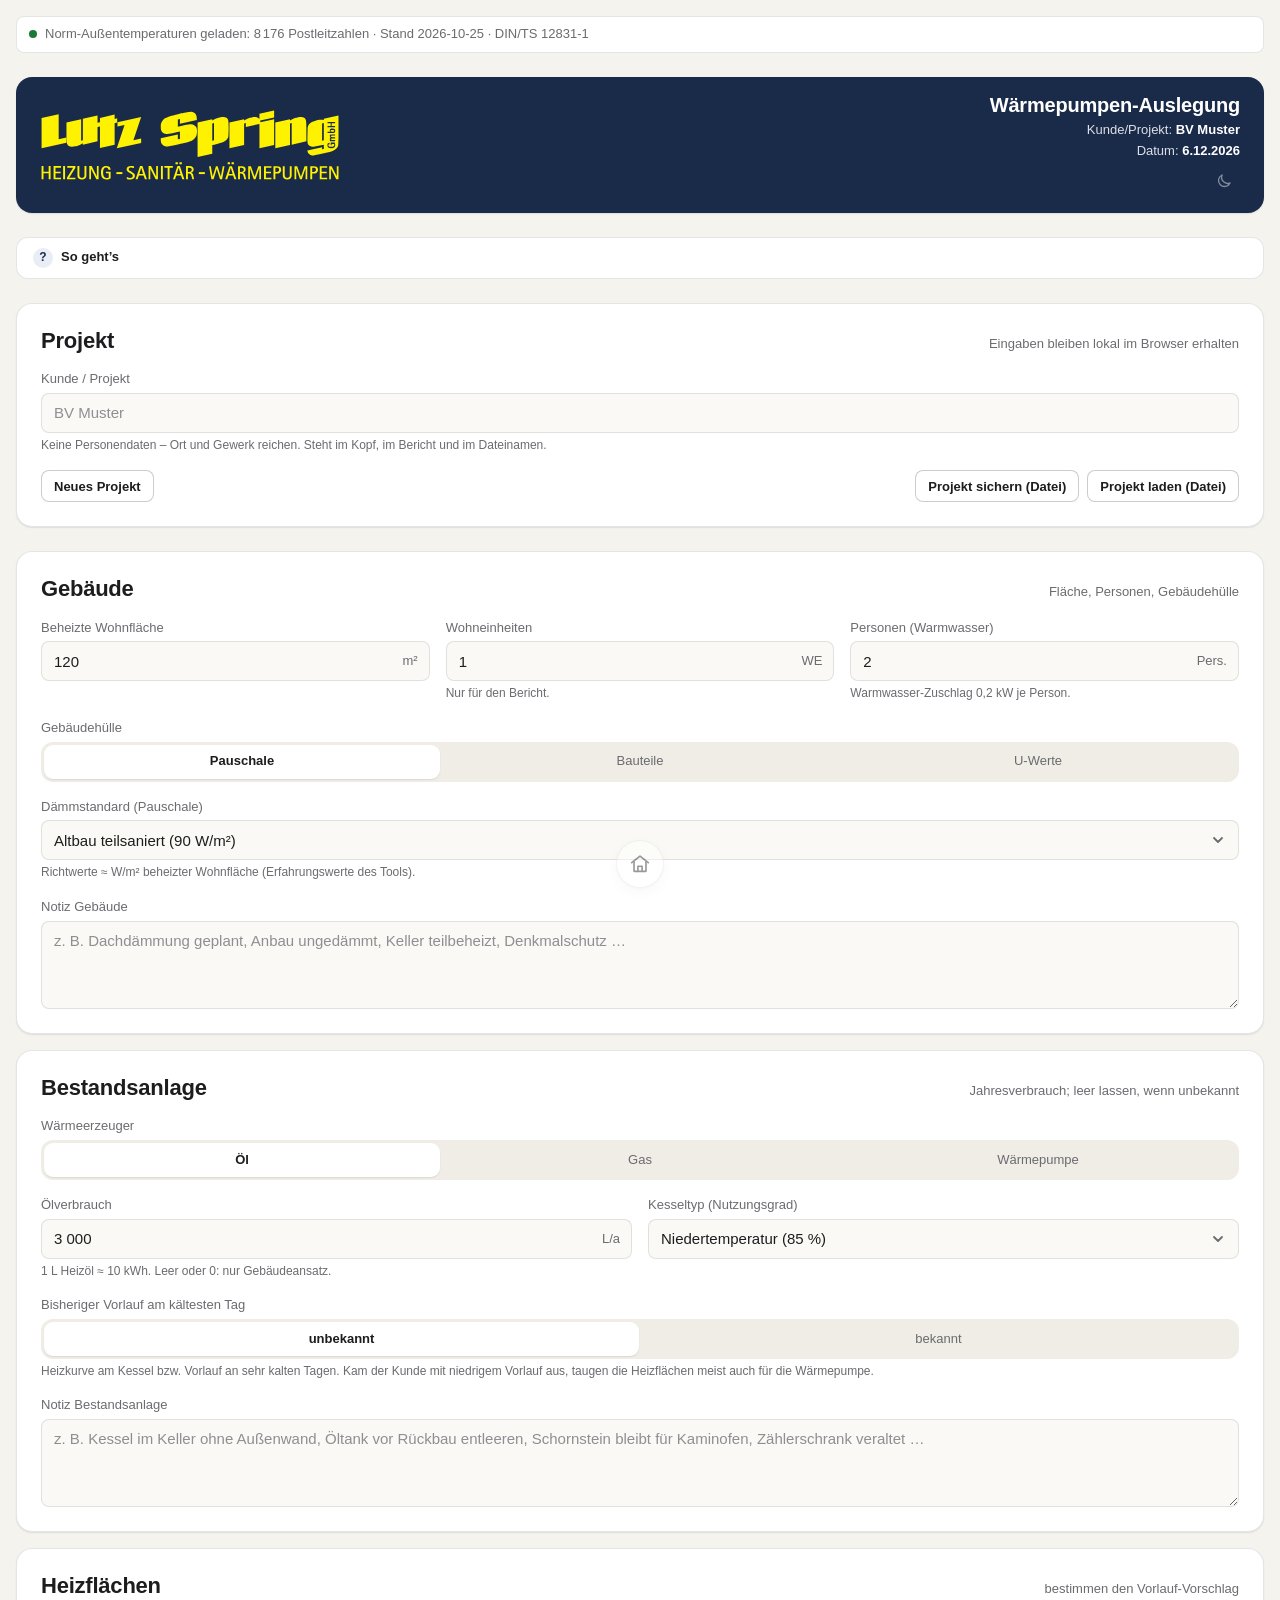
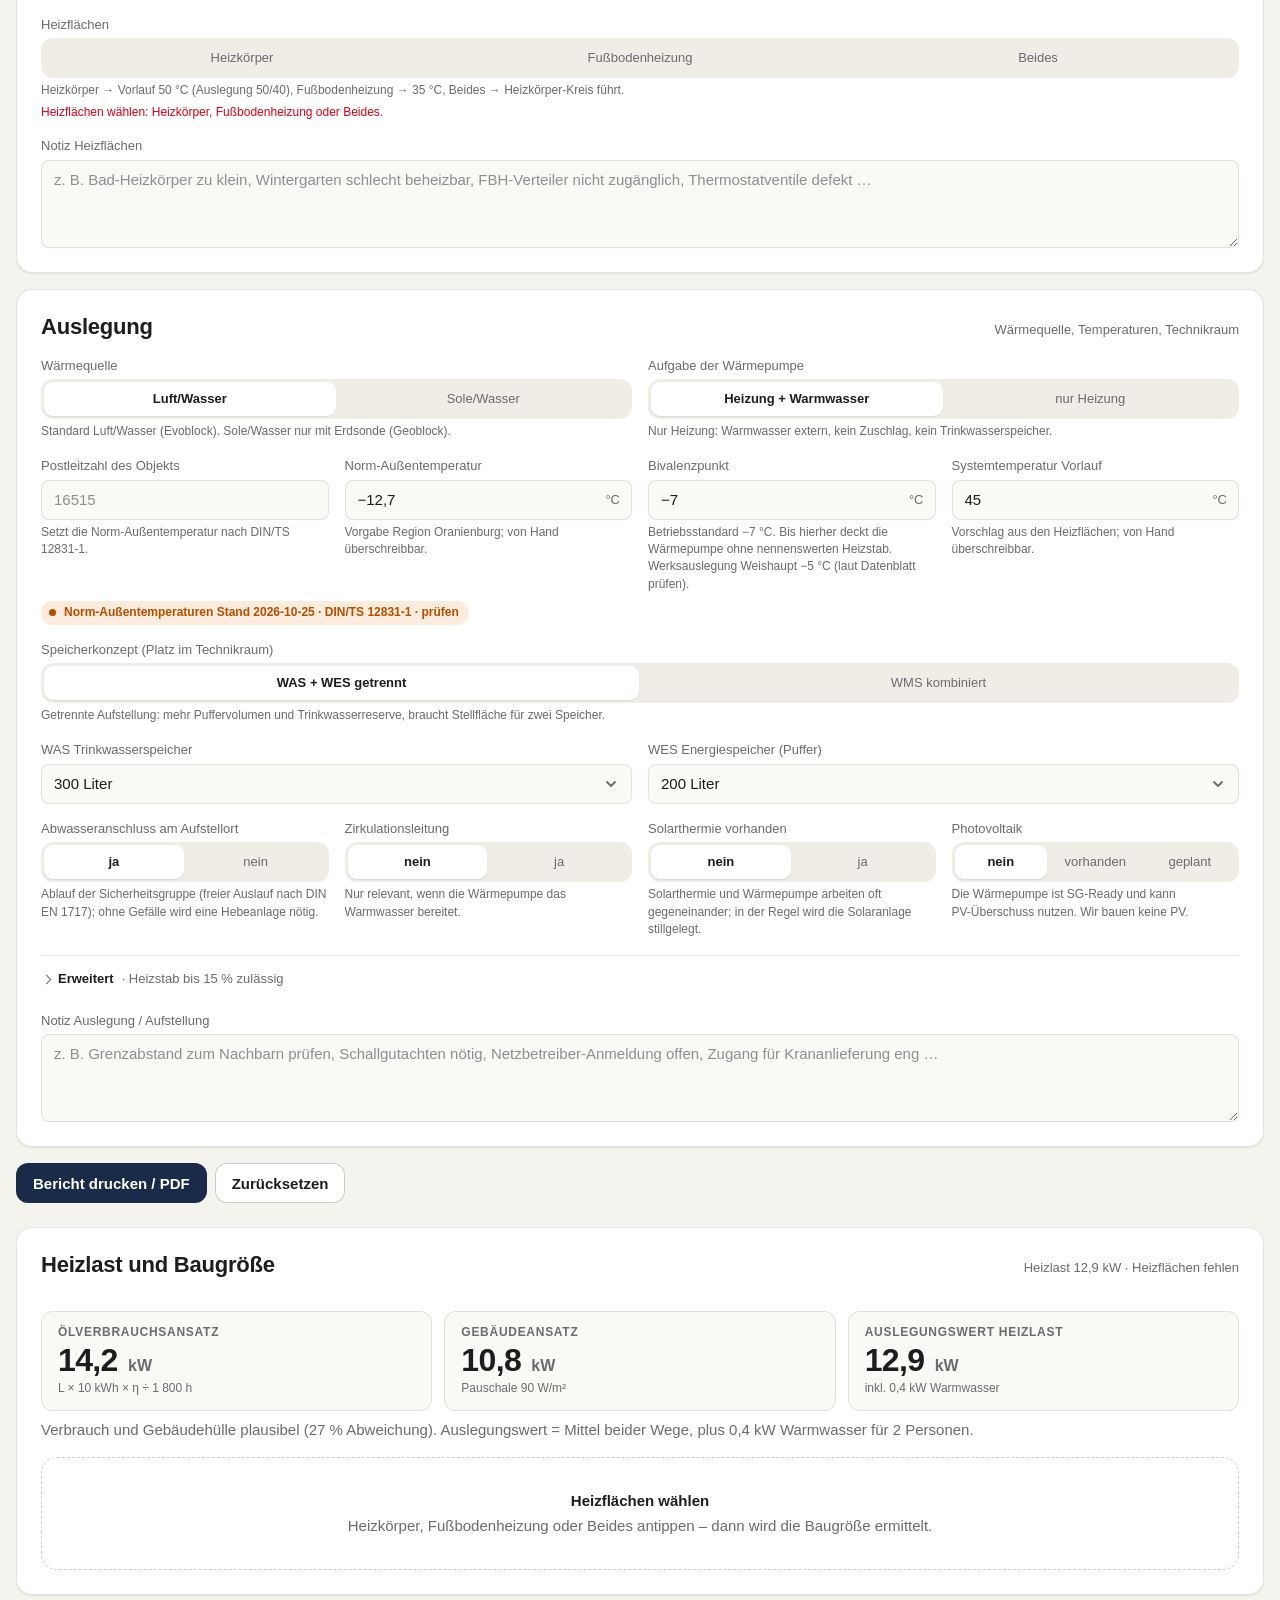
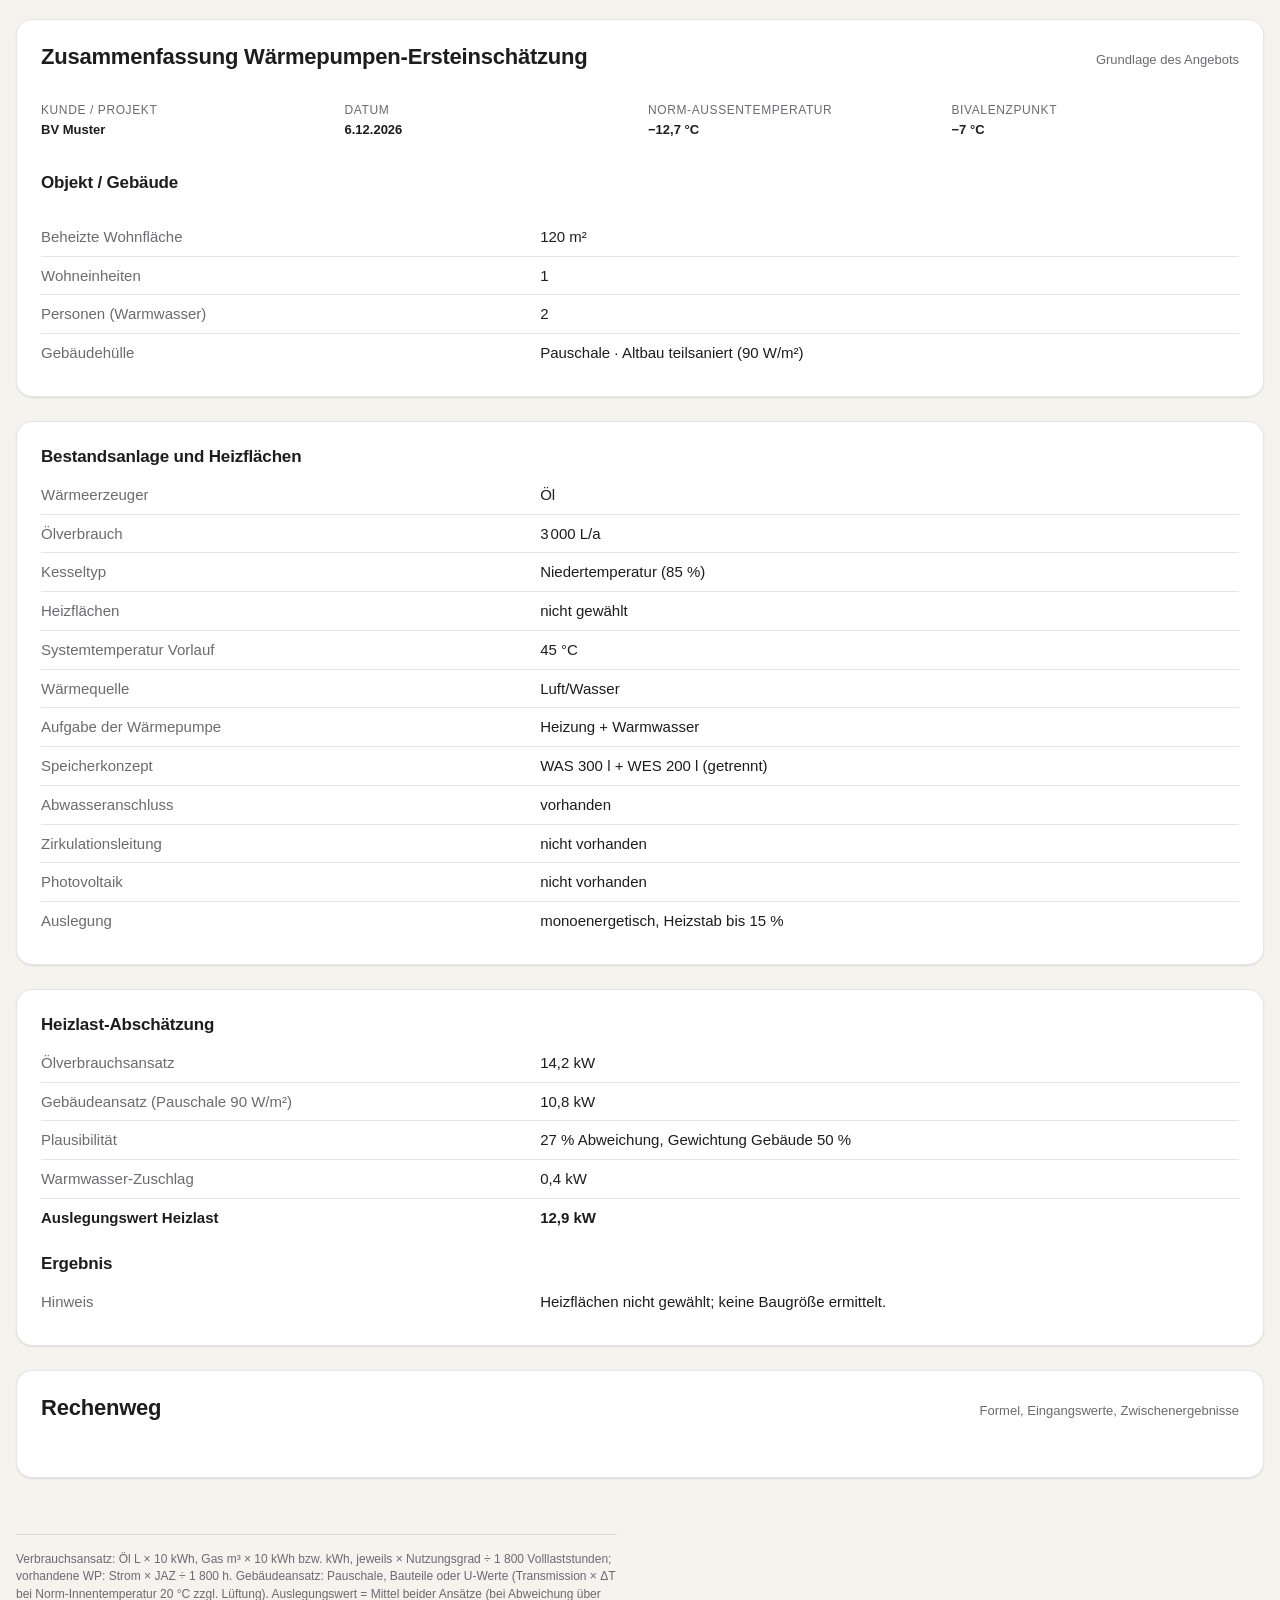
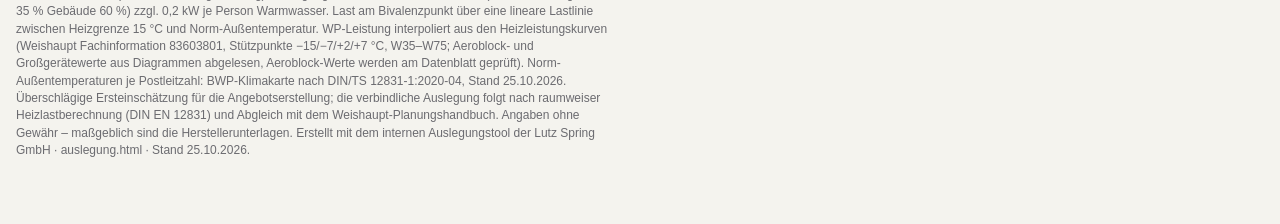
==== commit 2683bf74: "auslegung: Umbau Schritt 4–5 · Neubau auf design.css 2.1 nach Feldliste, Referenzwerte A1–A5 neu gem" ====
--- a/auslegung.html
+++ b/auslegung.html
@@ -1291,17 +1291,19 @@
         </div>
       </div>
       <div id="hinweiseNach" class="ls-stack ls-mt-4"></div>
-      <div id="alternativeBlock" class="ls-card ls-card--flat ls-mt-4" hidden>
+      <div id="alternativeBlock" class="ls-card ls-card--flat ls-mt-4 ls-no-print" hidden>
         <div class="ls-card__head"><h3 id="altTitel">Alternative</h3><span class="ls-badge" id="altBadge">Aeroblock</span></div>
         <p class="ls-muted" id="altText"></p>
         <div class="ls-toolbar ls-no-print ls-mt-2"><button type="button" class="ls-btn ls-btn--secondary ls-btn--sm" id="btnAero">Aeroblock stattdessen auslegen</button></div>
       </div>
-      <div class="ls-mt-4">
-        <h3>Objektabhängige Zusatzpositionen <span class="ls-muted">· nicht im Standardumfang</span></h3>
-        <div class="ls-list ls-mt-2" id="komponenten"></div>
-        <div class="ls-legend ls-mt-2"><span class="ls-badge ls-badge--navy">erforderlich</span> <span class="ls-badge ls-badge--warn">objektabhängig</span> <span class="ls-badge">optional</span></div>
-      </div>
     </div>
+  </section>
+
+  <!-- 6a · Zusatzpositionen und Rechenweg (Bildschirm; im Druck stehen sie im Bericht) -->
+  <section class="ls-card ls-no-print" id="zusatzCard" aria-labelledby="h-zusatz" hidden>
+    <div class="ls-card__head"><h2 id="h-zusatz">Objektabhängige Zusatzpositionen</h2><span class="ls-card__sub">nicht im Standardumfang</span></div>
+    <div class="ls-list" id="komponenten"></div>
+    <div class="ls-legend ls-mt-2"><span class="ls-badge ls-badge--navy">erforderlich</span> <span class="ls-badge ls-badge--warn">objektabhängig</span> <span class="ls-badge">optional</span></div>
     <details class="ls-details ls-mt-4" id="rechenwegBlock">
       <summary>Rechenweg</summary>
       <dl class="ls-dl ls-mt-2" id="rechenweg"></dl>
@@ -1317,20 +1319,29 @@
       <div><span>Norm-Außentemperatur</span><b id="berichtNormAT">–</b></div>
       <div><span>Bivalenzpunkt</span><b id="berichtBiv">–</b></div>
     </div>
-    <div class="ls-grid ls-grid--2 ls-mt-4">
-      <div><h3>Objekt / Gebäude</h3><dl class="ls-dl ls-mt-2" id="berichtGebaeude"></dl></div>
-      <div><h3>Bestandsanlage und Heizflächen</h3><dl class="ls-dl ls-mt-2" id="berichtBestand"></dl></div>
-    </div>
-    <h3 class="ls-mt-4">Heizlast-Abschätzung</h3>
+    <h3 class="ls-mt-4">Objekt / Gebäude</h3>
+    <dl class="ls-dl ls-mt-2" id="berichtGebaeude"></dl>
+  </section>
+  <!-- Bericht, Teil 1b: Bestandsanlage und Heizflächen (kurze Karten, damit der Druck zwischen den Karten umbricht) -->
+  <section class="ls-card" aria-labelledby="h-bericht-bestand">
+    <h3 id="h-bericht-bestand">Bestandsanlage und Heizflächen</h3>
+    <dl class="ls-dl ls-mt-2" id="berichtBestand"></dl>
+  </section>
+  <!-- Bericht, Teil 2: Heizlast und Ergebnis (eigene Karte, damit der Druck zwischen den Karten umbricht) -->
+  <section class="ls-card" aria-labelledby="h-bericht-ergebnis">
+    <h2 id="h-bericht-ergebnis" class="ls-sr-only">Heizlast und Ergebnis</h2>
+    <h3>Heizlast-Abschätzung</h3>
     <dl class="ls-dl ls-mt-2" id="berichtHeizlast"></dl>
     <h3 class="ls-mt-4">Ergebnis</h3>
     <dl class="ls-dl ls-mt-2" id="berichtErgebnis"></dl>
-    <div id="berichtKomponentenBlock" class="ls-mt-4" hidden>
-      <h3>Objektabhängige Zusatzpositionen</h3>
-      <div class="ls-list ls-mt-2" id="berichtKomponenten"></div>
-    </div>
-    <h3 class="ls-mt-4">Rechenweg</h3>
-    <dl class="ls-dl ls-mt-2" id="berichtRechenweg"></dl>
+  </section>
+  <section class="ls-card" id="berichtKomponentenBlock" aria-labelledby="h-bericht-zusatz" hidden>
+    <div class="ls-card__head"><h2 id="h-bericht-zusatz">Objektabhängige Zusatzpositionen</h2><span class="ls-card__sub">nicht im Standardumfang</span></div>
+    <div class="ls-list" id="berichtKomponenten"></div>
+  </section>
+  <section class="ls-card" aria-labelledby="h-bericht-rechenweg">
+    <div class="ls-card__head"><h2 id="h-bericht-rechenweg">Rechenweg</h2><span class="ls-card__sub">Formel, Eingangswerte, Zwischenergebnisse</span></div>
+    <dl class="ls-dl" id="berichtRechenweg"></dl>
     <div id="berichtNotizen" class="ls-stack ls-mt-4"></div>
   </section>
 
@@ -1629,9 +1640,9 @@
 function optText(id){ var e = $(id); return e.options[e.selectedIndex] ? e.options[e.selectedIndex].text : ''; }
 function esc(s){ return String(s == null ? '' : s).replace(/&/g,'&amp;').replace(/</g,'&lt;').replace(/>/g,'&gt;').replace(/"/g,'&quot;'); }
 function kpi(id, text, einheit, richtwert){ $(id).innerHTML = (richtwert ? '<span class="ls-approx">' : '<span>') + text + '</span>' + (einheit ? ' <small>' + einheit + '</small>' : ''); }
-function note(art, fett, text){
+function note(art, fett, text, nurBildschirm){
   var icon = art === 'ok' ? '<path d="M5 10.5l3.5 3.5L15 7" stroke-linecap="round" stroke-linejoin="round"/>' : (art === 'info' ? '<circle cx="10" cy="10" r="8"/><path d="M10 9v5M10 6.5v.5" stroke-linecap="round"/>' : '<path d="M10 3l8 14H2z" stroke-linejoin="round"/><path d="M10 8v4M10 14.5v.5" stroke-linecap="round"/>');
-  return '<div class="ls-note ls-note--'+art+'"><svg class="ls-note__icon" viewBox="0 0 20 20" fill="none" stroke="currentColor" stroke-width="1.8" aria-hidden="true">'+icon+'</svg><div><b>'+fett+'</b> '+text+'</div></div>';
+  return '<div class="ls-note ls-note--'+art+(nurBildschirm ? ' ls-no-print' : '')+'"><svg class="ls-note__icon" viewBox="0 0 20 20" fill="none" stroke="currentColor" stroke-width="1.8" aria-hidden="true">'+icon+'</svg><div><b>'+fett+'</b> '+text+'</div></div>';
 }
 function dl(id, zeilen){ $(id).innerHTML = zeilen.map(function(z){ return '<dt'+(z[2]?' class="ls-dl__strong"':'')+'>'+esc(z[0])+'</dt><dd'+(z[2]?' class="ls-dl__strong"':'')+'>'+(z[3] ? z[1] : esc(z[1]))+'</dd>'; }).join(''); }
 function grad(n){ return LS.fmt(n, n % 1 ? 1 : 0) + ' °C'; }
@@ -1876,13 +1887,13 @@
   /* ---- Heizflächen sind Pflichtwahl (Entscheidung Feldliste Frage 9) ---- */
   if(!b.heizflaechen){
     LS.fehler('heizflaechen', 'Heizflächen wählen: Heizkörper, Fußbodenheizung oder Beides.');
-    $('leerzustand').hidden = false; $('empfehlungBlock').hidden = true; $('hinweiseVorab').innerHTML = '';
+    $('leerzustand').hidden = false; $('empfehlungBlock').hidden = true; $('zusatzCard').hidden = true; $('hinweiseVorab').innerHTML = '';
     $('ergebnisSub').textContent = 'Heizlast ' + LS.fmt(hlFinal,1) + ' kW · Heizflächen fehlen';
     $('rechenweg').innerHTML = ''; $('berichtRechenweg').innerHTML = ''; berichtSchreiben(b, {hlVerbrauch:hlVerbrauch, geb:geb, hlGebaeude:hlGebaeude, wwZuschlag:wwZuschlag, hlFinal:hlFinal, abw:abw, wG:wG, vLabel:vLabel});
     document.title = 'Wärmepumpenauslegung – ' + ($('projekt').value.trim() || 'BV Muster') + ' – ' + LS.datum();
     return;
   }
-  $('leerzustand').hidden = true; $('empfehlungBlock').hidden = false;
+  $('leerzustand').hidden = true; $('empfehlungBlock').hidden = false; $('zusatzCard').hidden = false;
 
   /* ---- Baugröße (wie alt) ---- */
   var apTemp = b.bivalenz, normAT = b.normAT, vl = b.vorlauf;
@@ -1954,7 +1965,7 @@
   var bivTxt = (b.waermequelle === "sole")
     ? "Sole/Wasser-Auslegung (Geoblock). Die Erdwärmequelle liefert nahezu konstante Leistung über das ganze Jahr, monovalenter Betrieb ohne nennenswerte Elektro-Zusatzheizung. Voraussetzung: fachgerecht dimensionierte Erdsonden-Bohrung (Entzugsleistung nach VDI 4640, Genehmigung erforderlich)."
     : "Auslegung monoenergetisch mit Bivalenzpunkt "+grad(apTemp)+" bei einer Norm-Außentemperatur von "+grad(normAT)+". Bei 0 Sperrstunden (§ 14a EnWG, Neuanlage) unkritisch. Weishaupt-Werksauslegung: Bivalenztemperatur −5 °C (laut Datenblatt prüfen).";
-  nach += note('info', 'Auslegung.', bivTxt);
+  nach += note('info', 'Auslegung.', bivTxt, true);   /* im Druck steht der Text unter „Bewertung“ im Bericht */
   $('hinweiseVorab').innerHTML = vorab; $('hinweiseNach').innerHTML = nach;
 
   if(aeroWahl && b.waermequelle !== 'sole'){
@@ -2001,7 +2012,7 @@
 }
 function ergebnisLeer(text){
   ['kpiVerbrauch','kpiGebaeude','kpiHeizlast'].forEach(function(id){ $(id).textContent = '–'; });
-  $('plausi').textContent = ''; $('leerzustand').hidden = true; $('empfehlungBlock').hidden = true; $('hinweiseVorab').innerHTML = '';
+  $('plausi').textContent = ''; $('leerzustand').hidden = true; $('empfehlungBlock').hidden = true; $('zusatzCard').hidden = true; $('hinweiseVorab').innerHTML = '';
   $('ergebnisSub').textContent = text; $('rechenweg').innerHTML = ''; $('berichtRechenweg').innerHTML = '';
   dl('berichtHeizlast', [['Hinweis', text]]); dl('berichtErgebnis', []);
 }
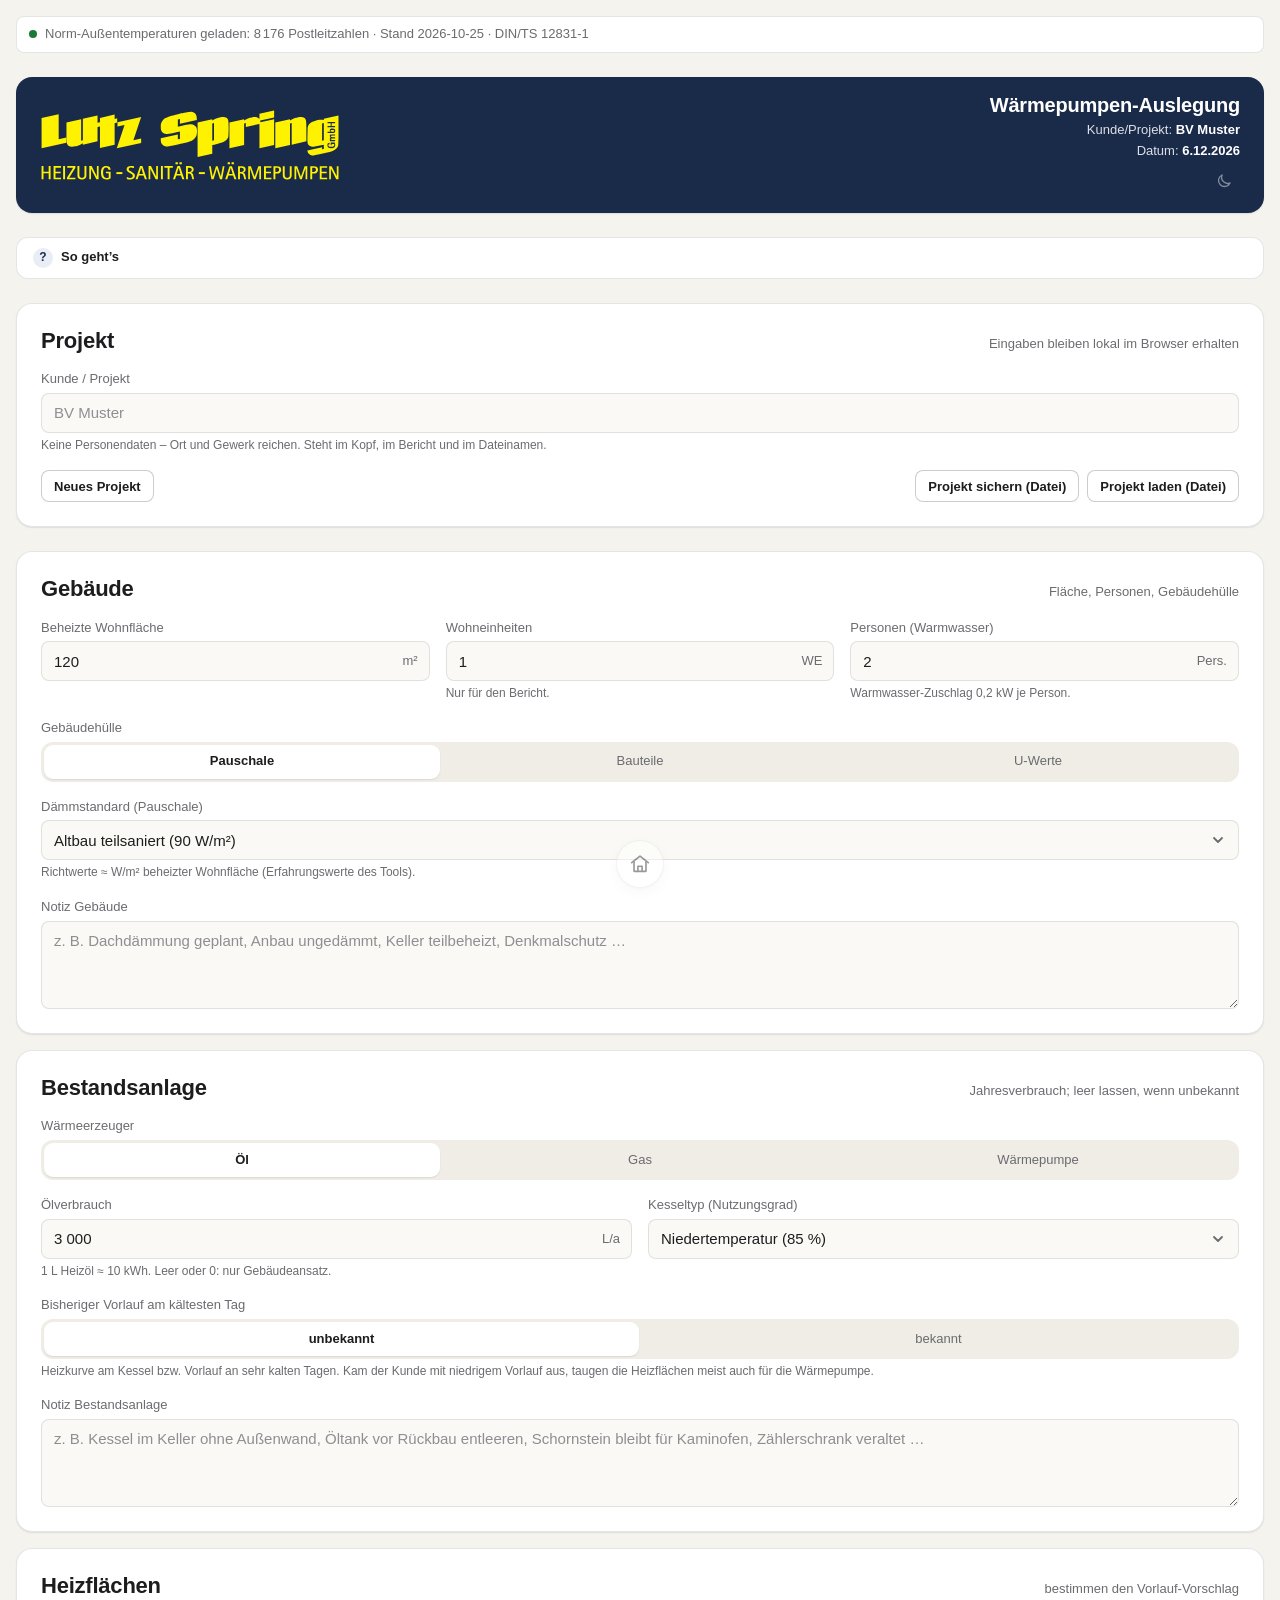
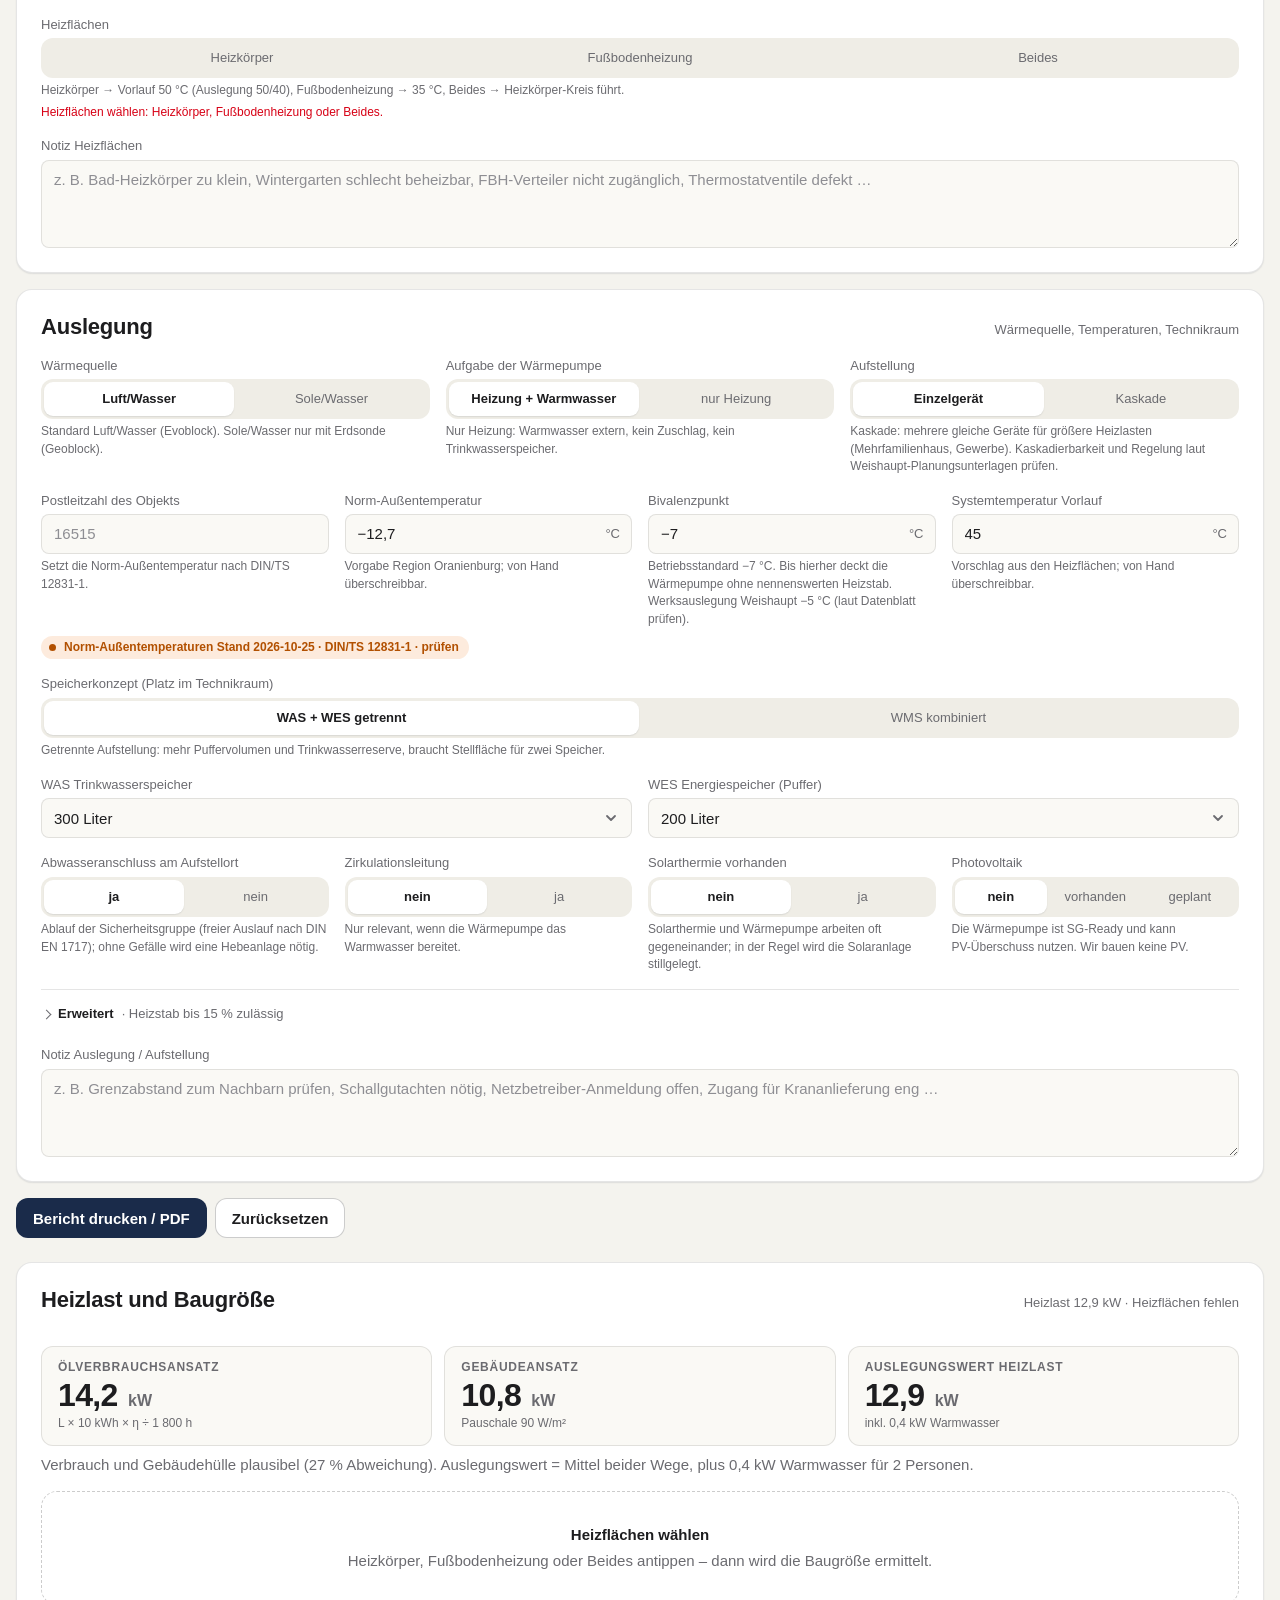
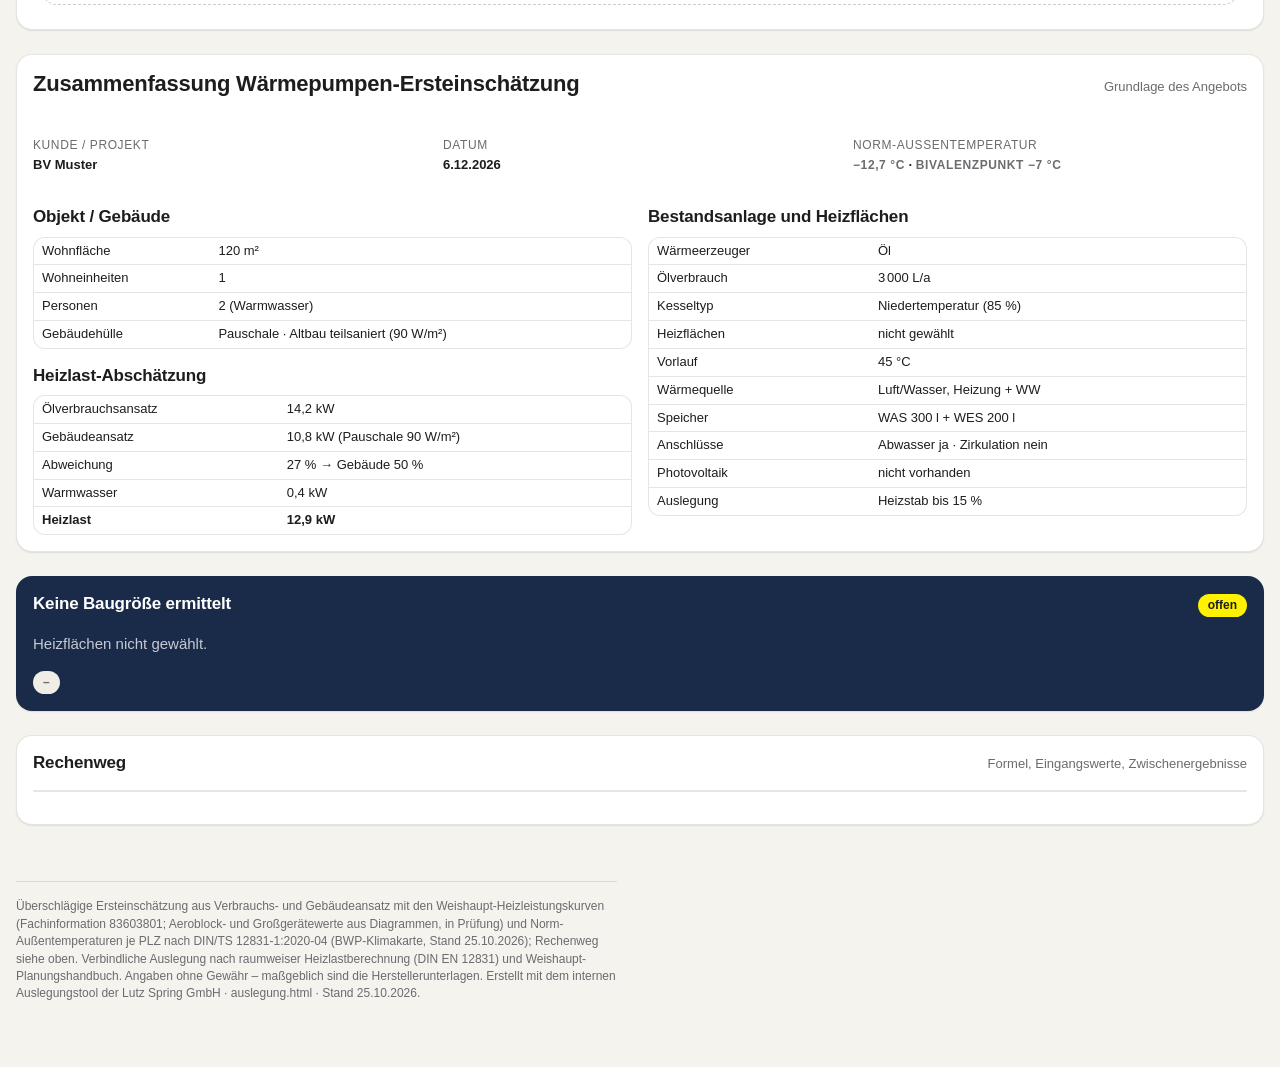
==== commit 2e39017a: "auslegung: Erweiterung Kaskaden-Planung (Referenzfall A6) · Bericht kompakt, Seite 1 mit Zusammenfas" ====
--- a/auslegung.html
+++ b/auslegung.html
@@ -1130,6 +1130,27 @@
           </div>
           <div class="ls-hint" id="aufgabeHint">Nur Heizung: Warmwasser extern, kein Zuschlag, kein Trinkwasserspeicher.</div>
         </div>
+        <div class="ls-field">
+          <span class="ls-label" id="aufstellungLabel">Aufstellung</span>
+          <div class="ls-seg ls-seg--full" role="group" aria-labelledby="aufstellungLabel">
+            <label><input type="radio" name="aufstellung" id="aufstellungEinzel" value="einzel" checked><span>Einzelgerät</span></label>
+            <label><input type="radio" name="aufstellung" id="aufstellungKaskade" value="kaskade"><span>Kaskade</span></label>
+          </div>
+          <div class="ls-hint">Kaskade: mehrere gleiche Geräte für größere Heizlasten (Mehrfamilienhaus, Gewerbe). Kaskadierbarkeit und Regelung laut Weishaupt-Planungsunterlagen prüfen.</div>
+        </div>
+      </div>
+      <div class="ls-fields ls-mt-4" id="blockKaskade" hidden>
+        <div class="ls-field">
+          <label class="ls-label" for="kaskadeGeraet">Gerät der Kaskade</label>
+          <select class="ls-select" id="kaskadeGeraet"></select>
+          <div class="ls-hint">Alle Geräte der Kaskade sind baugleich; die Liste folgt der Wärmequelle.</div>
+        </div>
+        <div class="ls-field">
+          <label class="ls-label" for="kaskadeAnzahl">Anzahl Geräte</label>
+          <div class="ls-unit"><input class="ls-input ls-num" id="kaskadeAnzahl" type="text" inputmode="numeric" placeholder="automatisch"><span>Stück</span></div>
+          <div class="ls-hint" id="kaskadeHint">Leer = automatisch: kleinste Anzahl (mindestens 2), deren Leistung am Bivalenzpunkt die Gebäudelast deckt.</div>
+          <div class="ls-error" id="kaskadeAnzahlErr" hidden></div>
+        </div>
       </div>
       <div class="ls-fields ls-mt-4">
         <div class="ls-field">
@@ -1260,7 +1281,7 @@
   </form>
 
   <!-- 6 · Ergebnis -->
-  <section class="ls-card" id="ergebnis" aria-labelledby="h-ergebnis">
+  <section class="ls-card ls-no-print" id="ergebnis" aria-labelledby="h-ergebnis">
     <div class="ls-card__head"><h2 id="h-ergebnis">Heizlast und Baugröße</h2><span class="ls-card__sub" id="ergebnisSub">rechnet bei jeder Änderung mit</span></div>
     <div id="hinweiseVorab" class="ls-stack"></div>
     <div class="ls-kpis ls-mt-4">
@@ -1310,44 +1331,46 @@
     </details>
   </section>
 
-  <!-- 7 · Bericht (Druck) -->
-  <section class="ls-card ls-report" id="bericht" aria-labelledby="h-bericht">
+  <!-- 7 · Bericht (Druck): kompakt; kurze Karten, damit der Druck zwischen den Karten umbricht (design.css: Karten brechen nicht) -->
+  <section class="ls-card ls-card--tight ls-report" id="bericht" aria-labelledby="h-bericht">
     <div class="ls-card__head"><h2 id="h-bericht">Zusammenfassung Wärmepumpen-Ersteinschätzung</h2><span class="ls-card__sub">Grundlage des Angebots</span></div>
-    <div class="ls-report__meta">
+    <div class="ls-report__meta ls-mt-2">
       <div><span>Kunde / Projekt</span><b id="berichtProjekt">BV Muster</b></div>
       <div><span>Datum</span><b id="berichtDatum">–</b></div>
-      <div><span>Norm-Außentemperatur</span><b id="berichtNormAT">–</b></div>
-      <div><span>Bivalenzpunkt</span><b id="berichtBiv">–</b></div>
+      <div><span>Norm-Außentemperatur</span><b><span id="berichtNormAT">–</span> · <span id="berichtBiv">–</span></b></div>
     </div>
-    <h3 class="ls-mt-4">Objekt / Gebäude</h3>
-    <dl class="ls-dl ls-mt-2" id="berichtGebaeude"></dl>
+    <div class="ls-grid ls-mt-4">
+      <div>
+        <h3>Objekt / Gebäude</h3>
+        <div class="ls-table-wrap ls-mt-2"><table class="ls-table ls-table--compact"><tbody id="berichtGebaeude"></tbody></table></div>
+        <h3 class="ls-mt-4">Heizlast-Abschätzung</h3>
+        <div class="ls-table-wrap ls-mt-2"><table class="ls-table ls-table--compact"><tbody id="berichtHeizlast"></tbody></table></div>
+      </div>
+      <div>
+        <h3>Bestandsanlage und Heizflächen</h3>
+        <div class="ls-table-wrap ls-mt-2"><table class="ls-table ls-table--compact"><tbody id="berichtBestand"></tbody></table></div>
+      </div>
+    </div>
   </section>
-  <!-- Bericht, Teil 1b: Bestandsanlage und Heizflächen (kurze Karten, damit der Druck zwischen den Karten umbricht) -->
-  <section class="ls-card" aria-labelledby="h-bericht-bestand">
-    <h3 id="h-bericht-bestand">Bestandsanlage und Heizflächen</h3>
-    <dl class="ls-dl ls-mt-2" id="berichtBestand"></dl>
+  <section class="ls-card ls-card--navy ls-card--tight" id="berichtErgebnisKarte" aria-labelledby="h-bericht-ergebnis">
+    <div class="ls-card__head"><h3 id="h-bericht-ergebnis">Ergebnis</h3><span class="ls-badge ls-badge--yellow" id="berichtBadge">Vorschlag</span></div>
+    <p class="ls-muted" id="berichtGeraetMeta">–</p>
+    <div class="ls-kpis ls-mt-2" id="berichtKpis"></div>
+    <div class="ls-row ls-mt-2"><span class="ls-badge" id="berichtStatus">–</span><span class="ls-muted" id="berichtBewertung"></span></div>
   </section>
-  <!-- Bericht, Teil 2: Heizlast und Ergebnis (eigene Karte, damit der Druck zwischen den Karten umbricht) -->
-  <section class="ls-card" aria-labelledby="h-bericht-ergebnis">
-    <h2 id="h-bericht-ergebnis" class="ls-sr-only">Heizlast und Ergebnis</h2>
-    <h3>Heizlast-Abschätzung</h3>
-    <dl class="ls-dl ls-mt-2" id="berichtHeizlast"></dl>
-    <h3 class="ls-mt-4">Ergebnis</h3>
-    <dl class="ls-dl ls-mt-2" id="berichtErgebnis"></dl>
-  </section>
-  <section class="ls-card" id="berichtKomponentenBlock" aria-labelledby="h-bericht-zusatz" hidden>
-    <div class="ls-card__head"><h2 id="h-bericht-zusatz">Objektabhängige Zusatzpositionen</h2><span class="ls-card__sub">nicht im Standardumfang</span></div>
+  <section class="ls-card ls-card--tight" id="berichtKomponentenBlock" aria-labelledby="h-bericht-zusatz" hidden>
+    <div class="ls-card__head"><h3 id="h-bericht-zusatz">Objektabhängige Zusatzpositionen</h3><span class="ls-card__sub">nicht im Standardumfang</span></div>
     <div class="ls-list" id="berichtKomponenten"></div>
   </section>
-  <section class="ls-card" aria-labelledby="h-bericht-rechenweg">
-    <div class="ls-card__head"><h2 id="h-bericht-rechenweg">Rechenweg</h2><span class="ls-card__sub">Formel, Eingangswerte, Zwischenergebnisse</span></div>
-    <dl class="ls-dl" id="berichtRechenweg"></dl>
+  <section class="ls-card ls-card--tight" aria-labelledby="h-bericht-rechenweg">
+    <div class="ls-card__head"><h3 id="h-bericht-rechenweg">Rechenweg</h3><span class="ls-card__sub">Formel, Eingangswerte, Zwischenergebnisse</span></div>
+    <div class="ls-table-wrap ls-mt-2"><table class="ls-table ls-table--compact"><tbody id="berichtRechenweg"></tbody></table></div>
     <div id="berichtNotizen" class="ls-stack ls-mt-4"></div>
   </section>
 
   <!-- 8 · Fuß -->
   <footer class="ls-footer">
-    Verbrauchsansatz: Öl L × 10 kWh, Gas m³ × 10 kWh bzw. kWh, jeweils × Nutzungsgrad ÷ 1 800 Volllaststunden; vorhandene WP: Strom × JAZ ÷ 1 800 h. Gebäudeansatz: Pauschale, Bauteile oder U-Werte (Transmission × ΔT bei Norm-Innentemperatur 20 °C zzgl. Lüftung). Auslegungswert = Mittel beider Ansätze (bei Abweichung über 35 % Gebäude 60 %) zzgl. 0,2 kW je Person Warmwasser. Last am Bivalenzpunkt über eine lineare Lastlinie zwischen Heizgrenze 15 °C und Norm-Außentemperatur. WP-Leistung interpoliert aus den Heizleistungskurven (Weishaupt Fachinformation 83603801, Stützpunkte −15/−7/+2/+7 °C, W35–W75; Aeroblock- und Großgerätewerte aus Diagrammen abgelesen, Aeroblock-Werte werden am Datenblatt geprüft). Norm-Außentemperaturen je Postleitzahl: BWP-Klimakarte nach DIN/TS 12831-1:2020-04, Stand 25.10.2026. Überschlägige Ersteinschätzung für die Angebotserstellung; die verbindliche Auslegung folgt nach raumweiser Heizlastberechnung (DIN EN 12831) und Abgleich mit dem Weishaupt-Planungshandbuch. Angaben ohne Gewähr – maßgeblich sind die Herstellerunterlagen. Erstellt mit dem internen Auslegungstool der Lutz Spring GmbH · auslegung.html · Stand 25.10.2026.
+    Überschlägige Ersteinschätzung aus Verbrauchs- und Gebäudeansatz mit den Weishaupt-Heizleistungskurven (Fachinformation 83603801; Aeroblock- und Großgerätewerte aus Diagrammen, in Prüfung) und Norm-Außentemperaturen je PLZ nach DIN/TS 12831-1:2020-04 (BWP-Klimakarte, Stand 25.10.2026); Rechenweg siehe oben. Verbindliche Auslegung nach raumweiser Heizlastberechnung (DIN EN 12831) und Weishaupt-Planungshandbuch. Angaben ohne Gewähr – maßgeblich sind die Herstellerunterlagen. Erstellt mit dem internen Auslegungstool der Lutz Spring GmbH · auslegung.html · Stand 25.10.2026.
   </footer>
 </div>
 
@@ -1565,6 +1588,7 @@
    mit Vorgabe −12,7 °C, automatisch aus der Postleitzahl (normaussentemperatur.json); Heizflächen sind
    Pflichtwahl (alt rechnete ohne Wahl mit 45 °C); PDF-Dateiname „Wärmepumpenauslegung – Gerät – Kunde – Datum“;
    Zustand wird nach Neuladen vollständig wiederhergestellt (alt verlor die Kühlung).
+   Erweiterung Schritt 10 (Fabian 2026-10-25): Kaskaden-Planung (Aufstellung „Kaskade“, baugleiche Geräte, Anzahl automatisch oder von Hand), Referenzfall A6.
    Theme-Schalter, Datum und Drucken übernimmt ls.js (LS.start).
    ============================================================ */
 var PROJEKT_KEY = 'auslegung-projekt';
@@ -1681,6 +1705,21 @@
     : pv === 'geplant' ? 'PV geplant: SG-Ready-Vorbereitung vorsehen (Leerrohr/Steuerleitung zum künftigen Wechselrichter).'
     : 'Die Wärmepumpe ist SG-Ready und kann PV-Überschuss nutzen. Wir bauen keine PV.';
   $('erweitertKurz').textContent = $('streng').checked ? '· streng: 100 % Wärmepumpe' : '· Heizstab bis 15 % zulässig';
+  var kask = seg('aufstellung') === 'kaskade'; $('blockKaskade').hidden = !kask;
+  kaskadeListe();
+}
+/* Geräteliste der Kaskade: alle Geräte der gewählten Wärmequelle; Vorgabe WWP LA 20/30-A R (Luft) bzw. WGB 14 (Sole) */
+var kaskadeWunsch = null;   /* gewünschtes Kaskadengerät aus Browser-Speicher oder Projektdatei, bis die Liste gebaut ist */
+function kaskadeListe(){
+  var sel = $('kaskadeGeraet'), sole = seg('waermequelle') === 'sole';
+  var vorher = sel.value || kaskadeWunsch || (LS.speicher.lesen(PROJEKT_KEY + '-felder', {}) || {}).kaskadeGeraet || '';
+  kaskadeWunsch = null;
+  var liste = geraete.filter(function(g){ return sole ? g.typ === 'sole' : g.typ !== 'sole'; });
+  if(sel.options.length === liste.length && sel.options[0] && sel.options[0].value === liste[0].name) return;
+  sel.innerHTML = '';
+  liste.forEach(function(g){ var o = document.createElement('option'); o.value = g.name; o.textContent = geraeteBez(g) + ' (' + LS.fmt(g.min,1) + '–' + LS.fmt(g.max,1) + ' kW)'; sel.appendChild(o); });
+  var std = sole ? 'WGB 14' : 'WWP LA 20/30-A R';
+  sel.value = liste.some(function(g){ return g.name === vorher; }) ? vorher : std;
 }
 
 /* ---------- Vorlauf-Vorschlag aus den Heizflächen (wie alt: hk 50, fbh 35, beides = Heizkörper-Kreis) ---------- */
@@ -1761,8 +1800,9 @@
   }
   return { cls: cls, kurz: kurz, txt: txt, altVl: altVl, komfort: komfort };
 }
-function komponentenErmitteln(b, gewaehlt, hlFinal){
+function komponentenErmitteln(b, gewaehlt, hlFinal, kaskade){
   var k = [];
+  if(kaskade) k.push({art:"pflicht", name:"Kaskadenregelung und hydraulische Einbindung ("+kaskade.n+" Geräte)", desc:"Kaskadenmanager bzw. Regelung für "+kaskade.n+" baugleiche Geräte, hydraulische Weiche oder Pufferspeicher als Systemtrennung, Verteilung und Rohrnetz für die Gesamtleistung. Kaskadierbarkeit, maximale Geräteanzahl und Puffervolumen laut Weishaupt-Planungsunterlagen prüfen."});
   if(b.solar === "ja" && b.solarDemontage === "ja") k.push({art:"pflicht", name:"Leerer Kanister für Solarflüssigkeit", desc:"Zum Auffangen der Solarflüssigkeit beim Rückbau der Solarthermie-Anlage. Der Kanister verbleibt beim Kunden."});
   if(b.bestand === "oel") k.push({art:"pflicht", name:"Öltankentsorgung inkl. Restölentsorgung", desc:"Demontage und fachgerechte Entsorgung des Öltanks samt Restöl und Ölschlamm. Bei erdverlegten oder Kellertanks ggf. Fachbetrieb erforderlich. Entsorgungsnachweis dokumentieren."});
   if(b.waermequelle === "sole"){
@@ -1835,6 +1875,9 @@
   b.kuehlRaeume = fl && b.kuehlung === 'ja' ? wert('kuehlRaeume', 1, 40, '1') : 0;
   if(b.kuehlRaeume != null) b.kuehlRaeume = parseInt(b.kuehlRaeume) || 1;
   b.waermequelle = seg('waermequelle');
+  b.aufstellung = seg('aufstellung'); b.kaskadeGeraet = $('kaskadeGeraet').value;
+  b.kaskadeAnzahl = b.aufstellung === 'kaskade' ? optional('kaskadeAnzahl', 2, 8, '2') : 0;
+  if(b.kaskadeAnzahl != null) b.kaskadeAnzahl = Math.round(b.kaskadeAnzahl);
   b.normAT = wert('normAT', -25, 5, '−12,7'); b.bivalenz = wert('bivalenz', -15, 0, '−7'); b.vorlauf = wert('vorlauf', 25, 75, '50');
   b.streng = $('streng').checked;
   b.speicherKonzept = seg('speicherKonzept'); b.abwasser = seg('abwasser'); b.zirkulation = seg('zirkulation');
@@ -1844,7 +1887,7 @@
     [['wandA','uWandA',0,10000,'140'],['wandU','uWandU',0.1,5,'0,8'],['dachA','uDachA',0,10000,'90'],['dachU','uDachU',0.1,5,'0,4'],['fenA','uFensterA',0,5000,'25'],['fenU','uFensterU',0.1,6,'1,3'],['bodA','uBodenA',0,10000,'90'],['bodU','uBodenU',0.1,5,'0,6']]
       .forEach(function(p){ b.u[p[0]] = optional(p[1], p[2], p[3], p[4]); });
   }
-  var pflicht = [b.flaeche, b.wohneinheiten, b.personen, b.oelVerbrauch, b.gasVerbrauch, b.wpStrom, b.wpJaz, b.altVl, b.hkAnzahl, b.rtlAnzahl, b.beidesVlHk, b.beidesVlFbh, b.kuehlRaeume, b.normAT, b.bivalenz, b.vorlauf].concat(Object.keys(b.u).map(function(k){ return b.u[k]; }));
+  var pflicht = [b.flaeche, b.wohneinheiten, b.personen, b.oelVerbrauch, b.gasVerbrauch, b.wpStrom, b.wpJaz, b.altVl, b.hkAnzahl, b.rtlAnzahl, b.beidesVlHk, b.beidesVlFbh, b.kuehlRaeume, b.kaskadeAnzahl, b.normAT, b.bivalenz, b.vorlauf].concat(Object.keys(b.u).map(function(k){ return b.u[k]; }));
   if(pflicht.some(function(v){ return v == null; })) return null;
   return b;
 }
@@ -1889,7 +1932,7 @@
     LS.fehler('heizflaechen', 'Heizflächen wählen: Heizkörper, Fußbodenheizung oder Beides.');
     $('leerzustand').hidden = false; $('empfehlungBlock').hidden = true; $('zusatzCard').hidden = true; $('hinweiseVorab').innerHTML = '';
     $('ergebnisSub').textContent = 'Heizlast ' + LS.fmt(hlFinal,1) + ' kW · Heizflächen fehlen';
-    $('rechenweg').innerHTML = ''; $('berichtRechenweg').innerHTML = ''; berichtSchreiben(b, {hlVerbrauch:hlVerbrauch, geb:geb, hlGebaeude:hlGebaeude, wwZuschlag:wwZuschlag, hlFinal:hlFinal, abw:abw, wG:wG, vLabel:vLabel});
+    $('rechenweg').innerHTML = ''; $('berichtRechenweg').innerHTML = ''; berichtSchreiben(b, {hlVerbrauch:hlVerbrauch, geb:geb, hlGebaeude:hlGebaeude, wwZuschlag:wwZuschlag, hlFinal:hlFinal, abw:abw, wG:wG, vLabel:vLabel, gewaehlt:null});
     document.title = 'Wärmepumpenauslegung – ' + ($('projekt').value.trim() || 'BV Muster') + ' – ' + LS.datum();
     return;
   }
@@ -1914,30 +1957,45 @@
     if(!aeroWahl){ aeroblockAktiv = false; }
     gewaehlt = (aeroblockAktiv && aeroWahl) ? aeroWahl : evoWahl;
   }
-  var apLeistung = apLeistungKurve(gewaehlt, apTemp, vl);
+  /* ---- Erweiterung Kaskade (Fabian 2026-10-25, Referenzfall A6): n baugleiche Geräte; Anzahl automatisch = kleinste n ≥ 2 mit n × Leistung(Bivalenzpunkt) × Faktor ≥ Last ---- */
+  var kaskade = null;
+  if(b.aufstellung === 'kaskade'){
+    var kg = geraete.filter(function(g){ return g.name === b.kaskadeGeraet; })[0] || geraete[geraete.length-1];
+    var einzelBiv = apLeistungKurve(kg, apTemp, vl);
+    var nAuto = Math.max(2, Math.ceil(lastAmBivalenzpunkt / (einzelBiv * monoTol)));
+    var nK = b.kaskadeAnzahl > 0 ? b.kaskadeAnzahl : nAuto;
+    kaskade = {g: kg, n: nK, nAuto: nAuto, einzelBiv: einzelBiv, einzelNorm: apLeistungKurve(kg, normAT, vl)};
+    gewaehlt = kg; evoWahl = kg; aeroWahl = null; aeroblockAktiv = false;
+  }
+  var nGer = kaskade ? kaskade.n : 1;
+  var apLeistung = nGer * apLeistungKurve(gewaehlt, apTemp, vl);
   var deckung = Math.min(100, apLeistung/lastAmBivalenzpunkt*100);
   var heizstabAnteil = Math.max(0, lastAmBivalenzpunkt - apLeistung);
-  var leistungBeiNormAT = apLeistungKurve(gewaehlt, normAT, vl);
+  var leistungBeiNormAT = nGer * apLeistungKurve(gewaehlt, normAT, vl);
   var heizstabBeiNormAT = Math.max(0, hlFinal - leistungBeiNormAT);
   var taktRisiko = lastAmBivalenzpunkt < gewaehlt.min*1.3;
   var statusCls, statusWort, statusTxt;
-  if(heizstabAnteil <= 0.05){ statusCls="ok"; statusWort="gedeckt"; statusTxt="Die Wärmepumpe deckt den Bivalenzpunkt "+grad(apTemp)+" vollständig ohne Heizstab."; }
-  else if(heizstabAnteil <= gewaehlt.max*0.15){ statusCls="warn"; statusWort="knapp"; statusTxt="Am Bivalenzpunkt "+grad(apTemp)+" bereits geringe Heizstab-Unterstützung nötig."; }
+  if(heizstabAnteil <= 0.05){ statusCls="ok"; statusWort="gedeckt"; statusTxt="Die Wärmepumpe"+(kaskade ? "n-Kaskade deckt" : " deckt")+" den Bivalenzpunkt "+grad(apTemp)+" vollständig ohne Heizstab."; }
+  else if(heizstabAnteil <= nGer*gewaehlt.max*0.15){ statusCls="warn"; statusWort="knapp"; statusTxt="Am Bivalenzpunkt "+grad(apTemp)+" bereits geringe Heizstab-Unterstützung nötig."; }
   else { statusCls="danger"; statusWort="nicht gedeckt"; statusTxt="Deutlicher Heizstab-Anteil schon am Bivalenzpunkt; nächstgrößere Baugröße prüfen."; }
   var altVlInfo = b.altVlBekannt === 'ja' ? altVlBewerten(vl, b.altVl, b.altVlKomfort) : null;
-  var komponenten = komponentenErmitteln(b, gewaehlt, hlFinal);
+  var komponenten = komponentenErmitteln(b, gewaehlt, hlFinal, kaskade);
 
   /* ---- Anzeige ---- */
   var ausweich = aeroblockAktiv && aeroWahl && gewaehlt === aeroWahl;
-  $('geraetName').textContent = geraeteBez(gewaehlt);
+  var geraetText = (kaskade ? kaskade.n + ' × ' : '') + geraeteBez(gewaehlt);
+  var geraetMetaText = kaskade
+    ? 'Kaskade aus ' + kaskade.n + ' baugleichen Geräten (' + (b.kaskadeAnzahl > 0 ? 'Anzahl von Hand' : 'Anzahl automatisch') + ') · Modulation ' + LS.fmt(gewaehlt.min,1) + '–' + LS.fmt(kaskade.n*gewaehlt.max,1) + ' kW gesamt · ' + kaskade.n + ' × ' + gewaehlt.phase + (b.waermequelle === 'sole' ? ' · Sole/Wasser' : ' · Luft/Wasser')
+    : 'Modulation ' + LS.fmt(gewaehlt.min,1) + '–' + LS.fmt(gewaehlt.max,1) + ' kW · ' + gewaehlt.phase + (b.waermequelle === 'sole' ? ' · Sole/Wasser' : ' · Luft/Wasser');
+  $('geraetName').textContent = geraetText;
   $('geraetBadge').textContent = ausweich ? 'Ausweichlösung' : 'Vorschlag';
-  $('geraetMeta').textContent = 'Modulation ' + LS.fmt(gewaehlt.min,1) + '–' + LS.fmt(gewaehlt.max,1) + ' kW · ' + gewaehlt.phase + (b.waermequelle === 'sole' ? ' · Sole/Wasser' : ' · Luft/Wasser');
+  $('geraetMeta').textContent = geraetMetaText;
   $('kpiLastBivLabel').textContent = 'Gebäudelast bei ' + grad(apTemp);
   kpi('kpiLastBiv', LS.fmt(lastAmBivalenzpunkt,1), 'kW');
   $('kpiWpBivLabel').textContent = 'WP-Leistung A' + LS.fmt(apTemp, apTemp % 1 ? 1 : 0) + '/W' + LS.fmt(vl, vl % 1 ? 1 : 0);
   kpi('kpiWpBiv', LS.fmt(apLeistung,1), 'kW', true);
   kpi('kpiDeckung', LS.fmt(deckung,0), '%');
-  kpi('kpiNenn', LS.fmt(gewaehlt.biv,1), 'kW');
+  kpi('kpiNenn', (kaskade ? kaskade.n + ' × ' : '') + LS.fmt(gewaehlt.biv,1), 'kW');
   $('statusBadge').className = 'ls-badge ls-badge--' + statusCls; $('statusBadge').textContent = statusWort; $('statusText2').textContent = statusTxt;
 
   var vorab = '', nach = '';
@@ -1955,20 +2013,21 @@
     if(heizstabBeiNormAT <= 0.05) kpi('kpiHeizstab', '0', 'kW'); else kpi('kpiHeizstab', LS.fmt(heizstabBeiNormAT,1), 'kW', true);
     var hsStufen = Math.ceil(heizstabBeiNormAT / 3);
     if(heizstabBeiNormAT > 0.05){
-      var stufenTxt = hsStufen <= 3 ? 'Die integrierte dreistufige Zusatzheizung (3/6/9 kW, laut Datenblatt prüfen) deckt das ab, rechnerisch Stufe '+hsStufen+'.' : 'Die benötigte Zusatzleistung übersteigt die integrierte Zusatzheizung; Auslegung prüfen.';
+      var stufenTxt = kaskade ? 'Zusatzheizung je Gerät und Kaskadenregelung laut Datenblatt prüfen.' : (hsStufen <= 3 ? 'Die integrierte dreistufige Zusatzheizung (3/6/9 kW, laut Datenblatt prüfen) deckt das ab, rechnerisch Stufe '+hsStufen+'.' : 'Die benötigte Zusatzleistung übersteigt die integrierte Zusatzheizung; Auslegung prüfen.');
       nach += note(hsStufen <= 3 ? 'warn' : 'danger', 'Heizstab zwischen '+grad(apTemp)+' und '+grad(normAT)+'.', 'Unterstützt mit bis zu '+LS.fmt(heizstabBeiNormAT,1)+' kW. '+stufenTxt+' Jahresanteil an der Heizarbeit typisch unter 5 %, da diese Temperaturen nur an wenigen Tagen auftreten.');
     } else nach += note('ok', 'Monovalent.', 'Die Wärmepumpe deckt auch die Norm-Außentemperatur '+grad(normAT)+' vollständig ohne Heizstab.');
   }
   if(statusCls === 'danger') vorab += note('danger', 'Nicht gedeckt.', statusTxt);
   if(taktRisiko) vorab += note('warn', 'Taktungsrisiko im Teillastbetrieb.', 'Last am Bivalenzpunkt ('+LS.fmt(lastAmBivalenzpunkt,1)+' kW) nahe der unteren Modulationsgrenze ('+LS.fmt(gewaehlt.min,1)+' kW). Ausreichendes Anlagenvolumen bzw. Pufferspeicher vorsehen.');
   if(altVlInfo) vorab += note(altVlInfo.cls, 'Heizflächen: '+altVlInfo.kurz+'.', altVlInfo.txt);
+  if(!kaskade && b.waermequelle !== 'sole' && hlFinal > 20) nach += note('info', 'Große Heizlast.', 'Die Heizlast liegt über dem größten Evoblock (20 kW). Für Mehrfamilienhäuser unter Auslegung → Aufstellung „Kaskade“ prüfen.', true);
   var bivTxt = (b.waermequelle === "sole")
     ? "Sole/Wasser-Auslegung (Geoblock). Die Erdwärmequelle liefert nahezu konstante Leistung über das ganze Jahr, monovalenter Betrieb ohne nennenswerte Elektro-Zusatzheizung. Voraussetzung: fachgerecht dimensionierte Erdsonden-Bohrung (Entzugsleistung nach VDI 4640, Genehmigung erforderlich)."
     : "Auslegung monoenergetisch mit Bivalenzpunkt "+grad(apTemp)+" bei einer Norm-Außentemperatur von "+grad(normAT)+". Bei 0 Sperrstunden (§ 14a EnWG, Neuanlage) unkritisch. Weishaupt-Werksauslegung: Bivalenztemperatur −5 °C (laut Datenblatt prüfen).";
   nach += note('info', 'Auslegung.', bivTxt, true);   /* im Druck steht der Text unter „Bewertung“ im Bericht */
   $('hinweiseVorab').innerHTML = vorab; $('hinweiseNach').innerHTML = nach;
 
-  if(aeroWahl && b.waermequelle !== 'sole'){
+  if(aeroWahl && b.waermequelle !== 'sole' && !kaskade){
     var aeroLeistung = apLeistungKurve(aeroWahl, apTemp, vl), aeroDeckung = Math.min(100, aeroLeistung/lastAmBivalenzpunkt*100);
     $('alternativeBlock').hidden = false;
     if(ausweich){
@@ -1982,7 +2041,7 @@
     }
   } else $('alternativeBlock').hidden = true;
   $('komponenten').innerHTML = komponentenHtml(komponenten, false);
-  $('ergebnisSub').textContent = 'Heizlast ' + LS.fmt(hlFinal,1) + ' kW · ' + geraeteBez(gewaehlt) + ' · ' + statusWort;
+  $('ergebnisSub').textContent = 'Heizlast ' + LS.fmt(hlFinal,1) + ' kW · ' + geraetText + ' · ' + statusWort;
 
   /* ---- Rechenweg ---- */
   var rw = [];
@@ -1997,39 +2056,47 @@
   rw.push(['Warmwasser', b.aufgabe === 'nur_heizung' ? 'entfällt (extern)' : LS.fmt(b.personen,0)+' Personen × 0,2 kW = '+LS.fmt(wwZuschlag,1)+' kW']);
   rw.push(['Auslegungswert Heizlast', LS.fmt(gebaeudeAnteil,2)+' + '+LS.fmt(wwZuschlag,1)+' = '+LS.fmt(hlFinal,2)+' kW', true]);
   rw.push(['Last am Bivalenzpunkt', '(15 − ('+LS.fmt(apTemp,1)+')) ÷ (15 − ('+LS.fmt(normAT,1)+')) = '+LS.fmt(lastAnteilBiv,4)+' × '+LS.fmt(hlFinal,2)+' kW = '+LS.fmt(lastAmBivalenzpunkt,2)+' kW (Heizgrenze 15 °C)']);
+  if(kaskade){
+    rw.push(['Kaskade', geraeteBez(gewaehlt)+': Leistung je Gerät bei A'+LS.fmt(apTemp,1)+'/W'+LS.fmt(vl,0)+' = '+LS.fmt(kaskade.einzelBiv,2)+' kW · Anzahl automatisch = max(2; aufgerundet('+LS.fmt(lastAmBivalenzpunkt,2)+' ÷ ('+LS.fmt(kaskade.einzelBiv,2)+' × '+LS.fmt(monoTol,2)+'))) = '+kaskade.nAuto+(b.kaskadeAnzahl > 0 ? ' · von Hand gesetzt: '+kaskade.n : '')+' → '+kaskade.n+' Geräte']);
+    rw.push(['WP-Leistung am Bivalenzpunkt', kaskade.n+' × '+LS.fmt(kaskade.einzelBiv,2)+' = '+LS.fmt(apLeistung,2)+' kW → Deckung '+LS.fmt(deckung,1)+' %, Heizstab '+LS.fmt(heizstabAnteil,2)+' kW']);
+    if(b.waermequelle !== 'sole') rw.push(['Bei Norm-Außentemperatur', kaskade.n+' × '+LS.fmt(kaskade.einzelNorm,2)+' kW (A'+LS.fmt(normAT,1)+'/W'+LS.fmt(vl,0)+') = '+LS.fmt(leistungBeiNormAT,2)+' kW → Heizstab '+LS.fmt(hlFinal,2)+' − '+LS.fmt(leistungBeiNormAT,2)+' = '+LS.fmt(heizstabBeiNormAT,2)+' kW']);
+  } else {
   rw.push(['Baugröße', 'erstes Gerät mit Leistung bei A'+LS.fmt(apTemp,1)+'/W'+LS.fmt(vl,0)+' × '+LS.fmt(monoTol,2)+(b.streng ? ' (streng)' : ' (Heizstab bis 15 %)')+' ≥ '+LS.fmt(lastAmBivalenzpunkt,2)+' kW → '+geraeteBez(gewaehlt)+(ausweich ? ' (Ausweichlösung, Standard '+evoWahl.name+')' : '')]);
   rw.push(['WP-Leistung am Bivalenzpunkt', 'interpoliert aus der Kurve: '+LS.fmt(apLeistung,2)+' kW → Deckung '+LS.fmt(deckung,1)+' %, Heizstab '+LS.fmt(heizstabAnteil,2)+' kW']);
   if(b.waermequelle !== 'sole') rw.push(['Bei Norm-Außentemperatur', 'Leistung bei A'+LS.fmt(normAT,1)+'/W'+LS.fmt(vl,0)+' = '+LS.fmt(leistungBeiNormAT,2)+' kW → Heizstab '+LS.fmt(hlFinal,2)+' − '+LS.fmt(leistungBeiNormAT,2)+' = '+LS.fmt(heizstabBeiNormAT,2)+' kW (Stützpunkte −15/−7/+2/+7 °C, außerhalb geklemmt)']);
+  }
   rw.push(['Taktungsrisiko', LS.fmt(lastAmBivalenzpunkt,2)+' kW '+(taktRisiko ? '<' : '≥')+' 1,3 × '+LS.fmt(gewaehlt.min,1)+' kW → '+(taktRisiko ? 'ja' : 'nein')]);
   rw.push(['Hinweis', 'Zwischenwerte gerundet dargestellt, gerechnet wird ungerundet. Kurvenpunkte außer A−7/W35 der WEB aus Diagrammen abgelesen (≈). Richtwerte, keine Zusage.']);
-  dl('rechenweg', rw); dl('berichtRechenweg', rw);
+  tbl('berichtRechenweg', rw);
+  dl('rechenweg', rw.slice(0, -1).concat([['Plausibilität', plausiTxt], ['Auslegung', bivTxt], rw[rw.length-1]]));
 
   letztesErgebnis = {hlVerbrauch:hlVerbrauch, geb:geb, hlGebaeude:hlGebaeude, wwZuschlag:wwZuschlag, hlFinal:hlFinal, abw:abw, wG:wG, vLabel:vLabel,
     gewaehlt:gewaehlt, ausweich:ausweich, evoWahl:evoWahl, apLeistung:apLeistung, deckung:deckung, lastAmBivalenzpunkt:lastAmBivalenzpunkt, leistungBeiNormAT:leistungBeiNormAT,
-    heizstabBeiNormAT:heizstabBeiNormAT, statusWort:statusWort, statusTxt:statusTxt, bivTxt:bivTxt, taktRisiko:taktRisiko, altVlInfo:altVlInfo, komponenten:komponenten};
+    heizstabBeiNormAT:heizstabBeiNormAT, statusWort:statusWort, statusCls:statusCls, statusTxt:statusTxt, bivTxt:bivTxt, taktRisiko:taktRisiko, altVlInfo:altVlInfo, komponenten:komponenten, kaskade:kaskade, geraetText:geraetText, geraetMetaText:geraetMetaText, wwZuschlag:wwZuschlag};
   berichtSchreiben(b, letztesErgebnis);
-  document.title = 'Wärmepumpenauslegung – ' + geraeteBez(gewaehlt).replace(/\//g, '-') + ' – ' + ($('projekt').value.trim() || 'BV Muster') + ' – ' + LS.datum();
+  document.title = 'Wärmepumpenauslegung – ' + geraetText.replace(/\//g, '-').replace(' × ', 'x ') + ' – ' + ($('projekt').value.trim() || 'BV Muster') + ' – ' + LS.datum();
 }
 function ergebnisLeer(text){
   ['kpiVerbrauch','kpiGebaeude','kpiHeizlast'].forEach(function(id){ $(id).textContent = '–'; });
   $('plausi').textContent = ''; $('leerzustand').hidden = true; $('empfehlungBlock').hidden = true; $('zusatzCard').hidden = true; $('hinweiseVorab').innerHTML = '';
   $('ergebnisSub').textContent = text; $('rechenweg').innerHTML = ''; $('berichtRechenweg').innerHTML = '';
-  dl('berichtHeizlast', [['Hinweis', text]]); dl('berichtErgebnis', []);
-}
-
-/* ---------- Bericht (Druck) ---------- */
+  tbl('berichtHeizlast', [['Hinweis', text]]); $('berichtKpis').innerHTML = ''; $('h-bericht-ergebnis').textContent = text; $('berichtKomponentenBlock').hidden = true;
+}
+
+/* ---------- Bericht (Druck): kompakt ---------- */
+function tbl(id, zeilen){ $(id).innerHTML = zeilen.map(function(z){ var s = z[2] ? ' style="font-weight:700"' : ''; return '<tr><td'+s+'>'+esc(z[0])+'</td><td'+s+'>'+esc(z[1])+'</td></tr>'; }).join(''); }
 function berichtSchreiben(b, e){
   var p = $('projekt').value.trim() || 'BV Muster';
   $('berichtProjekt').textContent = p; $('berichtDatum').textContent = LS.datum();
-  $('berichtNormAT').textContent = grad(b.normAT) + (normATQuelle ? ' (' + normATQuelle + ')' : '');
-  $('berichtBiv').textContent = grad(b.bivalenz);
-  var g = [['Beheizte Wohnfläche', LS.fmt(b.flaeche,0)+' m²'], ['Wohneinheiten', LS.fmt(b.wohneinheiten,0)]];
-  if(b.aufgabe !== 'nur_heizung') g.push(['Personen (Warmwasser)', LS.fmt(b.personen,0)]);
+  $('berichtNormAT').textContent = grad(b.normAT) + (normATQuelle && normATQuelle !== 'von Hand' ? ' (' + normATQuelle.replace(', DIN/TS 12831-1', '') + ')' : '');
+  $('berichtBiv').textContent = 'Bivalenzpunkt ' + grad(b.bivalenz);
+  var g = [['Wohnfläche', LS.fmt(b.flaeche,0)+' m²'], ['Wohneinheiten', LS.fmt(b.wohneinheiten,0)]];
+  if(b.aufgabe !== 'nur_heizung') g.push(['Personen', LS.fmt(b.personen,0)+' (Warmwasser)']);
   if(b.huelle === 'schnell') g.push(['Gebäudehülle', 'Pauschale · '+optText('pauschale')]);
-  else if(b.huelle === 'detail'){ g.push(['Gebäudehülle', 'Bauteile · '+optText('baujahr')]); g.push(['Fenster', optText('fenster')]); g.push(['Wand', optText('wandWerkstoff')+', '+optText('wandDicke')+', '+optText('wandDaemmung')]); g.push(['Dach / oberste Decke', optText('dach')]); g.push(['Spezifische Heizlast', LS.fmt(e.geb.spez,0)+' W/m²']); }
+  else if(b.huelle === 'detail'){ g.push(['Gebäudehülle', 'Bauteile · '+optText('baujahr')]); g.push(['Fenster', optText('fenster')]); g.push(['Wand', optText('wandWerkstoff').split(' (')[0]+', '+optText('wandDicke')+', '+optText('wandDaemmung').split(' / ')[0]]); g.push(['Dach', optText('dach')]); g.push(['Spez. Heizlast', LS.fmt(e.geb.spez,0)+' W/m²']); }
   else { g.push(['Gebäudehülle', 'U-Werte direkt']); g.push(['Wand', LS.fmt(b.u.wandA,0)+' m² · U = '+LS.fmt(b.u.wandU,2)]); g.push(['Dach / Decke', LS.fmt(b.u.dachA,0)+' m² · U = '+LS.fmt(b.u.dachU,2)]); g.push(['Fenster', LS.fmt(b.u.fenA,0)+' m² · U = '+LS.fmt(b.u.fenU,2)]); g.push(['Boden / Keller', LS.fmt(b.u.bodA,0)+' m² · U = '+LS.fmt(b.u.bodU,2)]); }
   if($('plz').value.trim()) g.push(['Postleitzahl', $('plz').value.trim()]);
-  dl('berichtGebaeude', g);
+  tbl('berichtGebaeude', g);
   var s = [['Wärmeerzeuger', {oel:'Öl', gas:'Gas', wp:'Vorhandene Wärmepumpe'}[b.bestand]]];
   if(b.bestand === 'oel'){ s.push(['Ölverbrauch', b.oelVerbrauch > 0 ? LS.fmt(b.oelVerbrauch,0)+' L/a' : 'unbekannt']); s.push(['Kesseltyp', optText('oelNutzungsgrad')]); }
   else if(b.bestand === 'gas'){ s.push(['Gasverbrauch', b.gasVerbrauch > 0 ? LS.fmt(b.gasVerbrauch,0)+(b.gasEinheit==='m3' ? ' m³/a' : ' kWh/a') : 'unbekannt']); s.push(['Kesseltyp', optText('gasNutzungsgrad')]); }
@@ -2037,37 +2104,45 @@
   if(b.altVlBekannt === 'ja') s.push(['Bisheriger Vorlauf', grad(b.altVl)+' · '+({ja:'Räume wurden warm', knapp:'knapp, einzelne Räume kühl', nein:'zu kalt'}[b.altVlKomfort])]);
   var hfName = {hk:'Heizkörper', fbh:'Fußbodenheizung', beides:'Heizkörper + Fußbodenheizung'}[b.heizflaechen];
   s.push(['Heizflächen', hfName || 'nicht gewählt']);
-  if(b.heizflaechen === 'hk' || b.heizflaechen === 'beides'){ s.push([b.heizflaechen === 'beides' ? 'Heizkörper (Pumpengruppe 1)' : 'Anzahl Heizkörper', LS.fmt(b.hkAnzahl,0)+' Stück']); s.push(['Rohrsystem', b.rohrsystem === 'einrohr' ? 'Einrohrsystem' : 'Zweirohrsystem']); if(b.rtl === 'ja') s.push(['RTL-Boxen', LS.fmt(b.rtlAnzahl,0)+' Stück'+(b.rtlTyp ? ' ('+b.rtlTyp+')' : '')]); }
-  if(b.heizflaechen === 'fbh' || b.heizflaechen === 'beides'){ s.push([b.heizflaechen === 'beides' ? 'FBH-Verteiler (Pumpengruppe 2)' : 'Heizkreisverteiler', verteiler.length+' ('+verteilerKreiseGesamt()+' Kreise): '+verteiler.map(function(v){ return (v.name||'Verteiler')+' '+(v.kreise||0); }).join(', ')]); if(b.kuehlung === 'ja') s.push(['Kühlfunktion', 'aktive Kühlung, '+b.kuehlRaeume+' Räume (Blossom-ic)']); }
+  if(b.heizflaechen === 'hk' || b.heizflaechen === 'beides'){ s.push([b.heizflaechen === 'beides' ? 'Heizkörper (Pumpengruppe 1)' : 'Anzahl Heizkörper', LS.fmt(b.hkAnzahl,0)+' Stück · '+(b.rohrsystem === 'einrohr' ? 'Einrohr' : 'Zweirohr')+(b.rtl === 'ja' ? ' · RTL-Boxen '+LS.fmt(b.rtlAnzahl,0)+(b.rtlTyp ? ' ('+b.rtlTyp+')' : '') : '')]); }
+  if(b.heizflaechen === 'fbh' || b.heizflaechen === 'beides'){ s.push([b.heizflaechen === 'beides' ? 'FBH-Verteiler' : 'Verteiler', verteiler.length+' Stück · '+verteilerKreiseGesamt()+' Kreise']); if(b.kuehlung === 'ja') s.push(['Kühlung', b.kuehlRaeume+' Räume, Blossom-ic']); }
   if(b.heizflaechen === 'beides') s.push(['Vorlauf HK / FBH', grad(b.beidesVlHk)+' / '+grad(b.beidesVlFbh)]);
-  s.push(['Systemtemperatur Vorlauf', grad(b.vorlauf)]);
-  s.push(['Wärmequelle', b.waermequelle === 'sole' ? 'Sole/Wasser (Geoblock)' : 'Luft/Wasser']);
-  s.push(['Aufgabe der Wärmepumpe', b.aufgabe === 'nur_heizung' ? 'Nur Heizung (Warmwasser extern)' : 'Heizung + Warmwasser']);
-  s.push(['Speicherkonzept', b.aufgabe === 'nur_heizung' ? 'WES '+$('wes').value+' l (nur Puffer)' : b.speicherKonzept === 'getrennt' ? 'WAS '+$('was').value+' l + WES '+$('wes').value+' l (getrennt)' : ($('wms').value === '200_80' ? 'WMS 200 l TW / 80 l Puffer' : 'WMS 300 l TW / 120 l Puffer')]);
-  s.push(['Abwasseranschluss', b.abwasser === 'ja' ? 'vorhanden' : 'nicht vorhanden']); s.push(['Zirkulationsleitung', b.zirkulation === 'ja' ? 'vorhanden' : 'nicht vorhanden']);
+  s.push(['Vorlauf', grad(b.vorlauf)]);
+  s.push(['Wärmequelle', (b.waermequelle === 'sole' ? 'Sole/Wasser' : 'Luft/Wasser')+', '+(b.aufgabe === 'nur_heizung' ? 'nur Heizung' : 'Heizung + WW')]);
+  s.push(['Speicher', b.aufgabe === 'nur_heizung' ? 'WES '+$('wes').value+' l (Puffer)' : b.speicherKonzept === 'getrennt' ? 'WAS '+$('was').value+' l + WES '+$('wes').value+' l' : ($('wms').value === '200_80' ? 'WMS 200/80' : 'WMS 300/120')]);
+  s.push(['Anschlüsse', 'Abwasser '+(b.abwasser === 'ja' ? 'ja' : 'nein')+' · Zirkulation '+(b.zirkulation === 'ja' ? 'ja' : 'nein')]);
   if(b.solar === 'ja') s.push(['Solarthermie', b.solarDemontage === 'ja' ? 'vorhanden, wird demontiert' : 'vorhanden, bleibt bestehen']);
   s.push(['Photovoltaik', b.pv === 'ja' ? 'vorhanden (SG-Ready-Anbindung)' : b.pv === 'geplant' ? 'geplant' : 'nicht vorhanden']);
-  s.push(['Auslegung', b.streng ? 'streng, 100 % Wärmepumpe' : 'monoenergetisch, Heizstab bis 15 %']);
-  dl('berichtBestand', s);
+  s.push(['Auslegung', (b.streng ? 'streng, 100 % WP' : 'Heizstab bis 15 %')+(b.aufstellung === 'kaskade' ? ' · Kaskade' : '')]);
+  tbl('berichtBestand', s);
+  var plausi = e.abw != null ? LS.fmt(e.abw,0)+' % Abweichung, Gewichtung Gebäude '+LS.fmt(e.wG*100,0)+' %' : 'nur Gebäudeansatz';
   var h = [];
   if(e.hlVerbrauch > 0) h.push([e.vLabel, LS.fmt(e.hlVerbrauch,1)+' kW']);
-  h.push(['Gebäudeansatz ('+e.geb.txt+')', LS.fmt(e.hlGebaeude,1)+' kW']);
-  if(e.abw != null) h.push(['Plausibilität', LS.fmt(e.abw,0)+' % Abweichung, Gewichtung Gebäude '+LS.fmt(e.wG*100,0)+' %']);
-  h.push(['Warmwasser-Zuschlag', b.aufgabe === 'nur_heizung' ? 'entfällt (extern)' : LS.fmt(e.wwZuschlag,1)+' kW']);
-  h.push(['Auslegungswert Heizlast', LS.fmt(e.hlFinal,1)+' kW', true]);
-  dl('berichtHeizlast', h);
-  if(!e.gewaehlt){ dl('berichtErgebnis', [['Hinweis', 'Heizflächen nicht gewählt; keine Baugröße ermittelt.']]); $('berichtKomponentenBlock').hidden = true; }
-  else {
-    var r = [['Empfohlene Baugröße', geraeteBez(e.gewaehlt)+(e.ausweich ? ' (Ausweichlösung, Standard '+geraeteBez(e.evoWahl)+')' : ''), true],
-      ['Modulation', LS.fmt(e.gewaehlt.min,1)+'–'+LS.fmt(e.gewaehlt.max,1)+' kW · '+e.gewaehlt.phase],
-      ['Nennwärmeleistung A−7/W35', LS.fmt(e.gewaehlt.biv,1)+' kW'],
-      ['Am Bivalenzpunkt '+grad(b.bivalenz), 'Gebäudelast '+LS.fmt(e.lastAmBivalenzpunkt,1)+' kW · WP-Leistung ≈ '+LS.fmt(e.apLeistung,1)+' kW · Deckung '+LS.fmt(e.deckung,0)+' % · '+e.statusWort]];
-    if(b.waermequelle !== 'sole') r.push(['Bei Norm-Außentemperatur '+grad(b.normAT), 'Heizlast '+LS.fmt(e.hlFinal,1)+' kW · WP-Leistung ≈ '+LS.fmt(e.leistungBeiNormAT,1)+' kW · Heizstab '+(e.heizstabBeiNormAT <= 0.05 ? '0 kW' : '≈ '+LS.fmt(e.heizstabBeiNormAT,1)+' kW')]);
-    var bew = e.statusTxt+' '+e.bivTxt;
-    if(e.taktRisiko) bew += ' Hinweis: Heizlast nahe der unteren Modulationsgrenze; ausreichendes Anlagenvolumen bzw. Pufferspeicher vorsehen.';
+  h.push(['Gebäudeansatz', LS.fmt(e.hlGebaeude,1)+' kW ('+e.geb.txt+')']);
+  if(e.abw != null) h.push(['Abweichung', LS.fmt(e.abw,0)+' % → Gebäude '+LS.fmt(e.wG*100,0)+' %']);
+  h.push(['Warmwasser', b.aufgabe === 'nur_heizung' ? 'entfällt (extern)' : LS.fmt(e.wwZuschlag,1)+' kW']);
+  h.push(['Heizlast', LS.fmt(e.hlFinal,1)+' kW', true]);
+  tbl('berichtHeizlast', h);
+  var k = $('berichtKpis');
+  if(!e.gewaehlt){
+    $('h-bericht-ergebnis').textContent = 'Keine Baugröße ermittelt'; $('berichtBadge').textContent = 'offen'; $('berichtGeraetMeta').textContent = 'Heizflächen nicht gewählt.';
+    k.innerHTML = ''; $('berichtStatus').className = 'ls-badge'; $('berichtStatus').textContent = '–'; $('berichtBewertung').textContent = ''; $('berichtKomponentenBlock').hidden = true;
+  } else {
+    $('h-bericht-ergebnis').textContent = e.geraetText + (e.ausweich ? ' (Ausweichlösung, Standard '+geraeteBez(e.evoWahl)+')' : '');
+    $('berichtBadge').textContent = e.ausweich ? 'Ausweichlösung' : 'Vorschlag';
+    $('berichtGeraetMeta').textContent = (e.kaskade ? 'Kaskade ' + e.kaskade.n + ' × (' + (b.kaskadeAnzahl > 0 ? 'von Hand' : 'automatisch') + ') · Modulation ' + LS.fmt(e.gewaehlt.min,1) + '–' + LS.fmt(e.kaskade.n*e.gewaehlt.max,1) + ' kW · ' + e.kaskade.n + ' × ' + e.gewaehlt.phase : 'Modulation ' + LS.fmt(e.gewaehlt.min,1) + '–' + LS.fmt(e.gewaehlt.max,1) + ' kW · ' + e.gewaehlt.phase) + (b.waermequelle === 'sole' ? ' · Sole/Wasser' : ' · Luft/Wasser') + ' · Nennwärmeleistung A−7/W35 ' + (e.kaskade ? e.kaskade.n+' × ' : '') + LS.fmt(e.gewaehlt.biv,1) + ' kW';
+    function kp(l, v, u, r, n){ return '<div class="ls-kpi"><span class="ls-kpi__label">'+l+'</span><span class="ls-kpi__value">'+(r ? '<span class="ls-approx">' : '<span>')+v+'</span>'+(u ? ' <small>'+u+'</small>' : '')+'</span>'+(n ? '<span class="ls-kpi__note">'+n+'</span>' : '')+'</div>'; }
+    var kh = kp('Heizlast', LS.fmt(e.hlFinal,1), 'kW', false, b.aufgabe === 'nur_heizung' ? 'ohne Warmwasser' : 'inkl. '+LS.fmt(e.wwZuschlag,1)+' kW Warmwasser')
+      + kp('WP-Leistung A'+LS.fmt(b.bivalenz, b.bivalenz % 1 ? 1 : 0)+'/W'+LS.fmt(b.vorlauf,0), LS.fmt(e.apLeistung,1), 'kW', true, 'Deckung '+LS.fmt(e.deckung,0)+' % · Last '+LS.fmt(e.lastAmBivalenzpunkt,1)+' kW');
+    kh += b.waermequelle !== 'sole'
+      ? kp('Heizstab bei '+grad(b.normAT), e.heizstabBeiNormAT <= 0.05 ? '0' : LS.fmt(e.heizstabBeiNormAT,1), 'kW', e.heizstabBeiNormAT > 0.05, 'WP-Leistung ≈ '+LS.fmt(e.leistungBeiNormAT,1)+' kW')
+      : kp('Deckung am Bivalenzpunkt', LS.fmt(e.deckung,0), '%', false, 'Sole/Wasser, monovalent');
+    k.innerHTML = kh;
+    $('berichtStatus').className = 'ls-badge ls-badge--'+e.statusCls; $('berichtStatus').textContent = e.statusWort;
+    var bew = e.statusTxt;
+    if(e.taktRisiko) bew += ' Taktungsrisiko: Last am Bivalenzpunkt nahe der unteren Modulationsgrenze; ausreichendes Anlagenvolumen bzw. Pufferspeicher vorsehen.';
     if(e.altVlInfo) bew += ' Heizflächen: '+e.altVlInfo.kurz+' (Altanlage lief mit '+grad(e.altVlInfo.altVl)+').';
-    r.push(['Bewertung', bew]);
-    dl('berichtErgebnis', r);
+    $('berichtBewertung').textContent = bew;
     $('berichtKomponentenBlock').hidden = !e.komponenten.length;
     $('berichtKomponenten').innerHTML = komponentenHtml(e.komponenten, false);
   }
@@ -2131,6 +2206,7 @@
 LS.datei.laden($('dateiLaden'), function(daten){
   if(!daten || daten.tool !== 'auslegung' || !daten.felder){ LS.toast('Keine Projektdatei der Wärmepumpen-Auslegung.', 'danger', 5000); return; }
   daten.felder = LS.datei.migrieren(daten.felder, FELD_MAPPING);
+  kaskadeWunsch = daten.felder.kaskadeGeraet || null;
   form.reset(); felderSetzen(daten.felder);
   verteiler = (daten.verteiler && daten.verteiler.length) ? daten.verteiler : [{name:'Erdgeschoss', kreise:6}];
   aeroblockAktiv = !!daten.aeroblockAktiv; vorlaufManuell = !!daten.vorlaufManuell; normATQuelle = daten.normATQuelle || '';
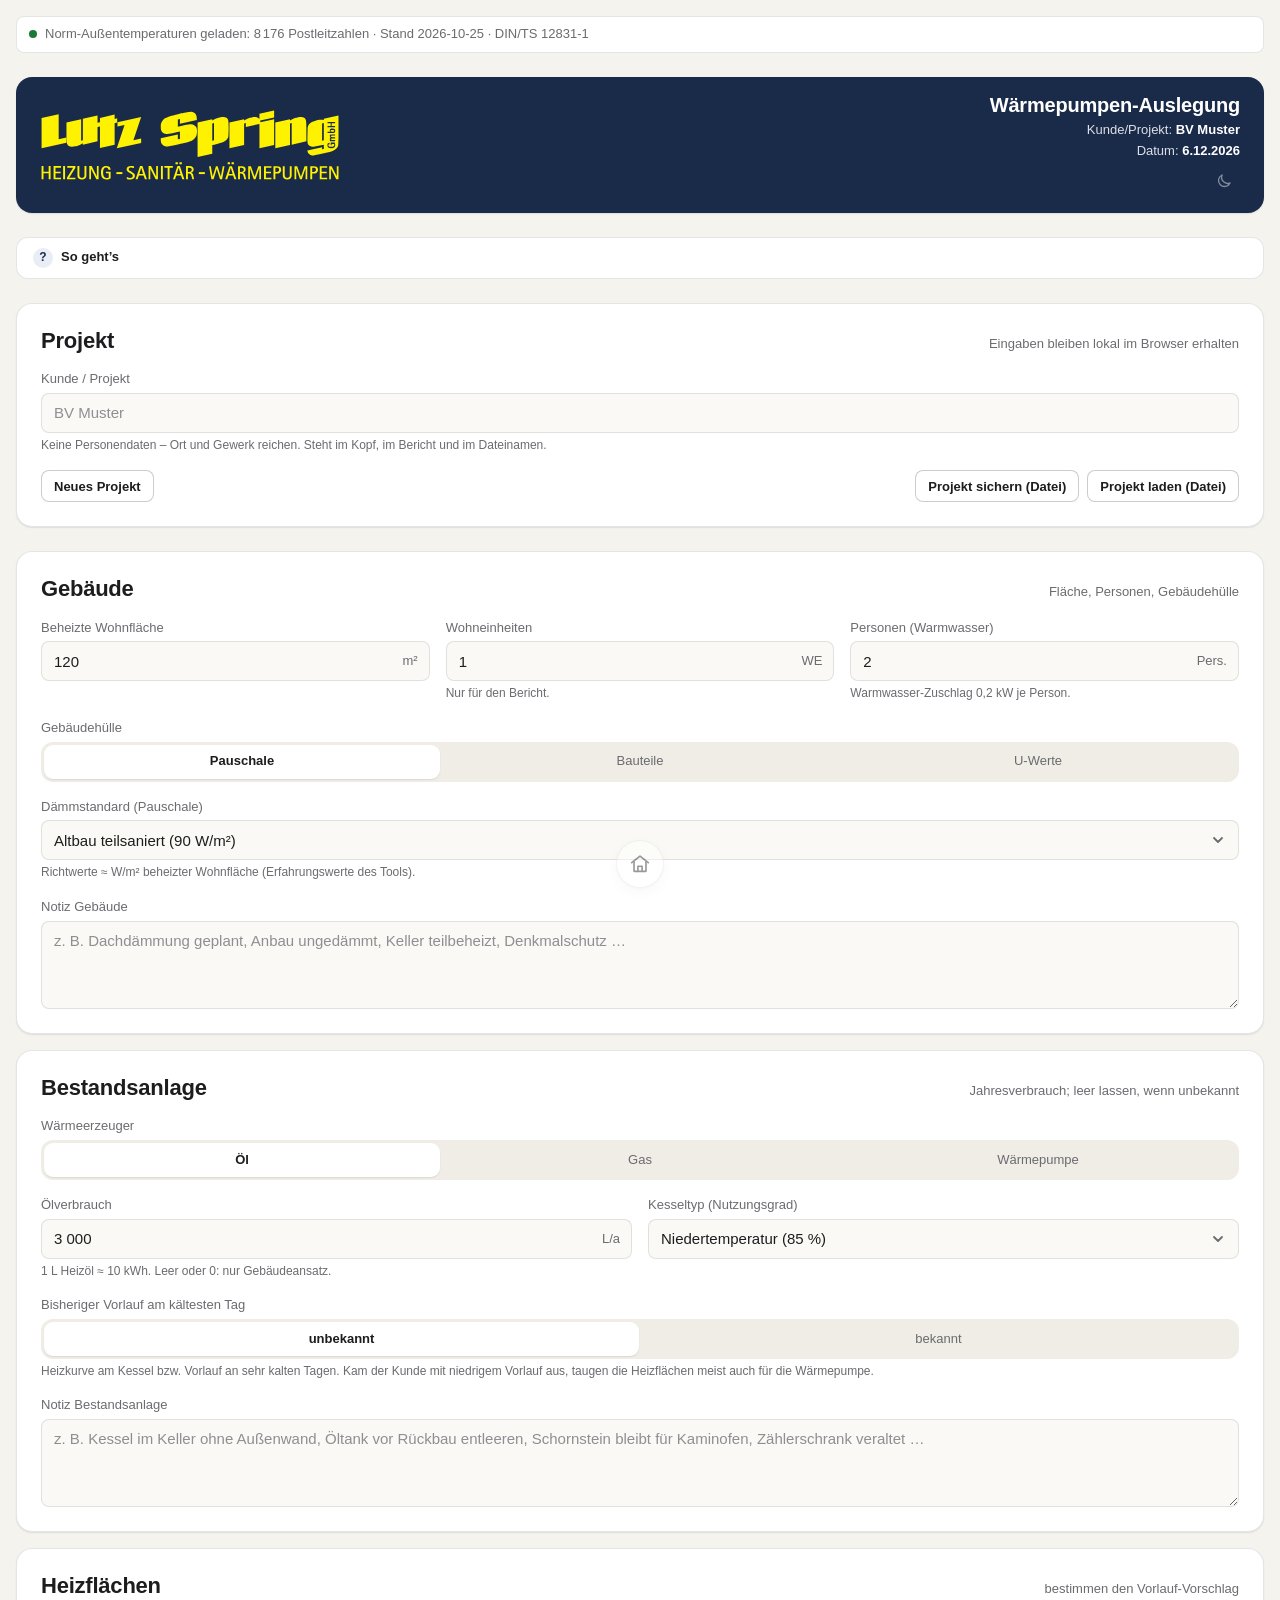
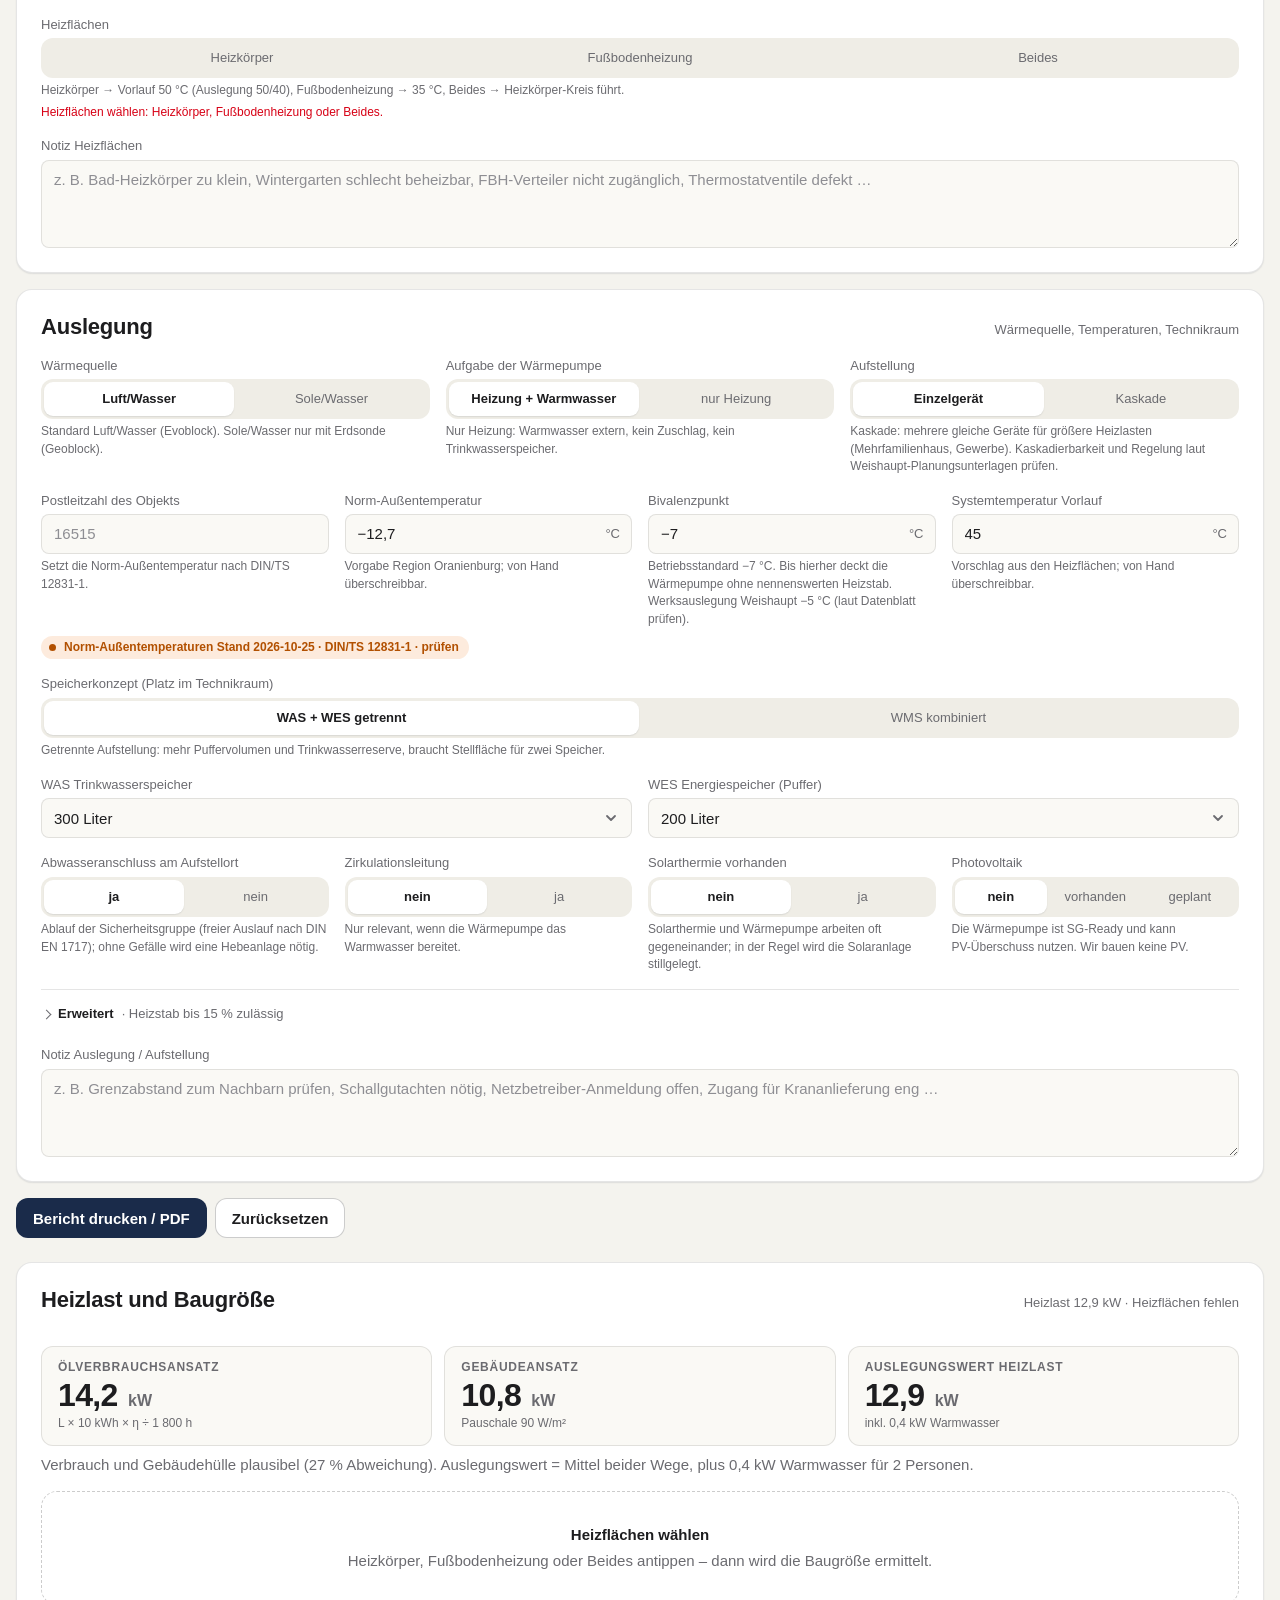
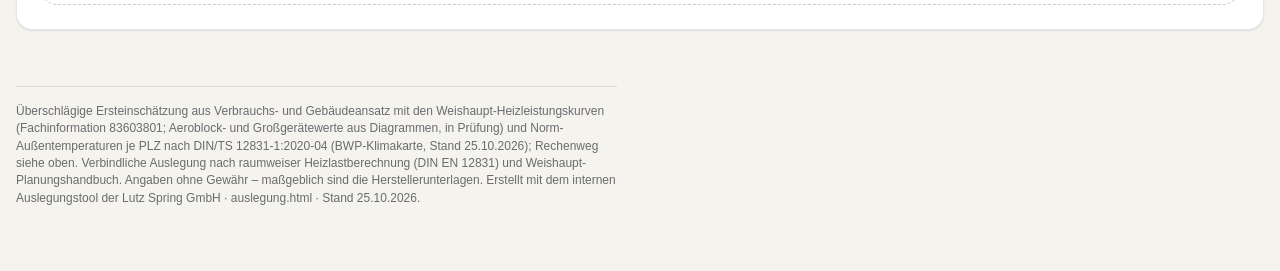
==== commit 22dcf923: "foerderung: Umbau Schritt 1–2 · Altfassung nach alt/, Feldliste, Referenzfälle F1–F6 angelegt ausleg" ====
--- a/auslegung.html
+++ b/auslegung.html
@@ -1331,8 +1331,8 @@
     </details>
   </section>
 
-  <!-- 7 · Bericht (Druck): kompakt; kurze Karten, damit der Druck zwischen den Karten umbricht (design.css: Karten brechen nicht) -->
-  <section class="ls-card ls-card--tight ls-report" id="bericht" aria-labelledby="h-bericht">
+  <!-- 7 · Bericht: nur im Druck (ls-print-only), am Bildschirm zeigt die Ergebniskarte alles; kurze Karten, damit der Druck zwischen den Karten umbricht (design.css: Karten brechen nicht) -->
+  <section class="ls-card ls-card--tight ls-report ls-print-only" id="bericht" aria-labelledby="h-bericht">
     <div class="ls-card__head"><h2 id="h-bericht">Zusammenfassung Wärmepumpen-Ersteinschätzung</h2><span class="ls-card__sub">Grundlage des Angebots</span></div>
     <div class="ls-report__meta ls-mt-2">
       <div><span>Kunde / Projekt</span><b id="berichtProjekt">BV Muster</b></div>
@@ -1352,7 +1352,7 @@
       </div>
     </div>
   </section>
-  <section class="ls-card ls-card--navy ls-card--tight" id="berichtErgebnisKarte" aria-labelledby="h-bericht-ergebnis">
+  <section class="ls-card ls-card--navy ls-card--tight ls-print-only" id="berichtErgebnisKarte" aria-labelledby="h-bericht-ergebnis">
     <div class="ls-card__head"><h3 id="h-bericht-ergebnis">Ergebnis</h3><span class="ls-badge ls-badge--yellow" id="berichtBadge">Vorschlag</span></div>
     <p class="ls-muted" id="berichtGeraetMeta">–</p>
     <div class="ls-kpis ls-mt-2" id="berichtKpis"></div>
@@ -1362,7 +1362,7 @@
     <div class="ls-card__head"><h3 id="h-bericht-zusatz">Objektabhängige Zusatzpositionen</h3><span class="ls-card__sub">nicht im Standardumfang</span></div>
     <div class="ls-list" id="berichtKomponenten"></div>
   </section>
-  <section class="ls-card ls-card--tight" aria-labelledby="h-bericht-rechenweg">
+  <section class="ls-card ls-card--tight ls-print-only" aria-labelledby="h-bericht-rechenweg">
     <div class="ls-card__head"><h3 id="h-bericht-rechenweg">Rechenweg</h3><span class="ls-card__sub">Formel, Eingangswerte, Zwischenergebnisse</span></div>
     <div class="ls-table-wrap ls-mt-2"><table class="ls-table ls-table--compact"><tbody id="berichtRechenweg"></tbody></table></div>
     <div id="berichtNotizen" class="ls-stack ls-mt-4"></div>
@@ -2080,7 +2080,7 @@
   ['kpiVerbrauch','kpiGebaeude','kpiHeizlast'].forEach(function(id){ $(id).textContent = '–'; });
   $('plausi').textContent = ''; $('leerzustand').hidden = true; $('empfehlungBlock').hidden = true; $('zusatzCard').hidden = true; $('hinweiseVorab').innerHTML = '';
   $('ergebnisSub').textContent = text; $('rechenweg').innerHTML = ''; $('berichtRechenweg').innerHTML = '';
-  tbl('berichtHeizlast', [['Hinweis', text]]); $('berichtKpis').innerHTML = ''; $('h-bericht-ergebnis').textContent = text; $('berichtKomponentenBlock').hidden = true;
+  tbl('berichtHeizlast', [['Hinweis', text]]); $('berichtKpis').innerHTML = ''; $('h-bericht-ergebnis').textContent = text; $('berichtKomponentenBlock').hidden = true; $('berichtKomponentenBlock').classList.remove('ls-print-only');
 }
 
 /* ---------- Bericht (Druck): kompakt ---------- */
@@ -2126,7 +2126,7 @@
   var k = $('berichtKpis');
   if(!e.gewaehlt){
     $('h-bericht-ergebnis').textContent = 'Keine Baugröße ermittelt'; $('berichtBadge').textContent = 'offen'; $('berichtGeraetMeta').textContent = 'Heizflächen nicht gewählt.';
-    k.innerHTML = ''; $('berichtStatus').className = 'ls-badge'; $('berichtStatus').textContent = '–'; $('berichtBewertung').textContent = ''; $('berichtKomponentenBlock').hidden = true;
+    k.innerHTML = ''; $('berichtStatus').className = 'ls-badge'; $('berichtStatus').textContent = '–'; $('berichtBewertung').textContent = ''; $('berichtKomponentenBlock').hidden = true; $('berichtKomponentenBlock').classList.remove('ls-print-only');
   } else {
     $('h-bericht-ergebnis').textContent = e.geraetText + (e.ausweich ? ' (Ausweichlösung, Standard '+geraeteBez(e.evoWahl)+')' : '');
     $('berichtBadge').textContent = e.ausweich ? 'Ausweichlösung' : 'Vorschlag';
@@ -2143,7 +2143,7 @@
     if(e.taktRisiko) bew += ' Taktungsrisiko: Last am Bivalenzpunkt nahe der unteren Modulationsgrenze; ausreichendes Anlagenvolumen bzw. Pufferspeicher vorsehen.';
     if(e.altVlInfo) bew += ' Heizflächen: '+e.altVlInfo.kurz+' (Altanlage lief mit '+grad(e.altVlInfo.altVl)+').';
     $('berichtBewertung').textContent = bew;
-    $('berichtKomponentenBlock').hidden = !e.komponenten.length;
+    $('berichtKomponentenBlock').hidden = !e.komponenten.length; $('berichtKomponentenBlock').classList.toggle('ls-print-only', e.komponenten.length > 0);
     $('berichtKomponenten').innerHTML = komponentenHtml(e.komponenten, false);
   }
   var n = [['Gebäude','notizGebaeude'],['Bestandsanlage','notizBestand'],['Heizflächen','notizHeizflaechen'],['Auslegung / Aufstellung','notizAuslegung']]
